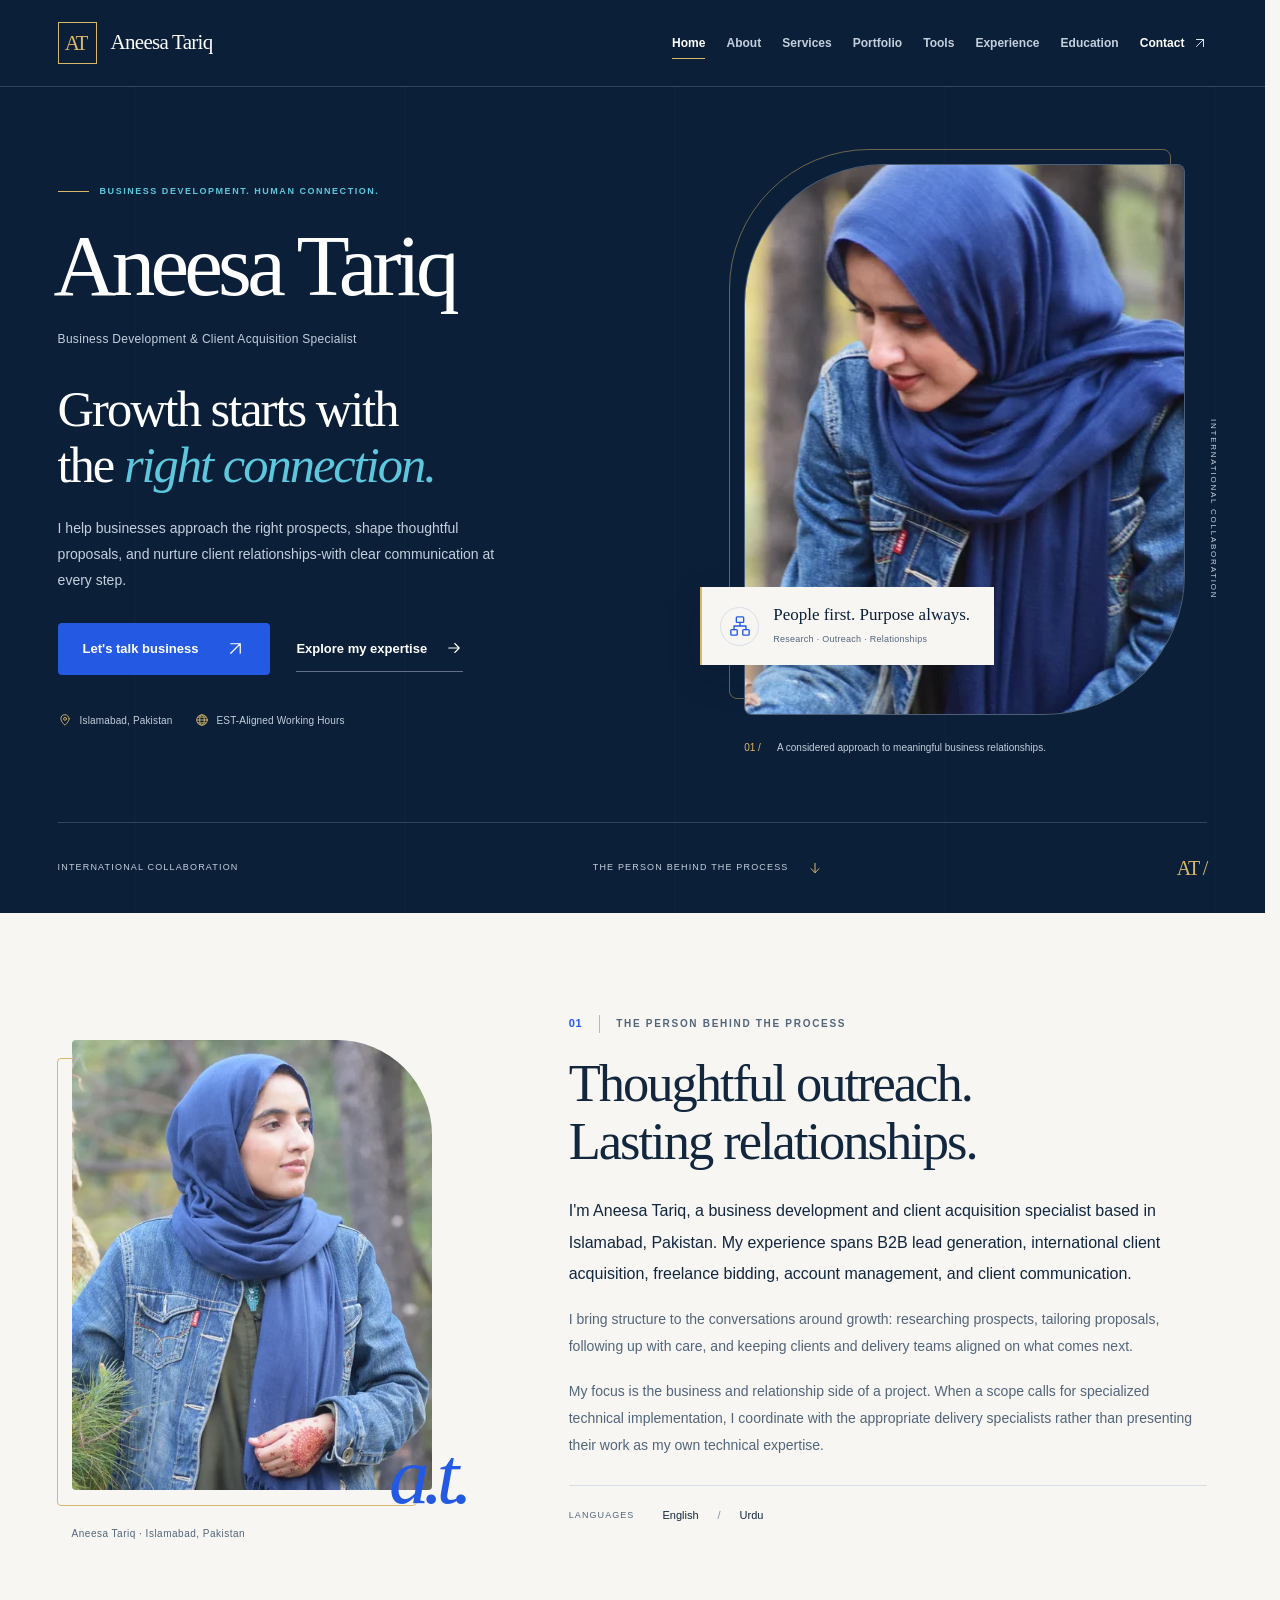
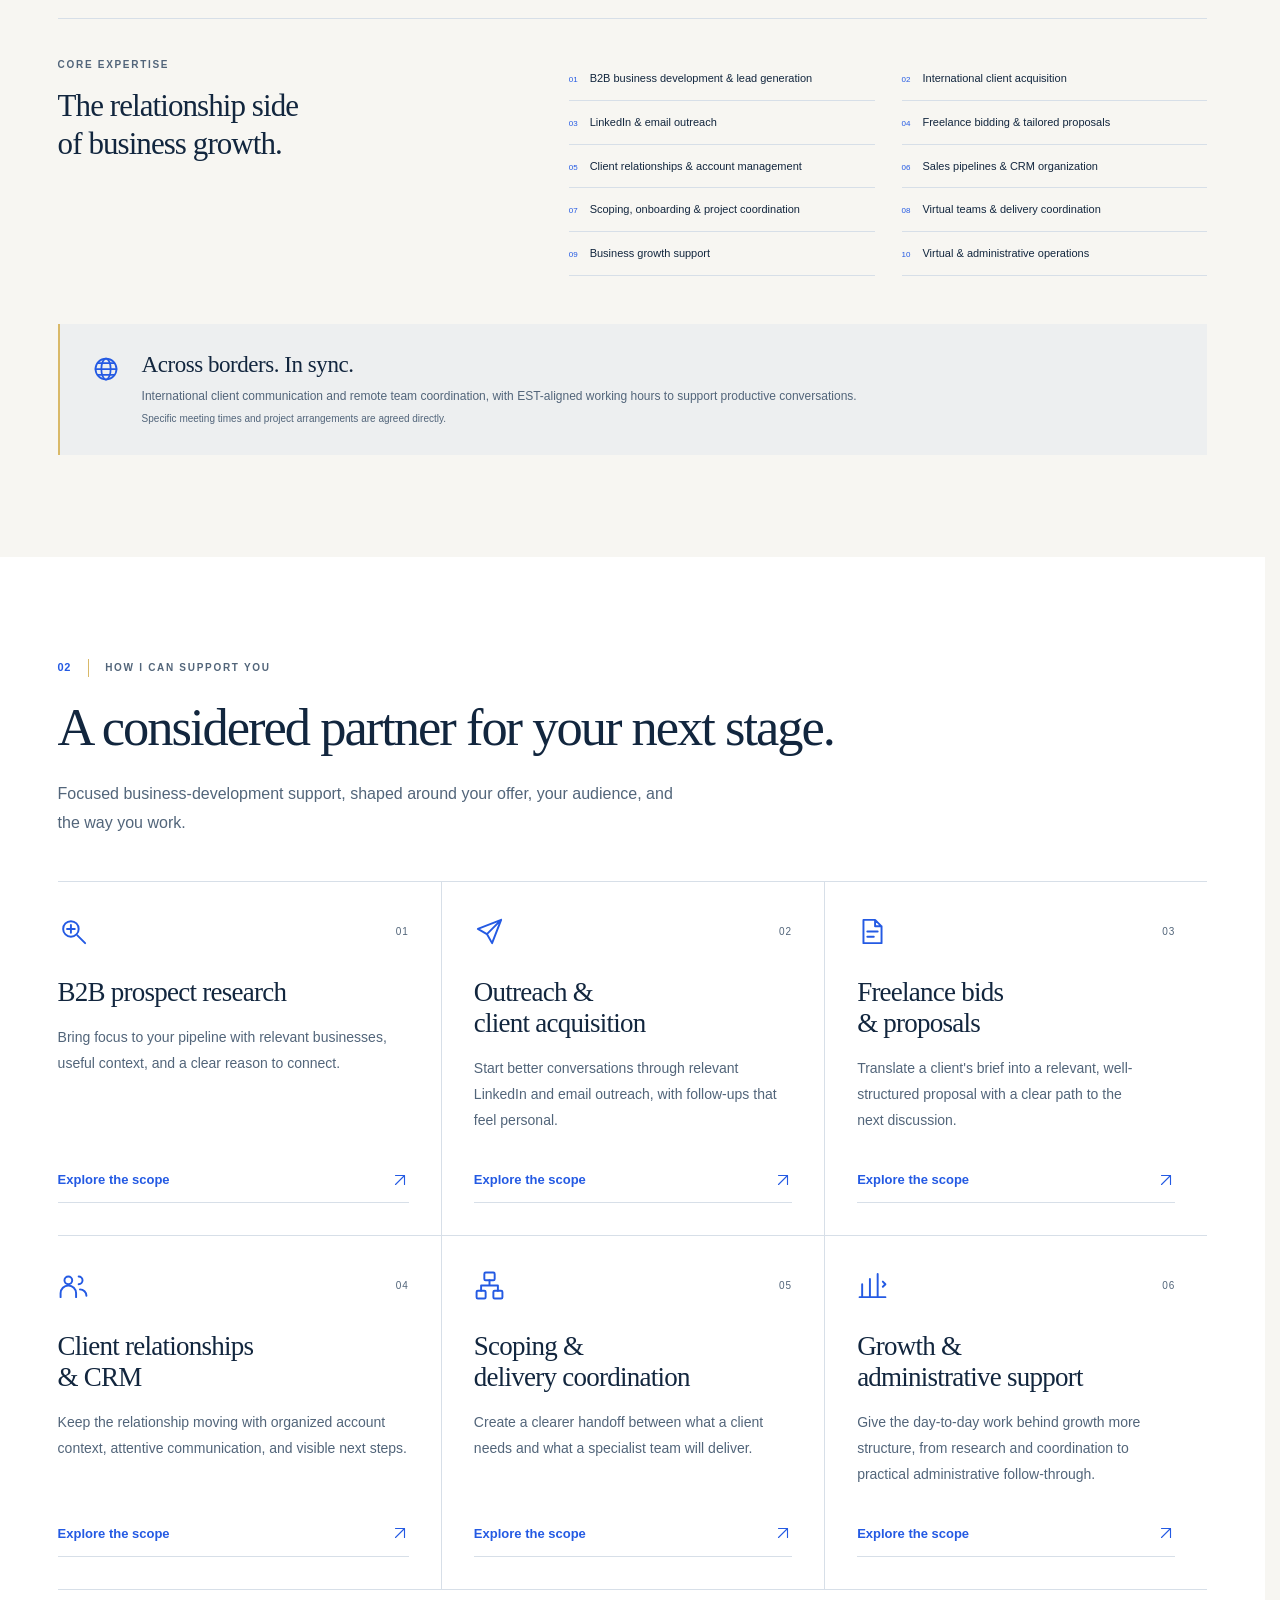
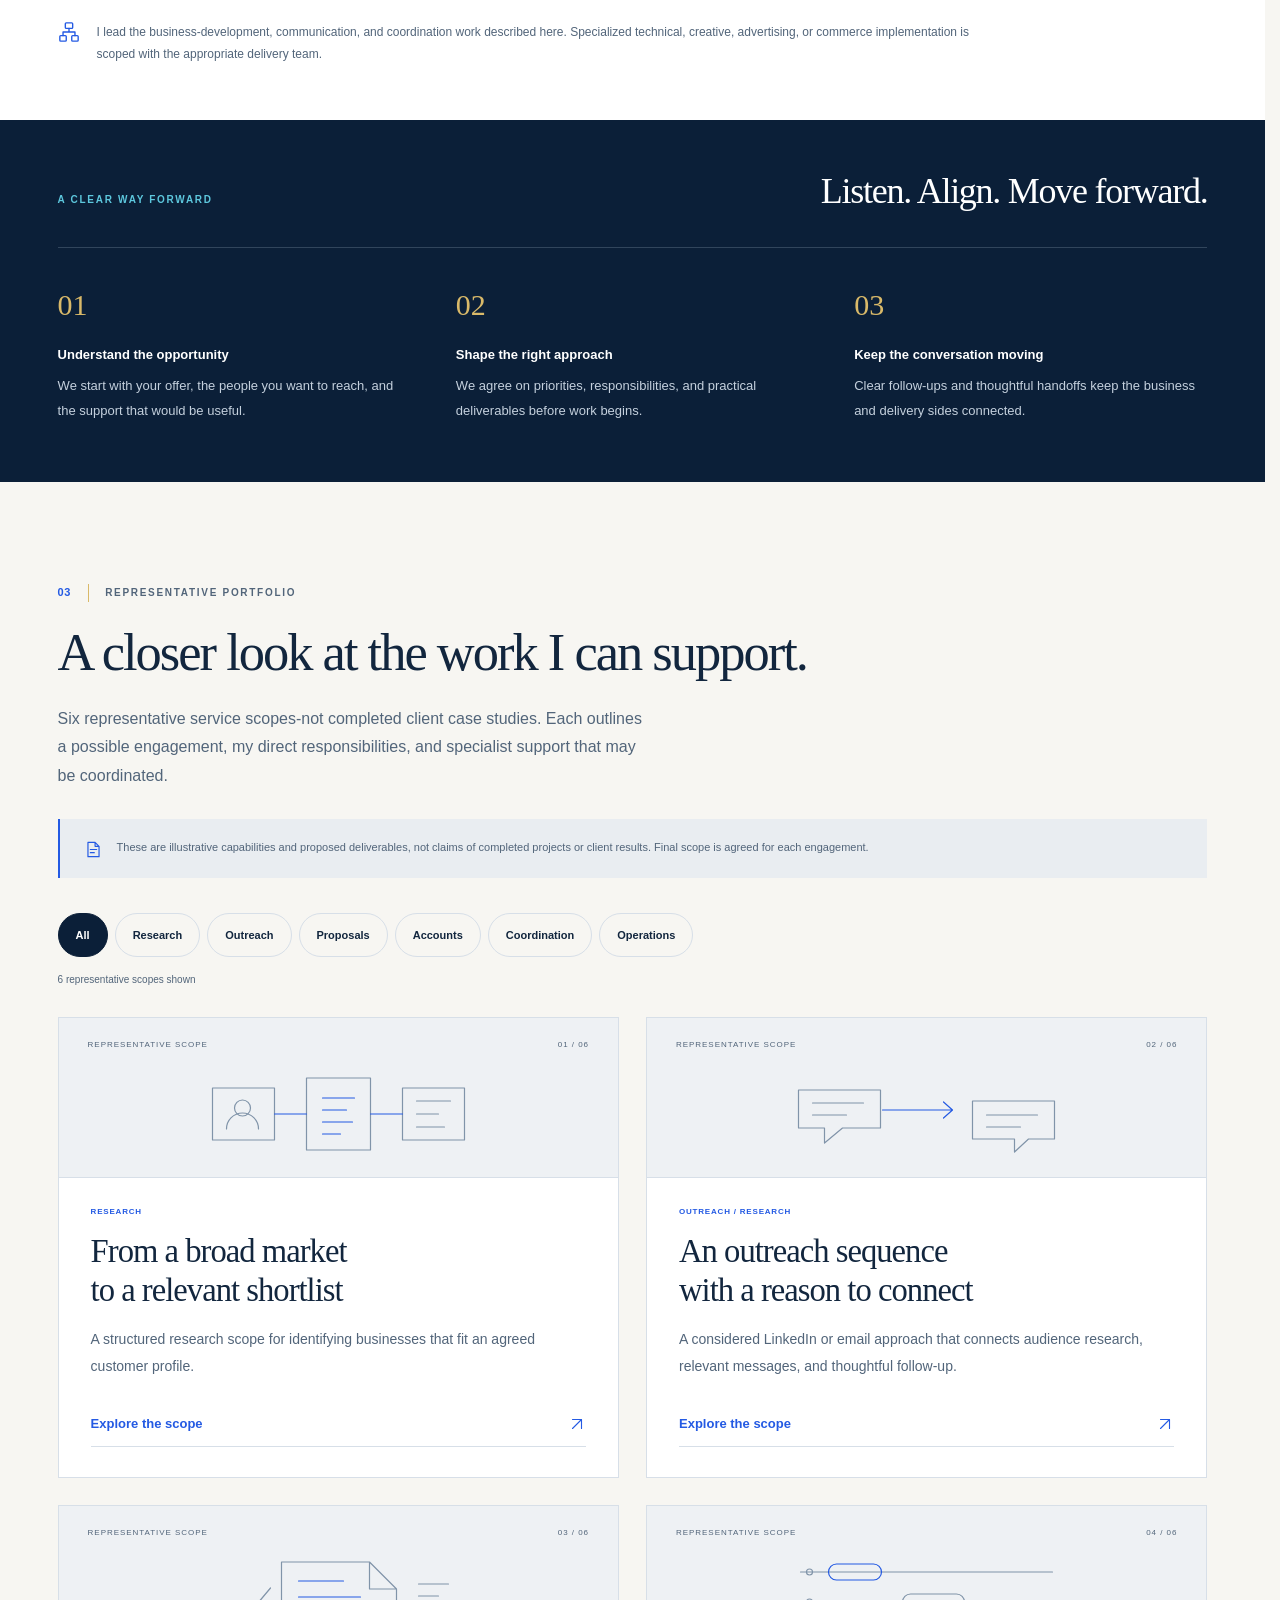
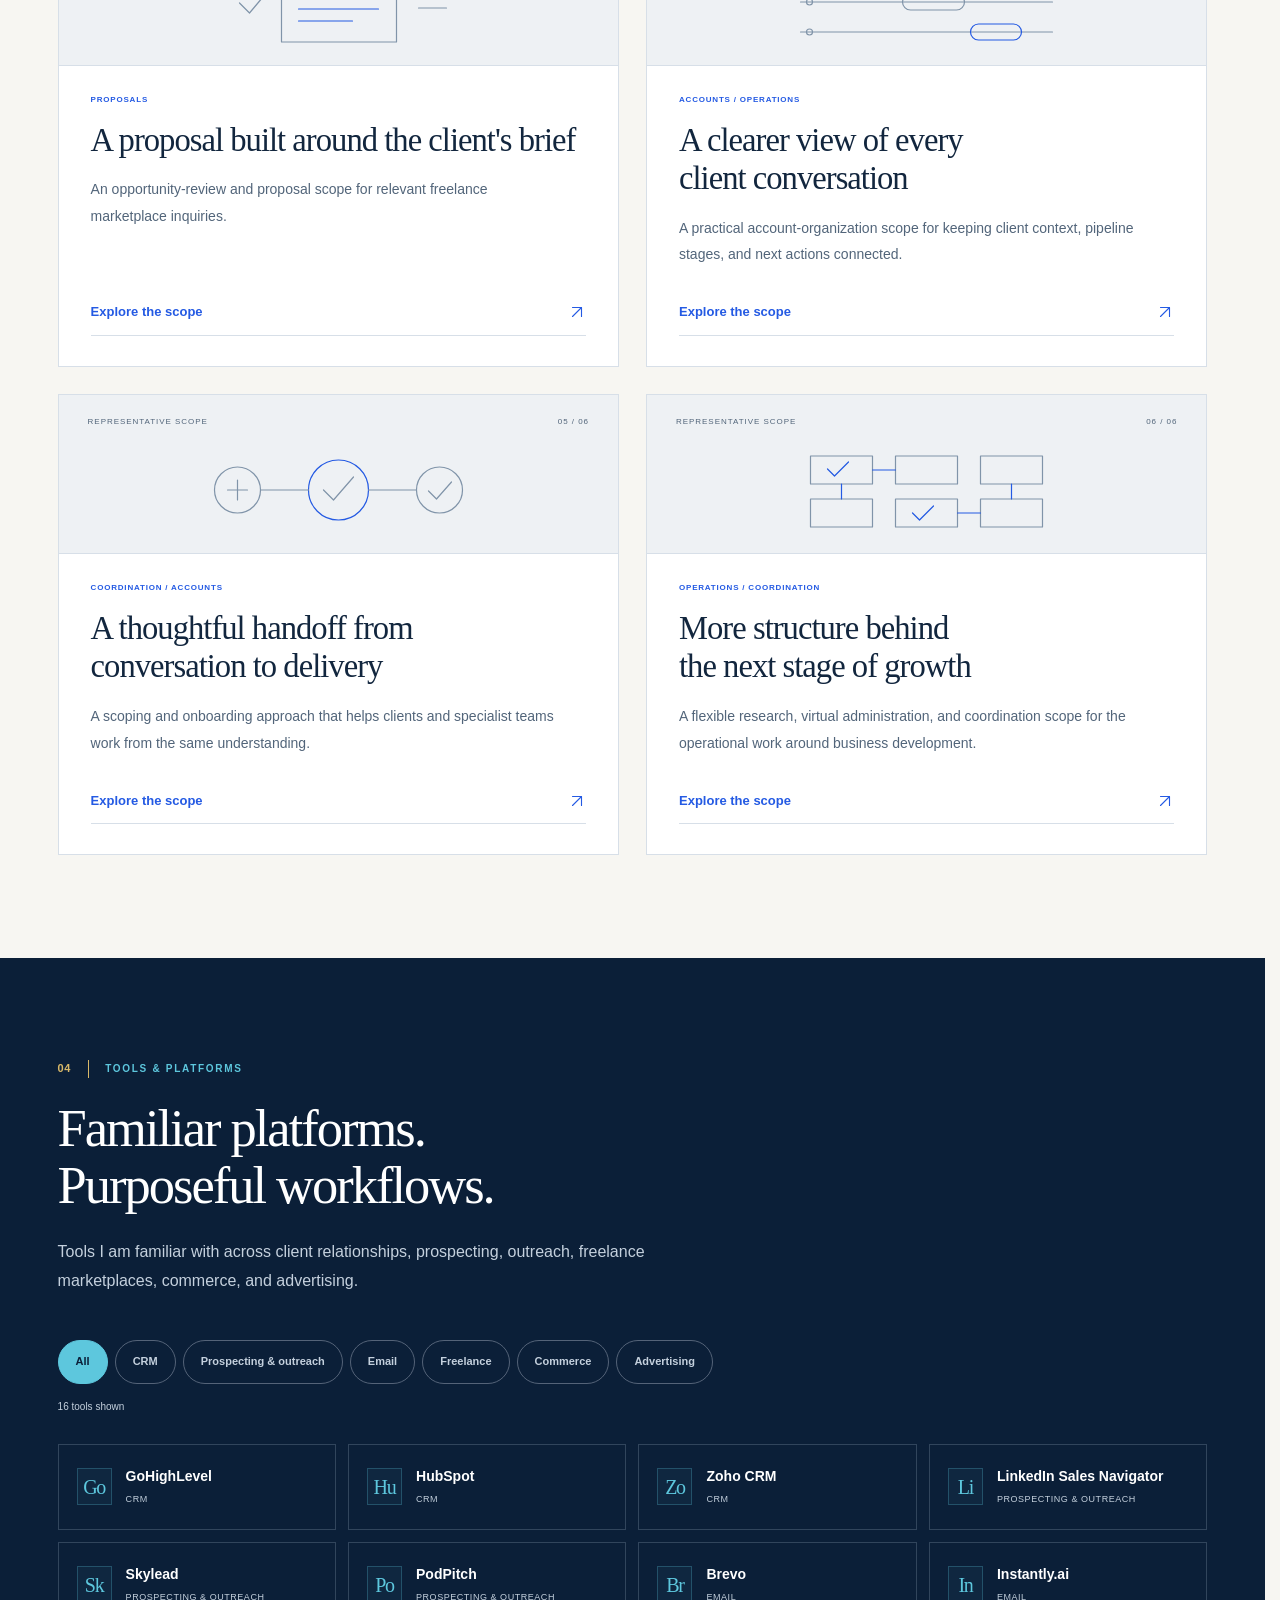
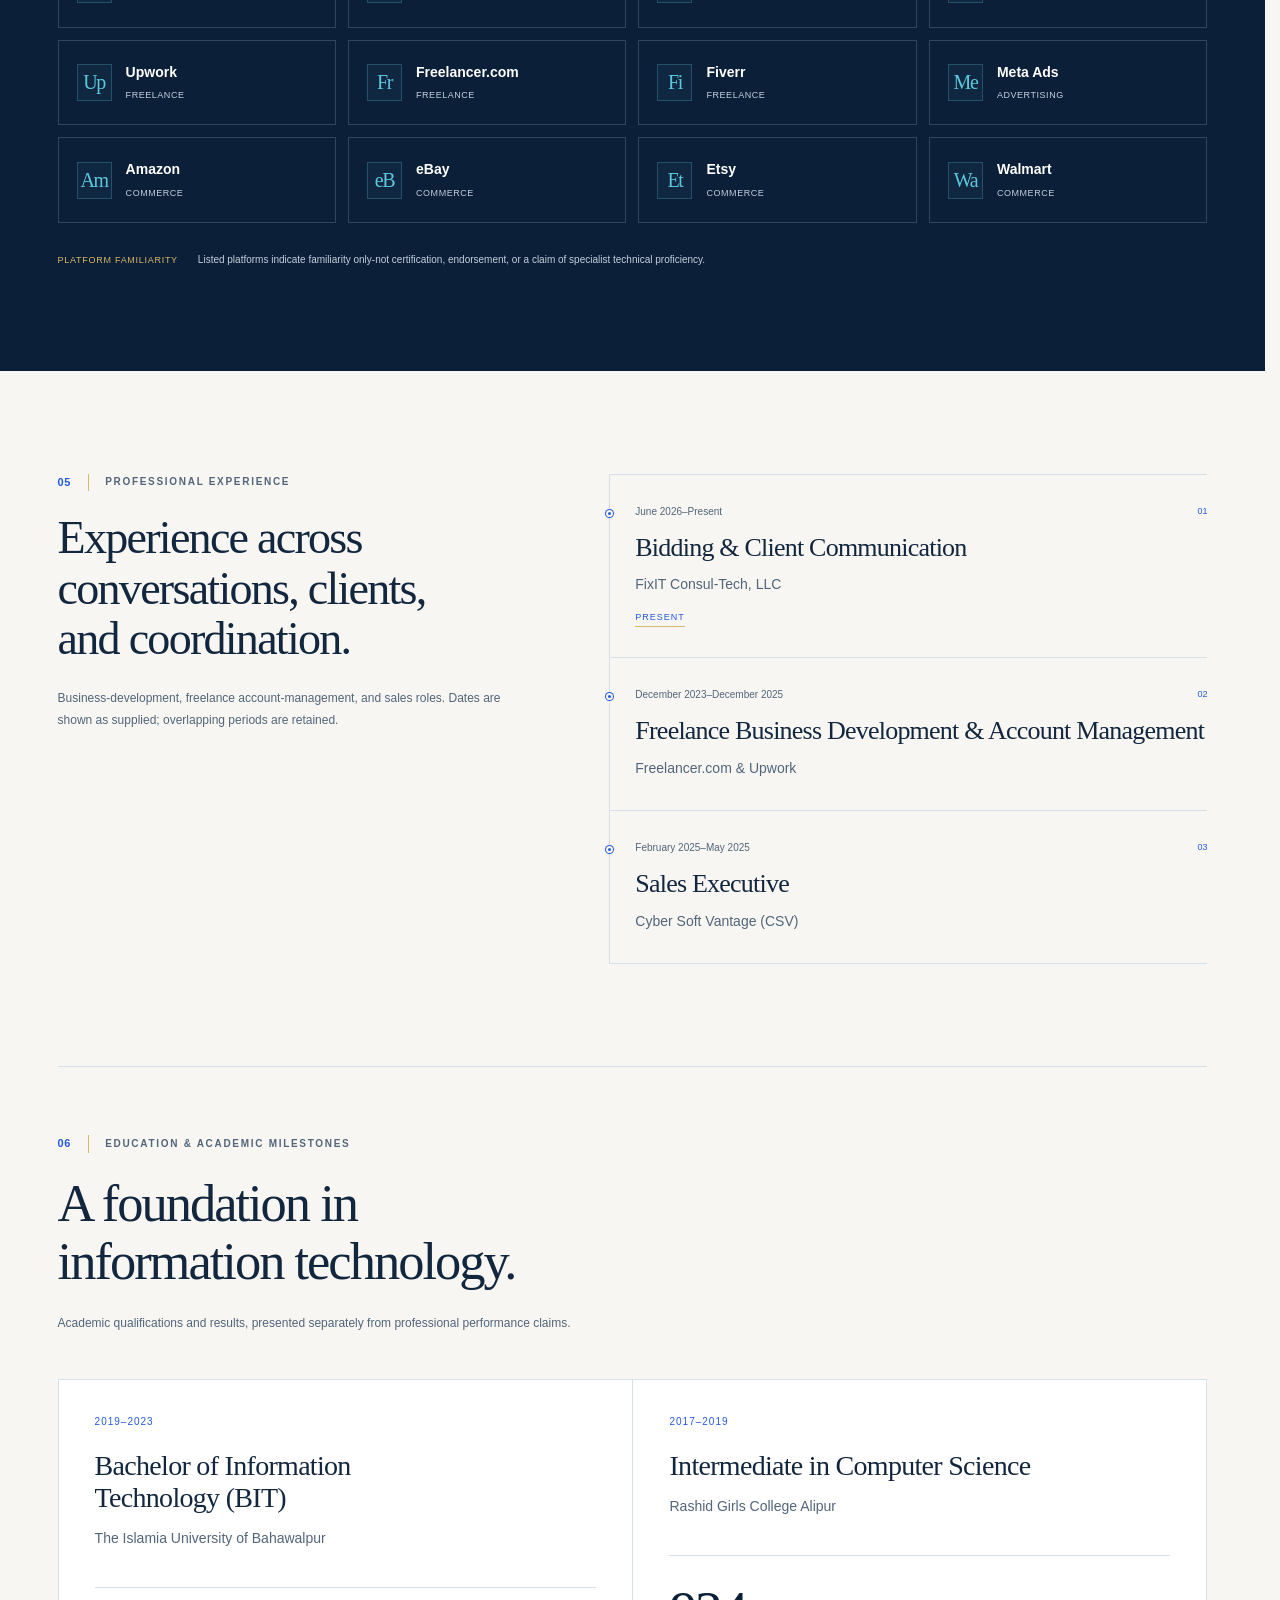
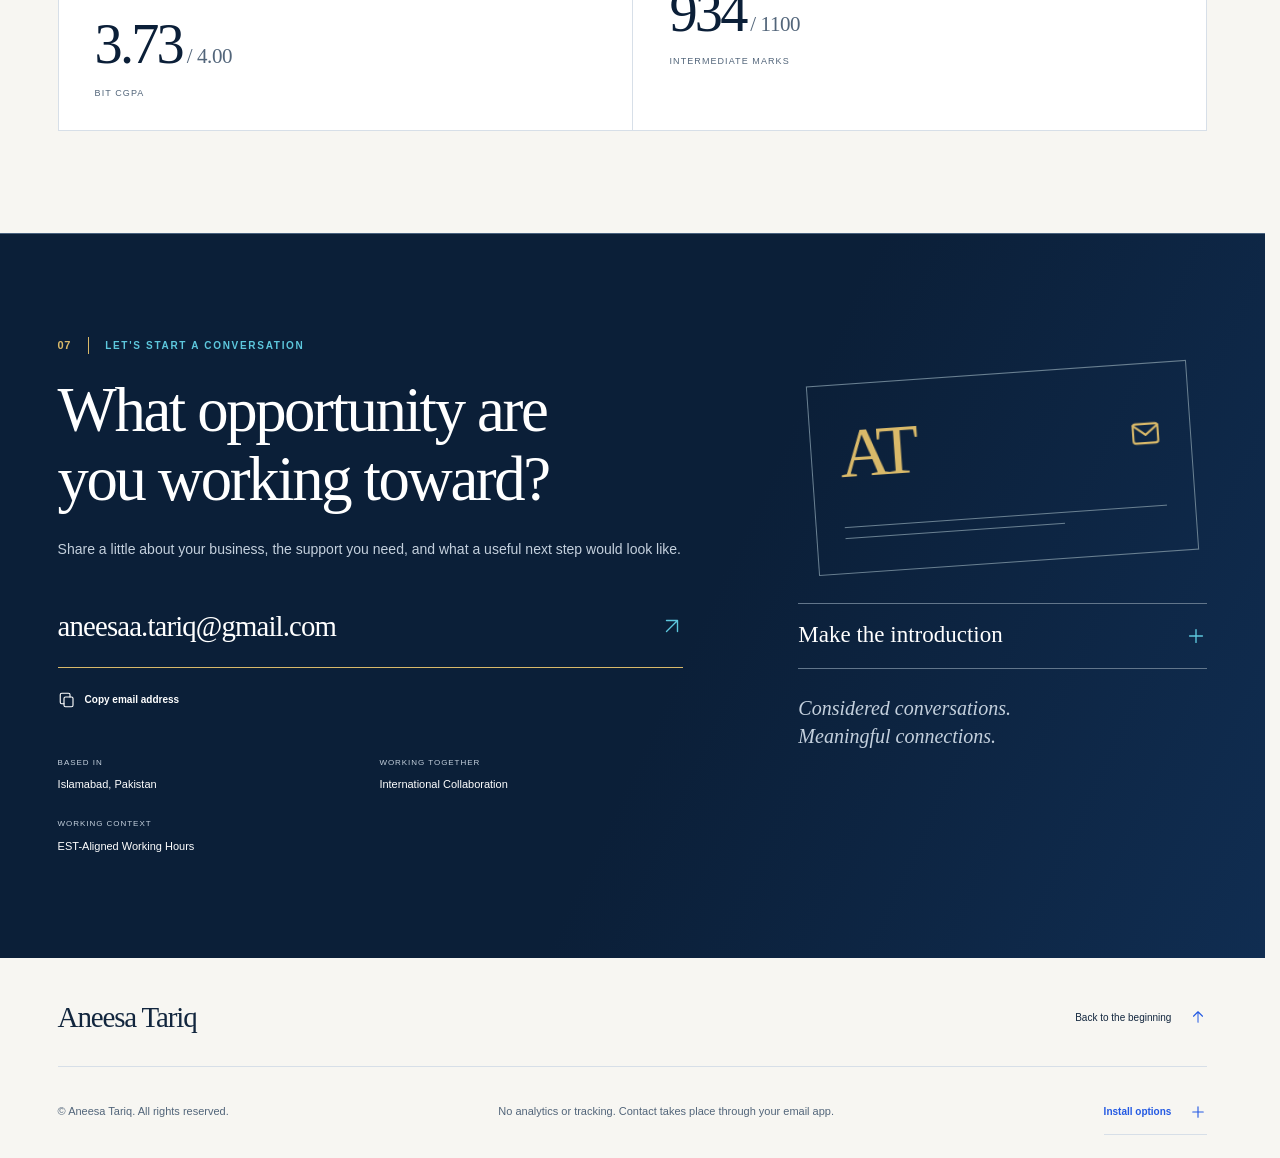
==== index.html @ 283d2191 "Initial commit" ====
<!doctype html>
<html lang="en">
    <head>
        <meta charset="utf-8" />
        <meta name="viewport" content="width=device-width, initial-scale=1" />
        <title>Aneesa Tariq | Business Development &amp; Client Acquisition Specialist</title>
        <meta name="description" content="Aneesa Tariq is a business development and client acquisition specialist in Islamabad, Pakistan, focused on B2B lead generation, tailored outreach, proposals, and client coordination." />
        <meta name="theme-color" content="#0B1F38" />
        <meta name="portfolio-release" content="1.0.0" />
        <meta name="portfolio-release-token" content="c2e0064419c510a33179a1463e6e7e910387ff51bf5ef754ffe822ea1f9138ef" />
        <meta name="color-scheme" content="light" />
        <link rel="canonical" href="https://aneesatariq.github.io/" />
        <meta property="og:type" content="website" />
        <meta property="og:site_name" content="Aneesa Tariq" />
        <meta property="og:title" content="Aneesa Tariq | Business Development &amp; Client Acquisition Specialist" />
        <meta property="og:description" content="Aneesa Tariq is a business development and client acquisition specialist in Islamabad, Pakistan, focused on B2B lead generation, tailored outreach, proposals, and client coordination." />
        <meta property="og:url" content="https://aneesatariq.github.io/" />
        <meta property="og:locale" content="en_US" />
        <meta property="og:image" content="https://aneesatariq.github.io/assets/image/covers/og-image.jpg" />
        <meta property="og:image:width" content="1200" />
        <meta property="og:image:height" content="630" />
        <meta property="og:image:type" content="image/jpeg" />
        <meta property="og:image:alt" content="Aneesa Tariq - Business Development &amp; Client Acquisition Specialist. International B2B Collaboration." />
        <meta name="twitter:card" content="summary_large_image" />
        <meta name="twitter:title" content="Aneesa Tariq | Business Development &amp; Client Acquisition Specialist" />
        <meta name="twitter:description" content="Aneesa Tariq is a business development and client acquisition specialist in Islamabad, Pakistan, focused on B2B lead generation, tailored outreach, proposals, and client coordination." />
        <meta name="twitter:image" content="https://aneesatariq.github.io/assets/image/covers/og-image.jpg" />
        <meta name="twitter:image:alt" content="Aneesa Tariq - Business Development &amp; Client Acquisition Specialist. International B2B Collaboration." />
        <link rel="icon" href="./assets/image/icons/favicon.svg" type="image/svg+xml" sizes="any" />
        <link rel="apple-touch-icon" href="./assets/image/icons/apple-touch-icon.png" sizes="180x180" />
        <link rel="manifest" href="./manifest.json" />
        <style id="site-design-tokens">
            :root {
                --navy: #0b1f38;
                --blue: #245ae3;
                --cyan: #5dc7dd;
                --white: #ffffff;
                --paper: #f7f6f2;
                --gold: #d9b969;
                --ink: #12263e;
                --muted: #52657a;
                --line: #d7dfe8;
                --font-display: Georgia, "Times New Roman", serif;
                --font-body: "Segoe UI", "Helvetica Neue", sans-serif;
            }
        </style>
        <link rel="stylesheet" href="./assets/css/site.css" />
        <script type="application/ld+json">
            {
                "@context": "https://schema.org",
                "@graph": [
                    {
                        "@type": "Person",
                        "@id": "https://aneesatariq.github.io/#person",
                        "name": "Aneesa Tariq",
                        "jobTitle": "Business Development \u0026 Client Acquisition Specialist",
                        "description": "Business development with a personal, considered approach: relevant prospects, tailored proposals, clear client communication, and thoughtful coordination from first conversation to delivery handoff.",
                        "url": "https://aneesatariq.github.io/",
                        "image": "https://aneesatariq.github.io/assets/image/covers/hero-800.jpg",
                        "email": "aneesaa.tariq@gmail.com",
                        "address": {
                            "@type": "PostalAddress",
                            "addressLocality": "Islamabad",
                            "addressCountry": "Pakistan"
                        },
                        "knowsLanguage": ["English", "Urdu"]
                    },
                    {
                        "@type": "WebSite",
                        "@id": "https://aneesatariq.github.io/#website",
                        "url": "https://aneesatariq.github.io/",
                        "name": "Aneesa Tariq",
                        "description": "Aneesa Tariq is a business development and client acquisition specialist in Islamabad, Pakistan, focused on B2B lead generation, tailored outreach, proposals, and client coordination.",
                        "inLanguage": "en",
                        "publisher": {
                            "@id": "https://aneesatariq.github.io/#person"
                        }
                    }
                ]
            }
        </script>
    </head>
    <body>
        <a class="skip-link" href="#main-content">Skip to main content</a>
        <header class="site-header" id="site-header">
            <div class="header-inner container">
                <a class="brand" href="#home" aria-label="AT Aneesa Tariq - Home">
                    <span class="brand-mark" aria-hidden="true">AT</span>
                    <span class="brand-name">Aneesa Tariq</span>
                </a>
                <button class="menu-toggle" type="button" aria-controls="primary-nav" aria-expanded="false" data-open-label="Open navigation" data-close-label="Close navigation" aria-label="Open navigation" hidden>
                    <span></span><span></span><span class="sr-only">Open navigation</span>
                </button>
                <nav class="primary-nav" id="primary-nav" aria-label="Main navigation">
                    <a href="#home" aria-current="location">Home</a><a href="#about">About</a>
                    <a href="#services">Services</a><a href="#portfolio">Portfolio</a><a href="#tools">Tools</a>
                    <a href="#experience">Experience</a><a href="#education">Education</a>
                    <a href="#contact">Contact<svg class="icon" viewBox="0 0 24 24" fill="none" stroke="currentColor" stroke-width="1.5" stroke-linecap="round" stroke-linejoin="round" aria-hidden="true" focusable="false">
                            <path d="M6 18 18 6M6 6h12v12" /></svg></a>
                </nav>
            </div>
        </header>
        <main id="main-content" tabindex="-1">
            <section class="hero dark-section" id="home" aria-labelledby="home-title" tabindex="-1">
                <div class="container hero-grid">
                    <div class="hero-copy">
                        <p class="eyebrow hero-eyebrow">
                            <span class="fine-line" aria-hidden="true"></span>Business development. Human connection.
                        </p>
                        <h1 id="home-title">Aneesa Tariq</h1>
                        <p class="hero-role">Business Development &amp; Client Acquisition Specialist</p>
                        <h2 class="hero-statement">Growth starts with the <em>right connection.</em></h2>
                        <p class="hero-description">
                            I help businesses approach the right prospects, shape thoughtful proposals, and nurture
                            client relationships-with clear communication at every step.
                        </p>
                        <div class="hero-actions">
                            <a class="button button-blue" href="#contact"
                                >Let&#39;s talk business<svg
                                    class="icon"
                                    viewBox="0 0 24 24"
                                    fill="none"
                                    stroke="currentColor"
                                    stroke-width="1.5"
                                    stroke-linecap="round"
                                    stroke-linejoin="round"
                                    aria-hidden="true"
                                    focusable="false"
                                >
                                    <path d="M6 18 18 6M6 6h12v12" /></svg></a
                            ><a class="text-action light-action" href="#services"
                                >Explore my expertise<svg
                                    class="icon"
                                    viewBox="0 0 24 24"
                                    fill="none"
                                    stroke="currentColor"
                                    stroke-width="1.5"
                                    stroke-linecap="round"
                                    stroke-linejoin="round"
                                    aria-hidden="true"
                                    focusable="false"
                                >
                                    <path d="M5 12h14M13 6l6 6-6 6" /></svg
                            ></a>
                        </div>
                        <div class="hero-context">
                            <span
                                ><svg
                                    class="icon"
                                    viewBox="0 0 24 24"
                                    fill="none"
                                    stroke="currentColor"
                                    stroke-width="1.5"
                                    stroke-linecap="round"
                                    stroke-linejoin="round"
                                    aria-hidden="true"
                                    focusable="false"
                                >
                                    <path d="M19 10c0 5-7 11-7 11S5 15 5 10a7 7 0 0 1 14 0Z" />
                                    <circle cx="12" cy="10" r="2.5" /></svg
                                >Islamabad, Pakistan</span
                            ><span
                                ><svg
                                    class="icon"
                                    viewBox="0 0 24 24"
                                    fill="none"
                                    stroke="currentColor"
                                    stroke-width="1.5"
                                    stroke-linecap="round"
                                    stroke-linejoin="round"
                                    aria-hidden="true"
                                    focusable="false"
                                >
                                    <circle cx="12" cy="12" r="9" />
                                    <ellipse cx="12" cy="12" rx="4" ry="9" />
                                    <path d="M3 12h18M5 7h14M5 17h14" /></svg
                                >EST-Aligned Working Hours</span
                            >
                        </div>
                    </div>
                    <figure class="hero-portrait">
                        <div class="portrait-frame">
                            <picture
                                ><source
                                    type="image/webp"
                                    srcset="
                                        ./assets/image/covers/hero-480.webp   480w,
                                        ./assets/image/covers/hero-800.webp   800w,
                                        ./assets/image/covers/hero-1200.webp 1200w
                                    "
                                    sizes="(min-width: 1280px) 460px, (min-width: 900px) 38vw, (min-width: 600px) 65vw, 88vw" />
                                <img
                                    src="./assets/image/covers/hero-800.jpg"
                                    srcset="
                                        ./assets/image/covers/hero-480.jpg   480w,
                                        ./assets/image/covers/hero-800.jpg   800w,
                                        ./assets/image/covers/hero-1200.jpg 1200w
                                    "
                                    sizes="(min-width: 1280px) 460px, (min-width: 900px) 38vw, (min-width: 600px) 65vw, 88vw"
                                    width="800"
                                    height="1000"
                                    alt="Aneesa Tariq in a blue headscarf and denim jacket, looking down outdoors."
                                    loading="eager"
                                    fetchpriority="high"
                                    decoding="async"
                                    style="object-position: 50% 50%"
                            /></picture>
                        </div>
                        <div class="portrait-tag">
                            <span class="tag-symbol" aria-hidden="true"
                                ><svg
                                    class="icon"
                                    viewBox="0 0 24 24"
                                    fill="none"
                                    stroke="currentColor"
                                    stroke-width="1.5"
                                    stroke-linecap="round"
                                    stroke-linejoin="round"
                                    aria-hidden="true"
                                    focusable="false"
                                >
                                    <rect x="8" y="2" width="8" height="6" rx="1" />
                                    <rect x="2" y="16" width="7" height="6" rx="1" />
                                    <rect x="15" y="16" width="7" height="6" rx="1" />
                                    <path d="M12 8v4M5.5 16v-4h13v4" /></svg
                            ></span>
                            <div>
                                <strong>People first. Purpose always.</strong
                                ><span>Research · Outreach · Relationships</span>
                            </div>
                        </div>
                        <figcaption>
                            <span aria-hidden="true">01 /</span>A considered approach to meaningful business
                            relationships.
                        </figcaption>
                        <span class="portrait-side-note" aria-hidden="true">International Collaboration</span>
                    </figure>
                </div>
                <div class="hero-bottom container">
                    <span>International Collaboration</span
                    ><a href="#about"
                        >The person behind the process<svg
                            class="icon"
                            viewBox="0 0 24 24"
                            fill="none"
                            stroke="currentColor"
                            stroke-width="1.5"
                            stroke-linecap="round"
                            stroke-linejoin="round"
                            aria-hidden="true"
                            focusable="false"
                        >
                            <path d="M5 12h14M13 6l6 6-6 6" /></svg></a
                    ><span class="hero-bottom-mark" aria-hidden="true">AT /</span>
                </div>
            </section>
            <section class="section about-section" id="about" aria-labelledby="about-title" tabindex="-1">
                <div class="container">
                    <div class="about-grid">
                        <figure class="about-portrait" data-reveal>
                            <div class="about-photo">
                                <picture
                                    ><source
                                        type="image/webp"
                                        srcset="
                                            ./assets/image/covers/about-480.webp   480w,
                                            ./assets/image/covers/about-800.webp   800w,
                                            ./assets/image/covers/about-1200.webp 1200w
                                        "
                                        sizes="(min-width: 1280px) 360px, (min-width: 900px) 31vw, (min-width: 600px) 55vw, 88vw" />
                                    <img
                                        src="./assets/image/covers/about-800.jpg"
                                        srcset="
                                            ./assets/image/covers/about-480.jpg   480w,
                                            ./assets/image/covers/about-800.jpg   800w,
                                            ./assets/image/covers/about-1200.jpg 1200w
                                        "
                                        sizes="(min-width: 1280px) 360px, (min-width: 900px) 31vw, (min-width: 600px) 55vw, 88vw"
                                        width="800"
                                        height="1000"
                                        alt="Aneesa Tariq outdoors in a blue headscarf, with her face and henna-decorated hand visible."
                                        loading="lazy"
                                        decoding="async"
                                        style="object-position: 50% 50%"
                                /></picture>
                            </div>
                            <figcaption>Aneesa Tariq · Islamabad, Pakistan</figcaption>
                            <span class="portrait-monogram" aria-hidden="true">a.t.</span>
                        </figure>
                        <div class="about-copy">
                            <div class="section-heading" data-reveal>
                                <p class="eyebrow">
                                    <span class="section-index" aria-hidden="true">01</span>The person behind the
                                    process
                                </p>
                                <h2 id="about-title">Thoughtful outreach. Lasting relationships.</h2>
                            </div>
                            <p>
                                I&#39;m Aneesa Tariq, a business development and client acquisition specialist based in
                                Islamabad, Pakistan. My experience spans B2B lead generation, international client
                                acquisition, freelance bidding, account management, and client communication.
                            </p>
                            <p>
                                I bring structure to the conversations around growth: researching prospects, tailoring
                                proposals, following up with care, and keeping clients and delivery teams aligned on
                                what comes next.
                            </p>
                            <p>
                                My focus is the business and relationship side of a project. When a scope calls for
                                specialized technical implementation, I coordinate with the appropriate delivery
                                specialists rather than presenting their work as my own technical expertise.
                            </p>
                            <div class="language-line">
                                <span>Languages</span>
                                <ul>
                                    <li>English</li>
                                    <li>Urdu</li>
                                </ul>
                            </div>
                        </div>
                    </div>
                    <div class="expertise-block" data-reveal>
                        <div>
                            <p class="eyebrow">Core expertise</p>
                            <h3>The relationship side of business growth.</h3>
                        </div>
                        <ul class="expertise-list">
                            <li><span aria-hidden="true">01</span>B2B business development &amp; lead generation</li>
                            <li><span aria-hidden="true">02</span>International client acquisition</li>
                            <li><span aria-hidden="true">03</span>LinkedIn &amp; email outreach</li>
                            <li><span aria-hidden="true">04</span>Freelance bidding &amp; tailored proposals</li>
                            <li><span aria-hidden="true">05</span>Client relationships &amp; account management</li>
                            <li><span aria-hidden="true">06</span>Sales pipelines &amp; CRM organization</li>
                            <li><span aria-hidden="true">07</span>Scoping, onboarding &amp; project coordination</li>
                            <li><span aria-hidden="true">08</span>Virtual teams &amp; delivery coordination</li>
                            <li><span aria-hidden="true">09</span>Business growth support</li>
                            <li><span aria-hidden="true">10</span>Virtual &amp; administrative operations</li>
                        </ul>
                    </div>
                    <aside class="collaboration-note">
                        <svg
                            class="icon"
                            viewBox="0 0 24 24"
                            fill="none"
                            stroke="currentColor"
                            stroke-width="1.5"
                            stroke-linecap="round"
                            stroke-linejoin="round"
                            aria-hidden="true"
                            focusable="false"
                        >
                            <circle cx="12" cy="12" r="9" />
                            <ellipse cx="12" cy="12" rx="4" ry="9" />
                            <path d="M3 12h18M5 7h14M5 17h14" />
                        </svg>
                        <div>
                            <h3>Across borders. In sync.</h3>
                            <p>
                                International client communication and remote team coordination, with EST-aligned
                                working hours to support productive conversations.
                            </p>
                            <p class="small-note">
                                Specific meeting times and project arrangements are agreed directly.
                            </p>
                        </div>
                    </aside>
                </div>
            </section>
            <section class="section services-section" id="services" aria-labelledby="services-title" tabindex="-1">
                <div class="container">
                    <div class="section-heading" data-reveal>
                        <p class="eyebrow">
                            <span class="section-index" aria-hidden="true">02</span>How I can support you
                        </p>
                        <h2 id="services-title">A considered partner for your next stage.</h2>
                        <p class="section-description">
                            Focused business-development support, shaped around your offer, your audience, and the way
                            you work.
                        </p>
                    </div>
                    <div class="services-grid">
                        <article class="service-card" data-reveal data-scope-card>
                            <div class="service-top">
                                <svg
                                    class="icon"
                                    viewBox="0 0 24 24"
                                    fill="none"
                                    stroke="currentColor"
                                    stroke-width="1.5"
                                    stroke-linecap="round"
                                    stroke-linejoin="round"
                                    aria-hidden="true"
                                    focusable="false"
                                >
                                    <circle cx="10" cy="10" r="6" />
                                    <path d="m15 15 6 6M7 10h6M10 7v6" /></svg
                                ><span aria-hidden="true">01</span>
                            </div>
                            <h3 data-scope-title>B2B prospect research</h3>
                            <p data-scope-description>
                                Bring focus to your pipeline with relevant businesses, useful context, and a clear
                                reason to connect.
                            </p>
                            <details class="scope-details" id="service-lead-generation-details" data-scope-details>
                                <summary aria-label="Explore the scope: B2B prospect research">
                                    Explore the scope<svg
                                        class="icon"
                                        viewBox="0 0 24 24"
                                        fill="none"
                                        stroke="currentColor"
                                        stroke-width="1.5"
                                        stroke-linecap="round"
                                        stroke-linejoin="round"
                                        aria-hidden="true"
                                        focusable="false"
                                    >
                                        <path d="M12 5v14M5 12h14" />
                                    </svg>
                                </summary>
                                <div class="scope-detail-content">
                                    <div class="detail-group">
                                        <h4>My direct responsibilities</h4>
                                        <ul>
                                            <li>Clarify the target customer and qualification criteria.</li>
                                            <li>
                                                Research prospective businesses and organize relevant contact context.
                                            </li>
                                            <li>Prepare an actionable prospect list for review.</li>
                                        </ul>
                                    </div>
                                    <div class="detail-group">
                                        <h4>Specialist support I can coordinate</h4>
                                        <ul>
                                            <li>
                                                Specialist data enrichment or technical research workflows, when
                                                required and agreed.
                                            </li>
                                        </ul>
                                    </div>
                                    <div class="detail-group">
                                        <h4>Proposed deliverables</h4>
                                        <ul>
                                            <li>Target-customer research brief</li>
                                            <li>Organized prospect shortlist</li>
                                            <li>Qualification notes and next-step recommendations</li>
                                        </ul>
                                    </div>
                                </div>
                            </details>
                            <button
                                type="button"
                                class="text-action"
                                data-open-scope="service-lead-generation-details"
                                aria-label="Explore the scope: B2B prospect research"
                                aria-haspopup="dialog"
                                hidden
                            >
                                Explore the scope<svg
                                    class="icon"
                                    viewBox="0 0 24 24"
                                    fill="none"
                                    stroke="currentColor"
                                    stroke-width="1.5"
                                    stroke-linecap="round"
                                    stroke-linejoin="round"
                                    aria-hidden="true"
                                    focusable="false"
                                >
                                    <path d="M6 18 18 6M6 6h12v12" />
                                </svg>
                            </button>
                        </article>
                        <article class="service-card" data-reveal data-scope-card>
                            <div class="service-top">
                                <svg
                                    class="icon"
                                    viewBox="0 0 24 24"
                                    fill="none"
                                    stroke="currentColor"
                                    stroke-width="1.5"
                                    stroke-linecap="round"
                                    stroke-linejoin="round"
                                    aria-hidden="true"
                                    focusable="false"
                                >
                                    <path d="m3 10 18-7-7 18-4-7-7-4Zm7 4L21 3" /></svg
                                ><span aria-hidden="true">02</span>
                            </div>
                            <h3 data-scope-title>Outreach &amp; client acquisition</h3>
                            <p data-scope-description>
                                Start better conversations through relevant LinkedIn and email outreach, with follow-ups
                                that feel personal.
                            </p>
                            <details class="scope-details" id="service-client-acquisition-details" data-scope-details>
                                <summary aria-label="Explore the scope: Outreach &amp; client acquisition">
                                    Explore the scope<svg
                                        class="icon"
                                        viewBox="0 0 24 24"
                                        fill="none"
                                        stroke="currentColor"
                                        stroke-width="1.5"
                                        stroke-linecap="round"
                                        stroke-linejoin="round"
                                        aria-hidden="true"
                                        focusable="false"
                                    >
                                        <path d="M12 5v14M5 12h14" />
                                    </svg>
                                </summary>
                                <div class="scope-detail-content">
                                    <div class="detail-group">
                                        <h4>My direct responsibilities</h4>
                                        <ul>
                                            <li>Shape outreach around the prospect&#39;s context and your offer.</li>
                                            <li>Prepare personalized messages and follow-up sequences.</li>
                                            <li>Track replies and coordinate the next conversation.</li>
                                        </ul>
                                    </div>
                                    <div class="detail-group">
                                        <h4>Specialist support I can coordinate</h4>
                                        <ul>
                                            <li>
                                                Email infrastructure, deliverability, or automation setup by the
                                                appropriate specialist.
                                            </li>
                                        </ul>
                                    </div>
                                    <div class="detail-group">
                                        <h4>Proposed deliverables</h4>
                                        <ul>
                                            <li>Outreach message framework</li>
                                            <li>Follow-up plan</li>
                                            <li>Response and conversation tracker</li>
                                        </ul>
                                    </div>
                                </div>
                            </details>
                            <button
                                type="button"
                                class="text-action"
                                data-open-scope="service-client-acquisition-details"
                                aria-label="Explore the scope: Outreach &amp; client acquisition"
                                aria-haspopup="dialog"
                                hidden
                            >
                                Explore the scope<svg
                                    class="icon"
                                    viewBox="0 0 24 24"
                                    fill="none"
                                    stroke="currentColor"
                                    stroke-width="1.5"
                                    stroke-linecap="round"
                                    stroke-linejoin="round"
                                    aria-hidden="true"
                                    focusable="false"
                                >
                                    <path d="M6 18 18 6M6 6h12v12" />
                                </svg>
                            </button>
                        </article>
                        <article class="service-card" data-reveal data-scope-card>
                            <div class="service-top">
                                <svg
                                    class="icon"
                                    viewBox="0 0 24 24"
                                    fill="none"
                                    stroke="currentColor"
                                    stroke-width="1.5"
                                    stroke-linecap="round"
                                    stroke-linejoin="round"
                                    aria-hidden="true"
                                    focusable="false"
                                >
                                    <path d="M14 3H5v18h14V8l-5-5Zm0 0v5h5M8 12h8M8 16h5" /></svg
                                ><span aria-hidden="true">03</span>
                            </div>
                            <h3 data-scope-title>Freelance bids &amp; proposals</h3>
                            <p data-scope-description>
                                Translate a client&#39;s brief into a relevant, well-structured proposal with a clear
                                path to the next discussion.
                            </p>
                            <details class="scope-details" id="service-bids-proposals-details" data-scope-details>
                                <summary aria-label="Explore the scope: Freelance bids &amp; proposals">
                                    Explore the scope<svg
                                        class="icon"
                                        viewBox="0 0 24 24"
                                        fill="none"
                                        stroke="currentColor"
                                        stroke-width="1.5"
                                        stroke-linecap="round"
                                        stroke-linejoin="round"
                                        aria-hidden="true"
                                        focusable="false"
                                    >
                                        <path d="M12 5v14M5 12h14" />
                                    </svg>
                                </summary>
                                <div class="scope-detail-content">
                                    <div class="detail-group">
                                        <h4>My direct responsibilities</h4>
                                        <ul>
                                            <li>Review opportunities for fit with the offered service.</li>
                                            <li>Tailor bids and proposals to the client&#39;s stated needs.</li>
                                            <li>Manage clarifications and follow-up communication.</li>
                                        </ul>
                                    </div>
                                    <div class="detail-group">
                                        <h4>Specialist support I can coordinate</h4>
                                        <ul>
                                            <li>
                                                Technical feasibility, delivery estimates, and specialist solution
                                                input.
                                            </li>
                                        </ul>
                                    </div>
                                    <div class="detail-group">
                                        <h4>Proposed deliverables</h4>
                                        <ul>
                                            <li>Opportunity-fit notes</li>
                                            <li>Tailored proposal draft</li>
                                            <li>Clarification questions and follow-up tracker</li>
                                        </ul>
                                    </div>
                                </div>
                            </details>
                            <button
                                type="button"
                                class="text-action"
                                data-open-scope="service-bids-proposals-details"
                                aria-label="Explore the scope: Freelance bids &amp; proposals"
                                aria-haspopup="dialog"
                                hidden
                            >
                                Explore the scope<svg
                                    class="icon"
                                    viewBox="0 0 24 24"
                                    fill="none"
                                    stroke="currentColor"
                                    stroke-width="1.5"
                                    stroke-linecap="round"
                                    stroke-linejoin="round"
                                    aria-hidden="true"
                                    focusable="false"
                                >
                                    <path d="M6 18 18 6M6 6h12v12" />
                                </svg>
                            </button>
                        </article>
                        <article class="service-card" data-reveal data-scope-card>
                            <div class="service-top">
                                <svg
                                    class="icon"
                                    viewBox="0 0 24 24"
                                    fill="none"
                                    stroke="currentColor"
                                    stroke-width="1.5"
                                    stroke-linecap="round"
                                    stroke-linejoin="round"
                                    aria-hidden="true"
                                    focusable="false"
                                >
                                    <circle cx="8" cy="8" r="3" />
                                    <path d="M2 21v-3a6 6 0 0 1 12 0v3M16 5a3 3 0 0 1 0 6M17 15a5 5 0 0 1 5 5" /></svg
                                ><span aria-hidden="true">04</span>
                            </div>
                            <h3 data-scope-title>Client relationships &amp; CRM</h3>
                            <p data-scope-description>
                                Keep the relationship moving with organized account context, attentive communication,
                                and visible next steps.
                            </p>
                            <details class="scope-details" id="service-account-management-details" data-scope-details>
                                <summary aria-label="Explore the scope: Client relationships &amp; CRM">
                                    Explore the scope<svg
                                        class="icon"
                                        viewBox="0 0 24 24"
                                        fill="none"
                                        stroke="currentColor"
                                        stroke-width="1.5"
                                        stroke-linecap="round"
                                        stroke-linejoin="round"
                                        aria-hidden="true"
                                        focusable="false"
                                    >
                                        <path d="M12 5v14M5 12h14" />
                                    </svg>
                                </summary>
                                <div class="scope-detail-content">
                                    <div class="detail-group">
                                        <h4>My direct responsibilities</h4>
                                        <ul>
                                            <li>Organize client records, pipeline stages, and follow-up tasks.</li>
                                            <li>Maintain clear account communication and meeting notes.</li>
                                            <li>Track open questions, commitments, and next actions.</li>
                                        </ul>
                                    </div>
                                    <div class="detail-group">
                                        <h4>Specialist support I can coordinate</h4>
                                        <ul>
                                            <li>
                                                Custom CRM integrations, advanced automation, or technical
                                                configuration.
                                            </li>
                                        </ul>
                                    </div>
                                    <div class="detail-group">
                                        <h4>Proposed deliverables</h4>
                                        <ul>
                                            <li>Account and pipeline structure</li>
                                            <li>Client communication log</li>
                                            <li>Follow-up and action tracker</li>
                                        </ul>
                                    </div>
                                </div>
                            </details>
                            <button
                                type="button"
                                class="text-action"
                                data-open-scope="service-account-management-details"
                                aria-label="Explore the scope: Client relationships &amp; CRM"
                                aria-haspopup="dialog"
                                hidden
                            >
                                Explore the scope<svg
                                    class="icon"
                                    viewBox="0 0 24 24"
                                    fill="none"
                                    stroke="currentColor"
                                    stroke-width="1.5"
                                    stroke-linecap="round"
                                    stroke-linejoin="round"
                                    aria-hidden="true"
                                    focusable="false"
                                >
                                    <path d="M6 18 18 6M6 6h12v12" />
                                </svg>
                            </button>
                        </article>
                        <article class="service-card" data-reveal data-scope-card>
                            <div class="service-top">
                                <svg
                                    class="icon"
                                    viewBox="0 0 24 24"
                                    fill="none"
                                    stroke="currentColor"
                                    stroke-width="1.5"
                                    stroke-linecap="round"
                                    stroke-linejoin="round"
                                    aria-hidden="true"
                                    focusable="false"
                                >
                                    <rect x="8" y="2" width="8" height="6" rx="1" />
                                    <rect x="2" y="16" width="7" height="6" rx="1" />
                                    <rect x="15" y="16" width="7" height="6" rx="1" />
                                    <path d="M12 8v4M5.5 16v-4h13v4" /></svg
                                ><span aria-hidden="true">05</span>
                            </div>
                            <h3 data-scope-title>Scoping &amp; delivery coordination</h3>
                            <p data-scope-description>
                                Create a clearer handoff between what a client needs and what a specialist team will
                                deliver.
                            </p>
                            <details class="scope-details" id="service-project-coordination-details" data-scope-details>
                                <summary aria-label="Explore the scope: Scoping &amp; delivery coordination">
                                    Explore the scope<svg
                                        class="icon"
                                        viewBox="0 0 24 24"
                                        fill="none"
                                        stroke="currentColor"
                                        stroke-width="1.5"
                                        stroke-linecap="round"
                                        stroke-linejoin="round"
                                        aria-hidden="true"
                                        focusable="false"
                                    >
                                        <path d="M12 5v14M5 12h14" />
                                    </svg>
                                </summary>
                                <div class="scope-detail-content">
                                    <div class="detail-group">
                                        <h4>My direct responsibilities</h4>
                                        <ul>
                                            <li>Capture requirements and clarify business priorities.</li>
                                            <li>Coordinate onboarding, responsibilities, and communication.</li>
                                            <li>Keep client questions and delivery-team updates connected.</li>
                                        </ul>
                                    </div>
                                    <div class="detail-group">
                                        <h4>Specialist support I can coordinate</h4>
                                        <ul>
                                            <li>
                                                Technical planning, design, development, and other specialist
                                                implementation within the agreed scope.
                                            </li>
                                        </ul>
                                    </div>
                                    <div class="detail-group">
                                        <h4>Proposed deliverables</h4>
                                        <ul>
                                            <li>Requirements and scope brief</li>
                                            <li>Onboarding checklist</li>
                                            <li>Team handoff and communication plan</li>
                                        </ul>
                                    </div>
                                </div>
                            </details>
                            <button
                                type="button"
                                class="text-action"
                                data-open-scope="service-project-coordination-details"
                                aria-label="Explore the scope: Scoping &amp; delivery coordination"
                                aria-haspopup="dialog"
                                hidden
                            >
                                Explore the scope<svg
                                    class="icon"
                                    viewBox="0 0 24 24"
                                    fill="none"
                                    stroke="currentColor"
                                    stroke-width="1.5"
                                    stroke-linecap="round"
                                    stroke-linejoin="round"
                                    aria-hidden="true"
                                    focusable="false"
                                >
                                    <path d="M6 18 18 6M6 6h12v12" />
                                </svg>
                            </button>
                        </article>
                        <article class="service-card" data-reveal data-scope-card>
                            <div class="service-top">
                                <svg
                                    class="icon"
                                    viewBox="0 0 24 24"
                                    fill="none"
                                    stroke="currentColor"
                                    stroke-width="1.5"
                                    stroke-linecap="round"
                                    stroke-linejoin="round"
                                    aria-hidden="true"
                                    focusable="false"
                                >
                                    <path d="M4 21V11M10 21V7M16 21V3M2 21h20M20 13l2-2-2-2" /></svg
                                ><span aria-hidden="true">06</span>
                            </div>
                            <h3 data-scope-title>Growth &amp; administrative support</h3>
                            <p data-scope-description>
                                Give the day-to-day work behind growth more structure, from research and coordination to
                                practical administrative follow-through.
                            </p>
                            <details class="scope-details" id="service-growth-operations-details" data-scope-details>
                                <summary aria-label="Explore the scope: Growth &amp; administrative support">
                                    Explore the scope<svg
                                        class="icon"
                                        viewBox="0 0 24 24"
                                        fill="none"
                                        stroke="currentColor"
                                        stroke-width="1.5"
                                        stroke-linecap="round"
                                        stroke-linejoin="round"
                                        aria-hidden="true"
                                        focusable="false"
                                    >
                                        <path d="M12 5v14M5 12h14" />
                                    </svg>
                                </summary>
                                <div class="scope-detail-content">
                                    <div class="detail-group">
                                        <h4>My direct responsibilities</h4>
                                        <ul>
                                            <li>Organize business research, operational tasks, and priorities.</li>
                                            <li>Support virtual administration and cross-team follow-ups.</li>
                                            <li>Coordinate growth-related requests and status updates.</li>
                                        </ul>
                                    </div>
                                    <div class="detail-group">
                                        <h4>Specialist support I can coordinate</h4>
                                        <ul>
                                            <li>
                                                Advertising execution, creative production, commerce implementation, and
                                                other specialist tasks as agreed.
                                            </li>
                                        </ul>
                                    </div>
                                    <div class="detail-group">
                                        <h4>Proposed deliverables</h4>
                                        <ul>
                                            <li>Research or operations brief</li>
                                            <li>Prioritized task tracker</li>
                                            <li>Coordination schedule and status summary</li>
                                        </ul>
                                    </div>
                                </div>
                            </details>
                            <button
                                type="button"
                                class="text-action"
                                data-open-scope="service-growth-operations-details"
                                aria-label="Explore the scope: Growth &amp; administrative support"
                                aria-haspopup="dialog"
                                hidden
                            >
                                Explore the scope<svg
                                    class="icon"
                                    viewBox="0 0 24 24"
                                    fill="none"
                                    stroke="currentColor"
                                    stroke-width="1.5"
                                    stroke-linecap="round"
                                    stroke-linejoin="round"
                                    aria-hidden="true"
                                    focusable="false"
                                >
                                    <path d="M6 18 18 6M6 6h12v12" />
                                </svg>
                            </button>
                        </article>
                    </div>
                    <p class="implementation-note">
                        <svg
                            class="icon"
                            viewBox="0 0 24 24"
                            fill="none"
                            stroke="currentColor"
                            stroke-width="1.5"
                            stroke-linecap="round"
                            stroke-linejoin="round"
                            aria-hidden="true"
                            focusable="false"
                        >
                            <rect x="8" y="2" width="8" height="6" rx="1" />
                            <rect x="2" y="16" width="7" height="6" rx="1" />
                            <rect x="15" y="16" width="7" height="6" rx="1" />
                            <path d="M12 8v4M5.5 16v-4h13v4" /></svg
                        ><span
                            >I lead the business-development, communication, and coordination work described here.
                            Specialized technical, creative, advertising, or commerce implementation is scoped with the
                            appropriate delivery team.</span
                        >
                    </p>
                </div>
                <div class="process-band dark-section">
                    <div class="container">
                        <div class="process-heading">
                            <p class="eyebrow">A clear way forward</p>
                            <h3>Listen. Align. Move forward.</h3>
                        </div>
                        <ol class="process-grid">
                            <li>
                                <span class="process-number" aria-hidden="true">01</span>
                                <h4>Understand the opportunity</h4>
                                <p>
                                    We start with your offer, the people you want to reach, and the support that would
                                    be useful.
                                </p>
                            </li>
                            <li>
                                <span class="process-number" aria-hidden="true">02</span>
                                <h4>Shape the right approach</h4>
                                <p>
                                    We agree on priorities, responsibilities, and practical deliverables before work
                                    begins.
                                </p>
                            </li>
                            <li>
                                <span class="process-number" aria-hidden="true">03</span>
                                <h4>Keep the conversation moving</h4>
                                <p>
                                    Clear follow-ups and thoughtful handoffs keep the business and delivery sides
                                    connected.
                                </p>
                            </li>
                        </ol>
                    </div>
                </div>
            </section>
            <section class="section portfolio-section" id="portfolio" aria-labelledby="portfolio-title" tabindex="-1">
                <div class="container">
                    <div class="section-heading" data-reveal>
                        <p class="eyebrow">
                            <span class="section-index" aria-hidden="true">03</span>Representative portfolio
                        </p>
                        <h2 id="portfolio-title">A closer look at the work I can support.</h2>
                        <p class="section-description">
                            Six representative service scopes-not completed client case studies. Each outlines a
                            possible engagement, my direct responsibilities, and specialist support that may be
                            coordinated.
                        </p>
                    </div>
                    <p class="scope-disclaimer">
                        <svg
                            class="icon"
                            viewBox="0 0 24 24"
                            fill="none"
                            stroke="currentColor"
                            stroke-width="1.5"
                            stroke-linecap="round"
                            stroke-linejoin="round"
                            aria-hidden="true"
                            focusable="false"
                        >
                            <path d="M14 3H5v18h14V8l-5-5Zm0 0v5h5M8 12h8M8 16h5" /></svg
                        ><span
                            >These are illustrative capabilities and proposed deliverables, not claims of completed
                            projects or client results. Final scope is agreed for each engagement.</span
                        >
                    </p>
                    <div data-filter-group="portfolio">
                        <div class="filter-bar" data-filter-controls="portfolio" hidden>
                            <div class="filter-options" role="group" aria-label="Filter representative scopes">
                                <button type="button" class="filter-button" data-filter="all" aria-pressed="true">
                                    All</button
                                ><button
                                    type="button"
                                    class="filter-button"
                                    data-filter="research"
                                    aria-pressed="false"
                                >
                                    Research</button
                                ><button
                                    type="button"
                                    class="filter-button"
                                    data-filter="outreach"
                                    aria-pressed="false"
                                >
                                    Outreach</button
                                ><button
                                    type="button"
                                    class="filter-button"
                                    data-filter="proposals"
                                    aria-pressed="false"
                                >
                                    Proposals</button
                                ><button
                                    type="button"
                                    class="filter-button"
                                    data-filter="accounts"
                                    aria-pressed="false"
                                >
                                    Accounts</button
                                ><button
                                    type="button"
                                    class="filter-button"
                                    data-filter="coordination"
                                    aria-pressed="false"
                                >
                                    Coordination</button
                                ><button
                                    type="button"
                                    class="filter-button"
                                    data-filter="operations"
                                    aria-pressed="false"
                                >
                                    Operations
                                </button>
                            </div>
                            <p
                                class="filter-count"
                                data-result-count
                                role="status"
                                aria-live="polite"
                                aria-atomic="true"
                                data-template="{count} {noun} shown"
                                data-noun="representative scopes"
                            >
                                6 representative scopes shown
                            </p>
                        </div>
                        <div class="portfolio-grid">
                            <article
                                class="portfolio-card"
                                id="scope-prospect-research"
                                data-filter-item
                                data-categories="research"
                                data-scope-card
                                data-kind="representative"
                                data-reveal
                            >
                                <div class="scope-visual">
                                    <div class="scope-kicker">
                                        <span>Representative scope</span><span aria-hidden="true">01 / 06</span>
                                    </div>
                                    <svg
                                        class="scope-diagram"
                                        viewBox="0 0 320 96"
                                        fill="none"
                                        stroke="currentColor"
                                        stroke-width="1.2"
                                        stroke-linecap="round"
                                        stroke-linejoin="round"
                                        aria-hidden="true"
                                        focusable="false"
                                    >
                                        <path d="M34 22h62v52H34zM224 22h62v52h-62zM128 12h64v72h-64z" />
                                        <path
                                            class="diagram-accent"
                                            d="m96 48 32 0m64 0h32M144 32h32M144 44h24M144 56h30M144 68h18"
                                        />
                                        <circle cx="64" cy="42" r="8" />
                                        <path d="M48 63a16 16 0 0 1 32 0M238 35h34M238 48h22M238 61h28" />
                                    </svg>
                                </div>
                                <div class="scope-copy">
                                    <p class="scope-category">Research</p>
                                    <h3 data-scope-title>From a broad market to a relevant shortlist</h3>
                                    <p data-scope-description>
                                        A structured research scope for identifying businesses that fit an agreed
                                        customer profile.
                                    </p>
                                    <details
                                        class="scope-details"
                                        id="portfolio-prospect-research-details"
                                        data-scope-details
                                    >
                                        <summary
                                            aria-label="Explore the scope: From a broad market to a relevant shortlist"
                                        >
                                            Explore the scope<svg
                                                class="icon"
                                                viewBox="0 0 24 24"
                                                fill="none"
                                                stroke="currentColor"
                                                stroke-width="1.5"
                                                stroke-linecap="round"
                                                stroke-linejoin="round"
                                                aria-hidden="true"
                                                focusable="false"
                                            >
                                                <path d="M12 5v14M5 12h14" />
                                            </svg>
                                        </summary>
                                        <div class="scope-detail-content">
                                            <div class="detail-group">
                                                <h4>My direct responsibilities</h4>
                                                <ul>
                                                    <li>Define prospect criteria with the business.</li>
                                                    <li>Research relevant organizations and contact context.</li>
                                                    <li>Document why each prospect may fit the offer.</li>
                                                </ul>
                                            </div>
                                            <div class="detail-group">
                                                <h4>Specialist support I can coordinate</h4>
                                                <ul>
                                                    <li>
                                                        Specialist enrichment or technical data work if the research
                                                        requires it.
                                                    </li>
                                                </ul>
                                            </div>
                                            <div class="detail-group">
                                                <h4>Proposed deliverables</h4>
                                                <ul>
                                                    <li>Ideal-customer research brief</li>
                                                    <li>Segmented prospect shortlist</li>
                                                    <li>Qualification notes and outreach priorities</li>
                                                </ul>
                                            </div>
                                        </div>
                                    </details>
                                    <button
                                        type="button"
                                        class="text-action"
                                        data-open-scope="portfolio-prospect-research-details"
                                        aria-label="Explore the scope: From a broad market to a relevant shortlist"
                                        aria-haspopup="dialog"
                                        hidden
                                    >
                                        Explore the scope<svg
                                            class="icon"
                                            viewBox="0 0 24 24"
                                            fill="none"
                                            stroke="currentColor"
                                            stroke-width="1.5"
                                            stroke-linecap="round"
                                            stroke-linejoin="round"
                                            aria-hidden="true"
                                            focusable="false"
                                        >
                                            <path d="M6 18 18 6M6 6h12v12" />
                                        </svg>
                                    </button>
                                </div>
                            </article>
                            <article
                                class="portfolio-card"
                                id="scope-outreach-follow-up"
                                data-filter-item
                                data-categories="outreach research"
                                data-scope-card
                                data-kind="representative"
                                data-reveal
                            >
                                <div class="scope-visual">
                                    <div class="scope-kicker">
                                        <span>Representative scope</span><span aria-hidden="true">02 / 06</span>
                                    </div>
                                    <svg
                                        class="scope-diagram"
                                        viewBox="0 0 320 96"
                                        fill="none"
                                        stroke="currentColor"
                                        stroke-width="1.2"
                                        stroke-linecap="round"
                                        stroke-linejoin="round"
                                        aria-hidden="true"
                                        focusable="false"
                                    >
                                        <path d="M32 24h82v38H76L58 77V62H32zM206 35h82v38h-26l-14 13V73h-42z" />
                                        <path class="diagram-accent" d="M116 44h70m-9-8 9 8-9 8" />
                                        <path d="M46 37h51M46 49h34M220 49h51M220 61h34" />
                                    </svg>
                                </div>
                                <div class="scope-copy">
                                    <p class="scope-category">Outreach / Research</p>
                                    <h3 data-scope-title>An outreach sequence with a reason to connect</h3>
                                    <p data-scope-description>
                                        A considered LinkedIn or email approach that connects audience research,
                                        relevant messages, and thoughtful follow-up.
                                    </p>
                                    <details
                                        class="scope-details"
                                        id="portfolio-outreach-follow-up-details"
                                        data-scope-details
                                    >
                                        <summary
                                            aria-label="Explore the scope: An outreach sequence with a reason to connect"
                                        >
                                            Explore the scope<svg
                                                class="icon"
                                                viewBox="0 0 24 24"
                                                fill="none"
                                                stroke="currentColor"
                                                stroke-width="1.5"
                                                stroke-linecap="round"
                                                stroke-linejoin="round"
                                                aria-hidden="true"
                                                focusable="false"
                                            >
                                                <path d="M12 5v14M5 12h14" />
                                            </svg>
                                        </summary>
                                        <div class="scope-detail-content">
                                            <div class="detail-group">
                                                <h4>My direct responsibilities</h4>
                                                <ul>
                                                    <li>Translate the offer into audience-specific messages.</li>
                                                    <li>Prepare initial outreach and follow-up drafts.</li>
                                                    <li>Organize reply handling and conversation handoffs.</li>
                                                </ul>
                                            </div>
                                            <div class="detail-group">
                                                <h4>Specialist support I can coordinate</h4>
                                                <ul>
                                                    <li>
                                                        Deliverability, sending infrastructure, or specialist automation
                                                        configuration.
                                                    </li>
                                                </ul>
                                            </div>
                                            <div class="detail-group">
                                                <h4>Proposed deliverables</h4>
                                                <ul>
                                                    <li>Audience and message brief</li>
                                                    <li>Personalized outreach sequence</li>
                                                    <li>Reply and follow-up tracker</li>
                                                </ul>
                                            </div>
                                        </div>
                                    </details>
                                    <button
                                        type="button"
                                        class="text-action"
                                        data-open-scope="portfolio-outreach-follow-up-details"
                                        aria-label="Explore the scope: An outreach sequence with a reason to connect"
                                        aria-haspopup="dialog"
                                        hidden
                                    >
                                        Explore the scope<svg
                                            class="icon"
                                            viewBox="0 0 24 24"
                                            fill="none"
                                            stroke="currentColor"
                                            stroke-width="1.5"
                                            stroke-linecap="round"
                                            stroke-linejoin="round"
                                            aria-hidden="true"
                                            focusable="false"
                                        >
                                            <path d="M6 18 18 6M6 6h12v12" />
                                        </svg>
                                    </button>
                                </div>
                            </article>
                            <article
                                class="portfolio-card"
                                id="scope-bids-and-proposals"
                                data-filter-item
                                data-categories="proposals"
                                data-scope-card
                                data-kind="representative"
                                data-reveal
                            >
                                <div class="scope-visual">
                                    <div class="scope-kicker">
                                        <span>Representative scope</span><span aria-hidden="true">03 / 06</span>
                                    </div>
                                    <svg
                                        class="scope-diagram"
                                        viewBox="0 0 320 96"
                                        fill="none"
                                        stroke="currentColor"
                                        stroke-width="1.2"
                                        stroke-linecap="round"
                                        stroke-linejoin="round"
                                        aria-hidden="true"
                                        focusable="false"
                                    >
                                        <path d="M103 8h88l27 27v53H103zM191 8v27h27" />
                                        <path class="diagram-accent" d="M120 27h45M120 43h62M120 55h80M120 67h54" />
                                        <path d="m61 49 10 10 21-25M240 30h30M240 42h20M240 54h28" />
                                    </svg>
                                </div>
                                <div class="scope-copy">
                                    <p class="scope-category">Proposals</p>
                                    <h3 data-scope-title>A proposal built around the client&#39;s brief</h3>
                                    <p data-scope-description>
                                        An opportunity-review and proposal scope for relevant freelance marketplace
                                        inquiries.
                                    </p>
                                    <details
                                        class="scope-details"
                                        id="portfolio-bids-and-proposals-details"
                                        data-scope-details
                                    >
                                        <summary
                                            aria-label="Explore the scope: A proposal built around the client&#39;s brief"
                                        >
                                            Explore the scope<svg
                                                class="icon"
                                                viewBox="0 0 24 24"
                                                fill="none"
                                                stroke="currentColor"
                                                stroke-width="1.5"
                                                stroke-linecap="round"
                                                stroke-linejoin="round"
                                                aria-hidden="true"
                                                focusable="false"
                                            >
                                                <path d="M12 5v14M5 12h14" />
                                            </svg>
                                        </summary>
                                        <div class="scope-detail-content">
                                            <div class="detail-group">
                                                <h4>My direct responsibilities</h4>
                                                <ul>
                                                    <li>Assess the stated brief and service fit.</li>
                                                    <li>Draft a tailored bid with a clear proposed next step.</li>
                                                    <li>Coordinate questions, revisions, and client follow-up.</li>
                                                </ul>
                                            </div>
                                            <div class="detail-group">
                                                <h4>Specialist support I can coordinate</h4>
                                                <ul>
                                                    <li>
                                                        Solution feasibility, specialist estimates, and implementation
                                                        detail supplied by the delivery team.
                                                    </li>
                                                </ul>
                                            </div>
                                            <div class="detail-group">
                                                <h4>Proposed deliverables</h4>
                                                <ul>
                                                    <li>Opportunity-fit assessment</li>
                                                    <li>Tailored proposal</li>
                                                    <li>Clarification and follow-up log</li>
                                                </ul>
                                            </div>
                                        </div>
                                    </details>
                                    <button
                                        type="button"
                                        class="text-action"
                                        data-open-scope="portfolio-bids-and-proposals-details"
                                        aria-label="Explore the scope: A proposal built around the client&#39;s brief"
                                        aria-haspopup="dialog"
                                        hidden
                                    >
                                        Explore the scope<svg
                                            class="icon"
                                            viewBox="0 0 24 24"
                                            fill="none"
                                            stroke="currentColor"
                                            stroke-width="1.5"
                                            stroke-linecap="round"
                                            stroke-linejoin="round"
                                            aria-hidden="true"
                                            focusable="false"
                                        >
                                            <path d="M6 18 18 6M6 6h12v12" />
                                        </svg>
                                    </button>
                                </div>
                            </article>
                            <article
                                class="portfolio-card"
                                id="scope-crm-and-accounts"
                                data-filter-item
                                data-categories="accounts operations"
                                data-scope-card
                                data-kind="representative"
                                data-reveal
                            >
                                <div class="scope-visual">
                                    <div class="scope-kicker">
                                        <span>Representative scope</span><span aria-hidden="true">04 / 06</span>
                                    </div>
                                    <svg
                                        class="scope-diagram"
                                        viewBox="0 0 320 96"
                                        fill="none"
                                        stroke="currentColor"
                                        stroke-width="1.2"
                                        stroke-linecap="round"
                                        stroke-linejoin="round"
                                        aria-hidden="true"
                                        focusable="false"
                                    >
                                        <path d="M34 18h252M34 48h252M34 78h252" />
                                        <rect class="diagram-accent" x="62" y="10" width="53" height="16" rx="8" />
                                        <rect x="136" y="40" width="62" height="16" rx="8" />
                                        <rect class="diagram-accent" x="204" y="70" width="51" height="16" rx="8" />
                                        <circle cx="43" cy="18" r="3" />
                                        <circle cx="43" cy="48" r="3" />
                                        <circle cx="43" cy="78" r="3" />
                                    </svg>
                                </div>
                                <div class="scope-copy">
                                    <p class="scope-category">Accounts / Operations</p>
                                    <h3 data-scope-title>A clearer view of every client conversation</h3>
                                    <p data-scope-description>
                                        A practical account-organization scope for keeping client context, pipeline
                                        stages, and next actions connected.
                                    </p>
                                    <details
                                        class="scope-details"
                                        id="portfolio-crm-and-accounts-details"
                                        data-scope-details
                                    >
                                        <summary
                                            aria-label="Explore the scope: A clearer view of every client conversation"
                                        >
                                            Explore the scope<svg
                                                class="icon"
                                                viewBox="0 0 24 24"
                                                fill="none"
                                                stroke="currentColor"
                                                stroke-width="1.5"
                                                stroke-linecap="round"
                                                stroke-linejoin="round"
                                                aria-hidden="true"
                                                focusable="false"
                                            >
                                                <path d="M12 5v14M5 12h14" />
                                            </svg>
                                        </summary>
                                        <div class="scope-detail-content">
                                            <div class="detail-group">
                                                <h4>My direct responsibilities</h4>
                                                <ul>
                                                    <li>
                                                        Review the information needed for day-to-day account handling.
                                                    </li>
                                                    <li>
                                                        Organize records, notes, pipeline stages, and follow-up tasks.
                                                    </li>
                                                    <li>Prepare a consistent client communication rhythm.</li>
                                                </ul>
                                            </div>
                                            <div class="detail-group">
                                                <h4>Specialist support I can coordinate</h4>
                                                <ul>
                                                    <li>
                                                        CRM integrations, migrations, or advanced automation that
                                                        require technical specialists.
                                                    </li>
                                                </ul>
                                            </div>
                                            <div class="detail-group">
                                                <h4>Proposed deliverables</h4>
                                                <ul>
                                                    <li>Account-record structure</li>
                                                    <li>Pipeline and follow-up tracker</li>
                                                    <li>Communication and handover notes</li>
                                                </ul>
                                            </div>
                                        </div>
                                    </details>
                                    <button
                                        type="button"
                                        class="text-action"
                                        data-open-scope="portfolio-crm-and-accounts-details"
                                        aria-label="Explore the scope: A clearer view of every client conversation"
                                        aria-haspopup="dialog"
                                        hidden
                                    >
                                        Explore the scope<svg
                                            class="icon"
                                            viewBox="0 0 24 24"
                                            fill="none"
                                            stroke="currentColor"
                                            stroke-width="1.5"
                                            stroke-linecap="round"
                                            stroke-linejoin="round"
                                            aria-hidden="true"
                                            focusable="false"
                                        >
                                            <path d="M6 18 18 6M6 6h12v12" />
                                        </svg>
                                    </button>
                                </div>
                            </article>
                            <article
                                class="portfolio-card"
                                id="scope-scoping-onboarding-coordination"
                                data-filter-item
                                data-categories="coordination accounts"
                                data-scope-card
                                data-kind="representative"
                                data-reveal
                            >
                                <div class="scope-visual">
                                    <div class="scope-kicker">
                                        <span>Representative scope</span><span aria-hidden="true">05 / 06</span>
                                    </div>
                                    <svg
                                        class="scope-diagram"
                                        viewBox="0 0 320 96"
                                        fill="none"
                                        stroke="currentColor"
                                        stroke-width="1.2"
                                        stroke-linecap="round"
                                        stroke-linejoin="round"
                                        aria-hidden="true"
                                        focusable="false"
                                    >
                                        <circle cx="59" cy="48" r="23" />
                                        <circle class="diagram-accent" cx="160" cy="48" r="30" />
                                        <circle cx="261" cy="48" r="23" />
                                        <path
                                            d="M82 48h48M190 48h48M49 48h20M59 38v20M250 49l8 8 15-17M145 48l10 10 20-23"
                                        />
                                    </svg>
                                </div>
                                <div class="scope-copy">
                                    <p class="scope-category">Coordination / Accounts</p>
                                    <h3 data-scope-title>A thoughtful handoff from conversation to delivery</h3>
                                    <p data-scope-description>
                                        A scoping and onboarding approach that helps clients and specialist teams work
                                        from the same understanding.
                                    </p>
                                    <details
                                        class="scope-details"
                                        id="portfolio-scoping-onboarding-coordination-details"
                                        data-scope-details
                                    >
                                        <summary
                                            aria-label="Explore the scope: A thoughtful handoff from conversation to delivery"
                                        >
                                            Explore the scope<svg
                                                class="icon"
                                                viewBox="0 0 24 24"
                                                fill="none"
                                                stroke="currentColor"
                                                stroke-width="1.5"
                                                stroke-linecap="round"
                                                stroke-linejoin="round"
                                                aria-hidden="true"
                                                focusable="false"
                                            >
                                                <path d="M12 5v14M5 12h14" />
                                            </svg>
                                        </summary>
                                        <div class="scope-detail-content">
                                            <div class="detail-group">
                                                <h4>My direct responsibilities</h4>
                                                <ul>
                                                    <li>Capture business requirements, questions, and priorities.</li>
                                                    <li>
                                                        Coordinate onboarding, ownership, and communication
                                                        expectations.
                                                    </li>
                                                    <li>Connect client feedback with delivery-team updates.</li>
                                                </ul>
                                            </div>
                                            <div class="detail-group">
                                                <h4>Specialist support I can coordinate</h4>
                                                <ul>
                                                    <li>
                                                        Specialist technical planning and implementation; the delivery
                                                        team owns its technical decisions and execution.
                                                    </li>
                                                </ul>
                                            </div>
                                            <div class="detail-group">
                                                <h4>Proposed deliverables</h4>
                                                <ul>
                                                    <li>Requirements and scope outline</li>
                                                    <li>Onboarding checklist</li>
                                                    <li>Responsibility map and update cadence</li>
                                                </ul>
                                            </div>
                                        </div>
                                    </details>
                                    <button
                                        type="button"
                                        class="text-action"
                                        data-open-scope="portfolio-scoping-onboarding-coordination-details"
                                        aria-label="Explore the scope: A thoughtful handoff from conversation to delivery"
                                        aria-haspopup="dialog"
                                        hidden
                                    >
                                        Explore the scope<svg
                                            class="icon"
                                            viewBox="0 0 24 24"
                                            fill="none"
                                            stroke="currentColor"
                                            stroke-width="1.5"
                                            stroke-linecap="round"
                                            stroke-linejoin="round"
                                            aria-hidden="true"
                                            focusable="false"
                                        >
                                            <path d="M6 18 18 6M6 6h12v12" />
                                        </svg>
                                    </button>
                                </div>
                            </article>
                            <article
                                class="portfolio-card"
                                id="scope-growth-and-administration"
                                data-filter-item
                                data-categories="operations coordination"
                                data-scope-card
                                data-kind="representative"
                                data-reveal
                            >
                                <div class="scope-visual">
                                    <div class="scope-kicker">
                                        <span>Representative scope</span><span aria-hidden="true">06 / 06</span>
                                    </div>
                                    <svg
                                        class="scope-diagram"
                                        viewBox="0 0 320 96"
                                        fill="none"
                                        stroke="currentColor"
                                        stroke-width="1.2"
                                        stroke-linecap="round"
                                        stroke-linejoin="round"
                                        aria-hidden="true"
                                        focusable="false"
                                    >
                                        <path
                                            d="M44 14h62v28H44zM129 14h62v28h-62zM214 14h62v28h-62zM44 57h62v28H44zM129 57h62v28h-62zM214 57h62v28h-62z"
                                        />
                                        <path
                                            class="diagram-accent"
                                            d="m61 27 7 7 14-14m64 51 7 7 14-14M106 28h23M191 71h23M75 42v15M245 42v15"
                                        />
                                    </svg>
                                </div>
                                <div class="scope-copy">
                                    <p class="scope-category">Operations / Coordination</p>
                                    <h3 data-scope-title>More structure behind the next stage of growth</h3>
                                    <p data-scope-description>
                                        A flexible research, virtual administration, and coordination scope for the
                                        operational work around business development.
                                    </p>
                                    <details
                                        class="scope-details"
                                        id="portfolio-growth-and-administration-details"
                                        data-scope-details
                                    >
                                        <summary
                                            aria-label="Explore the scope: More structure behind the next stage of growth"
                                        >
                                            Explore the scope<svg
                                                class="icon"
                                                viewBox="0 0 24 24"
                                                fill="none"
                                                stroke="currentColor"
                                                stroke-width="1.5"
                                                stroke-linecap="round"
                                                stroke-linejoin="round"
                                                aria-hidden="true"
                                                focusable="false"
                                            >
                                                <path d="M12 5v14M5 12h14" />
                                            </svg>
                                        </summary>
                                        <div class="scope-detail-content">
                                            <div class="detail-group">
                                                <h4>My direct responsibilities</h4>
                                                <ul>
                                                    <li>Clarify operational priorities and organize task ownership.</li>
                                                    <li>
                                                        Support research, administrative follow-through, and status
                                                        tracking.
                                                    </li>
                                                    <li>Coordinate requests across business and specialist teams.</li>
                                                </ul>
                                            </div>
                                            <div class="detail-group">
                                                <h4>Specialist support I can coordinate</h4>
                                                <ul>
                                                    <li>
                                                        Creative, advertising, commerce, or technical implementation by
                                                        the relevant specialists.
                                                    </li>
                                                </ul>
                                            </div>
                                            <div class="detail-group">
                                                <h4>Proposed deliverables</h4>
                                                <ul>
                                                    <li>Research and priority brief</li>
                                                    <li>Operational task tracker</li>
                                                    <li>Coordination plan and status summary</li>
                                                </ul>
                                            </div>
                                        </div>
                                    </details>
                                    <button
                                        type="button"
                                        class="text-action"
                                        data-open-scope="portfolio-growth-and-administration-details"
                                        aria-label="Explore the scope: More structure behind the next stage of growth"
                                        aria-haspopup="dialog"
                                        hidden
                                    >
                                        Explore the scope<svg
                                            class="icon"
                                            viewBox="0 0 24 24"
                                            fill="none"
                                            stroke="currentColor"
                                            stroke-width="1.5"
                                            stroke-linecap="round"
                                            stroke-linejoin="round"
                                            aria-hidden="true"
                                            focusable="false"
                                        >
                                            <path d="M6 18 18 6M6 6h12v12" />
                                        </svg>
                                    </button>
                                </div>
                            </article>
                        </div>
                        <p class="empty-state" data-filter-empty hidden>
                            Nothing in this category yet. Choose another filter to explore.
                        </p>
                    </div>
                </div>
            </section>
            <section class="section tools-section dark-section" id="tools" aria-labelledby="tools-title" tabindex="-1">
                <div class="container">
                    <div class="section-heading" data-reveal>
                        <p class="eyebrow">
                            <span class="section-index" aria-hidden="true">04</span>Tools &amp; platforms
                        </p>
                        <h2 id="tools-title">Familiar platforms. Purposeful workflows.</h2>
                        <p class="section-description">
                            Tools I am familiar with across client relationships, prospecting, outreach, freelance
                            marketplaces, commerce, and advertising.
                        </p>
                    </div>
                    <div data-filter-group="tools">
                        <div class="filter-bar" data-filter-controls="tools" hidden>
                            <div class="filter-options" role="group" aria-label="Filter tools by category">
                                <button type="button" class="filter-button" data-filter="all" aria-pressed="true">
                                    All</button
                                ><button type="button" class="filter-button" data-filter="crm" aria-pressed="false">
                                    CRM</button
                                ><button
                                    type="button"
                                    class="filter-button"
                                    data-filter="prospecting-outreach"
                                    aria-pressed="false"
                                >
                                    Prospecting &amp; outreach</button
                                ><button type="button" class="filter-button" data-filter="email" aria-pressed="false">
                                    Email</button
                                ><button
                                    type="button"
                                    class="filter-button"
                                    data-filter="freelance"
                                    aria-pressed="false"
                                >
                                    Freelance</button
                                ><button
                                    type="button"
                                    class="filter-button"
                                    data-filter="commerce"
                                    aria-pressed="false"
                                >
                                    Commerce</button
                                ><button
                                    type="button"
                                    class="filter-button"
                                    data-filter="advertising"
                                    aria-pressed="false"
                                >
                                    Advertising
                                </button>
                            </div>
                            <p
                                class="filter-count"
                                data-result-count
                                role="status"
                                aria-live="polite"
                                aria-atomic="true"
                                data-template="{count} {noun} shown"
                                data-noun="tools"
                            >
                                16 tools shown
                            </p>
                        </div>
                        <ul class="tools-grid">
                            <li class="tool-item" data-filter-item data-categories="crm">
                                <span class="tool-monogram" aria-hidden="true">Go</span>
                                <div>
                                    <h3>GoHighLevel</h3>
                                    <p>CRM</p>
                                </div>
                            </li>
                            <li class="tool-item" data-filter-item data-categories="crm">
                                <span class="tool-monogram" aria-hidden="true">Hu</span>
                                <div>
                                    <h3>HubSpot</h3>
                                    <p>CRM</p>
                                </div>
                            </li>
                            <li class="tool-item" data-filter-item data-categories="crm">
                                <span class="tool-monogram" aria-hidden="true">Zo</span>
                                <div>
                                    <h3>Zoho CRM</h3>
                                    <p>CRM</p>
                                </div>
                            </li>
                            <li class="tool-item" data-filter-item data-categories="prospecting-outreach">
                                <span class="tool-monogram" aria-hidden="true">Li</span>
                                <div>
                                    <h3>LinkedIn Sales Navigator</h3>
                                    <p>Prospecting &amp; outreach</p>
                                </div>
                            </li>
                            <li class="tool-item" data-filter-item data-categories="prospecting-outreach">
                                <span class="tool-monogram" aria-hidden="true">Sk</span>
                                <div>
                                    <h3>Skylead</h3>
                                    <p>Prospecting &amp; outreach</p>
                                </div>
                            </li>
                            <li class="tool-item" data-filter-item data-categories="prospecting-outreach">
                                <span class="tool-monogram" aria-hidden="true">Po</span>
                                <div>
                                    <h3>PodPitch</h3>
                                    <p>Prospecting &amp; outreach</p>
                                </div>
                            </li>
                            <li class="tool-item" data-filter-item data-categories="email">
                                <span class="tool-monogram" aria-hidden="true">Br</span>
                                <div>
                                    <h3>Brevo</h3>
                                    <p>Email</p>
                                </div>
                            </li>
                            <li class="tool-item" data-filter-item data-categories="email">
                                <span class="tool-monogram" aria-hidden="true">In</span>
                                <div>
                                    <h3>Instantly.ai</h3>
                                    <p>Email</p>
                                </div>
                            </li>
                            <li class="tool-item" data-filter-item data-categories="freelance">
                                <span class="tool-monogram" aria-hidden="true">Up</span>
                                <div>
                                    <h3>Upwork</h3>
                                    <p>Freelance</p>
                                </div>
                            </li>
                            <li class="tool-item" data-filter-item data-categories="freelance">
                                <span class="tool-monogram" aria-hidden="true">Fr</span>
                                <div>
                                    <h3>Freelancer.com</h3>
                                    <p>Freelance</p>
                                </div>
                            </li>
                            <li class="tool-item" data-filter-item data-categories="freelance">
                                <span class="tool-monogram" aria-hidden="true">Fi</span>
                                <div>
                                    <h3>Fiverr</h3>
                                    <p>Freelance</p>
                                </div>
                            </li>
                            <li class="tool-item" data-filter-item data-categories="advertising">
                                <span class="tool-monogram" aria-hidden="true">Me</span>
                                <div>
                                    <h3>Meta Ads</h3>
                                    <p>Advertising</p>
                                </div>
                            </li>
                            <li class="tool-item" data-filter-item data-categories="commerce">
                                <span class="tool-monogram" aria-hidden="true">Am</span>
                                <div>
                                    <h3>Amazon</h3>
                                    <p>Commerce</p>
                                </div>
                            </li>
                            <li class="tool-item" data-filter-item data-categories="commerce">
                                <span class="tool-monogram" aria-hidden="true">eB</span>
                                <div>
                                    <h3>eBay</h3>
                                    <p>Commerce</p>
                                </div>
                            </li>
                            <li class="tool-item" data-filter-item data-categories="commerce">
                                <span class="tool-monogram" aria-hidden="true">Et</span>
                                <div>
                                    <h3>Etsy</h3>
                                    <p>Commerce</p>
                                </div>
                            </li>
                            <li class="tool-item" data-filter-item data-categories="commerce">
                                <span class="tool-monogram" aria-hidden="true">Wa</span>
                                <div>
                                    <h3>Walmart</h3>
                                    <p>Commerce</p>
                                </div>
                            </li>
                        </ul>
                        <p class="empty-state" data-filter-empty hidden>
                            Nothing in this category yet. Choose another filter to explore.
                        </p>
                    </div>
                    <p class="tools-disclaimer">
                        <span>Platform familiarity</span>Listed platforms indicate familiarity only-not certification,
                        endorsement, or a claim of specialist technical proficiency.
                    </p>
                </div>
            </section>
            <section
                class="section experience-section"
                id="experience"
                aria-labelledby="experience-title"
                tabindex="-1"
            >
                <div class="container experience-grid">
                    <div class="section-heading" data-reveal>
                        <p class="eyebrow">
                            <span class="section-index" aria-hidden="true">05</span>Professional experience
                        </p>
                        <h2 id="experience-title">Experience across conversations, clients, and coordination.</h2>
                        <p class="section-description">
                            Business-development, freelance account-management, and sales roles. Dates are shown as
                            supplied; overlapping periods are retained.
                        </p>
                    </div>
                    <ol class="timeline">
                        <li data-reveal>
                            <div class="timeline-date">
                                <time datetime="2026-06">June 2026–Present</time
                                ><span class="timeline-number" aria-hidden="true">01</span>
                            </div>
                            <div class="timeline-content">
                                <h3>Bidding &amp; Client Communication</h3>
                                <p>FixIT Consul-Tech, LLC</p>
                                <span class="current-role">Present</span>
                            </div>
                        </li>
                        <li data-reveal>
                            <div class="timeline-date">
                                <time datetime="2023-12">December 2023–December 2025</time
                                ><span class="timeline-number" aria-hidden="true">02</span>
                            </div>
                            <div class="timeline-content">
                                <h3>Freelance Business Development &amp; Account Management</h3>
                                <p>Freelancer.com &amp; Upwork</p>
                            </div>
                        </li>
                        <li data-reveal>
                            <div class="timeline-date">
                                <time datetime="2025-02">February 2025–May 2025</time
                                ><span class="timeline-number" aria-hidden="true">03</span>
                            </div>
                            <div class="timeline-content">
                                <h3>Sales Executive</h3>
                                <p>Cyber Soft Vantage (CSV)</p>
                            </div>
                        </li>
                    </ol>
                </div>
            </section>
            <section class="section education-section" id="education" aria-labelledby="education-title" tabindex="-1">
                <div class="container">
                    <div class="section-heading" data-reveal>
                        <p class="eyebrow">
                            <span class="section-index" aria-hidden="true">06</span>Education &amp; academic milestones
                        </p>
                        <h2 id="education-title">A foundation in information technology.</h2>
                        <p class="section-description">
                            Academic qualifications and results, presented separately from professional performance
                            claims.
                        </p>
                    </div>
                    <div class="education-grid">
                        <article class="education-card" data-reveal>
                            <p class="education-date">2019–2023</p>
                            <h3>Bachelor of Information Technology (BIT)</h3>
                            <p class="institution">The Islamia University of Bahawalpur</p>
                            <div class="academic-score">
                                <span class="sr-only">3.73 / 4.00 - BIT CGPA</span
                                ><span class="score-value" aria-hidden="true"
                                    ><span data-counter="3.73" data-decimals="2">3.73</span
                                    ><span class="score-maximum"> / 4.00</span></span
                                ><span class="score-label" aria-hidden="true">BIT CGPA</span>
                            </div>
                        </article>
                        <article class="education-card" data-reveal>
                            <p class="education-date">2017–2019</p>
                            <h3>Intermediate in Computer Science</h3>
                            <p class="institution">Rashid Girls College Alipur</p>
                            <div class="academic-score">
                                <span class="sr-only">934 / 1100 - Intermediate marks</span
                                ><span class="score-value" aria-hidden="true"
                                    ><span data-counter="934" data-decimals="0">934</span
                                    ><span class="score-maximum"> / 1100</span></span
                                ><span class="score-label" aria-hidden="true">Intermediate marks</span>
                            </div>
                        </article>
                    </div>
                </div>
            </section>
            <section
                class="section contact-section dark-section"
                id="contact"
                aria-labelledby="contact-title"
                tabindex="-1"
            >
                <div class="container">
                    <div class="contact-grid">
                        <div class="contact-copy">
                            <div class="section-heading" data-reveal>
                                <p class="eyebrow">
                                    <span class="section-index" aria-hidden="true">07</span>Let&#39;s start a
                                    conversation
                                </p>
                                <h2 id="contact-title">What opportunity are you working toward?</h2>
                                <p class="section-description">
                                    Share a little about your business, the support you need, and what a useful next
                                    step would look like.
                                </p>
                            </div>
                            <a
                                class="contact-email"
                                href="mailto:aneesaa.tariq@gmail.com"
                                aria-label="Email Aneesa: aneesaa.tariq@gmail.com"
                                ><span data-email-address>aneesaa.tariq@gmail.com</span
                                ><svg
                                    class="icon"
                                    viewBox="0 0 24 24"
                                    fill="none"
                                    stroke="currentColor"
                                    stroke-width="1.5"
                                    stroke-linecap="round"
                                    stroke-linejoin="round"
                                    aria-hidden="true"
                                    focusable="false"
                                >
                                    <path d="M6 18 18 6M6 6h12v12" /></svg></a
                            ><button type="button" class="text-action copy-email light-action" data-copy-email hidden>
                                <svg
                                    class="icon"
                                    viewBox="0 0 24 24"
                                    fill="none"
                                    stroke="currentColor"
                                    stroke-width="1.5"
                                    stroke-linecap="round"
                                    stroke-linejoin="round"
                                    aria-hidden="true"
                                    focusable="false"
                                >
                                    <rect x="8" y="8" width="12" height="13" rx="2" />
                                    <path d="M16 8V5a2 2 0 0 0-2-2H5a2 2 0 0 0-2 2v10a2 2 0 0 0 2 2h3" /></svg
                                >Copy email address
                            </button>
                            <div class="email-fallback" data-email-fallback hidden>
                                <label for="copyable-email"
                                    >Copy isn&#39;t available here. Select and copy the email address below.</label
                                ><input
                                    id="copyable-email"
                                    type="text"
                                    value="aneesaa.tariq@gmail.com"
                                    readonly
                                    autocomplete="off"
                                />
                            </div>
                            <dl class="contact-context">
                                <div>
                                    <dt>Based in</dt>
                                    <dd>Islamabad, Pakistan</dd>
                                </div>
                                <div>
                                    <dt>Working together</dt>
                                    <dd>International Collaboration</dd>
                                </div>
                                <div>
                                    <dt>Working context</dt>
                                    <dd>EST-Aligned Working Hours</dd>
                                </div>
                            </dl>
                        </div>
                        <div class="contact-side">
                            <div class="contact-letter" aria-hidden="true">
                                <span>AT</span
                                ><svg
                                    class="icon"
                                    viewBox="0 0 24 24"
                                    fill="none"
                                    stroke="currentColor"
                                    stroke-width="1.5"
                                    stroke-linecap="round"
                                    stroke-linejoin="round"
                                    aria-hidden="true"
                                    focusable="false"
                                >
                                    <rect x="3" y="5" width="18" height="14" rx="2" />
                                    <path d="m3 6 9 7 9-7" /></svg
                                ><span class="letter-rule"></span>
                            </div>
                            <details class="composer-disclosure" data-composer-disclosure hidden>
                                <summary>
                                    Make the introduction<svg
                                        class="icon"
                                        viewBox="0 0 24 24"
                                        fill="none"
                                        stroke="currentColor"
                                        stroke-width="1.5"
                                        stroke-linecap="round"
                                        stroke-linejoin="round"
                                        aria-hidden="true"
                                        focusable="false"
                                    >
                                        <path d="M12 5v14M5 12h14" />
                                    </svg>
                                </summary>
                                <div class="composer-content">
                                    <p>Draft a subject and message, then continue in your email app.</p>
                                    <form id="contact-composer" novalidate>
                                        <div class="field">
                                            <label for="email-subject">Subject</label
                                            ><input
                                                id="email-subject"
                                                name="subject"
                                                type="text"
                                                placeholder="Business development support for…"
                                                maxlength="160"
                                                required
                                                aria-describedby="subject-error"
                                            />
                                            <p id="subject-error" class="field-error" hidden></p>
                                        </div>
                                        <div class="field">
                                            <label for="email-message">Your message</label
                                            ><textarea
                                                id="email-message"
                                                name="message"
                                                rows="4"
                                                placeholder="Tell me about your business and the support you&#39;re looking for."
                                                maxlength="2000"
                                                required
                                                aria-describedby="message-error"
                                            ></textarea>
                                            <p id="message-error" class="field-error" hidden></p>
                                        </div>
                                        <button type="submit" class="button button-blue">
                                            Open email app<svg
                                                class="icon"
                                                viewBox="0 0 24 24"
                                                fill="none"
                                                stroke="currentColor"
                                                stroke-width="1.5"
                                                stroke-linecap="round"
                                                stroke-linejoin="round"
                                                aria-hidden="true"
                                                focusable="false"
                                            >
                                                <path d="M6 18 18 6M6 6h12v12" />
                                            </svg>
                                        </button>
                                        <p class="composer-privacy">
                                            This form opens your email app. Nothing is sent or stored by this website.
                                        </p>
                                        <p
                                            class="composer-status"
                                            id="composer-status"
                                            role="status"
                                            aria-live="polite"
                                        ></p>
                                    </form>
                                </div>
                            </details>
                            <p class="contact-signature">Considered conversations. Meaningful connections.</p>
                        </div>
                    </div>
                </div>
            </section>
        </main>
        <footer class="site-footer">
            <div class="container footer-top">
                <a class="footer-name" href="#home">Aneesa Tariq</a
                ><a class="back-top" href="#home" data-back-top
                    >Back to the beginning<svg
                        class="icon"
                        viewBox="0 0 24 24"
                        fill="none"
                        stroke="currentColor"
                        stroke-width="1.5"
                        stroke-linecap="round"
                        stroke-linejoin="round"
                        aria-hidden="true"
                        focusable="false"
                    >
                        <path d="M5 12h14M13 6l6 6-6 6" /></svg
                ></a>
            </div>
            <div class="container footer-bottom">
                <p>© Aneesa Tariq. All rights reserved.</p>
                <p>No analytics or tracking. Contact takes place through your email app.</p>
                <button type="button" class="text-action" data-pwa-install hidden>
                    Keep this portfolio handy<svg
                        class="icon"
                        viewBox="0 0 24 24"
                        fill="none"
                        stroke="currentColor"
                        stroke-width="1.5"
                        stroke-linecap="round"
                        stroke-linejoin="round"
                        aria-hidden="true"
                        focusable="false"
                    >
                        <path d="M12 5v14M5 12h14" />
                    </svg>
                </button>
            </div>
        </footer>
        <dialog
            class="site-dialog"
            id="scope-dialog"
            aria-labelledby="dialog-title"
            aria-describedby="dialog-description"
        >
            <div class="dialog-top">
                <p class="eyebrow" id="dialog-eyebrow"></p>
                <button type="button" class="icon-button" data-dialog-close aria-label="Close details">
                    <svg
                        class="icon"
                        viewBox="0 0 24 24"
                        fill="none"
                        stroke="currentColor"
                        stroke-width="1.5"
                        stroke-linecap="round"
                        stroke-linejoin="round"
                        aria-hidden="true"
                        focusable="false"
                    >
                        <path d="m6 6 12 12M6 18 18 6" />
                    </svg>
                </button>
            </div>
            <h2 id="dialog-title" tabindex="-1"></h2>
            <p id="dialog-description"></p>
            <div id="dialog-content"></div>
        </dialog>
        <div class="notice-stack" id="notice-stack">
            <aside class="notice welcome-notice" id="welcome-panel" aria-labelledby="welcome-title" hidden>
                <button
                    type="button"
                    class="notice-close icon-button"
                    data-dismiss-welcome
                    aria-label="Dismiss welcome"
                >
                    <svg
                        class="icon"
                        viewBox="0 0 24 24"
                        fill="none"
                        stroke="currentColor"
                        stroke-width="1.5"
                        stroke-linecap="round"
                        stroke-linejoin="round"
                        aria-hidden="true"
                        focusable="false"
                    >
                        <path d="m6 6 12 12M6 18 18 6" />
                    </svg>
                </button>
                <p class="eyebrow">Aneesa Tariq</p>
                <h2 id="welcome-title">A thoughtful introduction.</h2>
                <p>
                    Explore my approach to business development, client relationships, and coordinated delivery. When
                    something resonates, let&#39;s talk.
                </p>
                <a class="text-action" data-welcome-action href="#services"
                    >Explore my expertise<svg
                        class="icon"
                        viewBox="0 0 24 24"
                        fill="none"
                        stroke="currentColor"
                        stroke-width="1.5"
                        stroke-linecap="round"
                        stroke-linejoin="round"
                        aria-hidden="true"
                        focusable="false"
                    >
                        <path d="M5 12h14M13 6l6 6-6 6" /></svg
                ></a>
            </aside>
            <aside class="notice pwa-notice" id="pwa-banner" aria-labelledby="pwa-banner-title" hidden>
                <h2 id="pwa-banner-title"></h2>
                <p id="pwa-banner-description"></p>
                <div class="notice-actions">
                    <button type="button" class="button button-blue" data-banner-action></button
                    ><button type="button" class="text-action" data-banner-dismiss></button>
                </div>
            </aside>
        </div>
        <p class="sr-only" id="site-announcer" role="status" aria-live="polite" aria-atomic="true"></p>
        <script type="module" src="./assets/js/app.js"></script>
    </body>
</html>
---- assets/css/site.css ----
:root {
    --header-height: 86px;
    --page-width: 1240px;
    --gutter: clamp(20px, 4.5vw, 72px);
    --section-space: clamp(76px, 8vw, 128px);
    --ease: cubic-bezier(0.2, 0.7, 0.2, 1);
    --dark-copy: #c4d0dd;
    --dark-line: #31455c;
}
*,
*::before,
*::after {
    box-sizing: border-box;
}
html {
    scrollbar-gutter: stable;
    -webkit-text-size-adjust: 100%;
}
body {
    margin: 0;
    color: var(--ink);
    background: var(--paper);
    font-family: var(--font-body);
    font-size: 16px;
    line-height: 1.7;
}
[hidden] {
    display: none !important;
}
h1,
h2,
h3,
h4,
p,
figure {
    margin: 0;
}
h1,
h2,
h3,
h4 {
    line-height: 1.15;
    font-weight: 400;
    text-wrap: balance;
}
h1,
h2,
h3 {
    font-family: var(--font-display);
}
p {
    text-wrap: pretty;
}
a {
    color: inherit;
    text-decoration-thickness: 1px;
    text-underline-offset: 5px;
}
button,
input,
textarea {
    font: inherit;
}
button,
a,
summary {
    -webkit-tap-highlight-color: transparent;
}
button {
    color: inherit;
    cursor: pointer;
}
button {
    border: 0;
}
button:disabled {
    cursor: wait;
    opacity: 0.65;
}
a,
button,
summary {
    touch-action: manipulation;
}
button,
a,
input,
textarea,
summary,
[tabindex] {
    scroll-margin-top: calc(var(--header-height) + 24px);
}
:focus-visible {
    outline: 3px solid var(--blue);
    outline-offset: 5px;
}
.dark-section :focus-visible,
.site-header :focus-visible {
    outline-color: var(--cyan);
}
section[tabindex="-1"]:focus,
main[tabindex="-1"]:focus {
    outline: none;
}
::selection {
    color: var(--navy);
    background: var(--cyan);
}
img,
svg {
    display: block;
    max-width: 100%;
}
img {
    height: auto;
}
ul,
ol {
    margin: 0;
    padding: 0;
}
section {
    scroll-margin-top: calc(var(--header-height) + 22px);
}
.container {
    width: min(var(--page-width), calc(100% - var(--gutter) * 2));
    margin-inline: auto;
}
.section {
    padding-block: var(--section-space);
}
.sr-only {
    position: absolute !important;
    width: 1px;
    height: 1px;
    padding: 0;
    margin: -1px;
    overflow: hidden;
    clip-path: inset(50%);
    white-space: nowrap;
    border: 0;
}
.icon {
    width: 22px;
    height: 22px;
    flex: 0 0 auto;
}
.skip-link {
    position: fixed;
    top: 12px;
    left: 20px;
    z-index: 100;
    padding: 12px 22px;
    transform: translateY(-160%);
    background: var(--white);
    color: var(--navy);
}
.skip-link:focus {
    transform: none;
}
.eyebrow {
    display: flex;
    align-items: center;
    gap: 16px;
    font-size: 10px;
    font-weight: 650;
    letter-spacing: 0.17em;
    line-height: 1.6;
    text-transform: uppercase;
    color: var(--muted);
}
.section-index {
    font-size: 11px;
    color: var(--blue);
    font-variant-numeric: tabular-nums;
    letter-spacing: 0.06em;
    padding-right: 17px;
    border-right: 1px solid var(--gold);
}
.section-heading {
    max-width: 780px;
    margin-bottom: 44px;
}
.section-heading .eyebrow {
    margin-bottom: 22px;
}
.section-heading h2 {
    font-size: clamp(35px, 4.1vw, 58px);
    letter-spacing: -0.038em;
    line-height: 1.1;
}
.section-description {
    max-width: 640px;
    margin-top: 23px;
    color: var(--muted);
    font-size: 16px;
    line-height: 1.8;
}
.dark-section {
    color: var(--white);
    background: var(--navy);
}
.dark-section .eyebrow {
    color: var(--cyan);
}
.dark-section .section-index {
    color: var(--gold);
}
.dark-section .section-description {
    color: var(--dark-copy);
}
.button {
    display: inline-flex;
    align-items: center;
    justify-content: center;
    gap: 28px;
    min-height: 52px;
    padding: 13px 24px;
    border: 1px solid transparent;
    border-radius: 4px;
    font-size: 13px;
    font-weight: 600;
    text-decoration: none;
    line-height: 1.5;
    transition:
        background 0.2s,
        transform 0.2s var(--ease),
        box-shadow 0.2s;
}
.button-blue {
    color: var(--white);
    background: var(--blue);
}
.button-blue:hover {
    background: #174acb;
    transform: translateY(-2px);
    box-shadow: 0 8px 24px #00122620;
}
.button .icon {
    width: 19px;
    height: 19px;
}
.text-action {
    display: inline-flex;
    align-items: center;
    justify-content: space-between;
    gap: 18px;
    min-height: 46px;
    padding: 7px 0;
    color: var(--blue);
    background: none;
    font-size: 13px;
    font-weight: 650;
    line-height: 1.5;
    text-decoration: none;
    border-bottom: 1px solid var(--line);
    transition:
        color 0.2s,
        border-color 0.2s;
}
.text-action .icon {
    width: 18px;
    height: 18px;
    transition: transform 0.2s var(--ease);
}
.text-action:hover {
    color: var(--navy);
    border-color: var(--blue);
}
.text-action:hover .icon {
    transform: translate(2px, -2px);
}
.light-action {
    color: var(--white);
    border-color: #627187;
}
.light-action:hover {
    color: var(--cyan);
    border-color: var(--cyan);
}
.icon-button {
    display: inline-grid;
    place-items: center;
    width: 46px;
    height: 46px;
    background: transparent;
    border: 1px solid var(--line);
    border-radius: 50%;
    transition: background 0.2s;
}
.icon-button:hover {
    background: var(--paper);
}

/* A quiet masthead, not a second hero. */
.site-header {
    position: sticky;
    top: 0;
    z-index: 30;
    color: var(--white);
    background: var(--navy);
    border-bottom: 1px solid var(--dark-line);
}
.header-inner {
    min-height: 86px;
    display: flex;
    align-items: center;
    justify-content: space-between;
    gap: 32px;
}
.brand {
    display: inline-flex;
    align-items: center;
    gap: 14px;
    text-decoration: none;
    flex-shrink: 0;
    min-height: 48px;
}
.brand-mark {
    width: 39px;
    height: 42px;
    display: grid;
    place-items: center;
    border: 1px solid var(--gold);
    font-family: var(--font-display);
    font-size: 21px;
    line-height: 1;
    letter-spacing: -0.09em;
    padding-right: 3px;
    color: var(--gold);
}
.brand-name {
    font-family: var(--font-display);
    font-size: 21px;
    letter-spacing: -0.035em;
}
.primary-nav {
    display: flex;
    align-items: center;
    gap: clamp(15px, 1.65vw, 27px);
}
.primary-nav a {
    display: inline-flex;
    align-items: center;
    min-height: 46px;
    color: var(--dark-copy);
    font-size: 12px;
    font-weight: 550;
    text-decoration: none;
    position: relative;
    white-space: nowrap;
}
.primary-nav a::after {
    content: "";
    position: absolute;
    left: 0;
    right: 0;
    bottom: 7px;
    height: 1px;
    background: var(--gold);
    transform: scaleX(0);
    transform-origin: left;
    transition: transform 0.2s;
}
.primary-nav a:hover,
.primary-nav a[aria-current] {
    color: var(--white);
}
.primary-nav a[aria-current]::after,
.primary-nav a:hover::after {
    transform: scaleX(1);
}
.primary-nav a:last-child {
    gap: 9px;
    color: var(--white);
}
.primary-nav .icon {
    width: 14px;
    height: 14px;
}
.menu-toggle {
    width: 46px;
    height: 46px;
    background: transparent;
    position: relative;
    padding: 10px;
    border: 1px solid var(--dark-line);
    border-radius: 3px;
}
.menu-toggle > span:not(.sr-only) {
    display: block;
    width: 23px;
    height: 1px;
    margin-block: 7px;
    background: var(--white);
    transition: transform 0.2s;
}
.menu-toggle[aria-expanded="true"] > span:first-child {
    transform: translateY(4px) rotate(45deg);
}
.menu-toggle[aria-expanded="true"] > span:nth-child(2) {
    transform: translateY(-4px) rotate(-45deg);
}

/* Portrait-led opening: geometric rules, restrained gold, natural photography. */
.hero {
    position: relative;
    isolation: isolate;
    overflow: clip;
}
.hero::before {
    content: "";
    position: absolute;
    inset: 0;
    z-index: -1;
    pointer-events: none;
    background-image: linear-gradient(90deg, transparent calc(50% - 1px), #ffffff04 50%, transparent calc(50% + 1px));
    background-size: 270px 100%;
}
.hero-grid {
    display: grid;
    grid-template-columns: 1.16fr 0.9fr;
    gap: clamp(48px, 7vw, 100px);
    align-items: center;
    padding-block: 70px 66px;
}
.hero-copy {
    min-width: 0;
}
.hero-eyebrow {
    margin-bottom: 22px;
    font-size: 9px;
    gap: 11px;
}
.fine-line {
    width: 31px;
    height: 1px;
    background: var(--gold);
    flex-shrink: 0;
}
.hero h1 {
    font-size: clamp(64px, 6.8vw, 98px);
    line-height: 1.06;
    letter-spacing: -0.055em;
    margin-left: -4px;
    white-space: nowrap;
}
.hero-role {
    margin-top: 16px;
    font-size: 12px;
    line-height: 1.7;
    color: var(--dark-copy);
    max-width: 360px;
    letter-spacing: 0.025em;
}
.hero-statement {
    font-size: clamp(39px, 3.95vw, 57px);
    line-height: 1.1;
    letter-spacing: -0.04em;
    margin-block: 33px 23px;
    max-width: 550px;
}
.hero-statement em {
    color: var(--cyan);
    font-weight: 400;
}
.hero-description {
    color: var(--dark-copy);
    max-width: 465px;
    font-size: 14px;
    line-height: 1.85;
}
.hero-actions {
    display: flex;
    align-items: center;
    flex-wrap: wrap;
    gap: 16px 26px;
    margin-top: 29px;
}
.hero-context {
    display: flex;
    flex-wrap: wrap;
    gap: 9px 22px;
    margin-top: 37px;
    color: var(--dark-copy);
    font-size: 10px;
    letter-spacing: 0.015em;
}
.hero-context > span {
    display: flex;
    align-items: center;
    gap: 8px;
}
.hero-context .icon {
    width: 14px;
    height: 14px;
    color: var(--gold);
}
.hero-portrait {
    position: relative;
    min-width: 0;
    margin: 7px 22px 0 0;
}
.portrait-frame {
    position: relative;
}
.portrait-frame::before {
    content: "";
    position: absolute;
    inset: -15px 14px 16px -15px;
    border: 1px solid #d9b96978;
    border-radius: 140px 8px 140px 8px;
    pointer-events: none;
}
.portrait-frame picture {
    position: relative;
    display: block;
    overflow: hidden;
    border-radius: 140px 8px 140px 8px;
    border: 1px solid #bdc8d533;
    background: var(--dark-line);
}
.portrait-frame img {
    width: 100%;
    height: auto;
    aspect-ratio: 4 / 5;
    object-fit: cover;
}
.portrait-tag {
    display: flex;
    align-items: center;
    gap: 14px;
    position: absolute;
    left: -44px;
    bottom: 91px;
    padding: 18px 24px 18px 18px;
    background: var(--paper);
    color: var(--navy);
    box-shadow: 0 12px 36px #06142724;
    border-left: 2px solid var(--gold);
    max-width: calc(100% + 28px);
}
.tag-symbol {
    width: 39px;
    height: 39px;
    display: grid;
    place-items: center;
    border: 1px solid var(--line);
    border-radius: 50%;
    color: var(--blue);
    flex-shrink: 0;
}
.portrait-tag strong {
    display: block;
    font-family: var(--font-display);
    font-size: 17px;
    font-weight: 400;
    line-height: 1.2;
}
.portrait-tag div > span {
    display: block;
    margin-top: 6px;
    font-size: 9px;
    letter-spacing: 0.03em;
    color: var(--muted);
}
.hero-portrait figcaption {
    display: flex;
    gap: 16px;
    margin-top: 24px;
    color: var(--dark-copy);
    font-size: 10px;
    line-height: 1.7;
    max-width: 330px;
}
.hero-portrait figcaption > span {
    color: var(--gold);
    white-space: nowrap;
}
.portrait-side-note {
    position: absolute;
    top: 43%;
    right: -35px;
    writing-mode: vertical-rl;
    text-transform: uppercase;
    font-size: 8px;
    letter-spacing: 0.22em;
    color: var(--dark-copy);
}
.hero-bottom {
    border-top: 1px solid var(--dark-line);
    padding-block: 23px;
    display: flex;
    align-items: center;
    justify-content: space-between;
    gap: 22px;
    font-size: 9px;
    letter-spacing: 0.13em;
    text-transform: uppercase;
    color: var(--dark-copy);
}
.hero-bottom > a {
    display: flex;
    align-items: center;
    gap: 18px;
    min-height: 44px;
    text-decoration: none;
}
.hero-bottom > a .icon {
    width: 16px;
    height: 16px;
    transform: rotate(90deg);
    color: var(--gold);
}
.hero-bottom-mark {
    color: var(--gold);
    font-family: var(--font-display);
    font-size: 20px;
    letter-spacing: -0.05em;
}

/* Profile and expertise form a single editorial spread. */
.about-grid {
    display: grid;
    grid-template-columns: 0.8fr 1.25fr;
    gap: clamp(50px, 8vw, 120px);
    align-items: start;
}
.about-portrait {
    position: relative;
    max-width: 360px;
    margin: 25px 0 0 14px;
}
.about-photo {
    position: relative;
}
.about-photo::before {
    content: "";
    position: absolute;
    inset: 18px 15px -16px -15px;
    border: 1px solid var(--gold);
    border-radius: 4px 95px 4px 4px;
}
.about-photo picture {
    display: block;
    position: relative;
    overflow: hidden;
    border-radius: 4px 95px 4px 4px;
}
.about-photo img {
    width: 100%;
    aspect-ratio: 4 / 5;
    object-fit: cover;
}
.about-portrait figcaption {
    font-size: 10px;
    color: var(--muted);
    margin-top: 35px;
    letter-spacing: 0.05em;
}
.portrait-monogram {
    position: absolute;
    bottom: 25px;
    right: -35px;
    font-family: var(--font-display);
    font-style: italic;
    color: var(--blue);
    font-size: 81px;
    line-height: 1;
    letter-spacing: -0.08em;
}
.about-copy .section-heading {
    margin-bottom: 25px;
}
.about-copy > p {
    margin-top: 17px;
    color: var(--muted);
    font-size: 14px;
    line-height: 1.95;
}
.about-copy > p:first-of-type {
    color: var(--ink);
    font-size: 16px;
}
.language-line {
    display: flex;
    flex-wrap: wrap;
    align-items: center;
    gap: 10px 28px;
    border-top: 1px solid var(--line);
    margin-top: 26px;
    padding-top: 20px;
    font-size: 11px;
}
.language-line > span {
    text-transform: uppercase;
    letter-spacing: 0.12em;
    color: var(--muted);
    font-size: 9px;
}
.language-line ul {
    list-style: none;
    display: flex;
    flex-wrap: wrap;
    gap: 19px;
}
.language-line li + li::before {
    content: "/";
    margin-right: 19px;
    color: #8090a0;
}
.expertise-block {
    display: grid;
    grid-template-columns: 0.8fr 1.25fr;
    gap: clamp(50px, 8vw, 120px);
    margin-top: 76px;
    padding-top: 38px;
    border-top: 1px solid var(--line);
}
.expertise-block h3 {
    font-size: 31px;
    line-height: 1.2;
    letter-spacing: -0.03em;
    margin-top: 14px;
    max-width: 280px;
}
.expertise-list {
    list-style: none;
    display: grid;
    grid-template-columns: 1fr 1fr;
    column-gap: 27px;
}
.expertise-list li {
    display: flex;
    gap: 12px;
    align-items: baseline;
    padding-block: 12px;
    border-bottom: 1px solid var(--line);
    font-size: 11px;
    line-height: 1.7;
}
.expertise-list li > span {
    color: var(--blue);
    font-size: 8px;
    font-variant-numeric: tabular-nums;
}
.collaboration-note {
    display: flex;
    align-items: flex-start;
    gap: 22px;
    margin-top: 48px;
    padding: 28px 32px;
    border-left: 2px solid var(--gold);
    background: #edeff0;
}
.collaboration-note > .icon {
    color: var(--blue);
    width: 28px;
    height: 28px;
    margin-top: 3px;
}
.collaboration-note h3 {
    font-size: 23px;
    letter-spacing: -0.02em;
}
.collaboration-note p {
    font-size: 12px;
    color: var(--muted);
    margin-top: 8px;
}
.collaboration-note p.small-note {
    font-size: 10px;
    margin-top: 3px;
}

/* An open grid of services, with a clear handoff into the working process. */
.services-section {
    background: var(--white);
    padding-bottom: 0;
}
.services-grid {
    display: grid;
    grid-template-columns: repeat(3, minmax(0, 1fr));
    border-top: 1px solid var(--line);
}
.service-card {
    padding: 34px 32px 32px 0;
    border-bottom: 1px solid var(--line);
    display: flex;
    align-items: flex-start;
    flex-direction: column;
    min-width: 0;
}
.service-card:not(:nth-child(3n + 1)) {
    border-left: 1px solid var(--line);
    padding-left: 32px;
}
.service-top {
    display: flex;
    align-items: center;
    justify-content: space-between;
    width: 100%;
    margin-bottom: 30px;
}
.service-top > .icon {
    color: var(--blue);
    width: 31px;
    height: 31px;
    transition: transform 0.25s var(--ease);
}
.service-top > span {
    font-size: 10px;
    color: var(--muted);
    letter-spacing: 0.1em;
}
.service-card:hover .service-top > .icon {
    transform: translateY(-4px);
}
.service-card h3 {
    font-size: 27px;
    letter-spacing: -0.028em;
    max-width: 270px;
}
.service-card > p {
    font-size: 14px;
    line-height: 1.85;
    color: var(--muted);
    margin: 17px 0 23px;
}
.service-card > .text-action {
    margin-top: auto;
    width: 100%;
}
.scope-details {
    width: 100%;
    margin-top: auto;
}
.scope-details > summary {
    display: flex;
    justify-content: space-between;
    gap: 16px;
    align-items: center;
    min-height: 46px;
    font-size: 12px;
    font-weight: 600;
    color: var(--blue);
    cursor: pointer;
    list-style: none;
    border-bottom: 1px solid var(--line);
}
.scope-details > summary::-webkit-details-marker {
    display: none;
}
.scope-details[open] > summary .icon {
    transform: rotate(45deg);
}
.scope-detail-content {
    padding-block: 15px 0;
}
.detail-group {
    margin-top: 23px;
}
.detail-group h4 {
    color: var(--ink);
    font-family: var(--font-body);
    font-size: 12px;
    line-height: 1.6;
    font-weight: 650;
    margin-bottom: 12px;
}
.detail-group ul {
    padding-left: 19px;
    color: var(--muted);
    font-size: 14px;
    line-height: 1.9;
}
.detail-group li + li {
    margin-top: 6px;
}
.detail-group li::marker {
    color: var(--blue);
}
.implementation-note {
    display: flex;
    gap: 17px;
    align-items: flex-start;
    max-width: 915px;
    padding-block: 31px 55px;
    color: var(--muted);
    font-size: 12px;
    line-height: 1.85;
}
.implementation-note .icon {
    color: var(--blue);
}
.process-band {
    padding-block: 51px 58px;
}
.process-heading {
    display: flex;
    align-items: baseline;
    gap: 35px;
    justify-content: space-between;
    padding-bottom: 34px;
    border-bottom: 1px solid var(--dark-line);
}
.process-heading h3 {
    font-size: 36px;
    letter-spacing: -0.035em;
}
.process-grid {
    list-style: none;
    display: grid;
    grid-template-columns: repeat(3, minmax(0, 1fr));
    gap: 45px;
    padding-top: 31px;
}
.process-number {
    display: block;
    color: var(--gold);
    font-family: var(--font-display);
    font-size: 30px;
    margin-bottom: 15px;
}
.process-grid h4 {
    font-size: 13px;
    line-height: 1.6;
    font-weight: 600;
}
.process-grid p {
    font-size: 13px;
    line-height: 1.9;
    color: var(--dark-copy);
    margin-top: 9px;
}

/* Representative scopes are explicitly not client case studies. */
.portfolio-section .section-heading {
    max-width: 800px;
    margin-bottom: 28px;
}
.scope-disclaimer {
    display: flex;
    gap: 14px;
    align-items: flex-start;
    padding: 19px 24px;
    background: #e9edf1;
    border-left: 2px solid var(--blue);
    font-size: 11px;
    color: var(--muted);
    margin-bottom: 35px;
}
.scope-disclaimer .icon {
    color: var(--blue);
    width: 19px;
    height: 19px;
    margin-top: 2px;
}
.filter-bar {
    display: flex;
    flex-direction: column;
    gap: 14px;
    margin-block: 29px;
}
.filter-options {
    display: flex;
    flex-wrap: wrap;
    gap: 7px;
}
.filter-button {
    min-height: 44px;
    padding: 9px 17px;
    font-size: 11px;
    font-weight: 550;
    background: transparent;
    border: 1px solid var(--line);
    border-radius: 24px;
    line-height: 1.5;
    transition:
        color 0.2s,
        background 0.2s,
        border-color 0.2s;
}
.filter-button:hover {
    border-color: var(--navy);
}
.filter-button[aria-pressed="true"] {
    background: var(--navy);
    color: var(--white);
    border-color: var(--navy);
}
.filter-count {
    font-size: 10px;
    color: var(--muted);
}
.portfolio-grid {
    display: grid;
    grid-template-columns: repeat(2, minmax(0, 1fr));
    gap: 27px;
}
.portfolio-card {
    min-width: 0;
    background: var(--white);
    border: 1px solid var(--line);
    transition:
        border-color 0.25s,
        box-shadow 0.25s;
    display: flex;
    flex-direction: column;
}
.portfolio-card:hover {
    border-color: #8399b2;
    box-shadow: 0 8px 24px #0b1f3809;
}
.scope-visual {
    padding: 20px 29px 10px;
    background: #eef1f4;
    border-bottom: 1px solid var(--line);
    overflow: hidden;
}
.scope-kicker {
    display: flex;
    justify-content: space-between;
    gap: 20px;
    font-size: 8px;
    letter-spacing: 0.12em;
    text-transform: uppercase;
    color: var(--muted);
}
.scope-kicker > span:last-child {
    white-space: nowrap;
}
.scope-diagram {
    color: #8094a9;
    width: 100%;
    max-width: 345px;
    height: 96px;
    margin: 14px auto 5px;
}
.diagram-accent {
    color: var(--blue);
    stroke: currentColor;
}
.scope-copy {
    padding: 27px 32px 30px;
    flex: 1;
    display: flex;
    align-items: flex-start;
    flex-direction: column;
}
.scope-category {
    color: var(--blue);
    text-transform: uppercase;
    letter-spacing: 0.1em;
    font-size: 8px;
    margin-bottom: 14px;
    font-weight: 650;
}
.scope-copy h3 {
    font-size: clamp(26px, 2.55vw, 34px);
    line-height: 1.18;
    letter-spacing: -0.03em;
}
.scope-copy > p[data-scope-description] {
    font-size: 14px;
    color: var(--muted);
    line-height: 1.9;
    margin: 17px 0 22px;
}
.scope-copy > .text-action {
    width: 100%;
    margin-top: auto;
}
.empty-state {
    padding: 38px 25px;
    border: 1px dashed var(--line);
    font-size: 14px;
    text-align: center;
}

/* Typographic platform badges: familiarity, never implied endorsements. */
.tools-section .section-heading {
    max-width: 750px;
}
.tools-section .filter-button {
    color: var(--dark-copy);
    border-color: #546378;
}
.tools-section .filter-button:hover {
    border-color: var(--cyan);
    color: var(--white);
}
.tools-section .filter-button[aria-pressed="true"] {
    color: var(--navy);
    background: var(--cyan);
    border-color: var(--cyan);
}
.tools-section .filter-count {
    color: var(--dark-copy);
}
.tools-grid {
    list-style: none;
    display: grid;
    grid-template-columns: repeat(4, minmax(0, 1fr));
    gap: 12px;
}
.tool-item {
    display: flex;
    align-items: center;
    gap: 14px;
    padding: 22px 18px;
    min-width: 0;
    border: 1px solid var(--dark-line);
    transition:
        border-color 0.2s,
        background 0.2s;
}
.tool-item:hover {
    border-color: #607990;
    background: #ffffff04;
}
.tool-monogram {
    display: grid;
    place-items: center;
    flex: 0 0 35px;
    height: 37px;
    border: 1px solid #5dc7dd42;
    background: #5dc7dd0b;
    color: var(--cyan);
    font-family: var(--font-display);
    font-size: 20px;
    letter-spacing: -0.065em;
}
.tool-item h3 {
    font-family: var(--font-body);
    font-size: 14px;
    line-height: 1.4;
    font-weight: 600;
    text-wrap: initial;
    overflow-wrap: anywhere;
}
.tool-item p {
    font-size: 9px;
    line-height: 1.6;
    color: var(--dark-copy);
    margin-top: 6px;
    text-transform: uppercase;
    letter-spacing: 0.06em;
}
.tools-disclaimer {
    margin-top: 28px;
    display: flex;
    gap: 20px;
    align-items: baseline;
    font-size: 10px;
    color: var(--dark-copy);
}
.tools-disclaimer > span {
    color: var(--gold);
    flex-shrink: 0;
    font-size: 9px;
    text-transform: uppercase;
    letter-spacing: 0.08em;
}

/* Dates, not fabricated results, anchor the professional narrative. */
.experience-grid {
    display: grid;
    grid-template-columns: 0.85fr 1.1fr;
    gap: clamp(50px, 7vw, 100px);
}
.experience-section .section-heading {
    margin-bottom: 0;
}
.experience-section .section-heading h2 {
    font-size: clamp(36px, 3.6vw, 49px);
}
.experience-section .section-description {
    font-size: 12px;
}
.timeline {
    list-style: none;
    border-top: 1px solid var(--line);
}
.timeline > li {
    padding: 29px 0 29px 25px;
    position: relative;
    border-bottom: 1px solid var(--line);
    border-left: 1px solid var(--line);
}
.timeline > li::before {
    content: "";
    width: 7px;
    height: 7px;
    background: var(--blue);
    border: 2px solid var(--paper);
    box-shadow: 0 0 0 1px var(--blue);
    position: absolute;
    left: -4px;
    top: 35px;
    border-radius: 50%;
}
.timeline-date {
    display: flex;
    justify-content: space-between;
    gap: 18px;
    color: var(--muted);
    font-size: 10px;
    margin-bottom: 13px;
    line-height: 1.6;
}
.timeline-number {
    color: var(--blue);
    font-size: 9px;
}
.timeline-content h3 {
    font-size: 26px;
    letter-spacing: -0.03em;
}
.timeline-content > p {
    color: var(--muted);
    font-size: 14px;
    margin-top: 11px;
}
.current-role {
    display: inline-block;
    color: var(--blue);
    font-size: 9px;
    text-transform: uppercase;
    letter-spacing: 0.11em;
    margin-top: 13px;
    border-bottom: 1px solid var(--gold);
}
.education-section {
    padding-top: 0;
}
.education-section > .container {
    padding-top: 68px;
    border-top: 1px solid var(--line);
}
.education-section .section-heading {
    max-width: 715px;
}
.education-section .section-description {
    font-size: 12px;
}
.education-grid {
    display: grid;
    grid-template-columns: repeat(2, minmax(0, 1fr));
    gap: 0;
    border: 1px solid var(--line);
    background: var(--white);
}
.education-card {
    padding: 33px 36px 29px;
}
.education-card + .education-card {
    border-left: 1px solid var(--line);
}
.education-date {
    color: var(--blue);
    font-size: 10px;
    letter-spacing: 0.1em;
    margin-bottom: 20px;
}
.education-card h3 {
    font-size: 28px;
    letter-spacing: -0.025em;
    max-width: 380px;
}
.institution {
    color: var(--muted);
    font-size: 14px;
    margin-top: 13px;
}
.academic-score {
    margin-top: 36px;
    padding-top: 24px;
    border-top: 1px solid var(--line);
}
.score-value {
    display: block;
    color: var(--navy);
    font-family: var(--font-display);
    font-size: clamp(43px, 4.4vw, 61px);
    letter-spacing: -0.05em;
    line-height: 1.15;
    font-variant-numeric: tabular-nums;
}
.score-maximum {
    font-size: 21px;
    color: var(--muted);
    letter-spacing: -0.02em;
}
.score-label {
    display: block;
    color: var(--muted);
    font-size: 9px;
    letter-spacing: 0.12em;
    text-transform: uppercase;
    margin-top: 9px;
}

/* Contact stays personal. The optional composer is a small fold, not a dashboard. */
.contact-section {
    position: relative;
    border-top: 1px solid #48617d;
    background-image: linear-gradient(115deg, var(--navy) 55%, #102d51);
}
.contact-grid {
    display: grid;
    grid-template-columns: 1.3fr 0.85fr;
    gap: clamp(60px, 9vw, 125px);
    align-items: start;
}
.contact-section .section-heading {
    margin-bottom: 30px;
}
.contact-section .section-heading h2 {
    font-size: clamp(43px, 4.9vw, 69px);
}
.contact-section .section-description {
    font-size: 14px;
}
.contact-email {
    display: flex;
    gap: 14px;
    align-items: center;
    justify-content: space-between;
    padding-block: 13px 21px;
    border-bottom: 1px solid var(--gold);
    font-family: var(--font-display);
    font-size: clamp(20px, 2.25vw, 31px);
    letter-spacing: -0.03em;
    text-decoration: none;
    line-height: 1.4;
}
.contact-email > span {
    overflow-wrap: anywhere;
    min-width: 0;
}
.contact-email .icon {
    color: var(--cyan);
}
.contact-email:hover {
    color: var(--cyan);
}
.copy-email {
    font-size: 10px;
    justify-content: flex-start;
    gap: 9px;
    border: 0;
    margin-top: 9px;
}
.contact-context {
    margin: 33px 0 0;
    display: grid;
    grid-template-columns: repeat(2, minmax(0, 1fr));
    gap: 23px 18px;
}
.contact-context dt {
    color: var(--dark-copy);
    text-transform: uppercase;
    letter-spacing: 0.12em;
    font-size: 8px;
    margin-bottom: 6px;
}
.contact-context dd {
    margin: 0;
    color: var(--white);
    font-size: 11px;
}
.contact-side {
    padding-top: 27px;
    min-width: 0;
}
.contact-letter {
    display: flex;
    flex-wrap: wrap;
    justify-content: space-between;
    align-items: center;
    min-height: 190px;
    border: 1px solid #698091;
    padding: 28px;
    transform: rotate(-4deg);
    margin: 9px 14px 40px;
    color: var(--gold);
}
.contact-letter > span:first-child {
    font-family: var(--font-display);
    font-size: 70px;
    letter-spacing: -0.085em;
    line-height: 1;
}
.contact-letter .icon {
    width: 33px;
    height: 33px;
}
.letter-rule {
    width: 100%;
    border-top: 1px solid #698091;
    margin-top: 25px;
    position: relative;
}
.letter-rule::after {
    content: "";
    display: block;
    width: 68%;
    height: 1px;
    background: #698091;
    margin-top: 10px;
}
.contact-signature {
    margin-top: 25px;
    font-family: var(--font-display);
    font-style: italic;
    color: var(--dark-copy);
    font-size: 20px;
    max-width: 270px;
    line-height: 1.4;
}
.composer-disclosure {
    border-top: 1px solid #62768b;
    border-bottom: 1px solid #62768b;
}
.composer-disclosure > summary {
    display: flex;
    align-items: center;
    justify-content: space-between;
    gap: 15px;
    list-style: none;
    cursor: pointer;
    min-height: 64px;
    font-family: var(--font-display);
    font-size: 23px;
    line-height: 1.25;
}
.composer-disclosure > summary::-webkit-details-marker {
    display: none;
}
.composer-disclosure > summary .icon {
    color: var(--cyan);
}
.composer-disclosure[open] > summary .icon {
    transform: rotate(45deg);
}
.composer-content {
    padding-block: 0 24px;
}
.composer-content > p {
    font-size: 12px;
    color: var(--dark-copy);
    margin-bottom: 20px;
}
.field {
    margin-bottom: 19px;
}
.field label,
.email-fallback label {
    display: block;
    font-size: 11px;
    margin-bottom: 8px;
}
.field input,
.field textarea,
.email-fallback input {
    width: 100%;
    min-width: 0;
    border: 1px solid #78889d;
    border-radius: 2px;
    color: var(--white);
    background: #ffffff05;
    padding: 12px;
    font-size: 14px;
    line-height: 1.6;
}
.field textarea {
    resize: vertical;
    min-height: 130px;
    max-height: 500px;
}
.field input::placeholder,
.field textarea::placeholder {
    color: #b3c1d0;
    opacity: 1;
    font-size: 12px;
}
.field [aria-invalid="true"] {
    border-color: #ffb8ab;
}
.field-error {
    color: #ffd0c7;
    margin-top: 8px;
    font-size: 12px;
}
.composer-privacy {
    color: var(--dark-copy);
    font-size: 10px;
    margin-top: 17px;
}
.composer-status:not(:empty) {
    color: var(--cyan);
    font-size: 12px;
    margin-top: 15px;
}
.email-fallback {
    margin-top: 14px;
}
.email-fallback input {
    font-size: 14px;
}

.site-footer {
    background: var(--paper);
    padding-block: 35px 23px;
}
.footer-top,
.footer-bottom {
    display: flex;
    align-items: center;
    justify-content: space-between;
    gap: 18px;
}
.footer-top {
    padding-bottom: 24px;
    border-bottom: 1px solid var(--line);
}
.footer-name {
    font-family: var(--font-display);
    font-size: 29px;
    letter-spacing: -0.04em;
    text-decoration: none;
}
.back-top {
    display: flex;
    align-items: center;
    gap: 18px;
    font-size: 10px;
    min-height: 44px;
    text-decoration: none;
}
.back-top .icon {
    transform: rotate(-90deg);
    color: var(--blue);
    width: 18px;
    height: 18px;
}
.footer-bottom {
    align-items: baseline;
    padding-top: 22px;
    color: var(--muted);
    font-size: 11px;
    line-height: 1.8;
    flex-wrap: wrap;
}
.footer-bottom .text-action {
    font-size: 10px;
}

/* A single dialog and one shared notification slot prevent competing overlays. */
.site-dialog {
    border: 1px solid var(--line);
    background: var(--paper);
    color: var(--ink);
    border-radius: 6px;
    padding: clamp(24px, 4vw, 48px);
    width: min(660px, calc(100% - 32px));
    max-height: calc(100dvh - 48px);
    overscroll-behavior: contain;
    box-shadow: 0 30px 90px #06142750;
}
.site-dialog:not([open]) {
    display: none;
}
.site-dialog::backdrop {
    background: #07182dd9;
    backdrop-filter: blur(4px);
}
.dialog-top {
    display: flex;
    align-items: center;
    justify-content: space-between;
    gap: 24px;
    margin-bottom: 21px;
}
.dialog-top .icon-button {
    flex-shrink: 0;
}
.site-dialog h2 {
    font-size: clamp(29px, 3vw, 39px);
    letter-spacing: -0.04em;
}
#dialog-description {
    color: var(--muted);
    font-size: 13px;
    line-height: 1.85;
    margin-top: 18px;
}
.site-dialog .detail-group {
    padding-top: 22px;
    border-top: 1px solid var(--line);
}
.site-dialog .detail-group h4 {
    font-size: 13px;
}
.site-dialog .detail-group ul {
    font-size: 13px;
}
body.dialog-open {
    overflow: hidden;
}
.notice-stack {
    position: fixed;
    right: max(24px, env(safe-area-inset-right));
    bottom: max(24px, env(safe-area-inset-bottom));
    z-index: 40;
    width: min(360px, calc(100% - 40px));
    pointer-events: none;
}
.notice {
    pointer-events: auto;
    background: var(--paper);
    color: var(--ink);
    padding: 25px;
    border: 1px solid var(--line);
    border-top: 2px solid var(--gold);
    border-radius: 4px;
    box-shadow: 0 15px 45px #07182d33;
}
.notice .eyebrow {
    font-size: 8px;
    margin-bottom: 12px;
}
.notice h2 {
    font-size: 25px;
    letter-spacing: -0.03em;
    padding-right: 30px;
}
.notice > p:not(.eyebrow) {
    color: var(--muted);
    font-size: 11px;
    line-height: 1.8;
    margin-top: 12px;
}
.notice .text-action {
    font-size: 11px;
}
.notice-close {
    position: absolute;
    top: 10px;
    right: 10px;
    width: 44px;
    height: 44px;
    border: 0;
}
.notice-close .icon {
    width: 18px;
    height: 18px;
}
.notice-actions {
    display: flex;
    flex-wrap: wrap;
    align-items: center;
    gap: 17px;
    margin-top: 20px;
}
.notice-actions .button {
    padding: 11px 17px;
    min-height: 44px;
    font-size: 11px;
}
.notice-actions .text-action {
    border-bottom: 0;
}

/* Motion never controls visibility: a failed observer leaves all content readable. */
@media (prefers-reduced-motion: no-preference) {
    html {
        scroll-behavior: smooth;
    }
    .hero-copy {
        animation: entrance 700ms var(--ease) both;
    }
    .hero-portrait {
        animation: entrance 850ms 100ms var(--ease) both;
    }
    .is-revealed {
        animation: entrance 600ms var(--ease) both;
    }
    @keyframes entrance {
        from {
            opacity: 0.55;
            transform: translateY(15px);
        }
        to {
            opacity: 1;
            transform: none;
        }
    }
}
@media (prefers-reduced-motion: reduce) {
    *,
    *::before,
    *::after {
        scroll-behavior: auto !important;
        animation: none !important;
        transition: none !important;
    }
}

@media (min-width: 1440px) {
    .hero-grid {
        padding-block: 82px 78px;
    }
    .hero-statement {
        max-width: 510px;
    }
}
@media (max-width: 1100px) {
    .brand-name {
        display: none;
    }
    .header-inner {
        gap: 22px;
    }
    .hero-grid {
        gap: 45px;
    }
    .hero h1 {
        font-size: 7vw;
    }
    .hero-statement {
        font-size: 4.3vw;
    }
    .hero-portrait {
        margin-right: 18px;
    }
    .portrait-tag {
        left: -23px;
        padding: 14px;
        gap: 10px;
    }
    .portrait-tag strong {
        font-size: 15px;
    }
    .portrait-tag div > span {
        font-size: 8px;
    }
    .hero-actions {
        gap: 15px;
    }
    .hero-actions .button {
        padding-inline: 18px;
        gap: 16px;
    }
    .tools-grid {
        grid-template-columns: repeat(3, minmax(0, 1fr));
    }
    .tool-item {
        padding: 20px 15px;
    }
    .contact-grid {
        gap: 65px;
    }
}
@media (max-width: 899px) {
    :root {
        --header-height: 74px;
    }
    .header-inner {
        min-height: 74px;
        flex-wrap: wrap;
        padding-block: 12px;
        gap: 12px;
    }
    .brand-name {
        display: block;
    }
    .primary-nav {
        width: 100%;
        display: grid;
        grid-template-columns: repeat(4, 1fr);
        gap: 2px 16px;
        padding-bottom: 6px;
    }
    .primary-nav a {
        justify-content: center;
    }
    .site-header:not([data-nav-ready]) {
        position: relative;
    }
    .site-header[data-nav-ready] .header-inner {
        flex-wrap: nowrap;
    }
    .site-header[data-nav-ready] .primary-nav {
        position: absolute;
        top: 100%;
        left: 0;
        padding: 18px var(--gutter) 25px;
        background: var(--navy);
        border-bottom: 1px solid var(--dark-line);
        box-shadow: 0 15px 25px #07182d20;
        max-height: calc(100dvh - var(--header-height));
        overflow-y: auto;
    }
    .site-header[data-nav-ready] .primary-nav a {
        justify-content: flex-start;
        font-size: 13px;
    }
    .hero-grid {
        grid-template-columns: 1fr;
        gap: 57px;
        padding-top: 56px;
        padding-bottom: 44px;
    }
    .hero-copy {
        max-width: 600px;
    }
    .hero h1 {
        font-size: clamp(63px, 11vw, 94px);
    }
    .hero-statement {
        font-size: clamp(42px, 7vw, 61px);
        max-width: 550px;
    }
    .hero-description {
        font-size: 15px;
        max-width: 490px;
    }
    .hero-portrait {
        width: min(65vw, 460px);
        margin: 10px auto 0;
    }
    .hero-bottom {
        font-size: 8px;
    }
    .hero-bottom-mark {
        display: none;
    }
    .about-grid {
        grid-template-columns: 0.8fr 1.1fr;
        gap: 42px;
    }
    .about-portrait {
        margin-left: 8px;
        margin-top: 8px;
    }
    .about-copy .section-heading h2 {
        font-size: 35px;
    }
    .about-copy > p {
        font-size: 12px;
    }
    .about-copy > p:first-of-type {
        font-size: 14px;
    }
    .portrait-monogram {
        font-size: 66px;
        right: -22px;
    }
    .expertise-block {
        grid-template-columns: 1fr;
        gap: 26px;
    }
    .expertise-block h3 {
        max-width: 470px;
    }
    .expertise-list {
        column-gap: 40px;
    }
    .expertise-list li {
        font-size: 12px;
    }
    .services-grid {
        grid-template-columns: repeat(2, minmax(0, 1fr));
    }
    .service-card:not(:nth-child(3n + 1)) {
        border-left: 0;
        padding-left: 0;
    }
    .service-card {
        padding-right: 26px;
    }
    .service-card:nth-child(2n) {
        border-left: 1px solid var(--line);
        padding-left: 26px;
        padding-right: 0;
    }
    .process-grid {
        gap: 25px;
    }
    .process-heading h3 {
        font-size: 31px;
    }
    .scope-copy {
        padding: 24px;
    }
    .scope-visual {
        padding-inline: 23px;
    }
    .tools-grid {
        grid-template-columns: repeat(2, minmax(0, 1fr));
    }
    .experience-grid {
        grid-template-columns: 1fr;
        gap: 39px;
    }
    .experience-section .section-heading {
        max-width: 660px;
    }
    .timeline > li {
        padding-left: 30px;
    }
    .education-card {
        padding: 28px;
    }
    .education-card h3 {
        font-size: 26px;
    }
    .contact-grid {
        grid-template-columns: 1.15fr 0.85fr;
        gap: 40px;
    }
    .contact-section .section-heading h2 {
        font-size: 43px;
    }
    .contact-letter {
        padding: 20px;
        min-height: 155px;
        margin-inline: 8px;
    }
    .contact-letter > span:first-child {
        font-size: 56px;
    }
    .contact-email {
        font-size: 22px;
    }
    .contact-context {
        grid-template-columns: 1fr;
        gap: 17px;
    }
    .welcome-notice {
        display: none !important;
    }
}
@media (max-width: 599px) {
    :root {
        --gutter: 23px;
        --section-space: 73px;
    }
    .header-inner {
        min-height: 72px;
    }
    .brand-name {
        font-size: 20px;
    }
    .brand-mark {
        width: 33px;
        height: 36px;
        font-size: 18px;
    }
    .primary-nav {
        column-gap: 8px;
    }
    .primary-nav a {
        font-size: 10px;
    }
    .site-header[data-nav-ready] .primary-nav {
        grid-template-columns: repeat(2, 1fr);
    }
    .hero-grid {
        padding-top: 46px;
        gap: 49px;
    }
    .hero-eyebrow {
        font-size: 7px;
        gap: 9px;
        letter-spacing: 0.12em;
        margin-bottom: 20px;
    }
    .fine-line {
        width: 19px;
    }
    .hero h1 {
        font-size: clamp(51px, 12.3vw, 73px);
        margin-left: -2px;
    }
    .hero-role {
        font-size: 11px;
        max-width: 285px;
        margin-top: 14px;
    }
    .hero-statement {
        font-size: clamp(37px, 9vw, 51px);
        margin-top: 28px;
        margin-bottom: 20px;
    }
    .hero-description {
        font-size: 13px;
        line-height: 1.9;
    }
    .hero-actions {
        align-items: flex-start;
        gap: 12px 19px;
    }
    .hero-actions .button {
        font-size: 12px;
    }
    .hero-actions .text-action {
        font-size: 11px;
    }
    .hero-context {
        margin-top: 26px;
        gap: 10px 15px;
        font-size: 9px;
    }
    .hero-portrait {
        width: calc(100% - 27px);
        max-width: 380px;
        margin-left: 12px;
        margin-right: 15px;
    }
    .portrait-frame picture,
    .portrait-frame::before {
        border-radius: 100px 5px 100px 5px;
    }
    .portrait-frame::before {
        inset: -12px 12px 14px -12px;
    }
    .portrait-tag {
        left: -12px;
        bottom: 78px;
        max-width: calc(100% + 8px);
        padding: 14px 16px;
    }
    .portrait-tag strong {
        font-size: 15px;
    }
    .portrait-tag div > span {
        font-size: 8px;
    }
    .tag-symbol {
        width: 32px;
        height: 32px;
    }
    .tag-symbol .icon {
        width: 19px;
        height: 19px;
    }
    .portrait-side-note {
        right: -24px;
        font-size: 7px;
        letter-spacing: 0.17em;
    }
    .hero-portrait figcaption {
        font-size: 9px;
        gap: 13px;
        margin-top: 21px;
    }
    .hero-bottom {
        padding-block: 14px;
        gap: 13px;
        align-items: center;
    }
    .hero-bottom > span {
        font-size: 7px;
        max-width: 110px;
    }
    .hero-bottom > a {
        font-size: 7px;
        letter-spacing: 0.07em;
        gap: 10px;
        max-width: 190px;
    }
    .section-heading {
        margin-bottom: 32px;
    }
    .section-heading .eyebrow {
        margin-bottom: 18px;
    }
    .eyebrow {
        font-size: 8px;
        letter-spacing: 0.13em;
        gap: 12px;
    }
    .section-index {
        font-size: 10px;
        padding-right: 12px;
    }
    .section-heading h2 {
        font-size: clamp(34px, 8.5vw, 44px);
    }
    .section-description {
        font-size: 13px;
        margin-top: 20px;
    }
    .about-grid {
        grid-template-columns: 1fr;
        gap: 37px;
    }
    .about-portrait {
        width: 80%;
        max-width: 290px;
        margin-left: 12px;
    }
    .about-portrait figcaption {
        font-size: 8px;
    }
    .portrait-monogram {
        font-size: 73px;
        right: -29px;
        bottom: 22px;
    }
    .about-copy .section-heading h2 {
        font-size: 37px;
    }
    .about-copy > p {
        font-size: 13px;
    }
    .about-copy > p:first-of-type {
        font-size: 15px;
    }
    .language-line {
        font-size: 10px;
        gap: 15px;
    }
    .language-line ul {
        gap: 12px;
    }
    .language-line li + li::before {
        margin-right: 12px;
    }
    .expertise-block {
        margin-top: 47px;
        padding-top: 28px;
    }
    .expertise-block h3 {
        font-size: 29px;
    }
    .expertise-list {
        grid-template-columns: 1fr;
    }
    .expertise-list li {
        font-size: 12px;
        padding-block: 12px;
    }
    .collaboration-note {
        padding: 22px 19px;
        margin-top: 34px;
        gap: 15px;
    }
    .collaboration-note > .icon {
        width: 23px;
        height: 23px;
    }
    .collaboration-note h3 {
        font-size: 23px;
    }
    .collaboration-note p {
        font-size: 11px;
    }
    .services-grid {
        grid-template-columns: 1fr;
    }
    .service-card,
    .service-card:nth-child(2n),
    .service-card:not(:nth-child(3n + 1)) {
        border-left: 0;
        padding: 27px 0;
    }
    .service-top {
        margin-bottom: 21px;
    }
    .service-top .icon {
        width: 28px;
        height: 28px;
    }
    .service-card h3 {
        font-size: 28px;
        max-width: 100%;
    }
    .service-card > p {
        font-size: 14px;
        margin-block: 14px 18px;
    }
    .service-card > .text-action {
        width: auto;
        min-width: 170px;
    }
    .implementation-note {
        padding-block: 25px 37px;
        font-size: 10px;
        gap: 14px;
    }
    .process-band {
        padding-block: 38px;
    }
    .process-heading {
        flex-direction: column;
        gap: 16px;
        padding-bottom: 27px;
    }
    .process-heading h3 {
        font-size: 32px;
    }
    .process-grid {
        grid-template-columns: 1fr;
        padding-top: 27px;
        gap: 26px;
    }
    .process-grid li {
        position: relative;
        padding-left: 47px;
    }
    .process-number {
        position: absolute;
        left: 0;
        top: -3px;
        font-size: 25px;
    }
    .process-grid h4 {
        font-size: 13px;
    }
    .process-grid p {
        font-size: 13px;
    }
    .scope-disclaimer {
        padding: 17px;
        font-size: 10px;
        gap: 12px;
    }
    .filter-options {
        gap: 6px;
    }
    .filter-button {
        padding: 9px 13px;
        font-size: 10px;
        min-height: 44px;
    }
    .filter-bar {
        margin-block: 24px;
        gap: 13px;
    }
    .portfolio-grid {
        grid-template-columns: 1fr;
        gap: 22px;
    }
    .scope-copy h3 {
        font-size: 29px;
    }
    .scope-copy > p[data-scope-description] {
        font-size: 14px;
    }
    .scope-copy {
        padding: 25px;
    }
    .scope-visual {
        padding: 18px 23px 8px;
    }
    .scope-kicker {
        font-size: 7px;
    }
    .tools-grid {
        gap: 9px;
    }
    .tool-item {
        padding: 17px 12px;
        display: block;
    }
    .tool-monogram {
        width: 33px;
        height: 33px;
        margin-bottom: 13px;
        font-size: 18px;
    }
    .tool-item h3 {
        font-size: 12px;
    }
    .tool-item p {
        font-size: 8px;
        margin-top: 8px;
    }
    .tools-disclaimer {
        display: block;
        font-size: 9px;
        line-height: 1.9;
    }
    .tools-disclaimer > span {
        display: block;
        margin-bottom: 8px;
    }
    .experience-section .section-heading h2 {
        font-size: 36px;
    }
    .timeline-content h3 {
        font-size: 26px;
    }
    .timeline-date {
        font-size: 9px;
    }
    .timeline-content > p {
        font-size: 13px;
    }
    .education-section > .container {
        padding-top: 47px;
    }
    .education-grid {
        grid-template-columns: 1fr;
    }
    .education-card {
        padding: 28px 25px;
    }
    .education-card + .education-card {
        border-left: 0;
        border-top: 1px solid var(--line);
    }
    .education-card h3 {
        font-size: 28px;
    }
    .score-value {
        font-size: 54px;
    }
    .score-maximum {
        font-size: 22px;
    }
    .contact-grid {
        grid-template-columns: 1fr;
        gap: 31px;
    }
    .contact-section .section-heading h2 {
        font-size: clamp(39px, 10vw, 54px);
    }
    .contact-section .section-description {
        font-size: 13px;
    }
    .contact-email {
        font-size: clamp(19px, 5.8vw, 29px);
        gap: 9px;
        padding-bottom: 16px;
    }
    .contact-email .icon {
        width: 18px;
        height: 18px;
    }
    .contact-context {
        grid-template-columns: repeat(2, minmax(0, 1fr));
        gap: 22px 15px;
        margin-top: 25px;
    }
    .contact-context dd {
        font-size: 10px;
    }
    .contact-side {
        padding-top: 10px;
    }
    .contact-letter {
        display: none;
    }
    .contact-signature {
        font-size: 23px;
        margin-top: 30px;
    }
    .field input,
    .field textarea {
        font-size: 16px;
    }
    .site-footer {
        padding-top: 28px;
    }
    .footer-name {
        font-size: 23px;
    }
    .footer-top {
        gap: 12px;
    }
    .back-top {
        font-size: 8px;
        gap: 8px;
    }
    .footer-bottom {
        display: block;
        font-size: 8px;
    }
    .footer-bottom p + p {
        margin-top: 8px;
    }
    .site-dialog {
        width: calc(100% - 24px);
        padding: 24px;
        max-height: calc(100dvh - 24px);
    }
    .site-dialog .detail-group h4,
    .site-dialog .detail-group ul {
        font-size: 13px;
    }
    .notice-stack {
        right: 16px;
        bottom: max(16px, env(safe-area-inset-bottom));
        width: calc(100% - 32px);
    }
    .notice {
        padding: 22px;
    }
}
@media (max-width: 359px) {
    :root {
        --gutter: 19px;
    }
    .hero-actions {
        gap: 10px;
    }
    .hero-actions .button {
        padding-inline: 15px;
        font-size: 11px;
    }
    .hero h1 {
        font-size: 12.1vw;
    }
    .hero-statement {
        font-size: 36px;
    }
    .hero-context {
        display: grid;
    }
    .hero-eyebrow {
        letter-spacing: 0.075em;
    }
    .portrait-tag {
        padding-inline: 10px;
        gap: 9px;
    }
    .portrait-tag strong {
        font-size: 13px;
    }
    .portrait-tag div > span {
        font-size: 7px;
    }
    .scope-copy,
    .education-card {
        padding: 22px;
    }
    .scope-copy h3 {
        font-size: 27px;
    }
    .contact-context {
        grid-template-columns: 1fr;
    }
}
@media (forced-colors: active) {
    .button,
    .tool-monogram,
    .brand-mark,
    .notice,
    .filter-button {
        border: 1px solid ButtonText;
    }
    .primary-nav a[aria-current] {
        text-decoration: underline;
    }
    .filter-button[aria-pressed="true"] {
        outline: 2px solid Highlight;
    }
}
@media print {
    .site-header,
    .hero-actions,
    .filter-bar,
    .notice-stack,
    .site-dialog,
    [data-open-scope],
    .copy-email,
    .composer-disclosure,
    .back-top,
    [data-pwa-install] {
        display: none !important;
    }
    .dark-section {
        color: #000;
        background: #fff;
    }
    .dark-section p,
    .dark-section .eyebrow,
    .hero-role,
    .hero-context,
    .tool-item p {
        color: #333;
    }
    .section {
        padding-block: 30px;
    }
    .scope-details[hidden],
    [data-filter-item][hidden] {
        display: block !important;
    }
    details > summary {
        display: none;
    }
    details::details-content {
        content-visibility: visible;
    }
    .scope-details > .scope-detail-content {
        display: block !important;
    }
    .hero-grid,
    .about-grid,
    .experience-grid,
    .contact-grid {
        grid-template-columns: 1fr;
    }
    .hero-portrait,
    .about-portrait,
    .contact-letter {
        display: none;
    }
    .container {
        width: 100%;
    }
    .hero h1 {
        font-size: 60px;
        white-space: normal;
    }
    .service-card,
    .education-card,
    .timeline li {
        break-inside: avoid;
    }
}
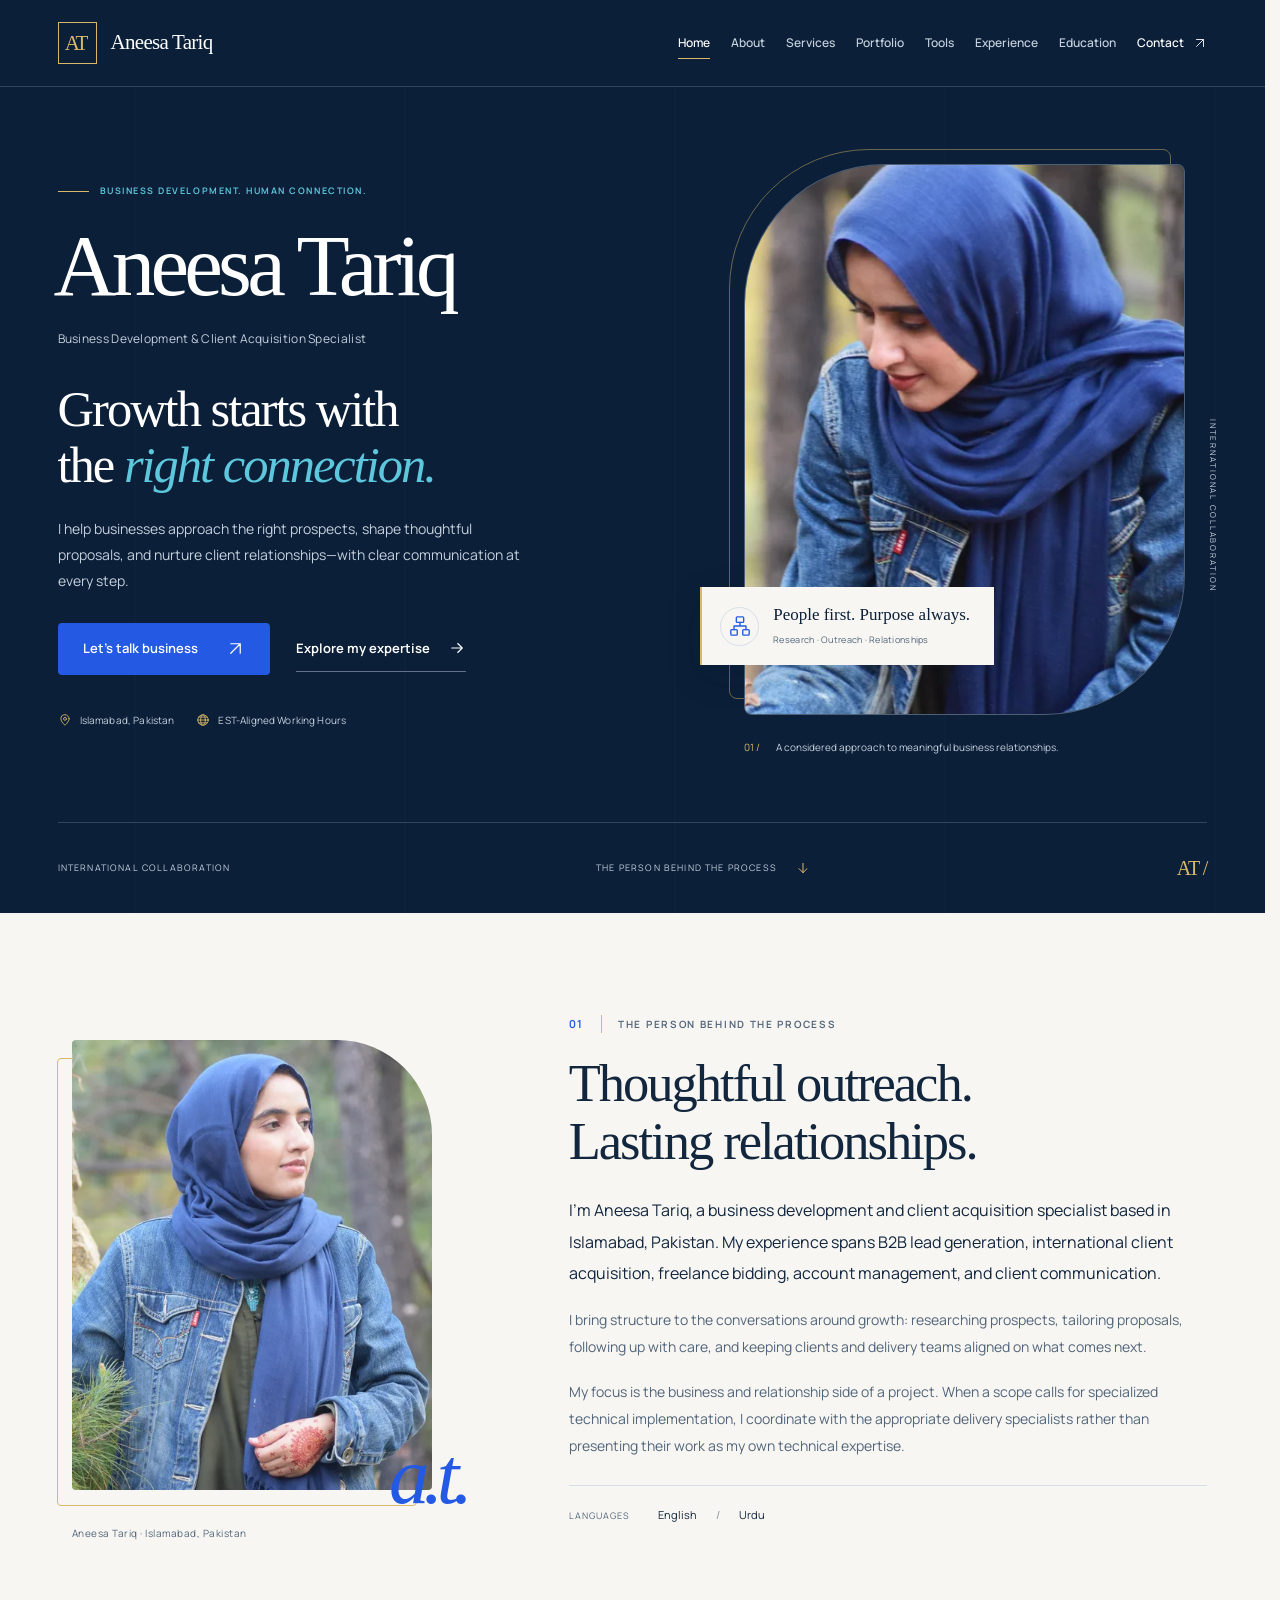
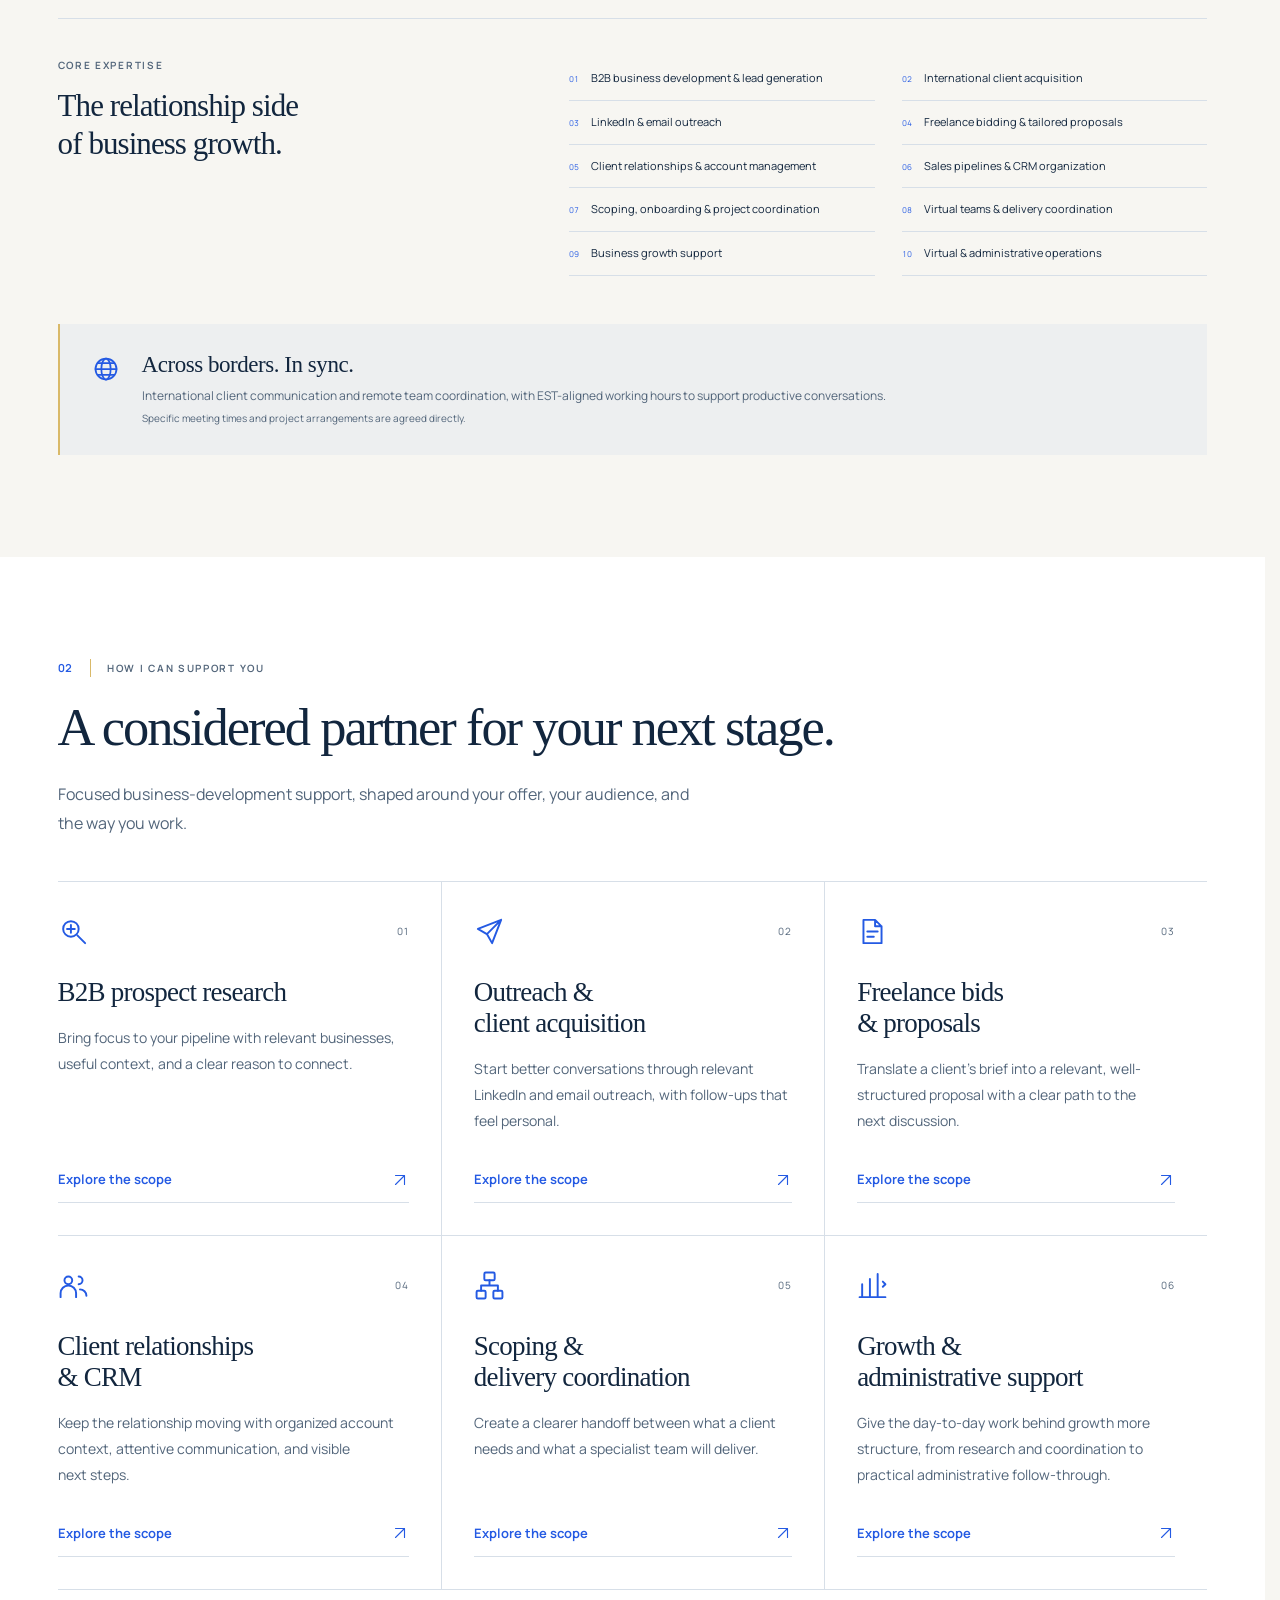
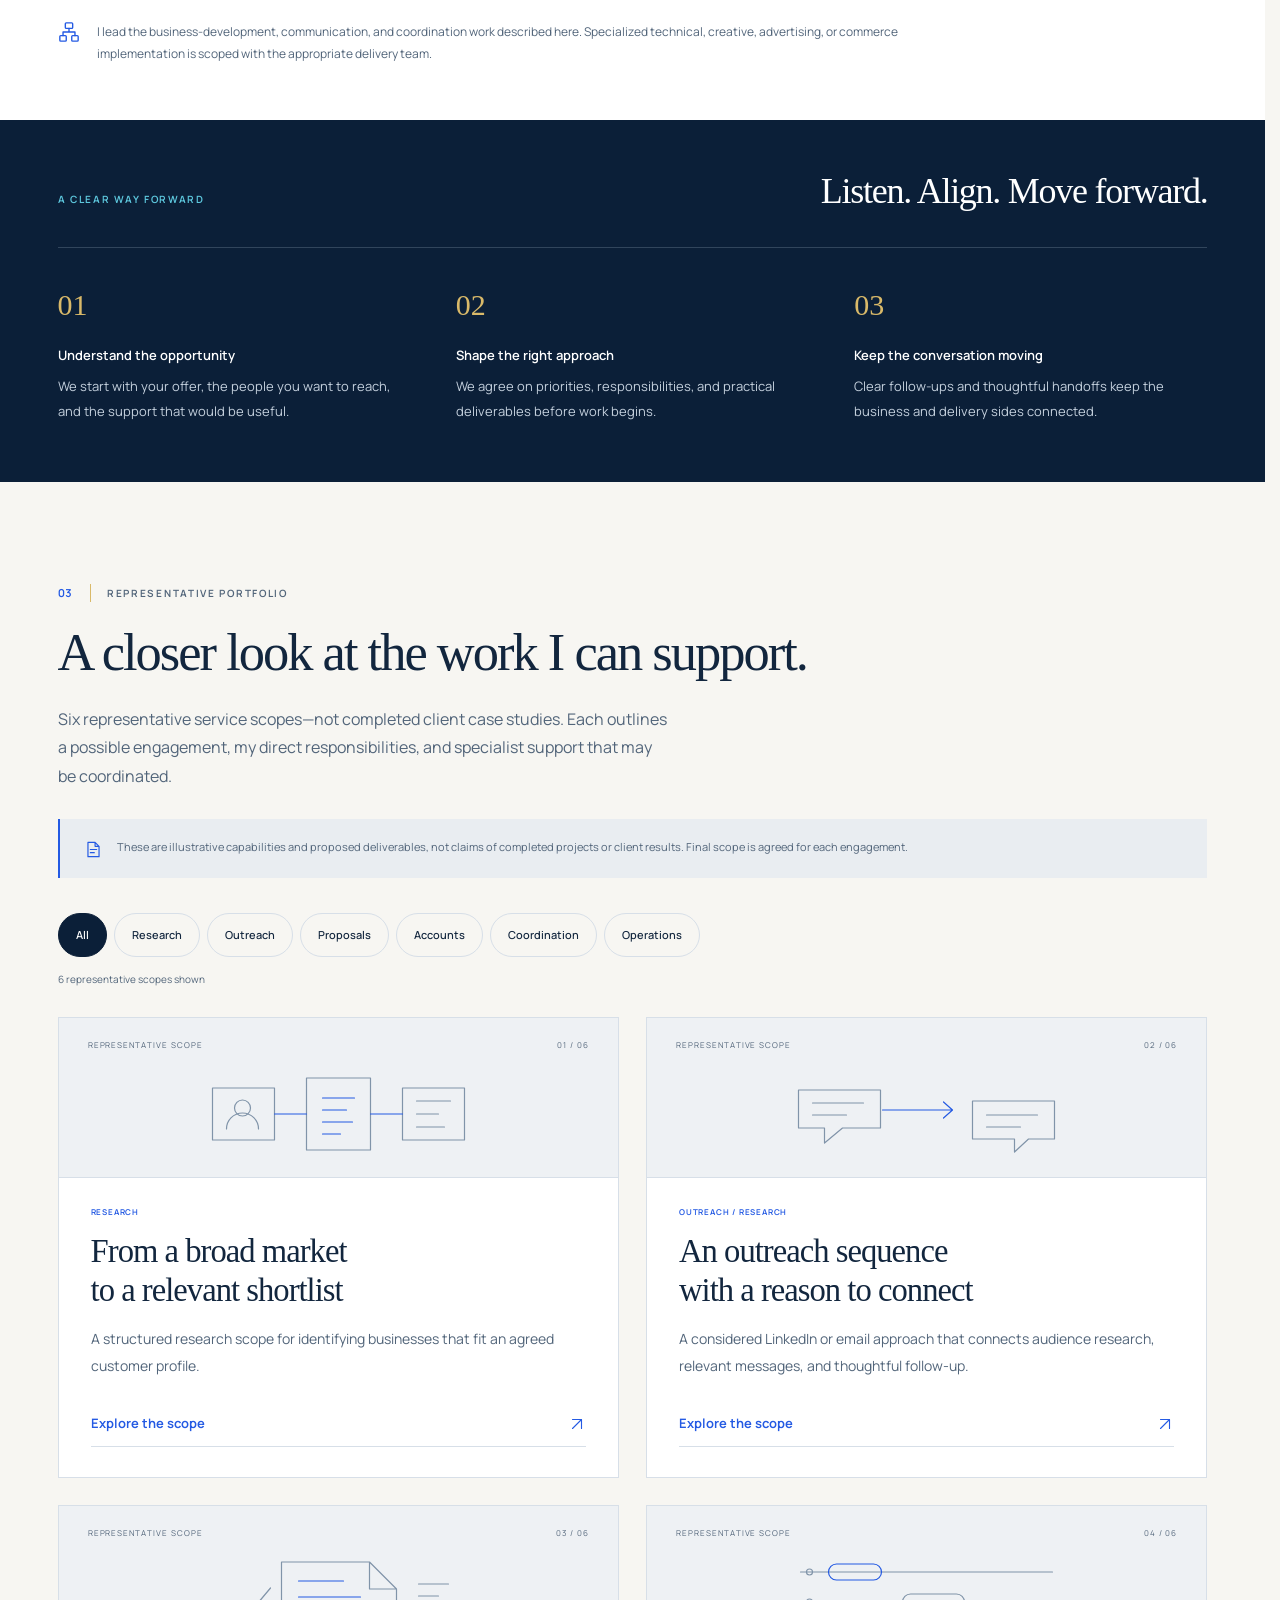
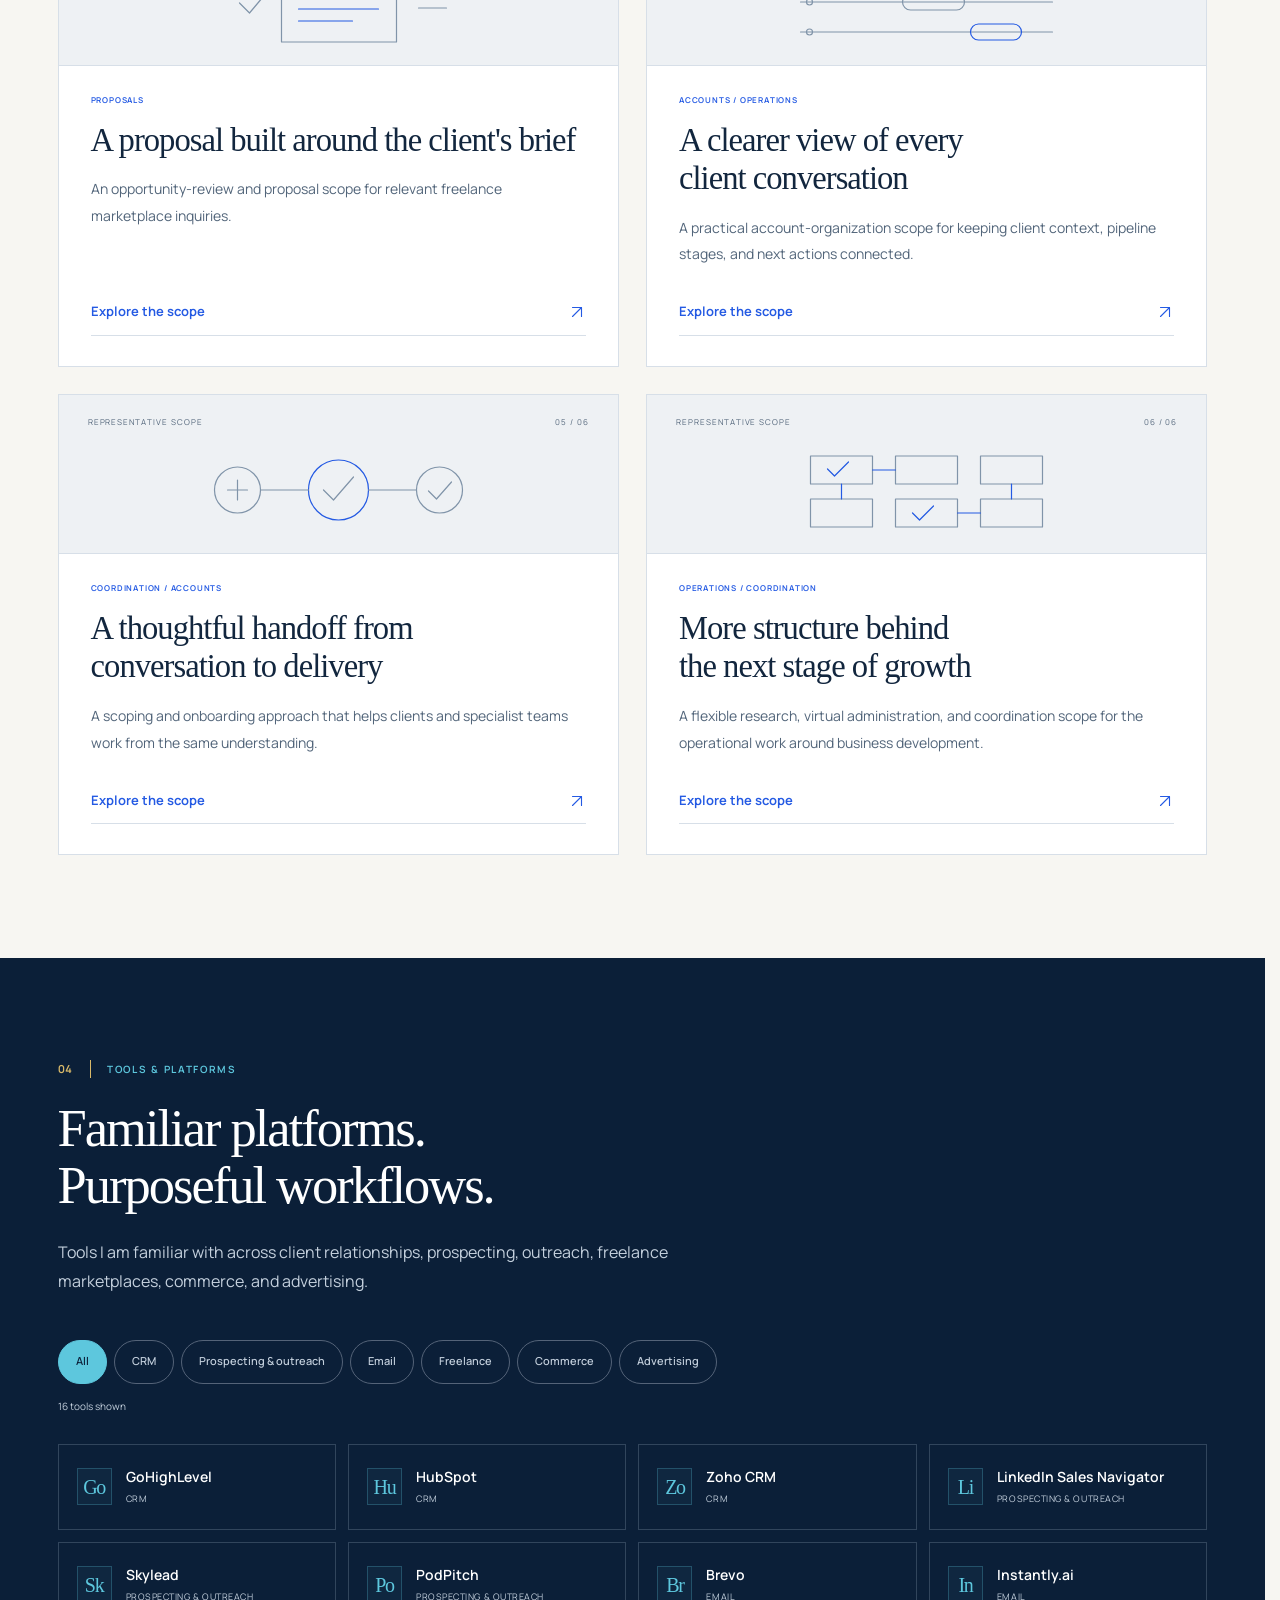
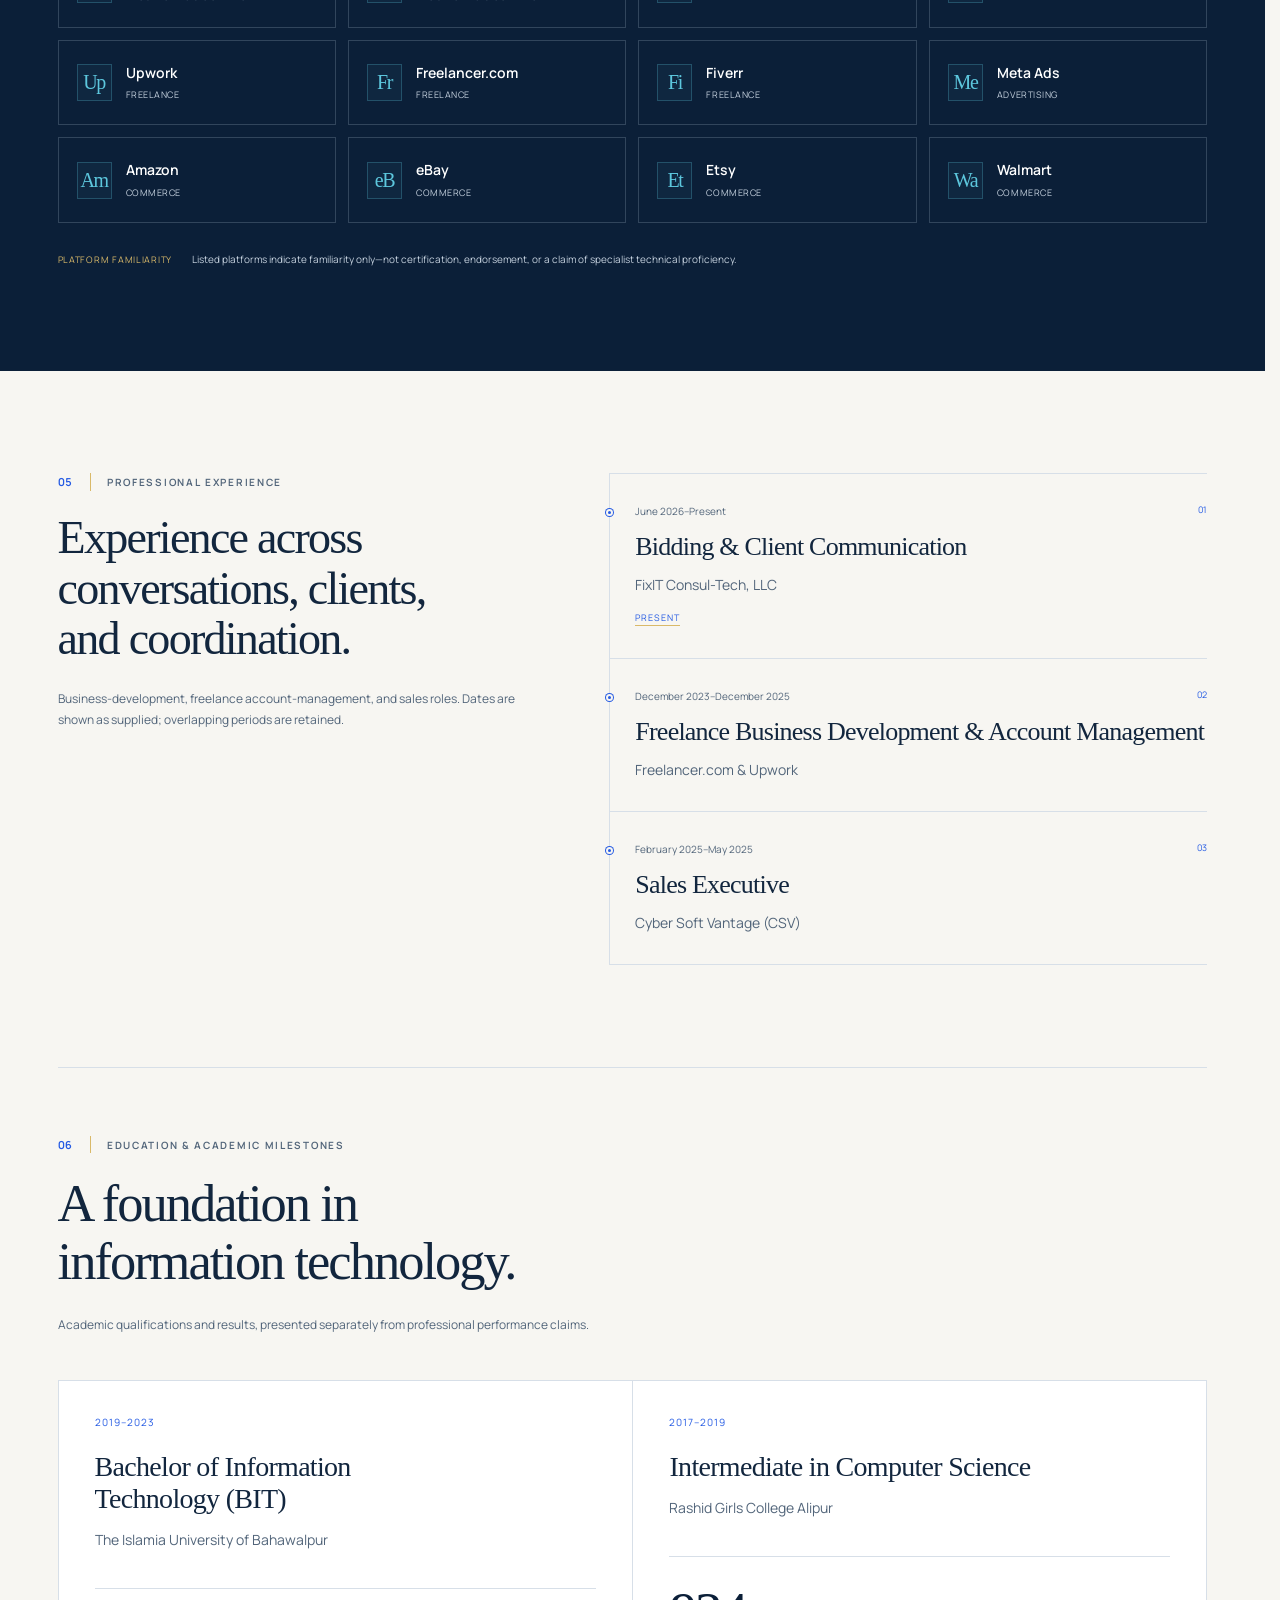
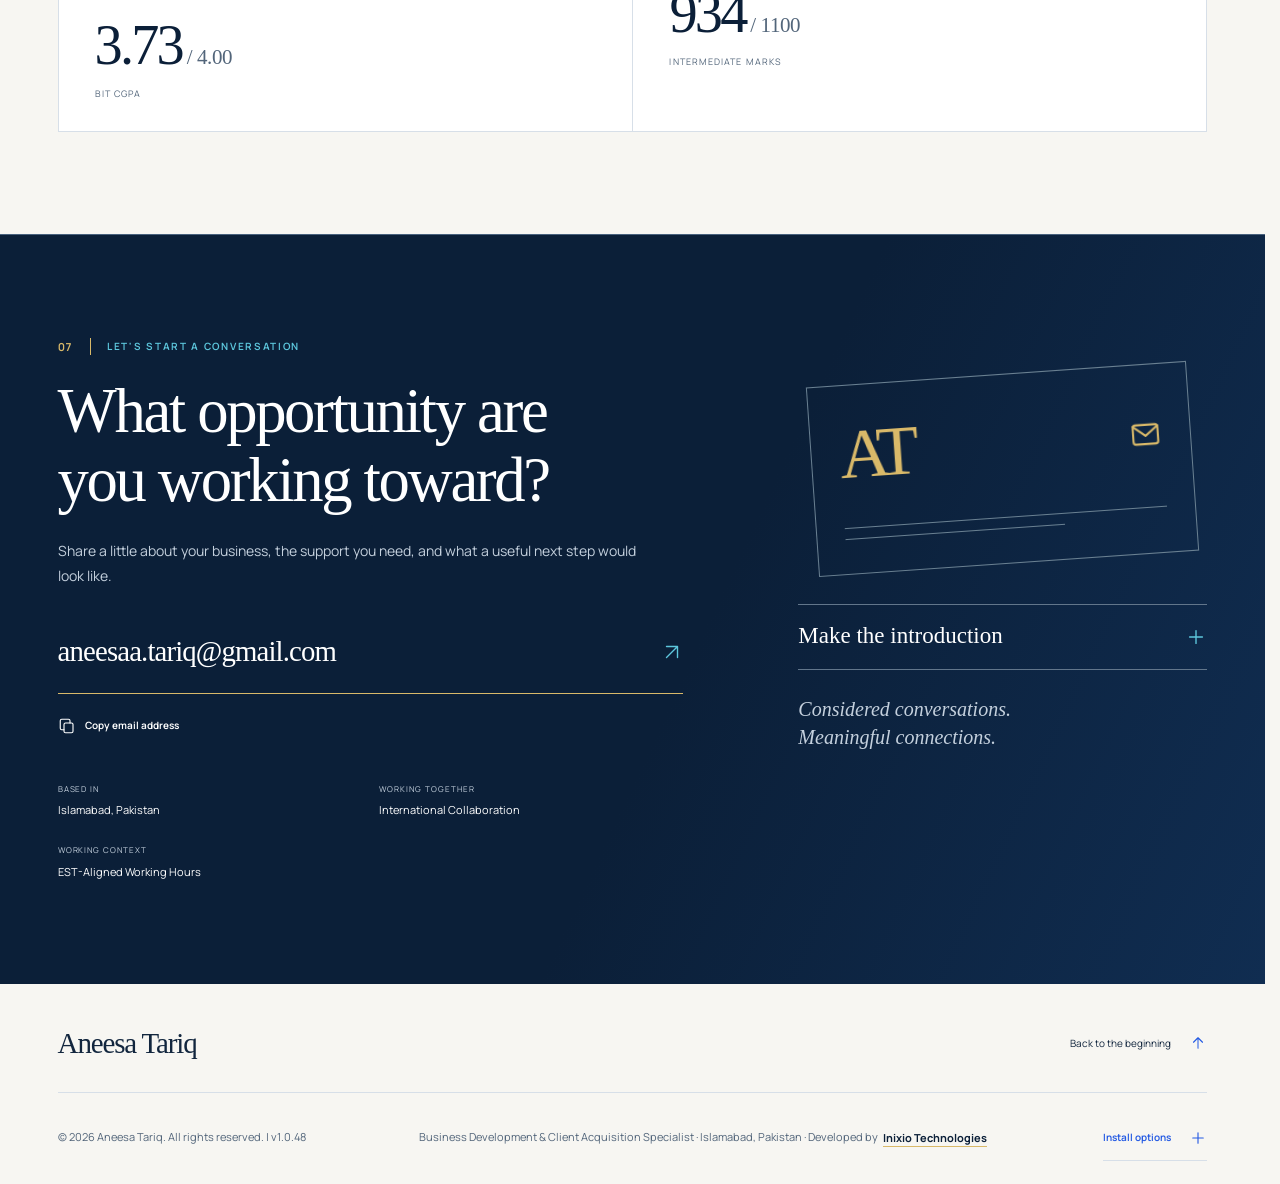
==== commit d66ec065: "Initial commit" ====
--- a/index.html
+++ b/index.html
@@ -6,8 +6,8 @@
         <title>Aneesa Tariq | Business Development &amp; Client Acquisition Specialist</title>
         <meta name="description" content="Aneesa Tariq is a business development and client acquisition specialist in Islamabad, Pakistan, focused on B2B lead generation, tailored outreach, proposals, and client coordination." />
         <meta name="theme-color" content="#0B1F38" />
-        <meta name="portfolio-release" content="1.0.0" />
-        <meta name="portfolio-release-token" content="c2e0064419c510a33179a1463e6e7e910387ff51bf5ef754ffe822ea1f9138ef" />
+        <meta name="portfolio-release" content="1.0.48" />
+        <meta name="portfolio-release-token" content="ec7515e6c002bc92981341d20053e17b77f24774f099fb4b05e7a9b16582b226" />
         <meta name="color-scheme" content="light" />
         <link rel="canonical" href="https://aneesatariq.github.io/" />
         <meta property="og:type" content="website" />
@@ -20,14 +20,15 @@
         <meta property="og:image:width" content="1200" />
         <meta property="og:image:height" content="630" />
         <meta property="og:image:type" content="image/jpeg" />
-        <meta property="og:image:alt" content="Aneesa Tariq - Business Development &amp; Client Acquisition Specialist. International B2B Collaboration." />
+        <meta property="og:image:alt" content="Aneesa Tariq — Business Development &amp; Client Acquisition Specialist. International B2B Collaboration." />
         <meta name="twitter:card" content="summary_large_image" />
         <meta name="twitter:title" content="Aneesa Tariq | Business Development &amp; Client Acquisition Specialist" />
         <meta name="twitter:description" content="Aneesa Tariq is a business development and client acquisition specialist in Islamabad, Pakistan, focused on B2B lead generation, tailored outreach, proposals, and client coordination." />
         <meta name="twitter:image" content="https://aneesatariq.github.io/assets/image/covers/og-image.jpg" />
-        <meta name="twitter:image:alt" content="Aneesa Tariq - Business Development &amp; Client Acquisition Specialist. International B2B Collaboration." />
+        <meta name="twitter:image:alt" content="Aneesa Tariq — Business Development &amp; Client Acquisition Specialist. International B2B Collaboration." />
         <link rel="icon" href="./assets/image/icons/favicon.svg" type="image/svg+xml" sizes="any" />
         <link rel="apple-touch-icon" href="./assets/image/icons/apple-touch-icon.png" sizes="180x180" />
+        <link rel="preload" href="./assets/fonts/manrope-latin-variable.woff2?v=1.0.48" as="font" type="font/woff2" crossorigin />
         <link rel="manifest" href="./manifest.json" />
         <style id="site-design-tokens">
             :root {
@@ -41,10 +42,19 @@
                 --muted: #52657a;
                 --line: #d7dfe8;
                 --font-display: Georgia, "Times New Roman", serif;
-                --font-body: "Segoe UI", "Helvetica Neue", sans-serif;
+                --font-body: Manrope, "Segoe UI", "Helvetica Neue", sans-serif;
             }
         </style>
-        <link rel="stylesheet" href="./assets/css/site.css" />
+        <style id="site-font-face">
+            @font-face {
+                font-family: Manrope;
+                font-style: normal;
+                font-weight: 400 800;
+                font-display: swap;
+                src: url("./assets/fonts/manrope-latin-variable.woff2?v=1.0.48") format("woff2");
+            }
+        </style>
+        <link rel="stylesheet" href="./assets/css/site.css?v=1.0.48" />
         <script type="application/ld+json">
             {
                 "@context": "https://schema.org",
@@ -84,19 +94,22 @@
         <a class="skip-link" href="#main-content">Skip to main content</a>
         <header class="site-header" id="site-header">
             <div class="header-inner container">
-                <a class="brand" href="#home" aria-label="AT Aneesa Tariq - Home">
+                <a class="brand" href="#home" aria-label="AT Aneesa Tariq — Home">
                     <span class="brand-mark" aria-hidden="true">AT</span>
                     <span class="brand-name">Aneesa Tariq</span>
                 </a>
                 <button class="menu-toggle" type="button" aria-controls="primary-nav" aria-expanded="false" data-open-label="Open navigation" data-close-label="Close navigation" aria-label="Open navigation" hidden>
-                    <span></span><span></span><span class="sr-only">Open navigation</span>
+                    <span></span><span></span>
+                    <span class="sr-only">Open navigation</span>
                 </button>
                 <nav class="primary-nav" id="primary-nav" aria-label="Main navigation">
                     <a href="#home" aria-current="location">Home</a><a href="#about">About</a>
                     <a href="#services">Services</a><a href="#portfolio">Portfolio</a><a href="#tools">Tools</a>
                     <a href="#experience">Experience</a><a href="#education">Education</a>
-                    <a href="#contact">Contact<svg class="icon" viewBox="0 0 24 24" fill="none" stroke="currentColor" stroke-width="1.5" stroke-linecap="round" stroke-linejoin="round" aria-hidden="true" focusable="false">
-                            <path d="M6 18 18 6M6 6h12v12" /></svg></a>
+                    <a href="#contact">
+                        Contact<svg class="icon" viewBox="0 0 24 24" fill="none" stroke="currentColor" stroke-width="1.5" stroke-linecap="round" stroke-linejoin="round" aria-hidden="true" focusable="false">
+                            <path d="M6 18 18 6M6 6h12v12" /></svg>
+                    </a>
                 </nav>
             </div>
         </header>
@@ -105,14 +118,15 @@
                 <div class="container hero-grid">
                     <div class="hero-copy">
                         <p class="eyebrow hero-eyebrow">
-                            <span class="fine-line" aria-hidden="true"></span>Business development. Human connection.
+                            <span class="fine-line" aria-hidden="true"></span>
+                            Business development. Human connection.
                         </p>
                         <h1 id="home-title">Aneesa Tariq</h1>
                         <p class="hero-role">Business Development &amp; Client Acquisition Specialist</p>
                         <h2 class="hero-statement">Growth starts with the <em>right connection.</em></h2>
                         <p class="hero-description">
                             I help businesses approach the right prospects, shape thoughtful proposals, and nurture
-                            client relationships-with clear communication at every step.
+                            client relationships—with clear communication at every step.
                         </p>
                         <div class="hero-actions">
                             <a class="button button-blue" href="#contact"
@@ -981,7 +995,7 @@
                         </p>
                         <h2 id="portfolio-title">A closer look at the work I can support.</h2>
                         <p class="section-description">
-                            Six representative service scopes-not completed client case studies. Each outlines a
+                            Six representative service scopes—not completed client case studies. Each outlines a
                             possible engagement, my direct responsibilities, and specialist support that may be
                             coordinated.
                         </p>
@@ -1940,7 +1954,7 @@
                         </p>
                     </div>
                     <p class="tools-disclaimer">
-                        <span>Platform familiarity</span>Listed platforms indicate familiarity only-not certification,
+                        <span>Platform familiarity</span>Listed platforms indicate familiarity only—not certification,
                         endorsement, or a claim of specialist technical proficiency.
                     </p>
                 </div>
@@ -2015,7 +2029,7 @@
                             <h3>Bachelor of Information Technology (BIT)</h3>
                             <p class="institution">The Islamia University of Bahawalpur</p>
                             <div class="academic-score">
-                                <span class="sr-only">3.73 / 4.00 - BIT CGPA</span
+                                <span class="sr-only">3.73 / 4.00 — BIT CGPA</span
                                 ><span class="score-value" aria-hidden="true"
                                     ><span data-counter="3.73" data-decimals="2">3.73</span
                                     ><span class="score-maximum"> / 4.00</span></span
@@ -2027,7 +2041,7 @@
                             <h3>Intermediate in Computer Science</h3>
                             <p class="institution">Rashid Girls College Alipur</p>
                             <div class="academic-score">
-                                <span class="sr-only">934 / 1100 - Intermediate marks</span
+                                <span class="sr-only">934 / 1100 — Intermediate marks</span
                                 ><span class="score-value" aria-hidden="true"
                                     ><span data-counter="934" data-decimals="0">934</span
                                     ><span class="score-maximum"> / 1100</span></span
@@ -2231,8 +2245,21 @@
                 ></a>
             </div>
             <div class="container footer-bottom">
-                <p>© Aneesa Tariq. All rights reserved.</p>
-                <p>No analytics or tracking. Contact takes place through your email app.</p>
+                <p class="footer-copyright">
+                    © 2026 Aneesa Tariq. All rights reserved. <span aria-hidden="true">|</span> <span>v1.0.48</span>
+                </p>
+                <p class="footer-disclaimer">
+                    Business Development &amp; Client Acquisition Specialist · Islamabad, Pakistan · Developed by
+                    <button
+                        type="button"
+                        class="footer-credit-link"
+                        data-open-inixio
+                        aria-haspopup="dialog"
+                        aria-controls="inixio-modal"
+                    >
+                        Inixio Technologies
+                    </button>
+                </p>
                 <button type="button" class="text-action" data-pwa-install hidden>
                     Keep this portfolio handy<svg
                         class="icon"
@@ -2277,6 +2304,149 @@
             <h2 id="dialog-title" tabindex="-1"></h2>
             <p id="dialog-description"></p>
             <div id="dialog-content"></div>
+        </dialog>
+        <dialog
+            class="site-dialog inixio-modal"
+            id="inixio-modal"
+            role="dialog"
+            aria-labelledby="inixio-title"
+            aria-describedby="inixio-description"
+            aria-modal="true"
+        >
+            <div class="dialog-top">
+                <p class="eyebrow"><span class="section-index" aria-hidden="true">IT</span>Company profile</p>
+                <button
+                    type="button"
+                    class="icon-button"
+                    data-close-inixio
+                    aria-label="Close Inixio Technologies profile"
+                >
+                    <svg
+                        class="icon"
+                        viewBox="0 0 24 24"
+                        fill="none"
+                        stroke="currentColor"
+                        stroke-width="1.5"
+                        stroke-linecap="round"
+                        stroke-linejoin="round"
+                        aria-hidden="true"
+                        focusable="false"
+                    >
+                        <path d="m6 6 12 12M6 18 18 6" />
+                    </svg>
+                </button>
+            </div>
+            <div class="inixio-profile">
+                <header class="inixio-heading">
+                    <img
+                        class="inixio-logo"
+                        src="./assets/image/inixio/logo.png"
+                        width="2168"
+                        height="700"
+                        alt="Inixio Technologies logo"
+                        decoding="async"
+                    />
+                    <div>
+                        <h2 id="inixio-title" tabindex="-1">Inixio Technologies</h2>
+                        <p id="inixio-description">
+                            Inixio Technologies is a software development company specializing in web and mobile
+                            applications, DevOps solutions, AI-driven systems, and automation technologies.
+                        </p>
+                    </div>
+                </header>
+                <section class="inixio-founder" aria-labelledby="inixio-founder-title">
+                    <img
+                        src="./assets/image/inixio/ceo.png"
+                        width="808"
+                        height="810"
+                        alt="Atta Ullah Tariq, CEO and Founder of Inixio Technologies"
+                        loading="lazy"
+                        decoding="async"
+                    />
+                    <div>
+                        <p class="eyebrow" id="inixio-founder-title">Founder &amp; CEO</p>
+                        <h3>Atta Ullah Tariq</h3>
+                        <p class="founder-role">CEO &amp; Founder</p>
+                        <p class="founder-designation">Full-Stack Developer &amp; DevOps Engineer</p>
+                    </div>
+                </section>
+                <section class="inixio-contact" aria-labelledby="inixio-contact-title">
+                    <h3 id="inixio-contact-title">Contact Information</h3>
+                    <ul>
+                        <li>
+                            <svg
+                                class="icon"
+                                viewBox="0 0 24 24"
+                                fill="none"
+                                stroke="currentColor"
+                                stroke-width="1.5"
+                                stroke-linecap="round"
+                                stroke-linejoin="round"
+                                aria-hidden="true"
+                                focusable="false"
+                            >
+                                <circle cx="12" cy="12" r="9" />
+                                <ellipse cx="12" cy="12" rx="4" ry="9" />
+                                <path d="M3 12h18M5 7h14M5 17h14" /></svg
+                            ><span>Website</span
+                            ><a href="https://inixiotechnologies.com" target="_blank" rel="noopener noreferrer"
+                                >inixiotechnologies.com<svg
+                                    class="icon"
+                                    viewBox="0 0 24 24"
+                                    fill="none"
+                                    stroke="currentColor"
+                                    stroke-width="1.5"
+                                    stroke-linecap="round"
+                                    stroke-linejoin="round"
+                                    aria-hidden="true"
+                                    focusable="false"
+                                >
+                                    <path d="M6 18 18 6M6 6h12v12" /></svg
+                            ></a>
+                        </li>
+                        <li>
+                            <svg
+                                class="icon"
+                                viewBox="0 0 24 24"
+                                fill="none"
+                                stroke="currentColor"
+                                stroke-width="1.5"
+                                stroke-linecap="round"
+                                stroke-linejoin="round"
+                                aria-hidden="true"
+                                focusable="false"
+                            >
+                                <rect x="3" y="5" width="18" height="14" rx="2" />
+                                <path d="m3 6 9 7 9-7" /></svg
+                            ><span>Email</span
+                            ><a href="mailto:info@inixiotechnologies.com">info@inixiotechnologies.com</a>
+                        </li>
+                        <li>
+                            <svg
+                                class="icon"
+                                viewBox="0 0 24 24"
+                                fill="none"
+                                stroke="currentColor"
+                                stroke-width="1.5"
+                                stroke-linecap="round"
+                                stroke-linejoin="round"
+                                aria-hidden="true"
+                                focusable="false"
+                            >
+                                <path
+                                    d="M22 16.9v3a2 2 0 0 1-2.2 2 19.8 19.8 0 0 1-8.6-3.1 19.4 19.4 0 0 1-6-6A19.8 19.8 0 0 1 2.1 4.2 2 2 0 0 1 4.1 2h3a2 2 0 0 1 2 1.7c.1 1 .4 2 .7 2.9a2 2 0 0 1-.5 2.1L8 9.9a16 16 0 0 0 6 6l1.2-1.3a2 2 0 0 1 2.1-.5c.9.3 1.9.6 2.9.7a2 2 0 0 1 1.8 2.1Z"
+                                /></svg
+                            ><span>Phone</span><a href="tel:+923336658622">+92 (333) 665 8622</a>
+                        </li>
+                    </ul>
+                </section>
+                <footer class="inixio-modal-footer">
+                    <p>
+                        Portfolio Version <span>v1.0.48</span> <span aria-hidden="true">|</span> © 2026 Inixio
+                        Technologies. All rights reserved.
+                    </p>
+                </footer>
+            </div>
         </dialog>
         <div class="notice-stack" id="notice-stack">
             <aside class="notice welcome-notice" id="welcome-panel" aria-labelledby="welcome-title" hidden>
@@ -2331,6 +2501,6 @@
             </aside>
         </div>
         <p class="sr-only" id="site-announcer" role="status" aria-live="polite" aria-atomic="true"></p>
-        <script type="module" src="./assets/js/app.js"></script>
+        <script type="module" src="./assets/js/app.js?v=1.0.48"></script>
     </body>
-</html>+</html>
--- a/assets/css/site.css
+++ b/assets/css/site.css
@@ -1556,8 +1556,37 @@
 .footer-bottom .text-action {
     font-size: 10px;
 }
+.footer-disclaimer {
+    max-width: 760px;
+    text-align: right;
+}
+.footer-credit-link {
+    display: inline-flex;
+    min-height: 44px;
+    align-items: center;
+    vertical-align: middle;
+    padding: 0 3px;
+    color: var(--navy);
+    background: transparent;
+    font: inherit;
+    font-weight: 700;
+    text-decoration: underline;
+    text-decoration-color: var(--gold);
+    text-decoration-thickness: 1px;
+    text-underline-offset: 4px;
+    transition: color 160ms ease, text-decoration-color 160ms ease;
+}
+.footer-credit-link:hover,
+.footer-credit-link:active {
+    color: var(--blue);
+    text-decoration-color: currentColor;
+}
+.footer-credit-link:focus-visible {
+    outline-color: var(--blue);
+    outline-offset: 2px;
+}
 
-/* A single dialog and one shared notification slot prevent competing overlays. */
+/* Native dialogs share one notification slot and never open together. */
 .site-dialog {
     border: 1px solid var(--line);
     background: var(--paper);
@@ -1609,6 +1638,187 @@
 body.dialog-open {
     overflow: hidden;
 }
+.inixio-modal {
+    width: min(760px, calc(100% - 32px));
+    max-height: min(900px, calc(100dvh - 48px));
+    padding: clamp(23px, 4vw, 42px);
+    border-color: #d7dfeb;
+    border-radius: 12px;
+    background:
+        radial-gradient(ellipse at 95% 4%, #e8f3f8 0, transparent 34%),
+        var(--paper);
+}
+.inixio-modal .dialog-top {
+    margin-bottom: 24px;
+}
+.inixio-modal .dialog-top .eyebrow {
+    margin: 0;
+}
+.inixio-modal .section-index {
+    border-color: var(--gold);
+    color: #92782e;
+}
+.inixio-profile {
+    display: grid;
+    gap: 26px;
+}
+.inixio-heading {
+    display: grid;
+    grid-template-columns: minmax(108px, 164px) 1fr;
+    align-items: center;
+    gap: clamp(20px, 4vw, 36px);
+    padding: 0 0 25px;
+    border-bottom: 1px solid var(--line);
+}
+.inixio-logo {
+    width: 100%;
+    height: auto;
+    padding: 9px;
+    border: 1px solid #e2e8ef;
+    border-radius: 9px;
+    background: #fff;
+}
+.inixio-heading h2 {
+    font-size: clamp(27px, 4vw, 38px);
+    font-weight: 600;
+    letter-spacing: -0.045em;
+}
+.inixio-heading > div > p {
+    margin-top: 11px;
+    color: var(--muted);
+    font-size: 13px;
+    line-height: 1.75;
+}
+.inixio-founder {
+    display: grid;
+    grid-template-columns: 148px minmax(0, 1fr);
+    align-items: center;
+    gap: 24px;
+    padding: 20px;
+    border: 1px solid #e5e9ef;
+    border-radius: 10px;
+    background: linear-gradient(120deg, #fff, #f6f8fa);
+}
+.inixio-founder > img {
+    width: 148px;
+    aspect-ratio: 1;
+    object-fit: cover;
+    border: 1px solid #d7dfeb;
+    border-radius: 8px;
+    background: #eef1f4;
+}
+.inixio-founder .eyebrow {
+    margin-bottom: 11px;
+    font-size: 10px;
+}
+.inixio-founder h3 {
+    font-size: clamp(22px, 3vw, 29px);
+    font-weight: 600;
+    letter-spacing: -0.035em;
+}
+.founder-role {
+    margin-top: 7px;
+    color: var(--blue);
+    font-size: 13px;
+    font-weight: 700;
+}
+.founder-designation {
+    margin-top: 5px;
+    color: var(--muted);
+    font-size: 12px;
+}
+.inixio-contact h3 {
+    margin-bottom: 12px;
+    font-family: var(--font-body);
+    font-size: 13px;
+    font-weight: 700;
+    letter-spacing: .01em;
+}
+.inixio-contact ul {
+    display: grid;
+    gap: 1px;
+    list-style: none;
+    border: 1px solid var(--line);
+    border-radius: 9px;
+    overflow: hidden;
+    background: var(--line);
+}
+.inixio-contact li {
+    display: grid;
+    grid-template-columns: 22px 86px minmax(0, 1fr);
+    align-items: center;
+    gap: 11px;
+    min-height: 51px;
+    padding: 9px 14px;
+    background: #fff;
+    font-size: 12px;
+}
+.inixio-contact li > .icon {
+    width: 17px;
+    height: 17px;
+    color: var(--blue);
+}
+.inixio-contact li > span {
+    color: var(--muted);
+}
+.inixio-contact li > a {
+    display: inline-flex;
+    align-items: center;
+    justify-self: start;
+    gap: 6px;
+    min-width: 0;
+    color: var(--navy);
+    font-weight: 650;
+    overflow-wrap: anywhere;
+}
+.inixio-contact li > a:hover {
+    color: var(--blue);
+}
+.inixio-contact li > a .icon {
+    width: 13px;
+    height: 13px;
+    flex: 0 0 auto;
+}
+.inixio-modal-footer {
+    padding-top: 15px;
+    border-top: 1px solid var(--line);
+    color: var(--muted);
+    font-size: 10px;
+    line-height: 1.7;
+    text-align: center;
+}
+.inixio-modal-footer p > span:first-child {
+    color: var(--navy);
+    font-weight: 700;
+}
+.inixio-modal[data-closing="true"] {
+    animation: inixio-exit 180ms ease-in both;
+}
+.inixio-modal[data-closing="true"]::backdrop {
+    animation: inixio-backdrop-exit 180ms ease-in both;
+}
+@media (prefers-reduced-motion: no-preference) {
+    .inixio-modal[open]:not([data-closing]) {
+        animation: inixio-enter 220ms var(--ease) both;
+    }
+    .inixio-modal[open]::backdrop {
+        animation: inixio-backdrop 220ms ease-out both;
+    }
+}
+@keyframes inixio-enter {
+    from { opacity: 0; transform: translateY(12px) scale(.99); }
+    to { opacity: 1; transform: none; }
+}
+@keyframes inixio-backdrop {
+    from { background: #07182d00; backdrop-filter: blur(0); }
+    to { background: #07182dd9; backdrop-filter: blur(4px); }
+}
+@keyframes inixio-backdrop-exit {
+    to { background: #07182d00; backdrop-filter: blur(0); }
+}
+@keyframes inixio-exit {
+    to { opacity: 0; transform: translateY(8px) scale(.99); }
+}
 .notice-stack {
     position: fixed;
     right: max(24px, env(safe-area-inset-right));
@@ -2444,6 +2654,66 @@
     }
     .contact-context {
         grid-template-columns: 1fr;
+    }
+}
+@media (max-width: 599px) {
+    .inixio-modal {
+        max-height: calc(100dvh - 20px);
+        padding: 20px;
+        border-radius: 10px;
+    }
+    .inixio-modal .dialog-top {
+        margin-bottom: 18px;
+    }
+    .inixio-profile {
+        gap: 20px;
+    }
+    .inixio-heading {
+        grid-template-columns: 84px minmax(0, 1fr);
+        gap: 16px;
+        padding-bottom: 20px;
+    }
+    .inixio-logo {
+        padding: 6px;
+    }
+    .inixio-heading h2 {
+        font-size: clamp(22px, 6vw, 30px);
+    }
+    .inixio-heading > div > p {
+        font-size: 12px;
+        line-height: 1.6;
+    }
+    .inixio-founder {
+        grid-template-columns: 88px minmax(0, 1fr);
+        gap: 15px;
+        padding: 13px;
+    }
+    .inixio-founder > img {
+        width: 88px;
+        border-radius: 7px;
+    }
+    .inixio-founder .eyebrow {
+        font-size: 8px;
+        letter-spacing: .12em;
+    }
+    .inixio-founder h3 {
+        font-size: 21px;
+    }
+    .founder-role,
+    .founder-designation {
+        font-size: 11px;
+    }
+    .inixio-contact li {
+        grid-template-columns: 19px 62px minmax(0, 1fr);
+        gap: 8px;
+        padding-inline: 9px;
+        font-size: 10px;
+    }
+    .inixio-modal-footer {
+        font-size: 9px;
+    }
+    .footer-disclaimer {
+        text-align: left;
     }
 }
 @media (forced-colors: active) {
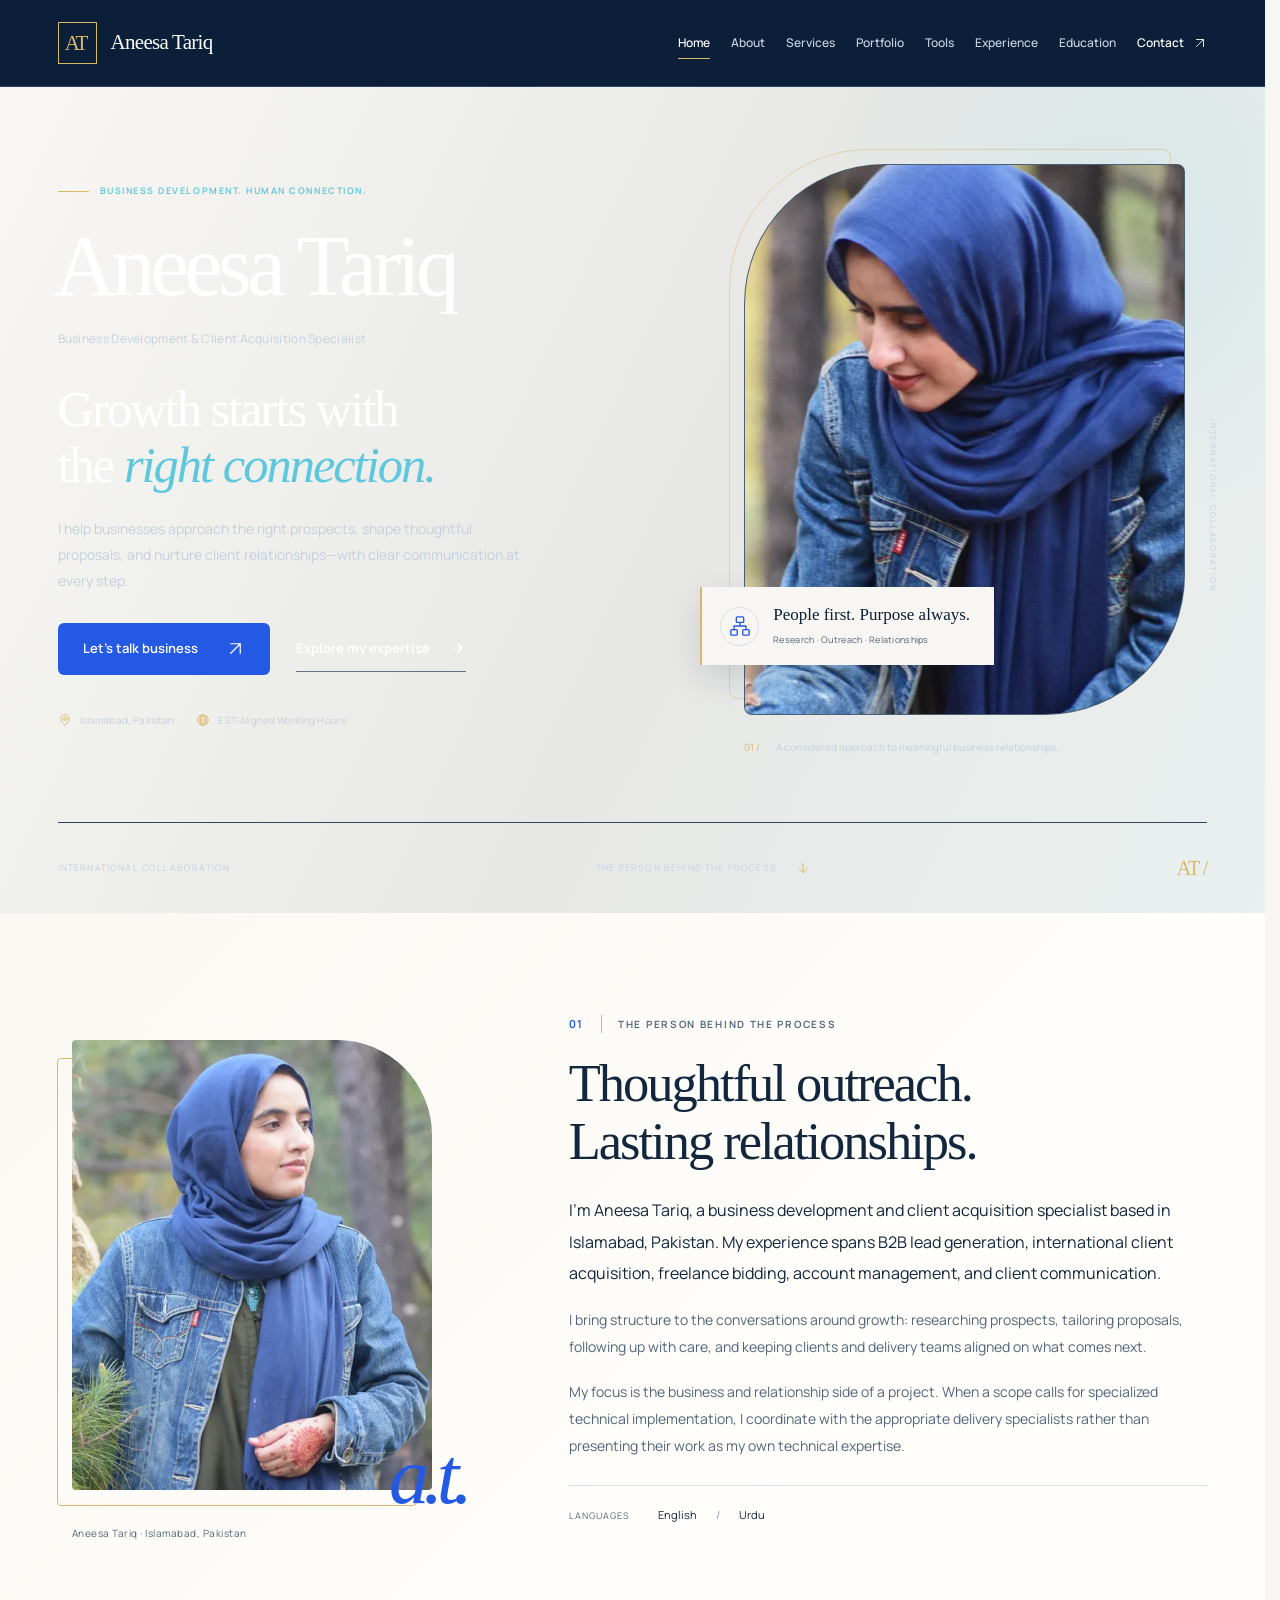
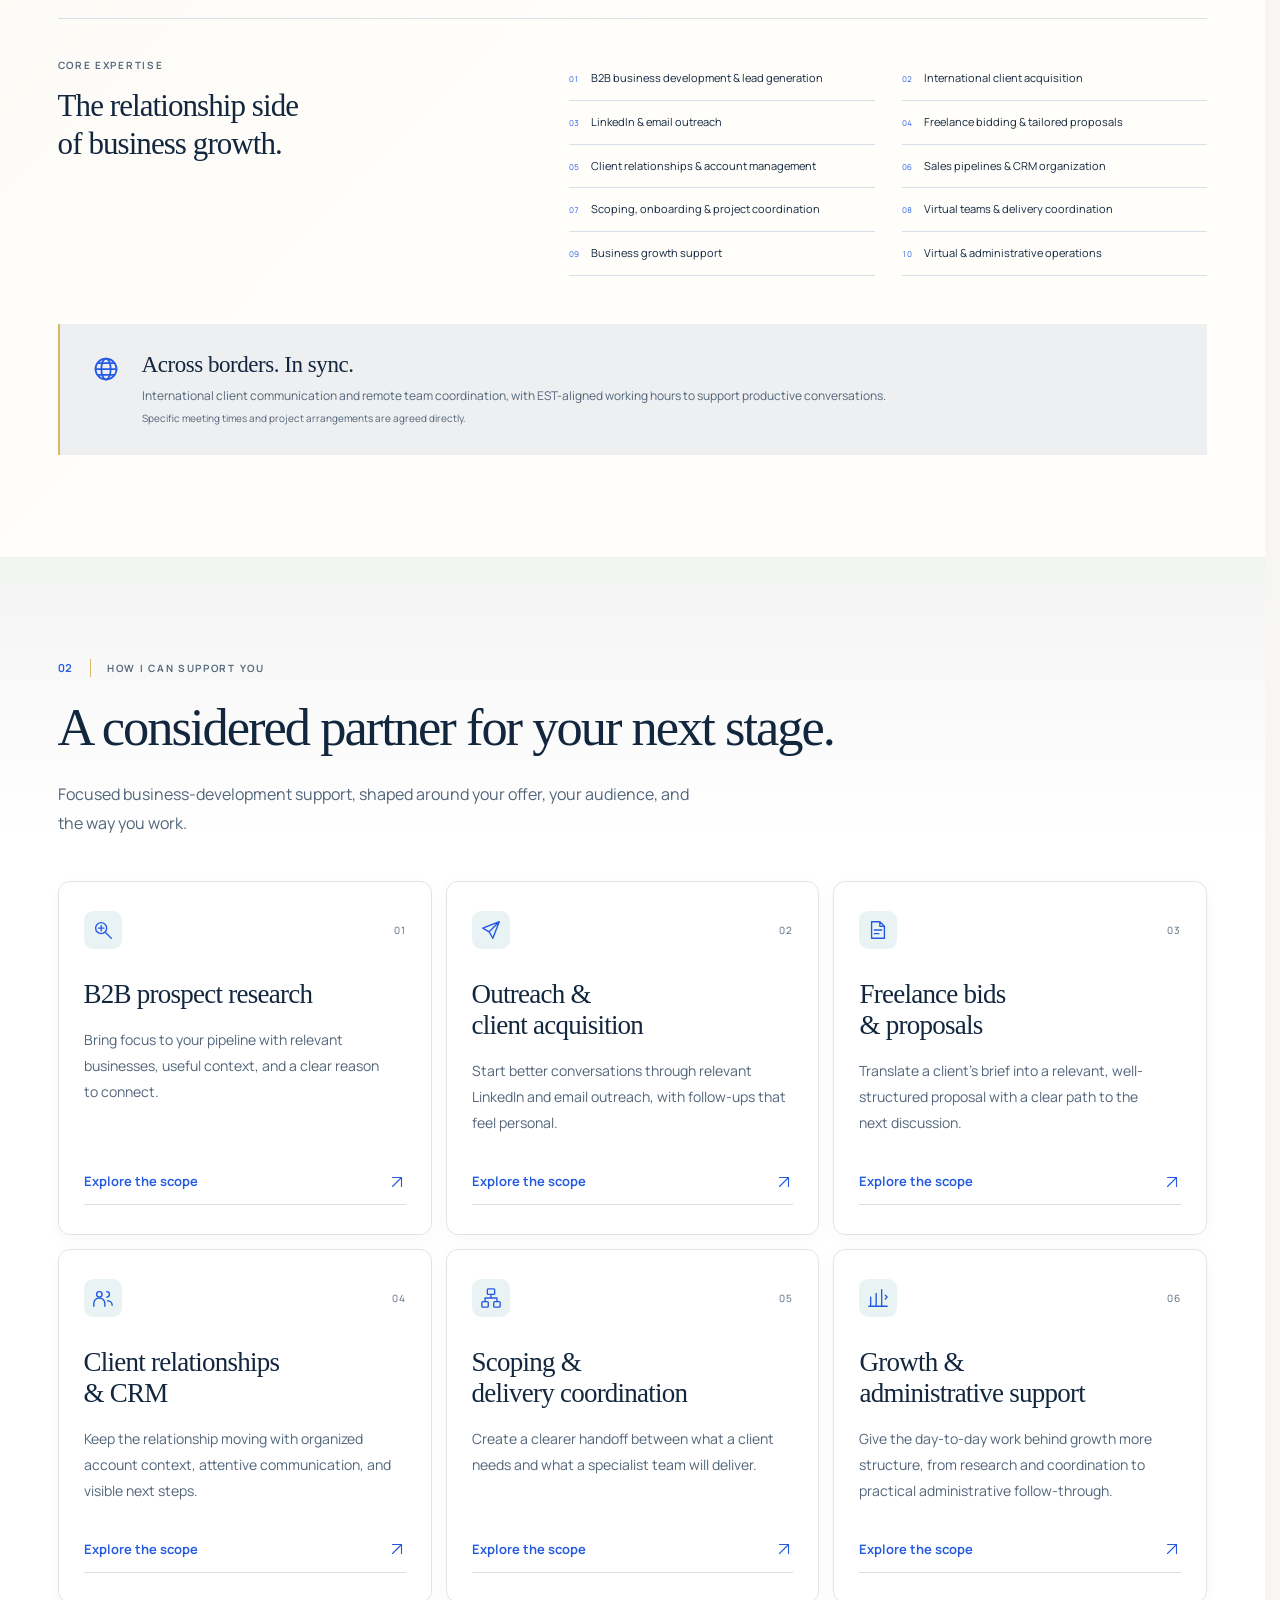
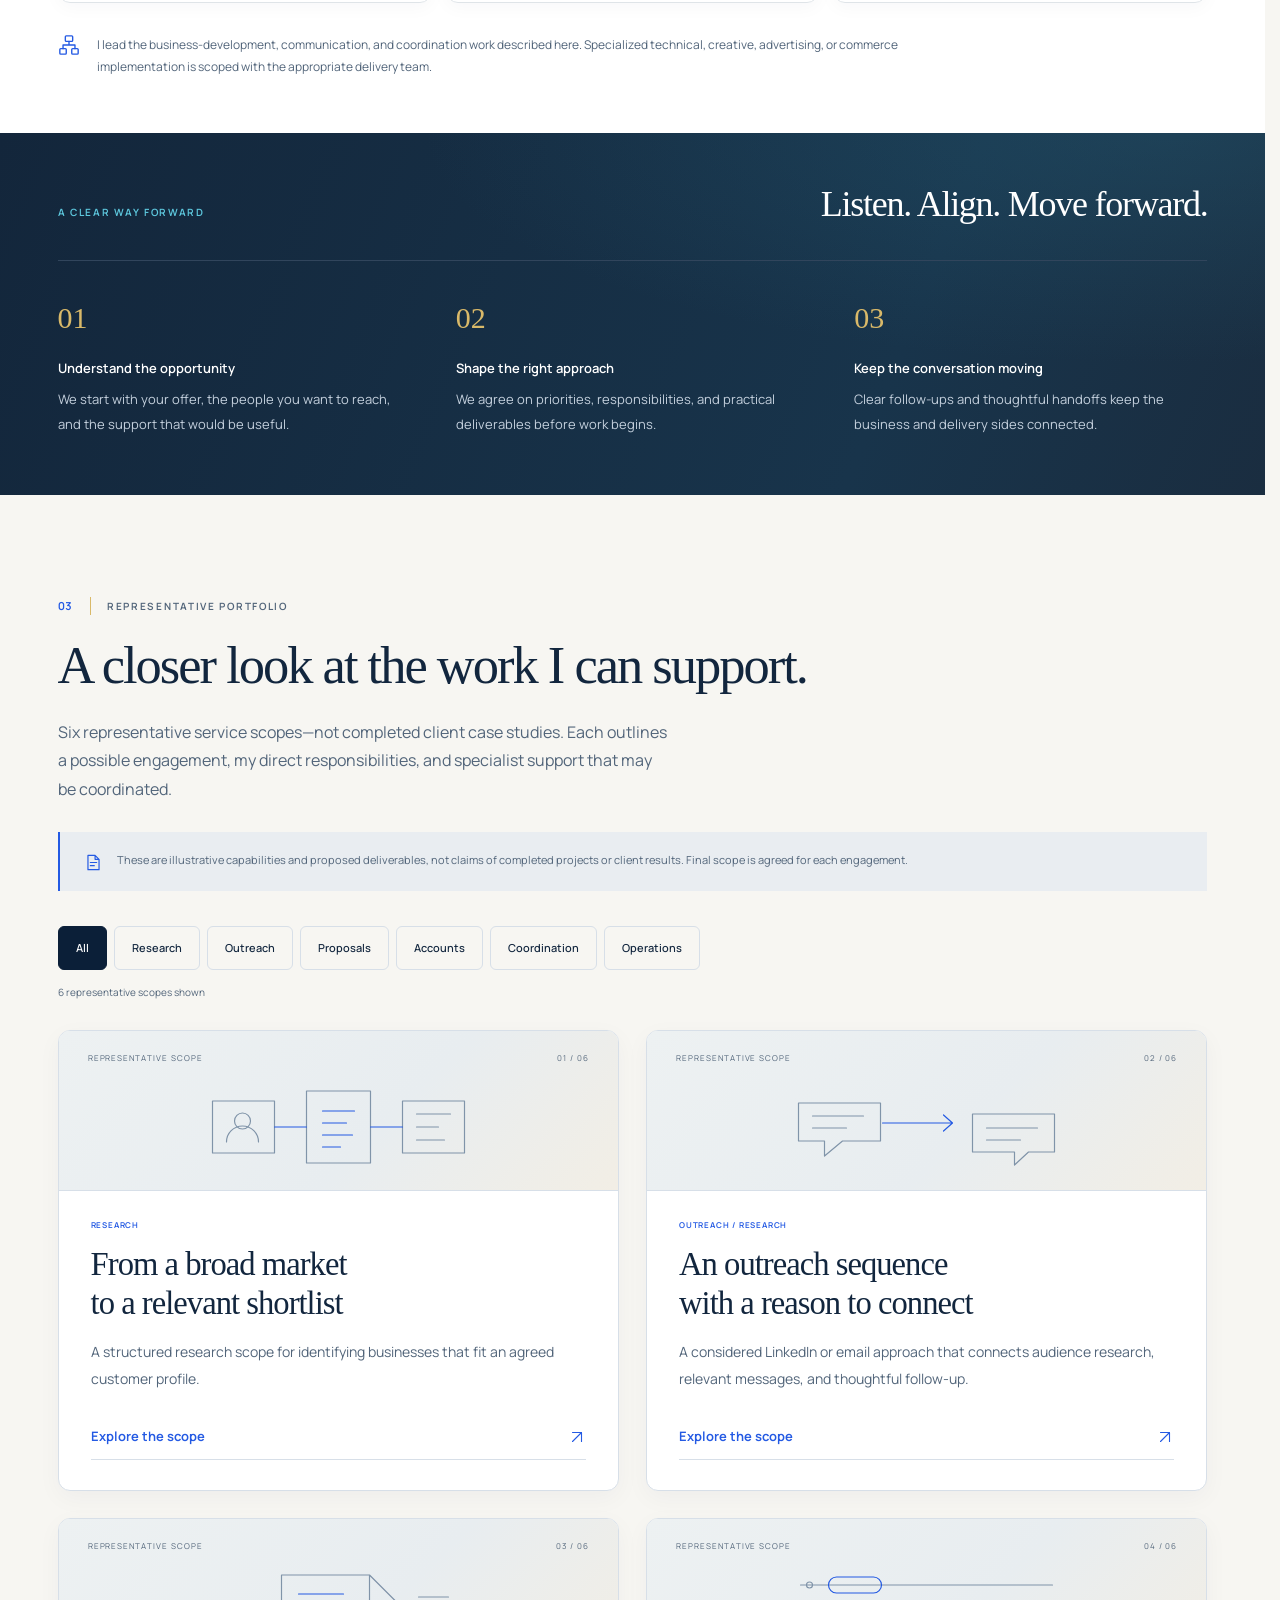
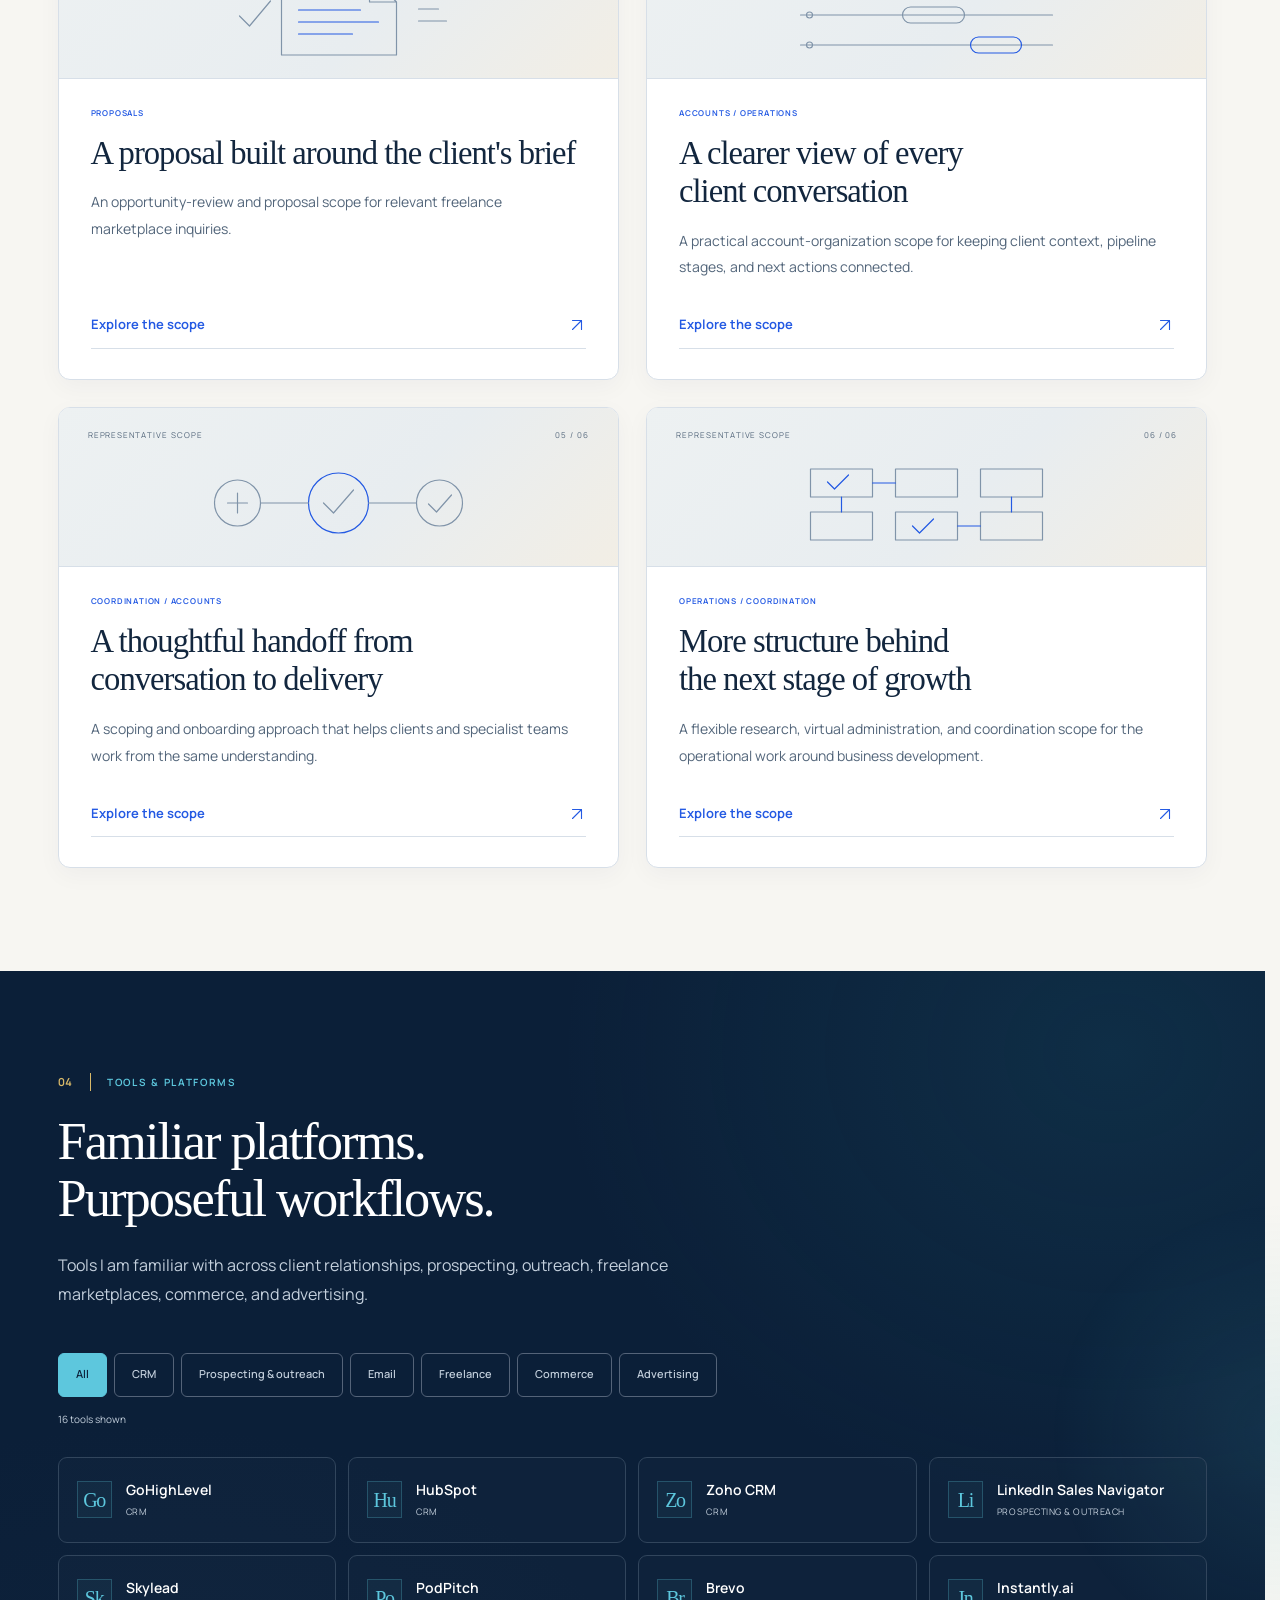
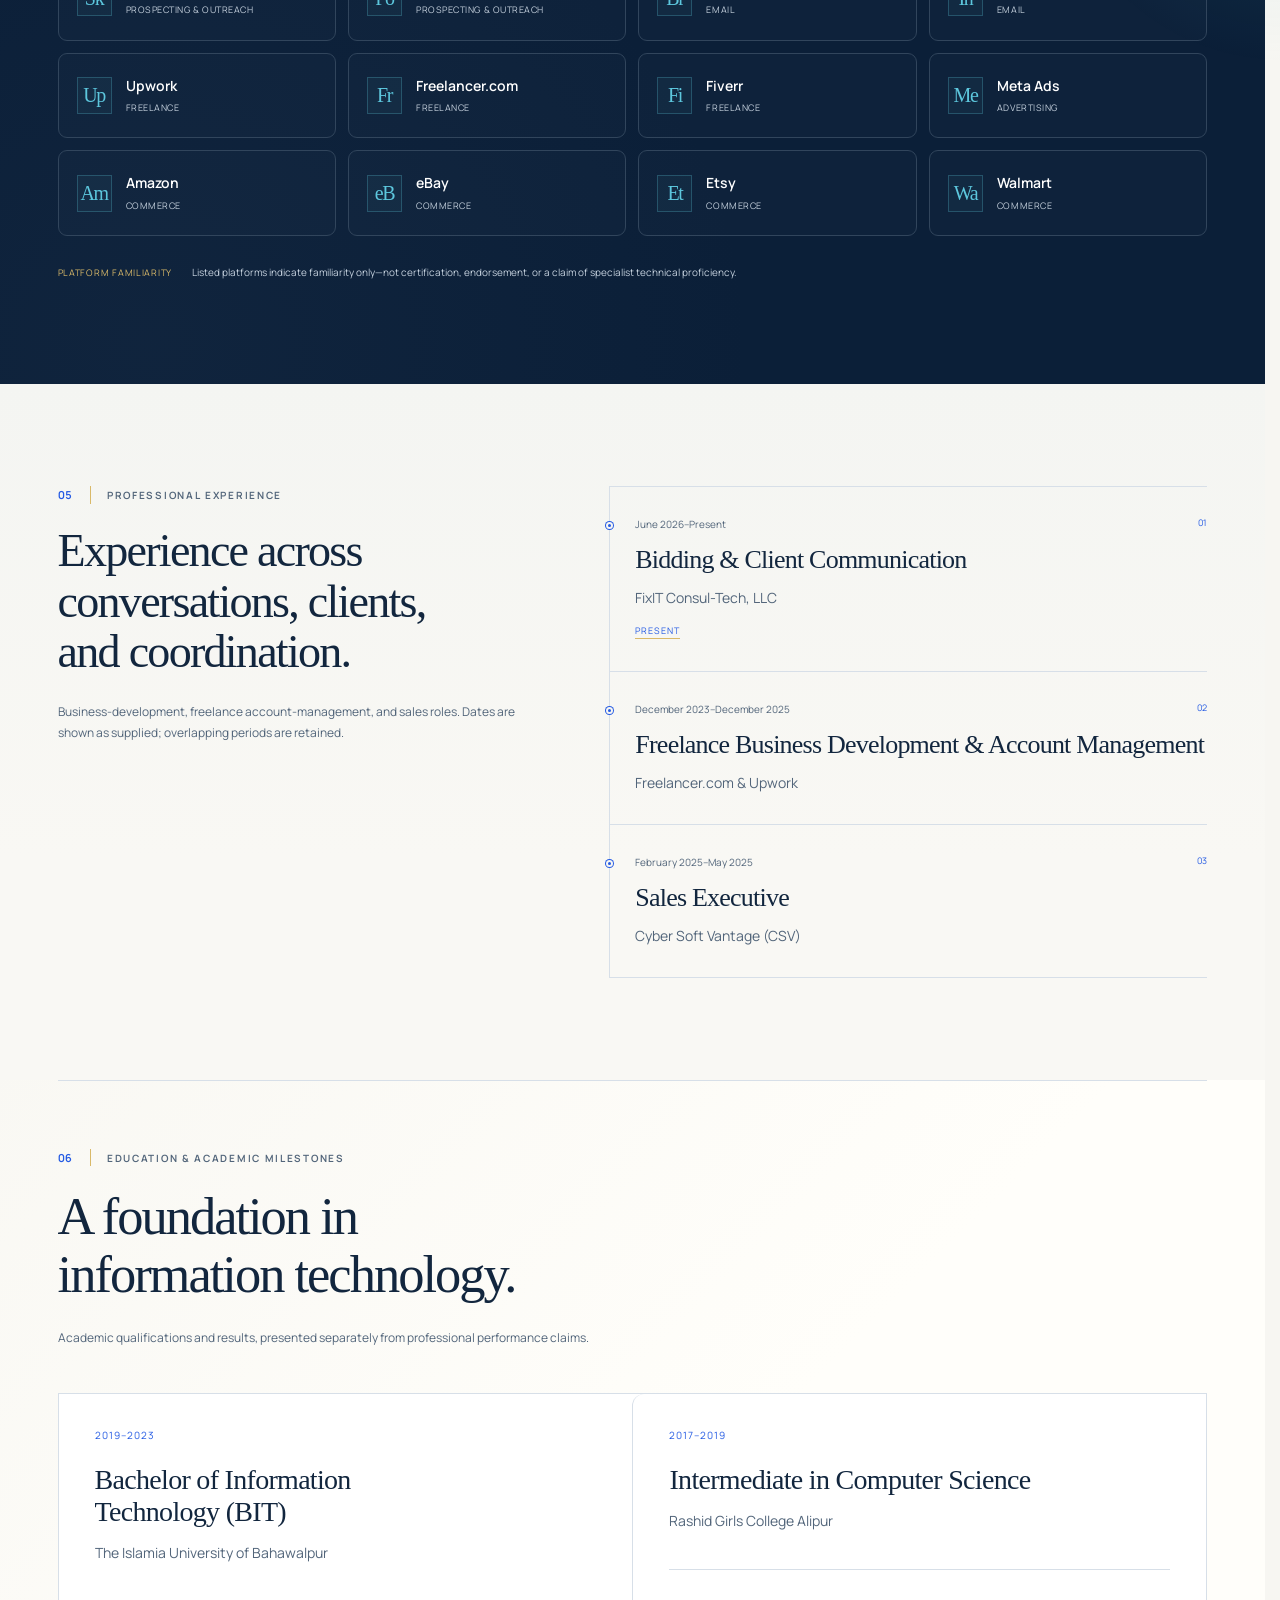
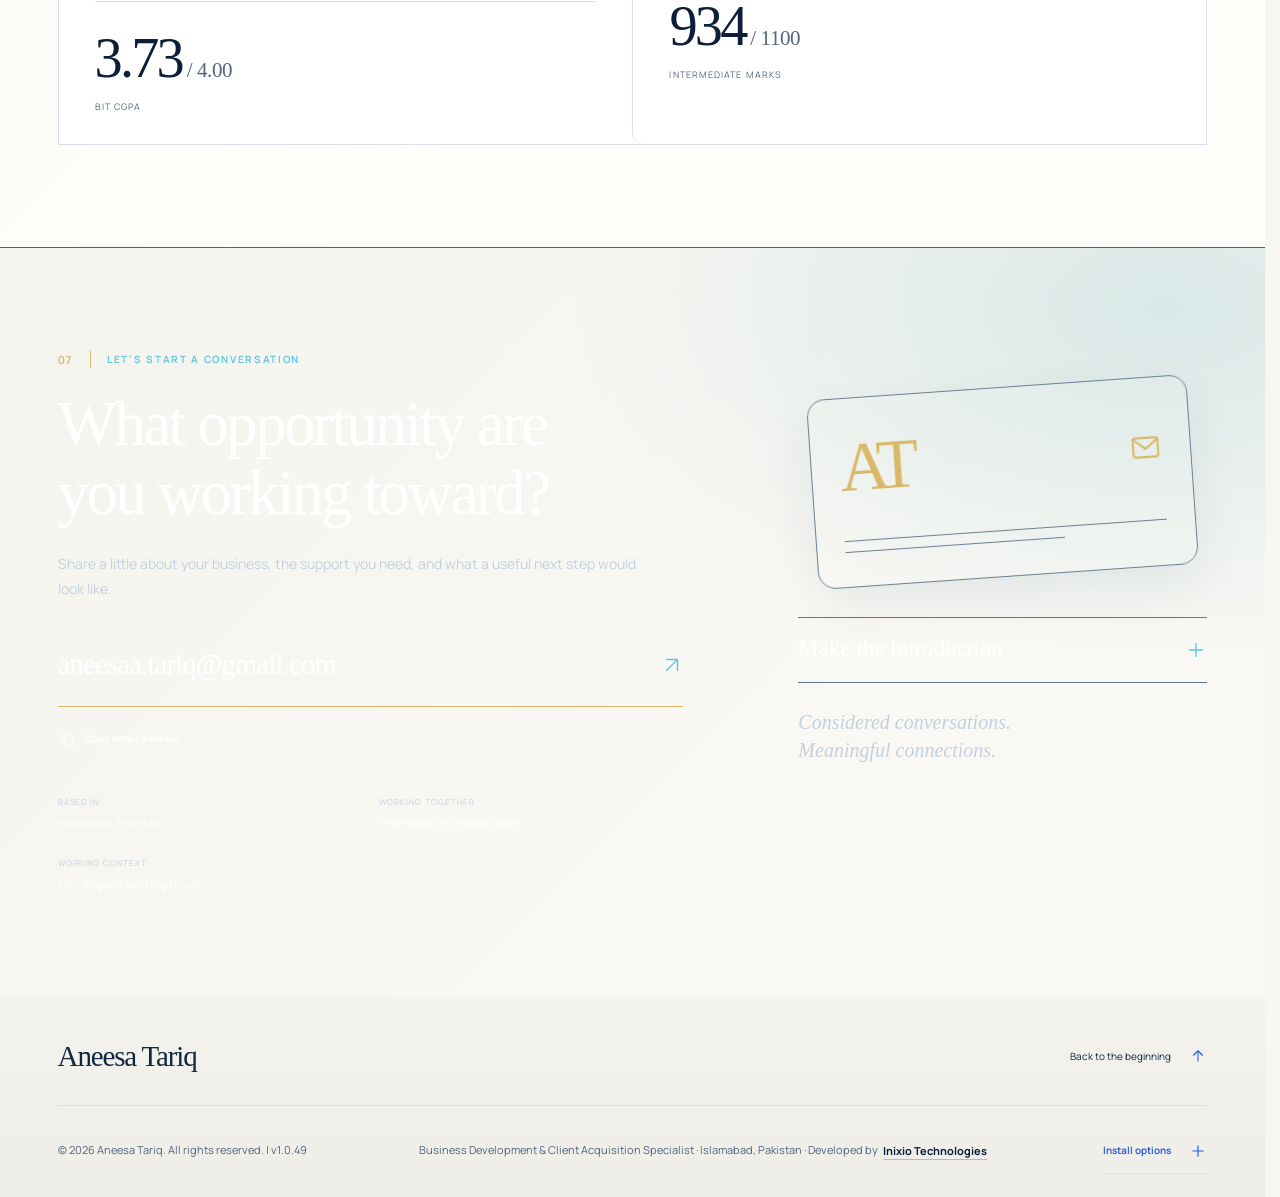
==== commit 542e2e49: "Initial commit" ====
--- a/index.html
+++ b/index.html
@@ -6,8 +6,8 @@
         <title>Aneesa Tariq | Business Development &amp; Client Acquisition Specialist</title>
         <meta name="description" content="Aneesa Tariq is a business development and client acquisition specialist in Islamabad, Pakistan, focused on B2B lead generation, tailored outreach, proposals, and client coordination." />
         <meta name="theme-color" content="#0B1F38" />
-        <meta name="portfolio-release" content="1.0.48" />
-        <meta name="portfolio-release-token" content="ec7515e6c002bc92981341d20053e17b77f24774f099fb4b05e7a9b16582b226" />
+        <meta name="portfolio-release" content="1.0.49" />
+        <meta name="portfolio-release-token" content="23c786c8b9f1a06d0dd78d992b93bbea60354eea25b8fb307d9c6d72f14f9157" />
         <meta name="color-scheme" content="light" />
         <link rel="canonical" href="https://aneesatariq.github.io/" />
         <meta property="og:type" content="website" />
@@ -28,7 +28,7 @@
         <meta name="twitter:image:alt" content="Aneesa Tariq — Business Development &amp; Client Acquisition Specialist. International B2B Collaboration." />
         <link rel="icon" href="./assets/image/icons/favicon.svg" type="image/svg+xml" sizes="any" />
         <link rel="apple-touch-icon" href="./assets/image/icons/apple-touch-icon.png" sizes="180x180" />
-        <link rel="preload" href="./assets/fonts/manrope-latin-variable.woff2?v=1.0.48" as="font" type="font/woff2" crossorigin />
+        <link rel="preload" href="./assets/fonts/manrope-latin-variable.woff2?v=1.0.49" as="font" type="font/woff2" crossorigin />
         <link rel="manifest" href="./manifest.json" />
         <style id="site-design-tokens">
             :root {
@@ -51,10 +51,10 @@
                 font-style: normal;
                 font-weight: 400 800;
                 font-display: swap;
-                src: url("./assets/fonts/manrope-latin-variable.woff2?v=1.0.48") format("woff2");
+                src: url("./assets/fonts/manrope-latin-variable.woff2?v=1.0.49") format("woff2");
             }
         </style>
-        <link rel="stylesheet" href="./assets/css/site.css?v=1.0.48" />
+        <link rel="stylesheet" href="./assets/css/site.css?v=1.0.49" />
         <script type="application/ld+json">
             {
                 "@context": "https://schema.org",
@@ -2246,7 +2246,7 @@
             </div>
             <div class="container footer-bottom">
                 <p class="footer-copyright">
-                    © 2026 Aneesa Tariq. All rights reserved. <span aria-hidden="true">|</span> <span>v1.0.48</span>
+                    © 2026 Aneesa Tariq. All rights reserved. <span aria-hidden="true">|</span> <span>v1.0.49</span>
                 </p>
                 <p class="footer-disclaimer">
                     Business Development &amp; Client Acquisition Specialist · Islamabad, Pakistan · Developed by
@@ -2442,7 +2442,7 @@
                 </section>
                 <footer class="inixio-modal-footer">
                     <p>
-                        Portfolio Version <span>v1.0.48</span> <span aria-hidden="true">|</span> © 2026 Inixio
+                        Portfolio Version <span>v1.0.49</span> <span aria-hidden="true">|</span> © 2026 Inixio
                         Technologies. All rights reserved.
                     </p>
                 </footer>
@@ -2501,6 +2501,6 @@
             </aside>
         </div>
         <p class="sr-only" id="site-announcer" role="status" aria-live="polite" aria-atomic="true"></p>
-        <script type="module" src="./assets/js/app.js?v=1.0.48"></script>
+        <script type="module" src="./assets/js/app.js?v=1.0.49"></script>
     </body>
 </html>
--- a/assets/css/site.css
+++ b/assets/css/site.css
@@ -2795,3 +2795,257 @@
         break-inside: avoid;
     }
 }
+
+@media screen {
+    :root {
+        --surface-radius: 12px;
+        --control-radius: 6px;
+        --surface-shadow: 0 16px 42px #10254112;
+        --surface-shadow-hover: 0 24px 56px #10254120;
+    }
+    body {
+        background-image: radial-gradient(ellipse at 4% 7%, #d7e8ed45, transparent 33%),
+            radial-gradient(ellipse at 98% 42%, #e8e1d345, transparent 28%);
+        background-attachment: fixed;
+    }
+    .site-header {
+        backdrop-filter: blur(18px) saturate(135%);
+        -webkit-backdrop-filter: blur(18px) saturate(135%);
+    }
+    .hero {
+        isolation: isolate;
+        background-image: linear-gradient(115deg, #f8f7f3 0%, #f8f7f3ed 53%, #e9f0ef 100%);
+    }
+    .hero::after {
+        content: "";
+        position: absolute;
+        z-index: -1;
+        width: min(48vw, 660px);
+        aspect-ratio: 1;
+        right: -13%;
+        top: -20%;
+        border-radius: 50%;
+        background: radial-gradient(circle, #5dc7dd20 0%, #5dc7dd0a 44%, transparent 70%);
+        pointer-events: none;
+    }
+    .section-heading {
+        position: relative;
+    }
+    .about-section,
+    .education-section {
+        background-color: #fffefa;
+        background-image: linear-gradient(135deg, #f6f5f0a8, transparent 55%);
+    }
+    .services-section {
+        background-image: linear-gradient(180deg, #f2f4f2 0%, #fff 280px);
+    }
+    .services-grid {
+        gap: 14px;
+        border-top: 0;
+    }
+    .service-card {
+        position: relative;
+        padding: 29px 25px;
+        border: 1px solid #dfe4e8;
+        border-radius: var(--surface-radius);
+        background: #ffffffd9;
+        box-shadow: 0 5px 18px #10254108;
+        transition: transform .28s var(--ease), border-color .28s, box-shadow .28s;
+    }
+    .service-card:not(:nth-child(3n + 1)) {
+        border-left: 1px solid #dfe4e8;
+        padding-left: 25px;
+    }
+    .service-card:nth-child(2n) {
+        border-left: 1px solid #dfe4e8;
+        padding-left: 25px;
+        padding-right: 25px;
+    }
+    .service-card:hover {
+        transform: translateY(-5px);
+        border-color: #9db3c0;
+        box-shadow: var(--surface-shadow);
+    }
+    .service-top > .icon {
+        width: 38px;
+        height: 38px;
+        padding: 8px;
+        border-radius: 9px;
+        background: #eaf3f4;
+    }
+    .process-band {
+        background-image: radial-gradient(ellipse at 92% 0%, #28627a55, transparent 45%),
+            linear-gradient(112deg, #13263b, #18344b 70%, #1a2d40);
+    }
+    .portfolio-card {
+        overflow: hidden;
+        border-radius: var(--surface-radius);
+        box-shadow: 0 7px 25px #1025410a;
+        transition: transform .3s var(--ease), border-color .3s, box-shadow .3s;
+    }
+    .portfolio-card:hover {
+        transform: translateY(-5px);
+        border-color: #91a6b9;
+        box-shadow: var(--surface-shadow-hover);
+    }
+    .scope-visual {
+        background-image: linear-gradient(135deg, #edf1f2, #e8edf0 58%, #f2eee5);
+    }
+    .tools-section {
+        position: relative;
+        isolation: isolate;
+        background-image: radial-gradient(ellipse at 88% 8%, #22768a2b, transparent 35%),
+            radial-gradient(ellipse at 12% 96%, #283d572b, transparent 38%);
+    }
+    .tool-item {
+        border-radius: 9px;
+        background: #ffffff04;
+        transition: transform .24s var(--ease), border-color .24s, background .24s;
+    }
+    .tool-item:hover {
+        transform: translateY(-3px);
+        border-color: #7d9aab;
+        background: #ffffff0b;
+    }
+    .experience-section {
+        background-image: linear-gradient(180deg, #f4f5f2, #f9f8f4 68%);
+    }
+    .timeline li {
+        transition: transform .25s var(--ease);
+    }
+    .timeline li:hover {
+        transform: translateX(4px);
+    }
+    .education-card {
+        border-radius: var(--surface-radius);
+        background: #ffffffc7;
+        transition: transform .28s var(--ease), box-shadow .28s;
+    }
+    .education-card:hover {
+        transform: translateY(-4px);
+        box-shadow: var(--surface-shadow);
+    }
+    .contact-section {
+        background-image: radial-gradient(ellipse at 92% 8%, #d9e8e7 0, transparent 36%),
+            linear-gradient(135deg, #f4f3ee, #f9f8f4 65%);
+    }
+    .contact-letter {
+        border-radius: 18px;
+        box-shadow: 0 18px 50px #10254112;
+        transition: transform .4s var(--ease), box-shadow .4s;
+    }
+    .contact-side:hover .contact-letter {
+        transform: rotate(-4deg) scale(1.025);
+        box-shadow: 0 24px 58px #10254120;
+    }
+    .contact-email {
+        transition: color .2s, gap .25s var(--ease);
+    }
+    .contact-email:hover {
+        gap: 14px;
+    }
+    .site-footer {
+        background-image: linear-gradient(180deg, #f3f2ed, #eeede8);
+    }
+    .button,
+    .filter-button,
+    .icon-button,
+    .site-header .primary-nav a {
+        border-radius: var(--control-radius);
+        transition: color .2s, background-color .2s, border-color .2s, transform .2s var(--ease), box-shadow .2s;
+    }
+    .button:hover,
+    .filter-button:hover,
+    .icon-button:hover {
+        transform: translateY(-2px);
+    }
+    .button:active,
+    .filter-button:active,
+    .icon-button:active {
+        transform: translateY(0) scale(.98);
+    }
+    .site-dialog {
+        border-radius: 16px;
+        box-shadow: 0 32px 90px #06152938;
+    }
+    .notice {
+        border-radius: 10px;
+        box-shadow: var(--surface-shadow);
+    }
+}
+
+@media screen and (prefers-reduced-motion: no-preference) {
+    .hero::after {
+        animation: ambient-drift 18s ease-in-out infinite alternate;
+    }
+    .tools-section::after {
+        content: "";
+        position: absolute;
+        z-index: -1;
+        width: 30rem;
+        aspect-ratio: 1;
+        right: -16rem;
+        top: 22%;
+        border-radius: 50%;
+        background: radial-gradient(circle, #58c5d91c, transparent 68%);
+        animation: ambient-drift 22s ease-in-out infinite alternate-reverse;
+        pointer-events: none;
+    }
+    @keyframes ambient-drift {
+        from { transform: translate3d(0, -8px, 0) scale(.96); }
+        to { transform: translate3d(-18px, 15px, 0) scale(1.04); }
+    }
+}
+
+@media screen and (max-width: 899px) {
+    .service-card,
+    .service-card:not(:nth-child(3n + 1)),
+    .service-card:nth-child(2n) {
+        padding: 24px 21px;
+    }
+}
+
+@media screen and (max-width: 599px) {
+    .service-card,
+    .service-card,
+    .service-card:not(:nth-child(3n + 1)),
+    .service-card:nth-child(2n) {
+        border-left: 1px solid #dfe4e8;
+        border-radius: 10px;
+    }
+    .portfolio-grid {
+        gap: 18px;
+    }
+    .tool-item {
+        padding: 17px 14px;
+    }
+}
+
+@media screen and (prefers-reduced-motion: reduce) {
+    .service-card,
+    .portfolio-card,
+    .tool-item,
+    .education-card,
+    .contact-letter,
+    .timeline li,
+    .button,
+    .filter-button,
+    .icon-button {
+        transition-duration: .01ms !important;
+    }
+    .service-card:hover,
+    .portfolio-card:hover,
+    .tool-item:hover,
+    .education-card:hover,
+    .timeline li:hover,
+    .button:hover,
+    .filter-button:hover,
+    .icon-button:hover,
+    .contact-side:hover .contact-letter {
+        transform: none;
+    }
+    .hero::after,
+    .tools-section::after {
+        animation: none !important;
+    }
+}
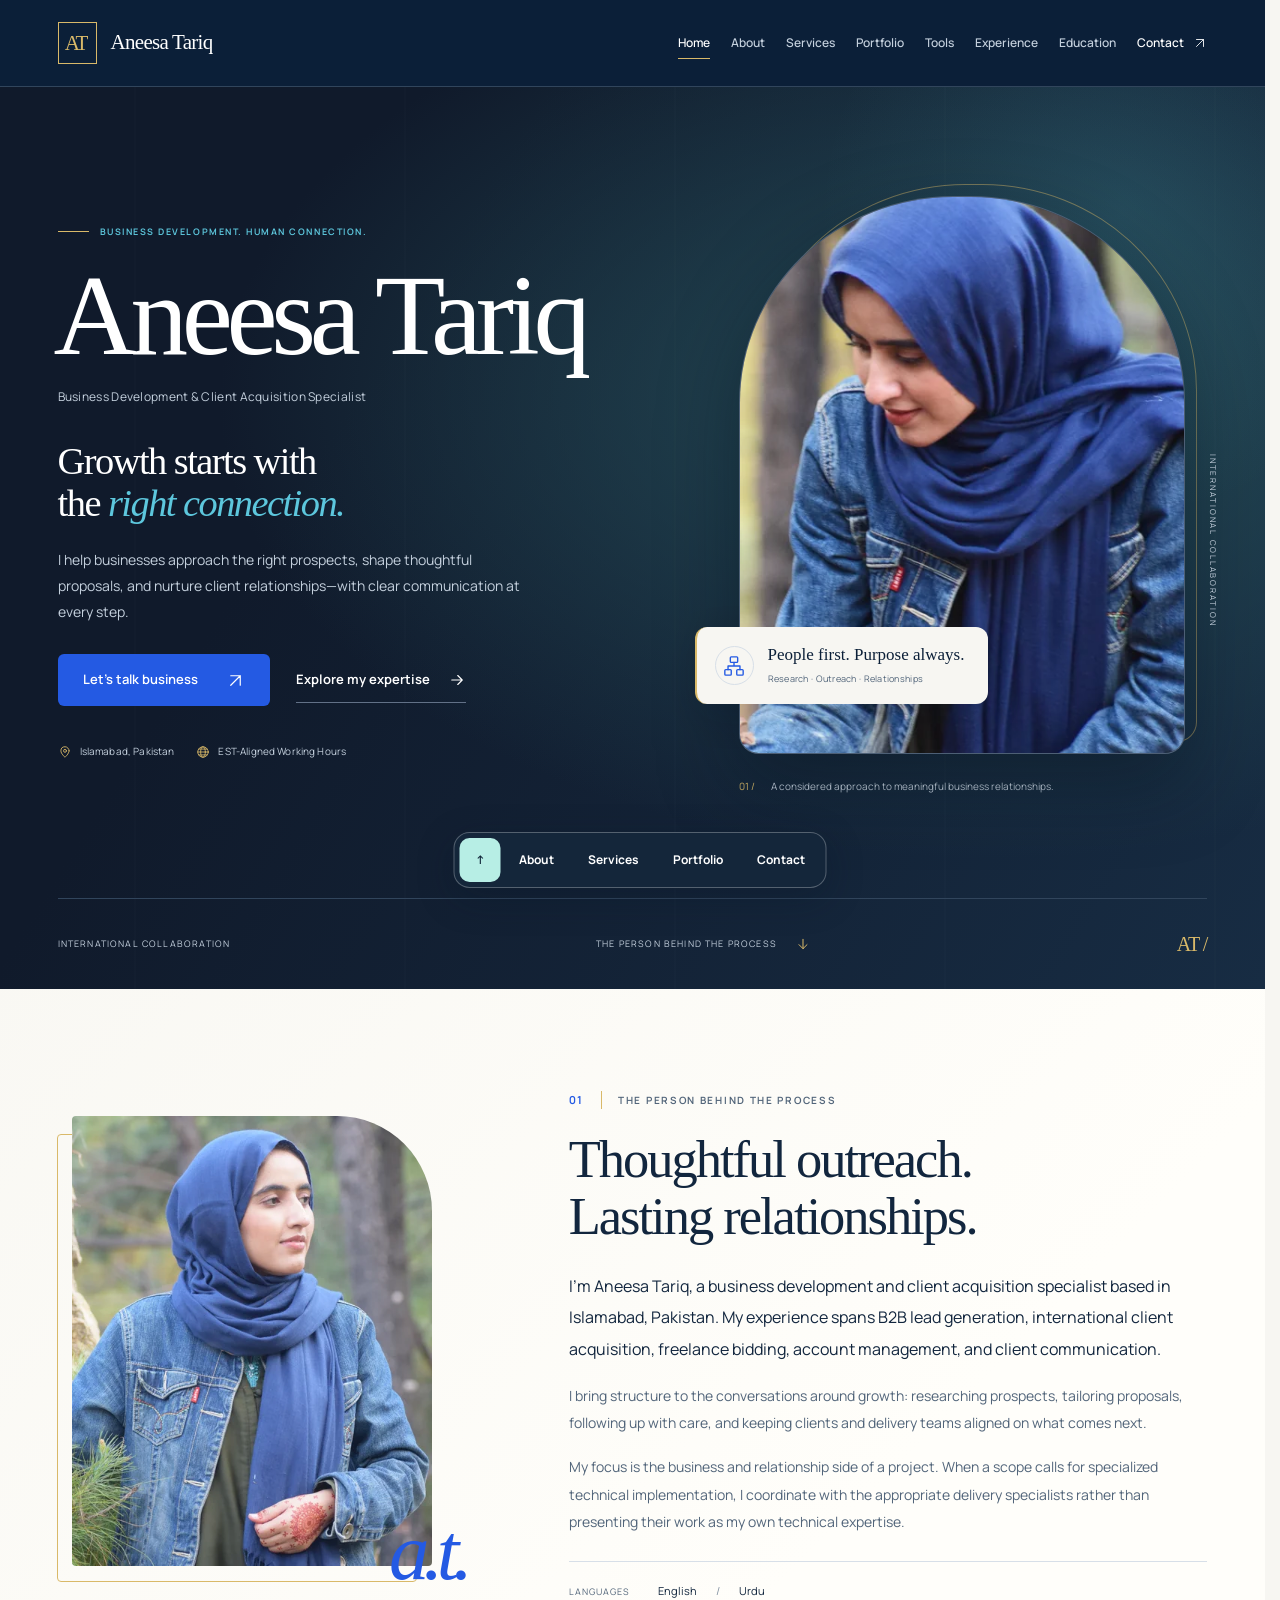
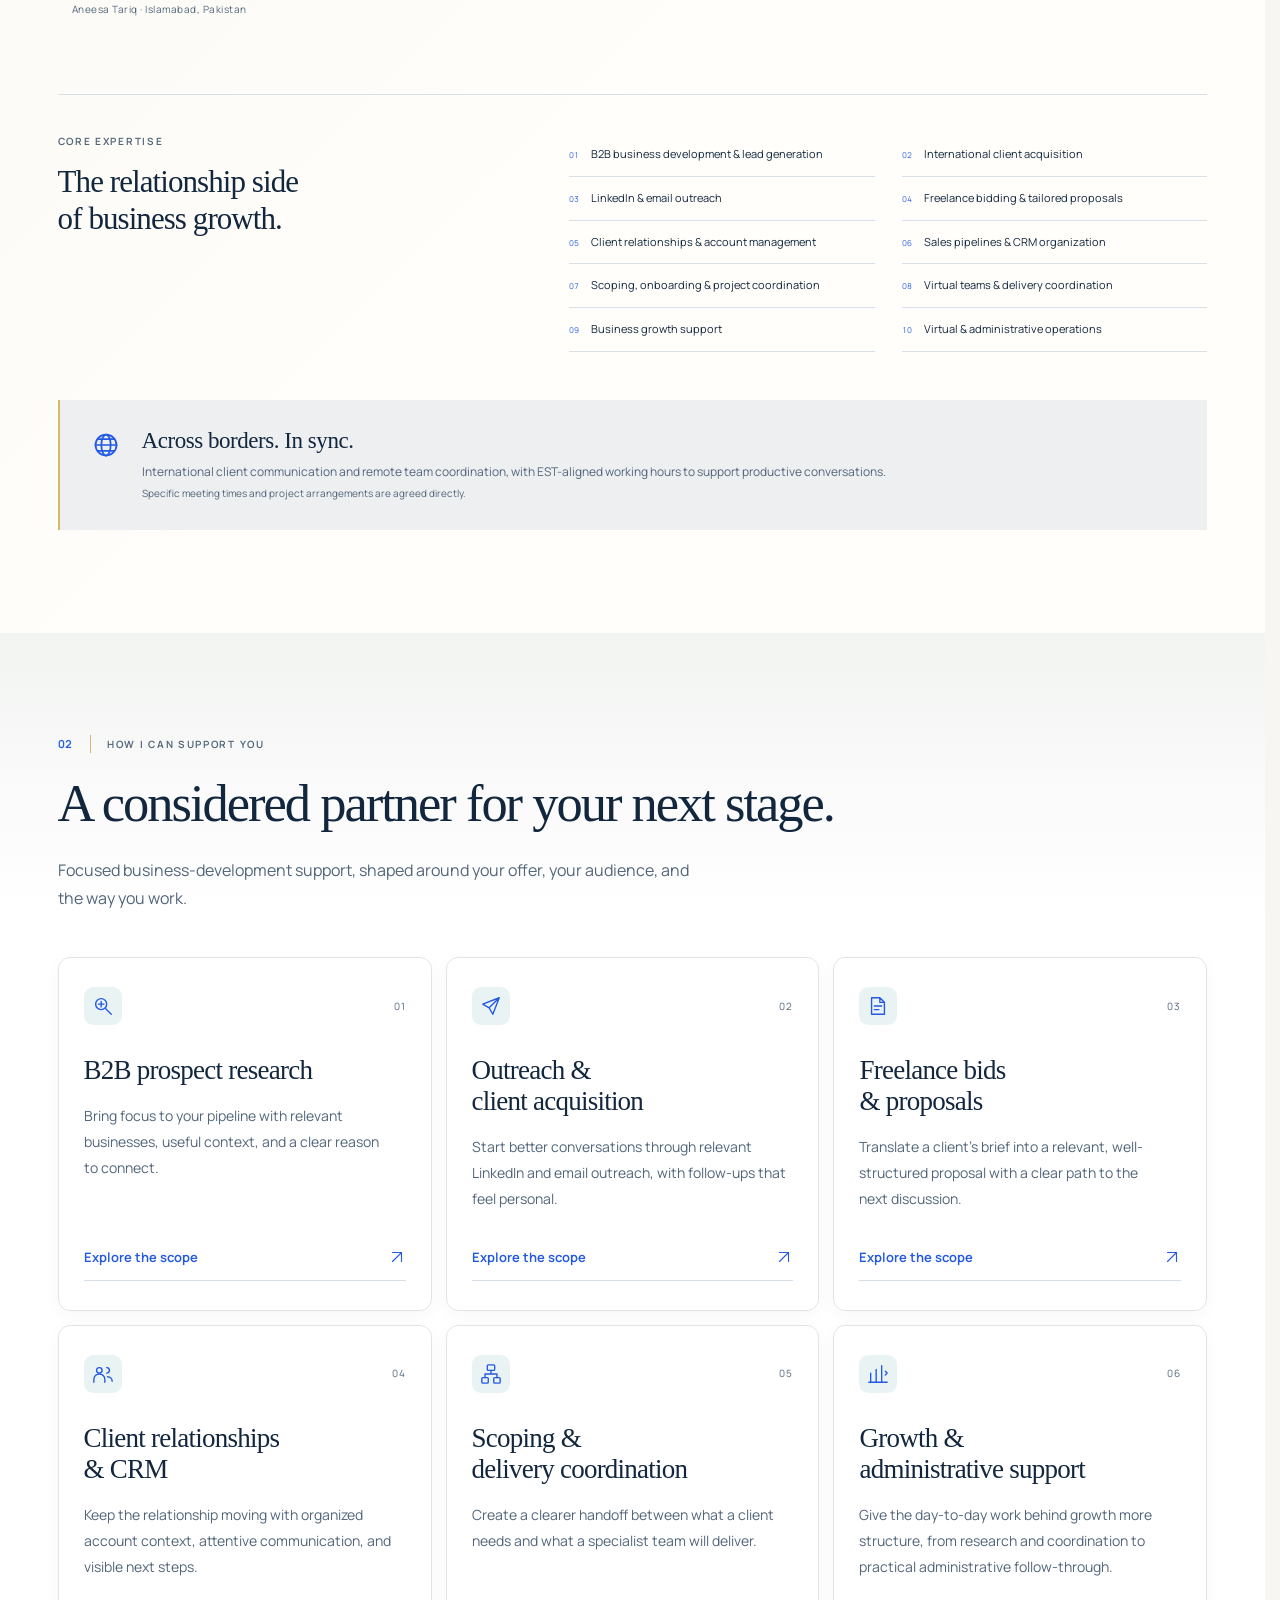
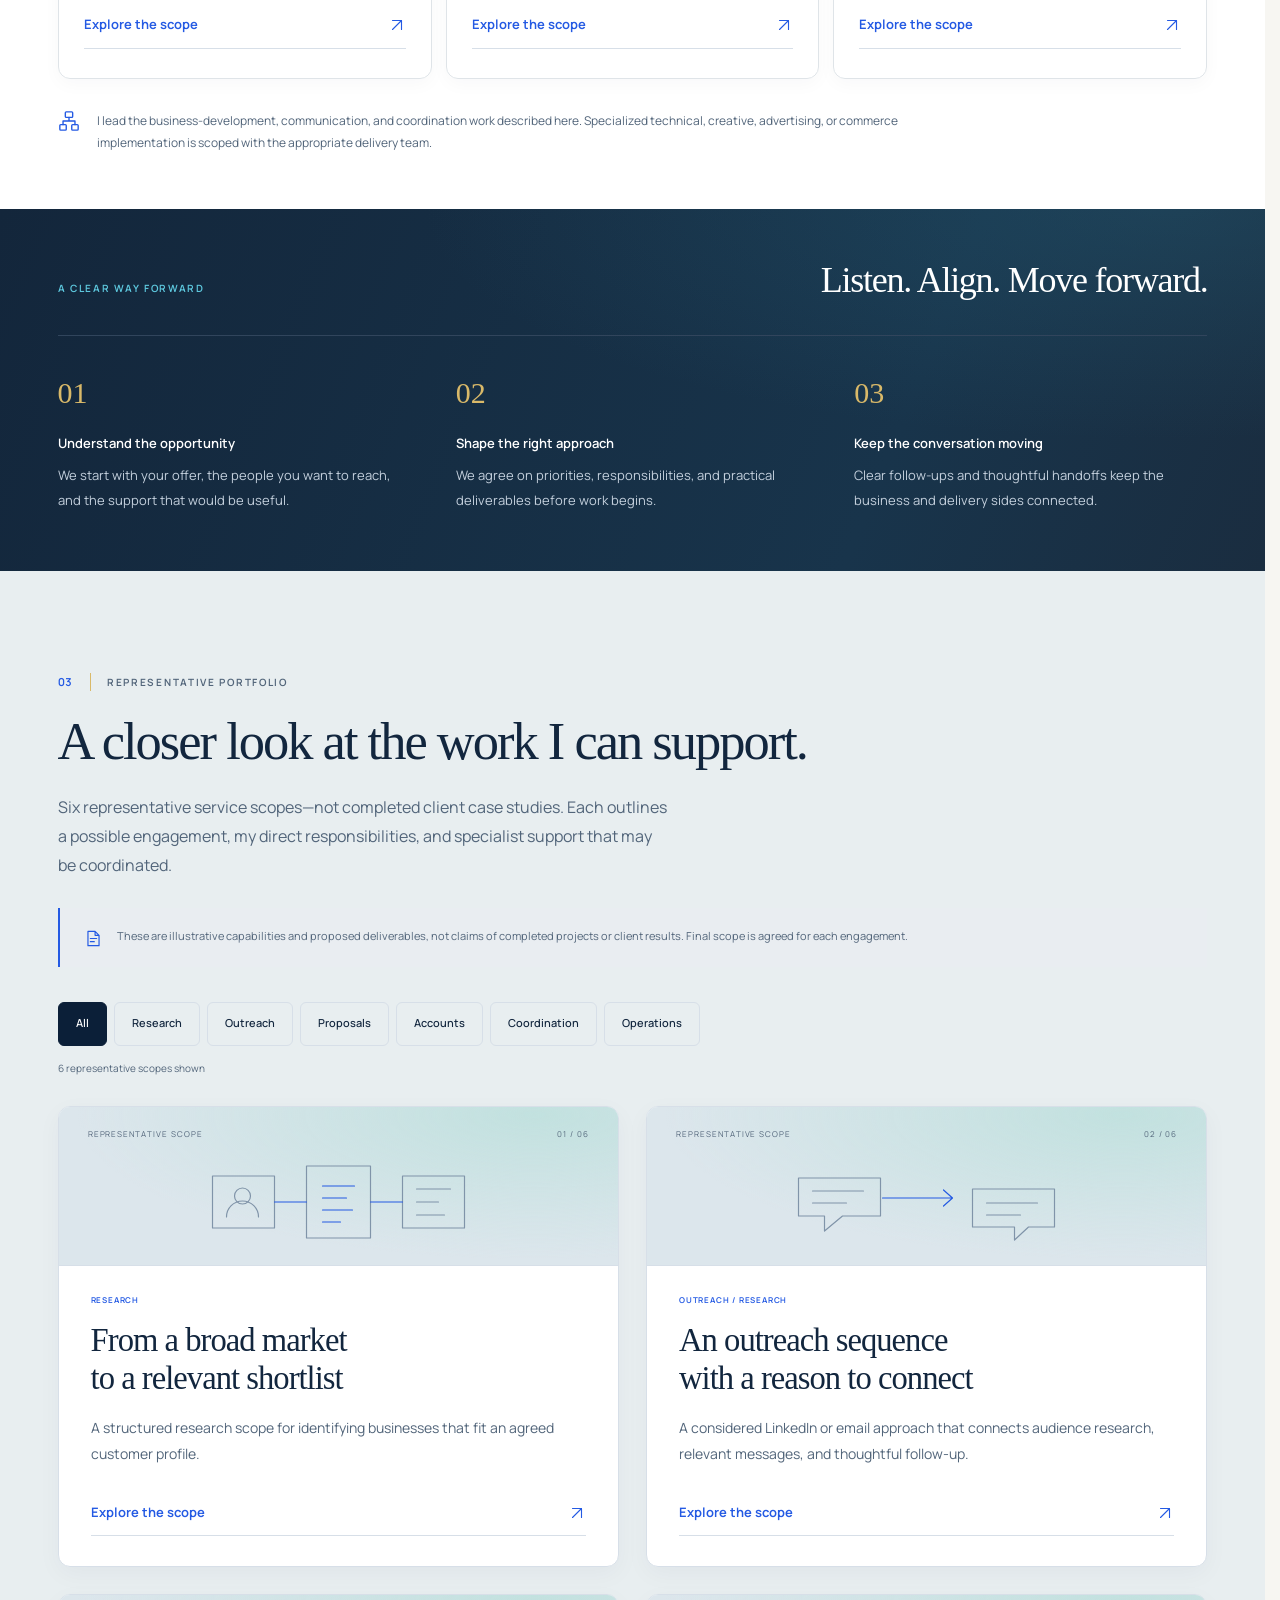
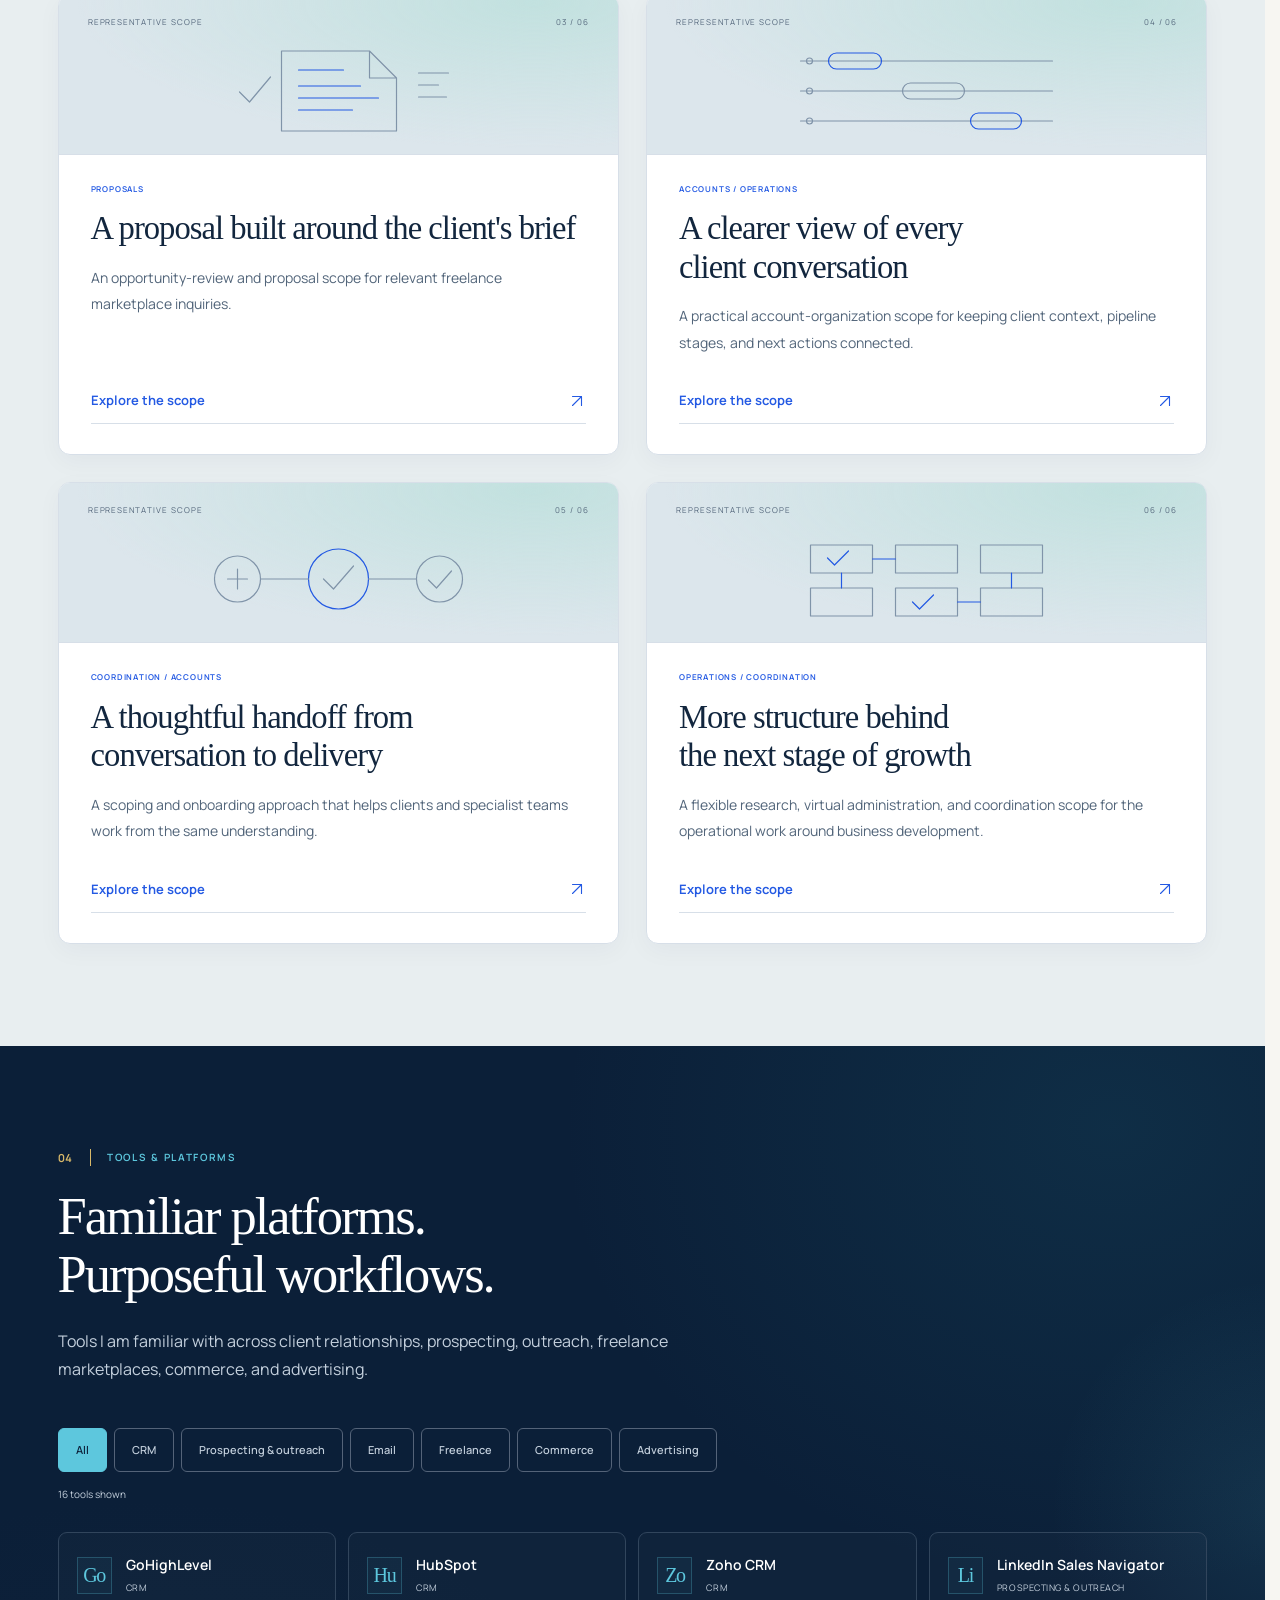
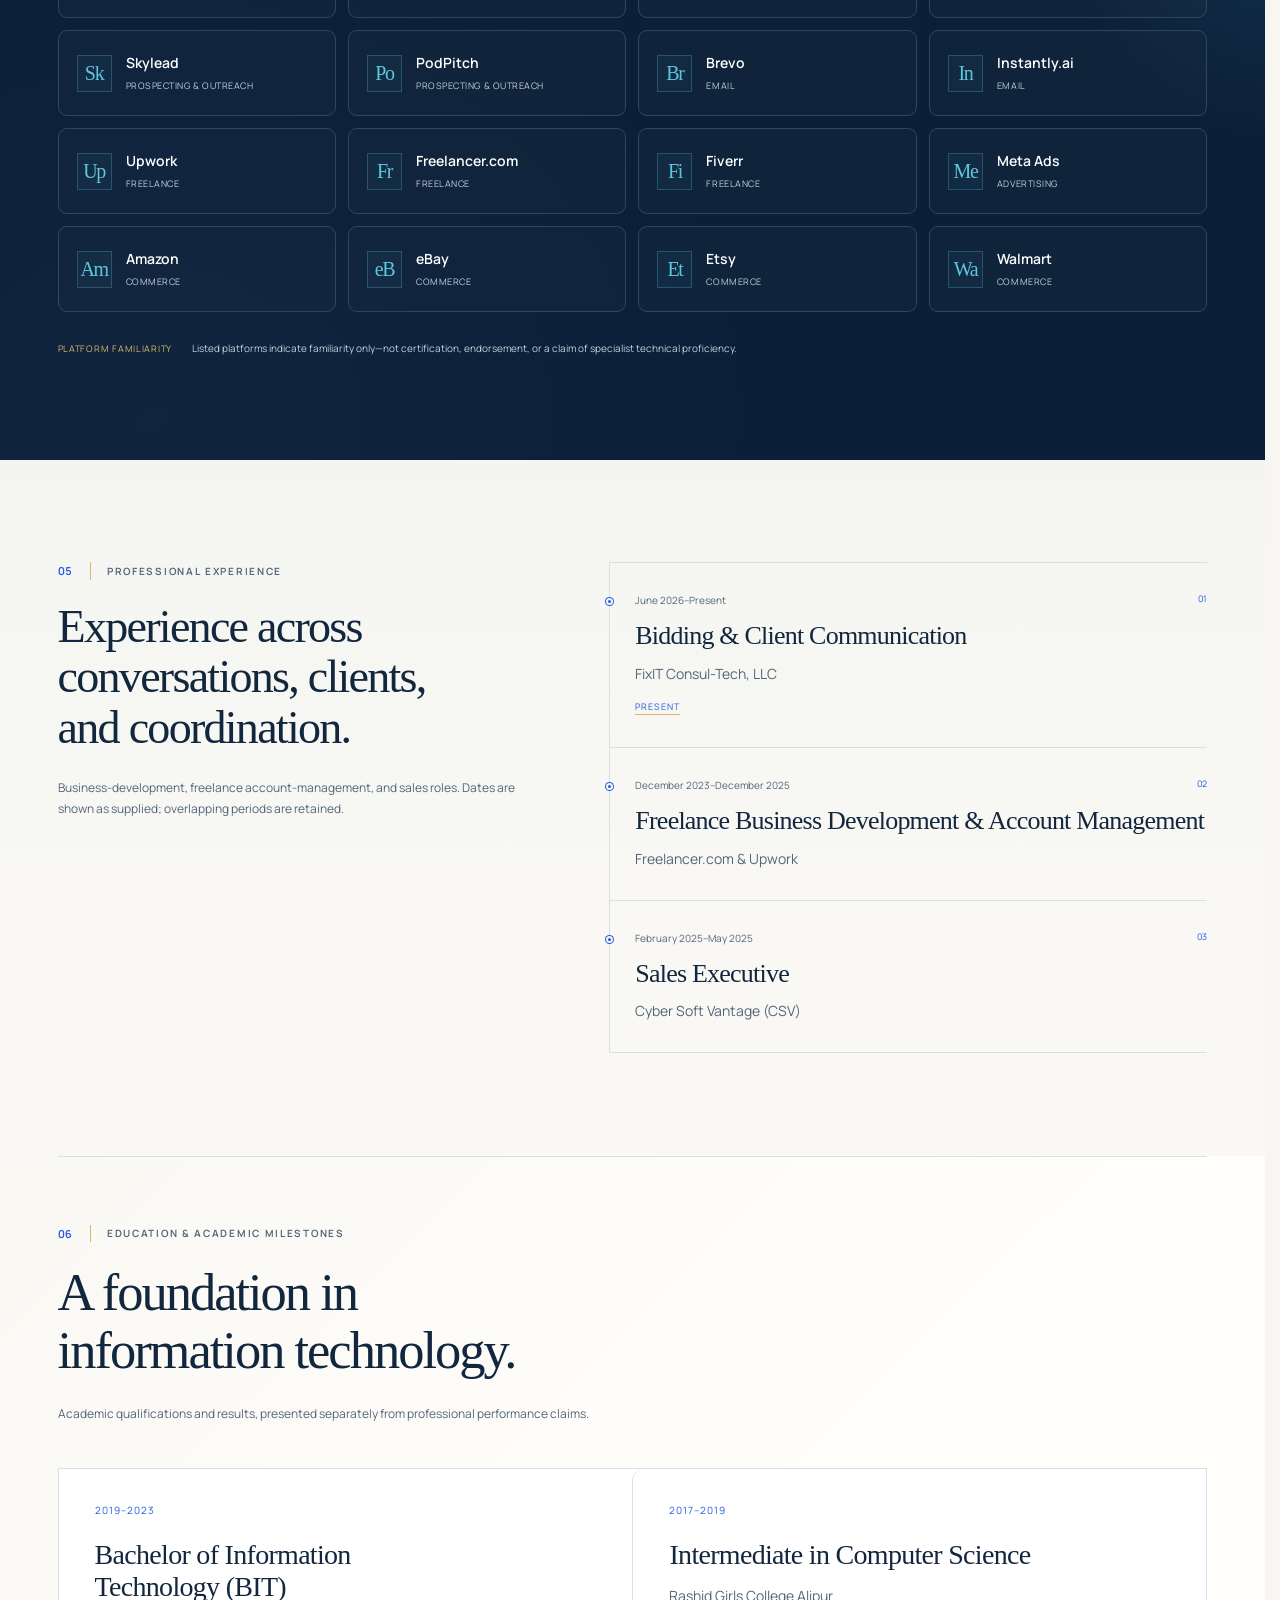
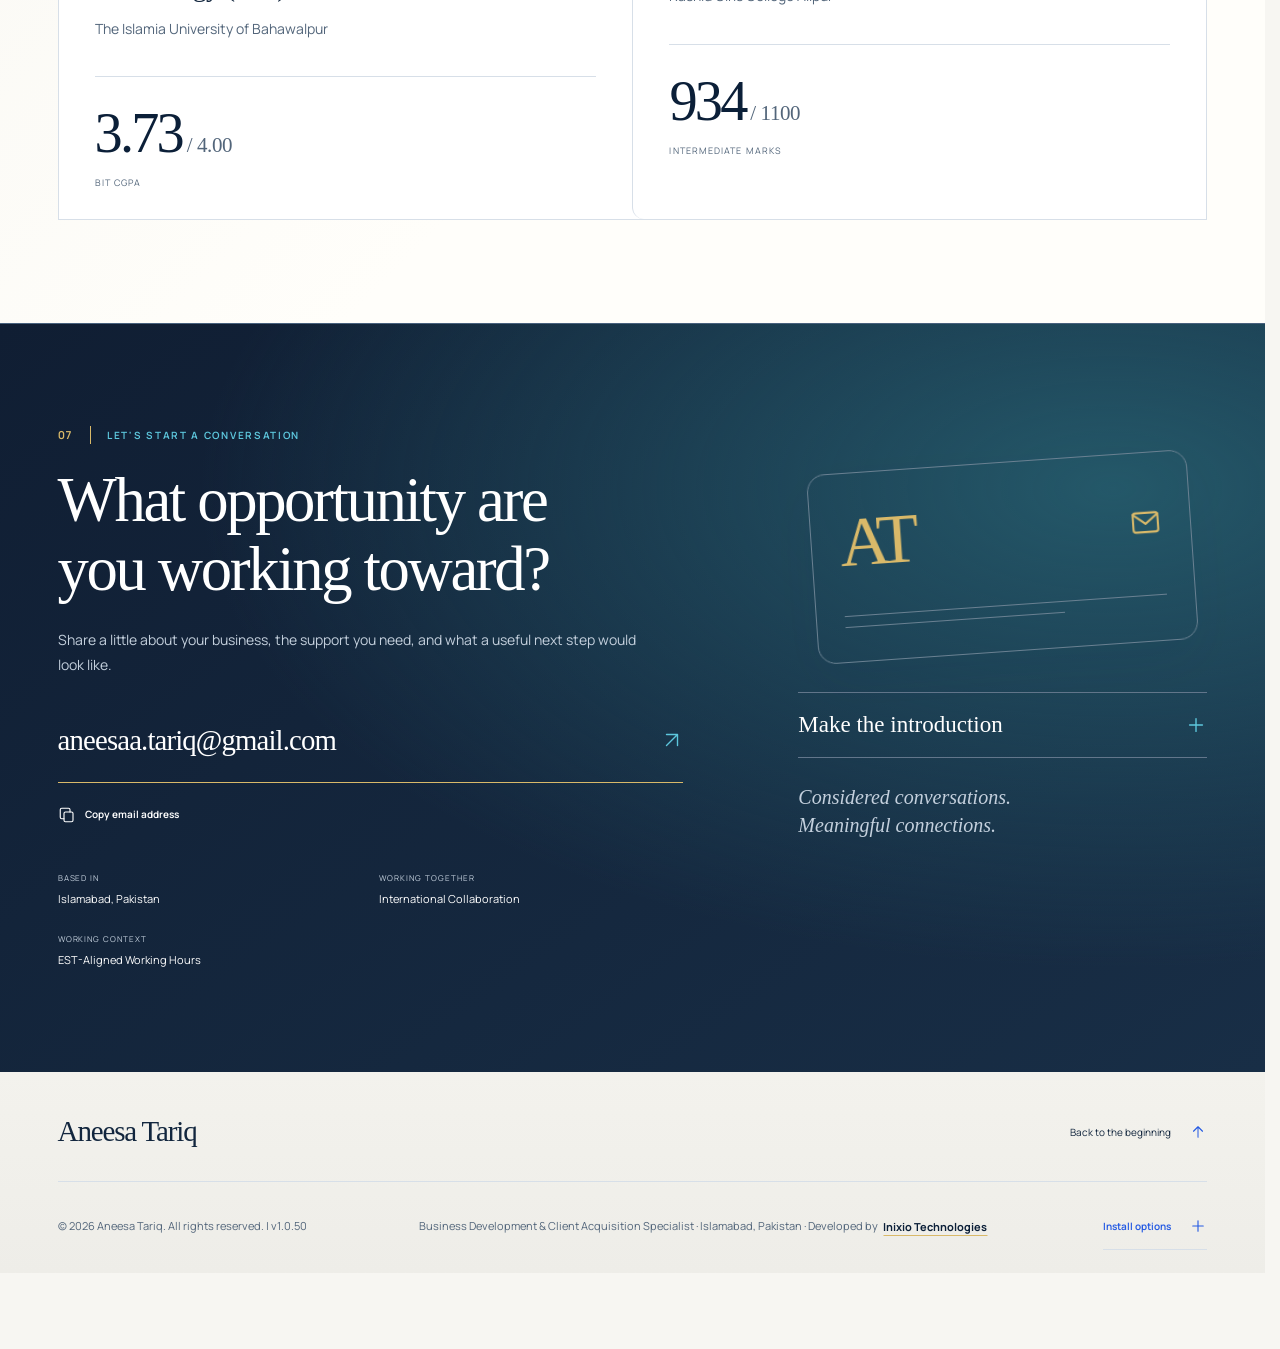
==== commit e4439c6f: "Initial commit" ====
--- a/index.html
+++ b/index.html
@@ -6,8 +6,8 @@
         <title>Aneesa Tariq | Business Development &amp; Client Acquisition Specialist</title>
         <meta name="description" content="Aneesa Tariq is a business development and client acquisition specialist in Islamabad, Pakistan, focused on B2B lead generation, tailored outreach, proposals, and client coordination." />
         <meta name="theme-color" content="#0B1F38" />
-        <meta name="portfolio-release" content="1.0.49" />
-        <meta name="portfolio-release-token" content="23c786c8b9f1a06d0dd78d992b93bbea60354eea25b8fb307d9c6d72f14f9157" />
+        <meta name="portfolio-release" content="1.0.50" />
+        <meta name="portfolio-release-token" content="3ff9bca3420a3277544a4ae7c5cc8cafb094309282b9282737a7d67dac5ba0c7" />
         <meta name="color-scheme" content="light" />
         <link rel="canonical" href="https://aneesatariq.github.io/" />
         <meta property="og:type" content="website" />
@@ -28,7 +28,7 @@
         <meta name="twitter:image:alt" content="Aneesa Tariq — Business Development &amp; Client Acquisition Specialist. International B2B Collaboration." />
         <link rel="icon" href="./assets/image/icons/favicon.svg" type="image/svg+xml" sizes="any" />
         <link rel="apple-touch-icon" href="./assets/image/icons/apple-touch-icon.png" sizes="180x180" />
-        <link rel="preload" href="./assets/fonts/manrope-latin-variable.woff2?v=1.0.49" as="font" type="font/woff2" crossorigin />
+        <link rel="preload" href="./assets/fonts/manrope-latin-variable.woff2?v=1.0.50" as="font" type="font/woff2" crossorigin />
         <link rel="manifest" href="./manifest.json" />
         <style id="site-design-tokens">
             :root {
@@ -51,10 +51,10 @@
                 font-style: normal;
                 font-weight: 400 800;
                 font-display: swap;
-                src: url("./assets/fonts/manrope-latin-variable.woff2?v=1.0.49") format("woff2");
+                src: url("./assets/fonts/manrope-latin-variable.woff2?v=1.0.50") format("woff2");
             }
         </style>
-        <link rel="stylesheet" href="./assets/css/site.css?v=1.0.49" />
+        <link rel="stylesheet" href="./assets/css/site.css?v=1.0.50" />
         <script type="application/ld+json">
             {
                 "@context": "https://schema.org",
@@ -2225,6 +2225,14 @@
                     </div>
                 </div>
             </section>
+            <nav class="section-dock" aria-label="Jump to a section" hidden>
+                <span class="section-dock-progress" aria-hidden="true"></span>
+                <a href="#home" aria-label="Back to top">↑</a>
+                <a href="#about">About</a>
+                <a href="#services">Services</a>
+                <a href="#portfolio">Portfolio</a>
+                <a href="#contact">Contact</a>
+            </nav>
         </main>
         <footer class="site-footer">
             <div class="container footer-top">
@@ -2246,7 +2254,7 @@
             </div>
             <div class="container footer-bottom">
                 <p class="footer-copyright">
-                    © 2026 Aneesa Tariq. All rights reserved. <span aria-hidden="true">|</span> <span>v1.0.49</span>
+                    © 2026 Aneesa Tariq. All rights reserved. <span aria-hidden="true">|</span> <span>v1.0.50</span>
                 </p>
                 <p class="footer-disclaimer">
                     Business Development &amp; Client Acquisition Specialist · Islamabad, Pakistan · Developed by
@@ -2442,7 +2450,7 @@
                 </section>
                 <footer class="inixio-modal-footer">
                     <p>
-                        Portfolio Version <span>v1.0.49</span> <span aria-hidden="true">|</span> © 2026 Inixio
+                        Portfolio Version <span>v1.0.50</span> <span aria-hidden="true">|</span> © 2026 Inixio
                         Technologies. All rights reserved.
                     </p>
                 </footer>
@@ -2501,6 +2509,6 @@
             </aside>
         </div>
         <p class="sr-only" id="site-announcer" role="status" aria-live="polite" aria-atomic="true"></p>
-        <script type="module" src="./assets/js/app.js?v=1.0.49"></script>
+        <script type="module" src="./assets/js/app.js?v=1.0.50"></script>
     </body>
 </html>
--- a/assets/css/site.css
+++ b/assets/css/site.css
@@ -3049,3 +3049,105 @@
         animation: none !important;
     }
 }
+
+/* Portfolio layout and section navigation */
+@media screen {
+    .hero.dark-section {
+        background-color: #101e33;
+        background-image: radial-gradient(ellipse at 78% 35%, #254c57, transparent 55%),
+            linear-gradient(122deg, #101a2b 30%, #172c43);
+    }
+    .hero-grid {
+        gap: clamp(32px, 6vw, 92px);
+        padding-block: clamp(56px, 8vw, 118px);
+    }
+    .hero h1 {
+        white-space: normal;
+        font-size: clamp(56px, 9vw, 135px);
+        line-height: .95;
+    }
+    .hero-statement {
+        font-size: clamp(30px, 3vw, 46px);
+    }
+    .hero .portrait-frame picture {
+        border-radius: 48% 48% 20px 20px / 37% 37% 20px 20px;
+        box-shadow: 0 28px 80px #040c1a66;
+    }
+    .hero .portrait-frame::before {
+        inset: -12px -12px 12px 12px;
+        border-radius: 48% 48% 20px 20px / 37% 37% 20px 20px;
+    }
+    .hero .portrait-tag {
+        border-radius: 12px;
+    }
+    .portfolio-section {
+        background: #e8eef0;
+    }
+    .portfolio-section .scope-visual {
+        background: radial-gradient(ellipse at 85% 5%, #c2e1df, transparent 68%), #dce6ec;
+    }
+    .contact-section.dark-section {
+        background-image: radial-gradient(ellipse at 88% 22%, #245869, transparent 58%),
+            linear-gradient(145deg, #101e33, #182e46);
+    }
+    .tools-section {
+        overflow: clip;
+    }
+    body:has(.section-dock:not([hidden])) {
+        padding-bottom: calc(76px + env(safe-area-inset-bottom));
+    }
+    .section-dock {
+        position: fixed;
+        z-index: 12;
+        inset: auto auto max(12px, env(safe-area-inset-bottom)) 50%;
+        transform: translateX(-50%);
+        display: flex;
+        align-items: center;
+        gap: 2px;
+        padding: 5px;
+        border: 1px solid #ffffff45;
+        border-radius: 16px;
+        background: #14263a;
+        color: #fff;
+        box-shadow: 0 10px 36px #07152648;
+    }
+    .section-dock-progress {
+        position: absolute;
+        inset: auto 12px 2px;
+        height: 2px;
+        background: #78dacd;
+        transform: scaleX(var(--read-progress, 0));
+        transform-origin: left;
+        pointer-events: none;
+    }
+    .section-dock a {
+        display: grid;
+        place-items: center;
+        min-height: 44px;
+        padding-inline: clamp(7px, 2vw, 16px);
+        border-radius: 10px;
+        text-decoration: none;
+        font-size: .75rem;
+        font-weight: 700;
+    }
+    .section-dock a:is(:hover, :focus-visible) {
+        background: #314b60;
+        outline-color: #78dacd;
+        outline-offset: -3px;
+    }
+    .section-dock a[aria-current] {
+        background: #b7eee5;
+        color: #102438;
+    }
+}
+@media screen and (max-width: 599px) {
+    .hero-grid {
+        padding-block: 44px;
+    }
+    .hero h1 {
+        font-size: clamp(48px, 12vw, 72px);
+    }
+    .hero-portrait {
+        margin-inline: 12px;
+    }
+}
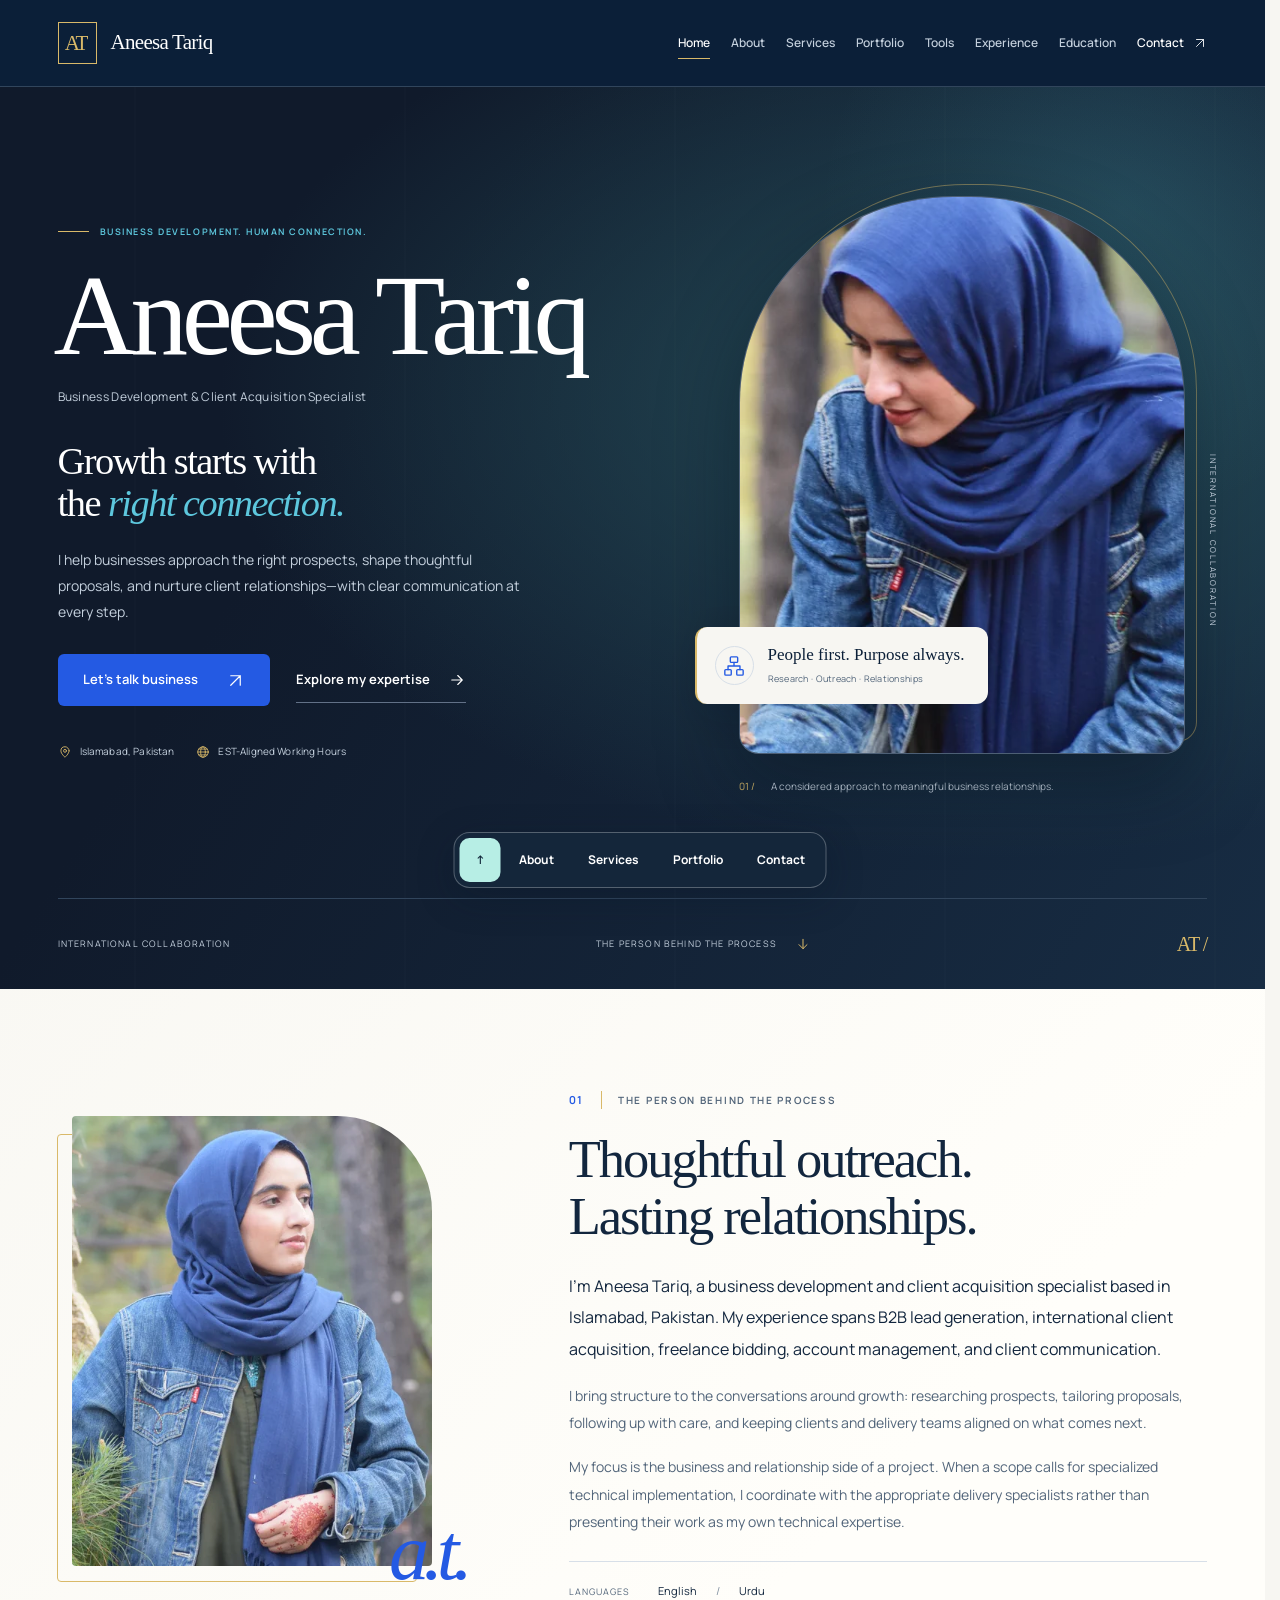
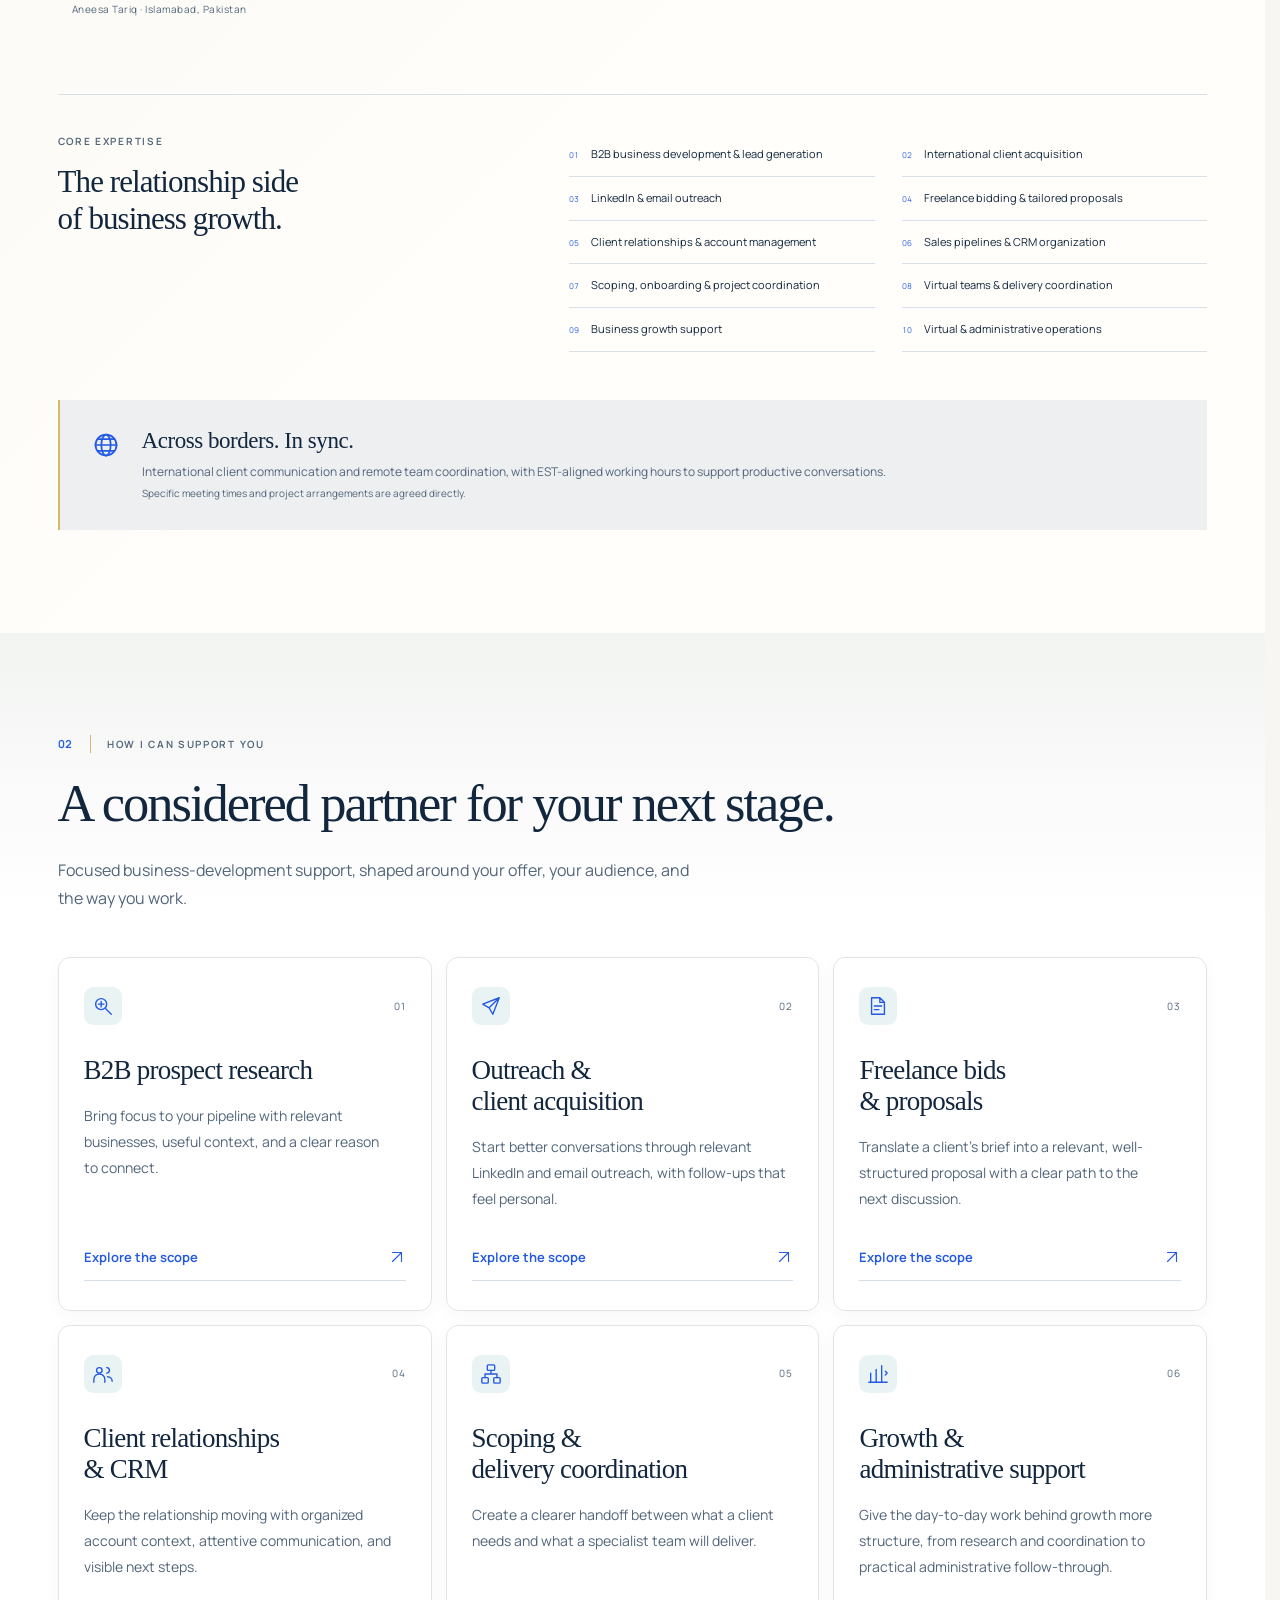
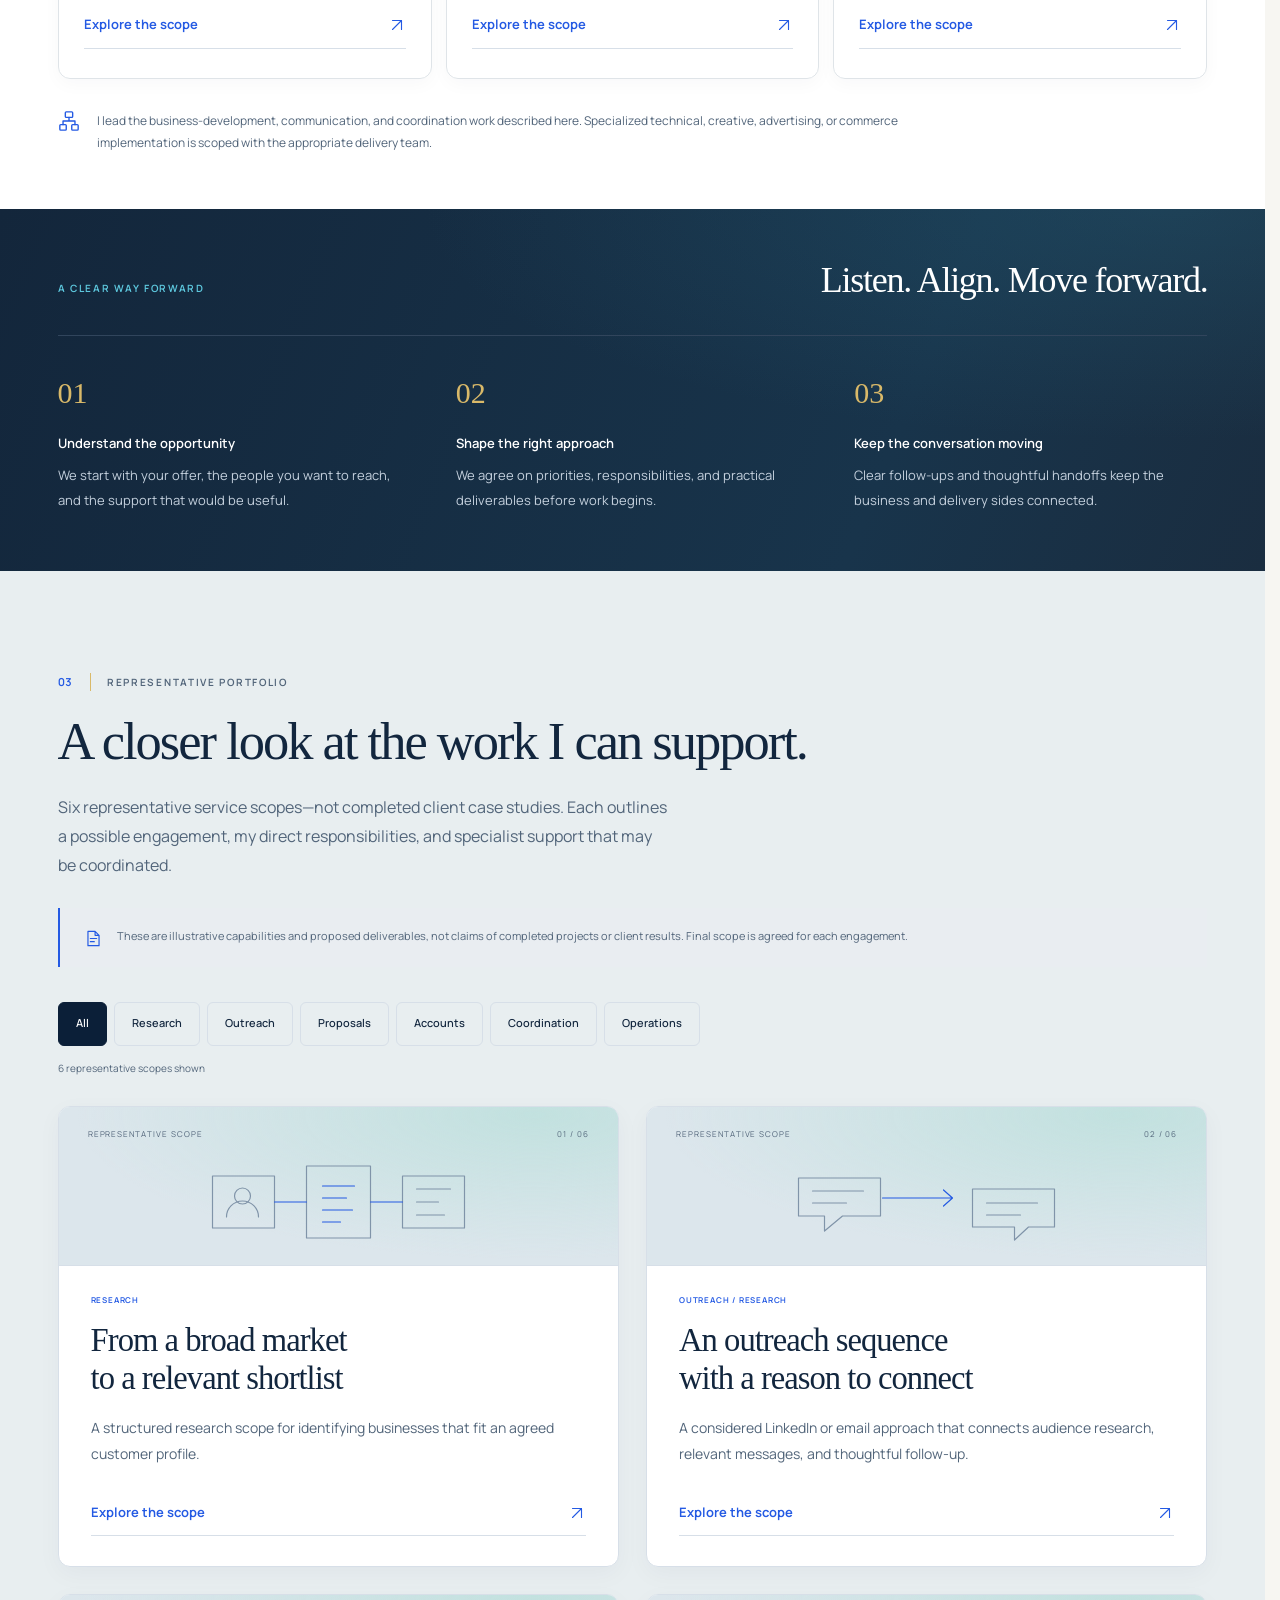
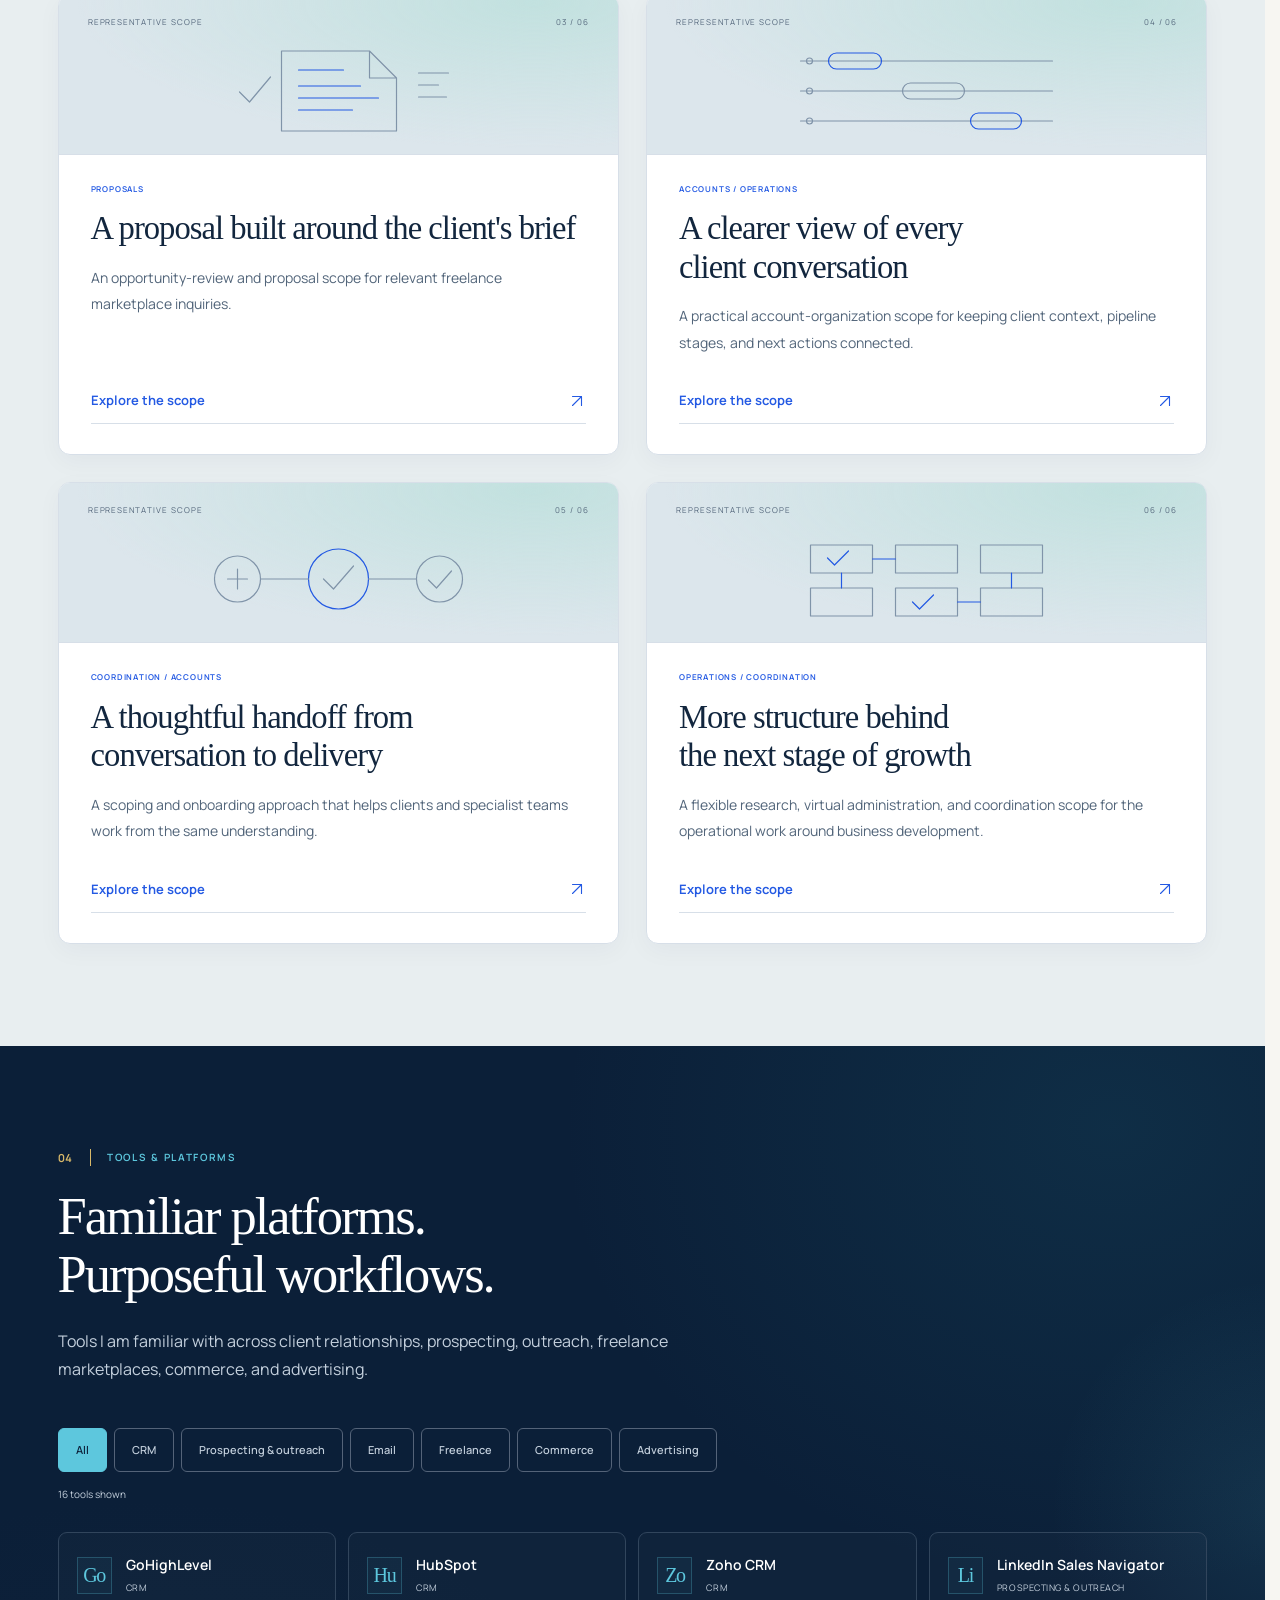
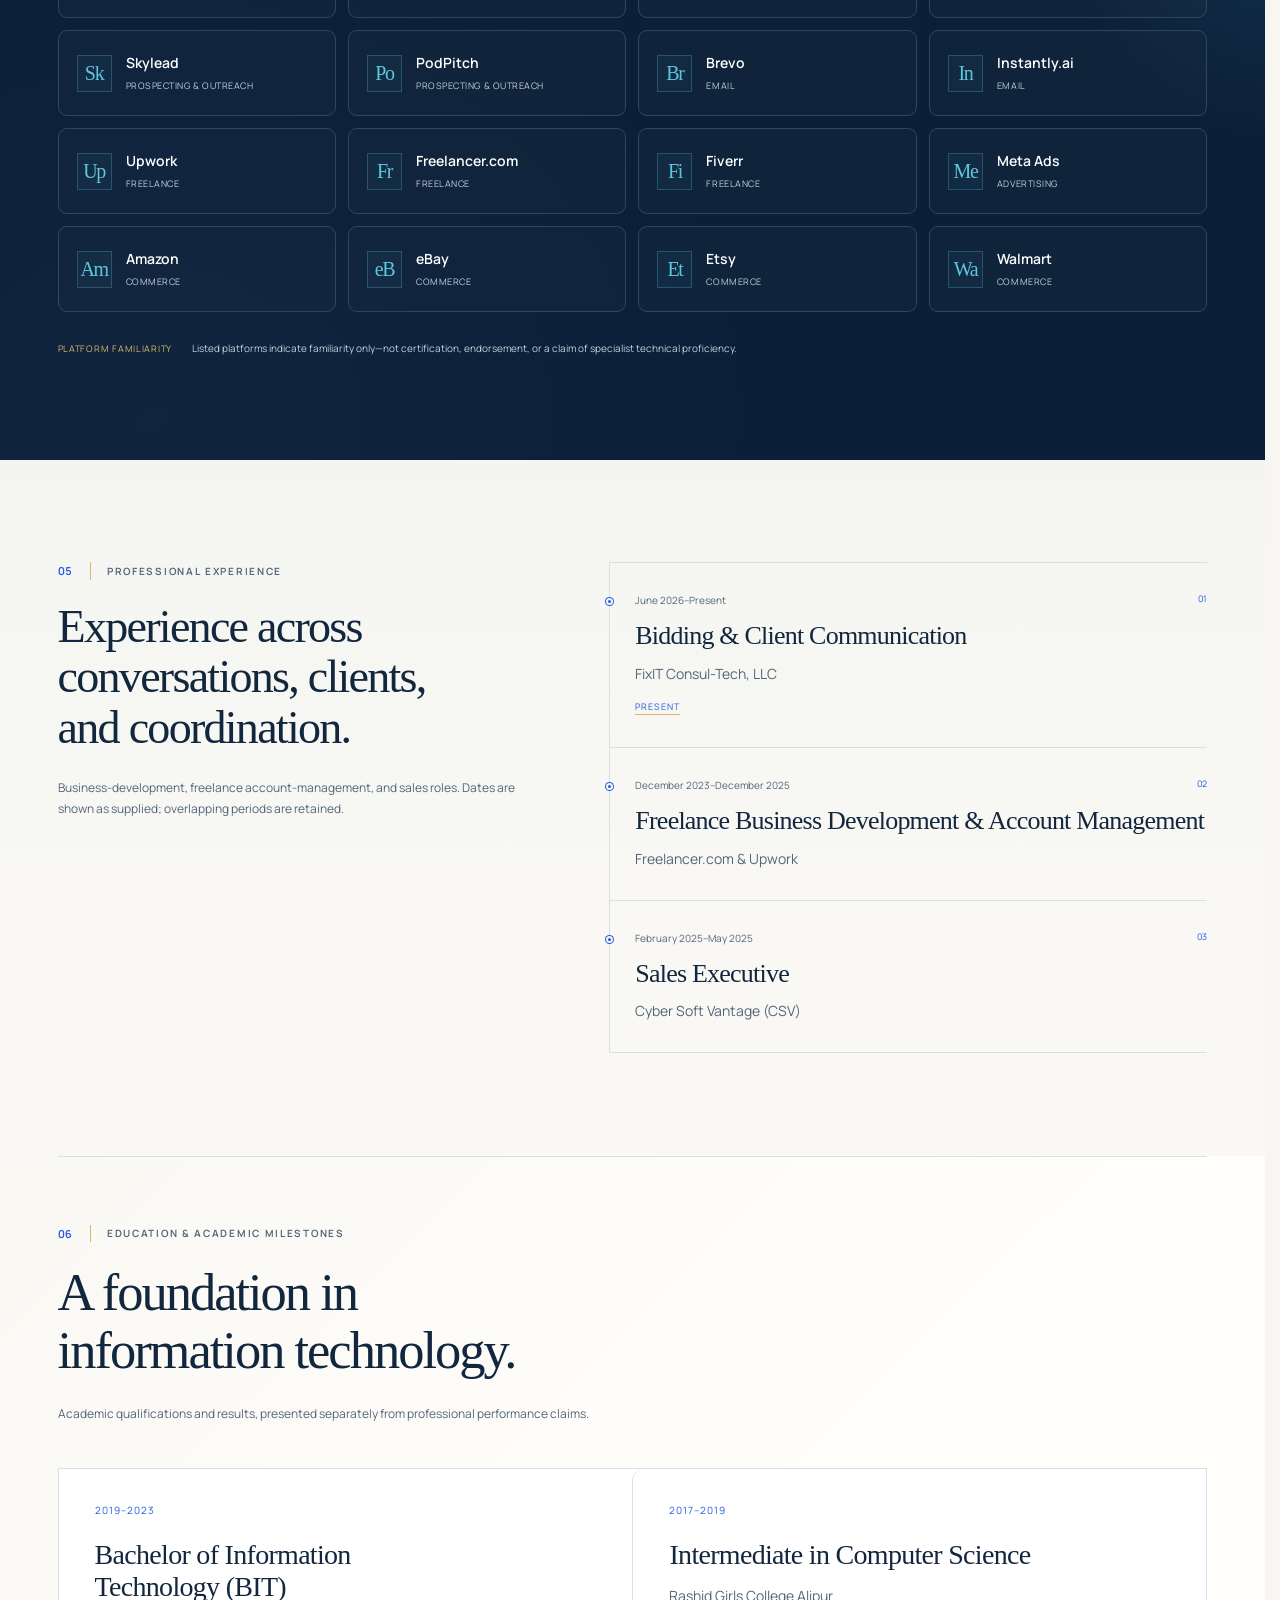
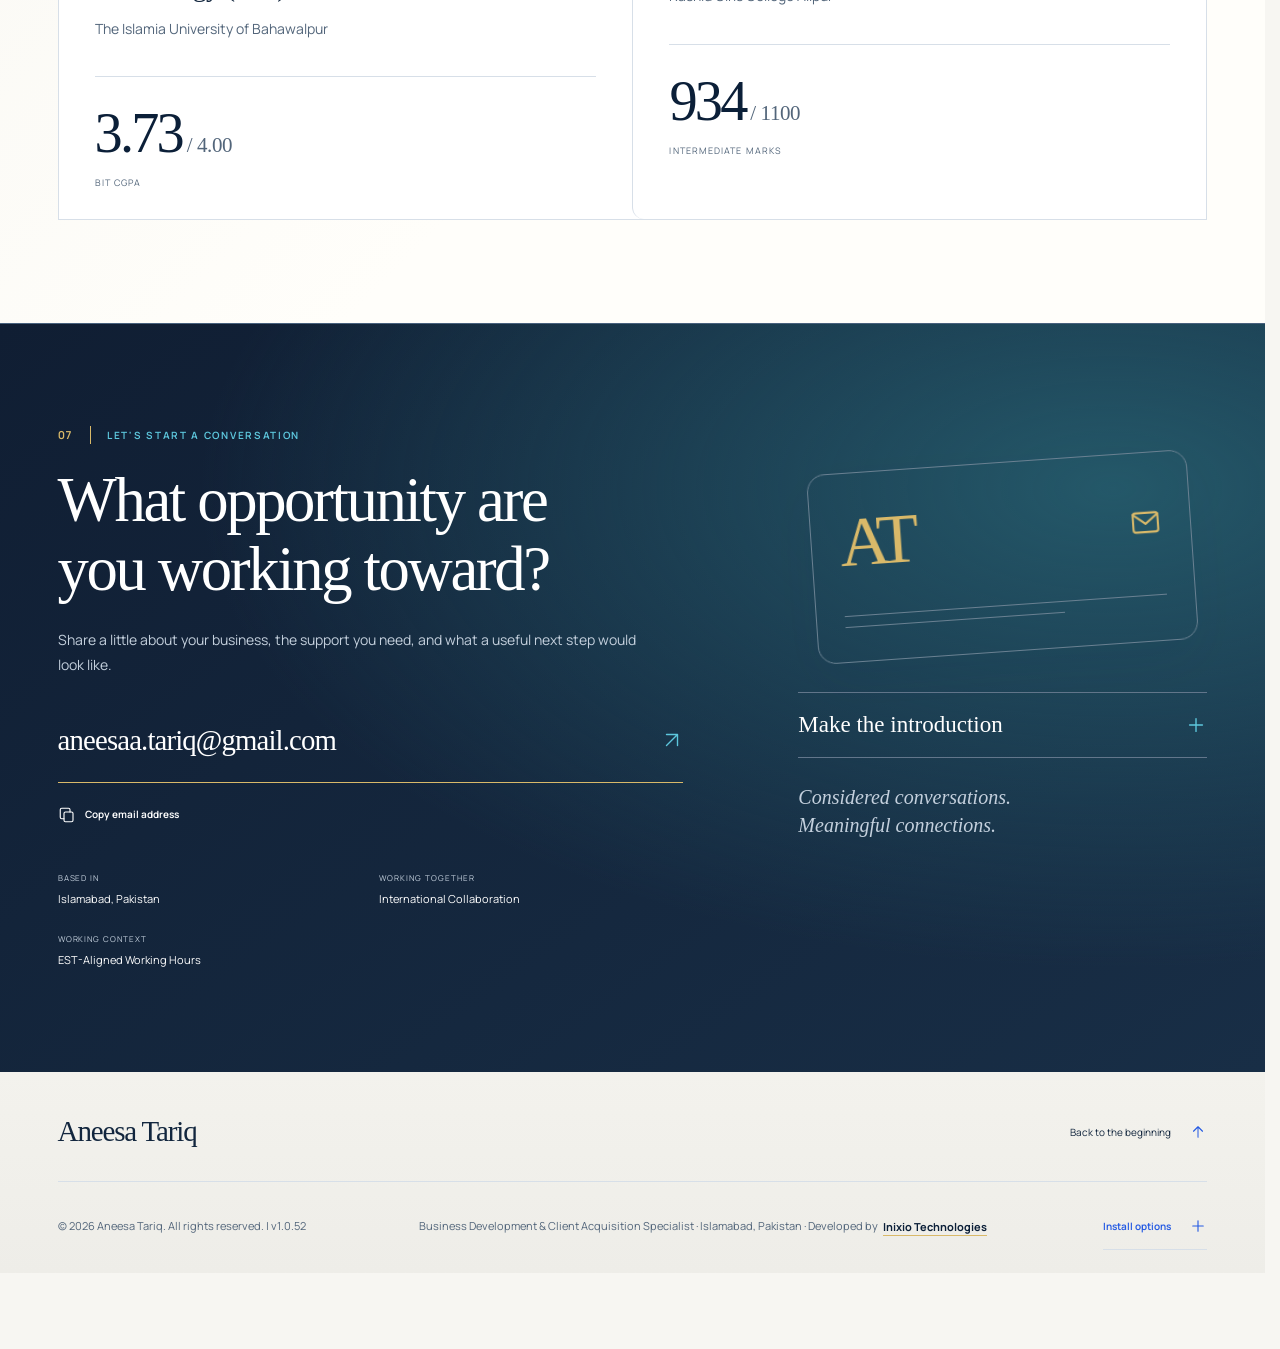
==== commit 5599922c: "Initial commit" ====
--- a/index.html
+++ b/index.html
@@ -6,8 +6,8 @@
         <title>Aneesa Tariq | Business Development &amp; Client Acquisition Specialist</title>
         <meta name="description" content="Aneesa Tariq is a business development and client acquisition specialist in Islamabad, Pakistan, focused on B2B lead generation, tailored outreach, proposals, and client coordination." />
         <meta name="theme-color" content="#0B1F38" />
-        <meta name="portfolio-release" content="1.0.50" />
-        <meta name="portfolio-release-token" content="3ff9bca3420a3277544a4ae7c5cc8cafb094309282b9282737a7d67dac5ba0c7" />
+        <meta name="portfolio-release" content="1.0.52" />
+        <meta name="portfolio-release-token" content="f9dafb4f4b93935fd9b4793c8410038fa12db54809e7b5212a1580f03868dbea" />
         <meta name="color-scheme" content="light" />
         <link rel="canonical" href="https://aneesatariq.github.io/" />
         <meta property="og:type" content="website" />
@@ -26,9 +26,10 @@
         <meta name="twitter:description" content="Aneesa Tariq is a business development and client acquisition specialist in Islamabad, Pakistan, focused on B2B lead generation, tailored outreach, proposals, and client coordination." />
         <meta name="twitter:image" content="https://aneesatariq.github.io/assets/image/covers/og-image.jpg" />
         <meta name="twitter:image:alt" content="Aneesa Tariq — Business Development &amp; Client Acquisition Specialist. International B2B Collaboration." />
+        <link rel="icon" href="./assets/image/icons/favicon.ico" sizes="48x48" />
         <link rel="icon" href="./assets/image/icons/favicon.svg" type="image/svg+xml" sizes="any" />
-        <link rel="apple-touch-icon" href="./assets/image/icons/apple-touch-icon.png" sizes="180x180" />
-        <link rel="preload" href="./assets/fonts/manrope-latin-variable.woff2?v=1.0.50" as="font" type="font/woff2" crossorigin />
+        <link rel="apple-touch-icon" href="./assets/image/icons/favicon.png" sizes="180x180" />
+        <link rel="preload" href="./assets/fonts/manrope-latin-variable.woff2?v=1.0.52" as="font" type="font/woff2" crossorigin />
         <link rel="manifest" href="./manifest.json" />
         <style id="site-design-tokens">
             :root {
@@ -51,10 +52,10 @@
                 font-style: normal;
                 font-weight: 400 800;
                 font-display: swap;
-                src: url("./assets/fonts/manrope-latin-variable.woff2?v=1.0.50") format("woff2");
+                src: url("./assets/fonts/manrope-latin-variable.woff2?v=1.0.52") format("woff2");
             }
         </style>
-        <link rel="stylesheet" href="./assets/css/site.css?v=1.0.50" />
+        <link rel="stylesheet" href="./assets/css/site.css?v=1.0.52" />
         <script type="application/ld+json">
             {
                 "@context": "https://schema.org",
@@ -2254,7 +2255,7 @@
             </div>
             <div class="container footer-bottom">
                 <p class="footer-copyright">
-                    © 2026 Aneesa Tariq. All rights reserved. <span aria-hidden="true">|</span> <span>v1.0.50</span>
+                    © 2026 Aneesa Tariq. All rights reserved. <span aria-hidden="true">|</span> <span>v1.0.52</span>
                 </p>
                 <p class="footer-disclaimer">
                     Business Development &amp; Client Acquisition Specialist · Islamabad, Pakistan · Developed by
@@ -2450,7 +2451,7 @@
                 </section>
                 <footer class="inixio-modal-footer">
                     <p>
-                        Portfolio Version <span>v1.0.50</span> <span aria-hidden="true">|</span> © 2026 Inixio
+                        Portfolio Version <span>v1.0.52</span> <span aria-hidden="true">|</span> © 2026 Inixio
                         Technologies. All rights reserved.
                     </p>
                 </footer>
@@ -2509,6 +2510,6 @@
             </aside>
         </div>
         <p class="sr-only" id="site-announcer" role="status" aria-live="polite" aria-atomic="true"></p>
-        <script type="module" src="./assets/js/app.js?v=1.0.50"></script>
+        <script type="module" src="./assets/js/app.js?v=1.0.52"></script>
     </body>
 </html>
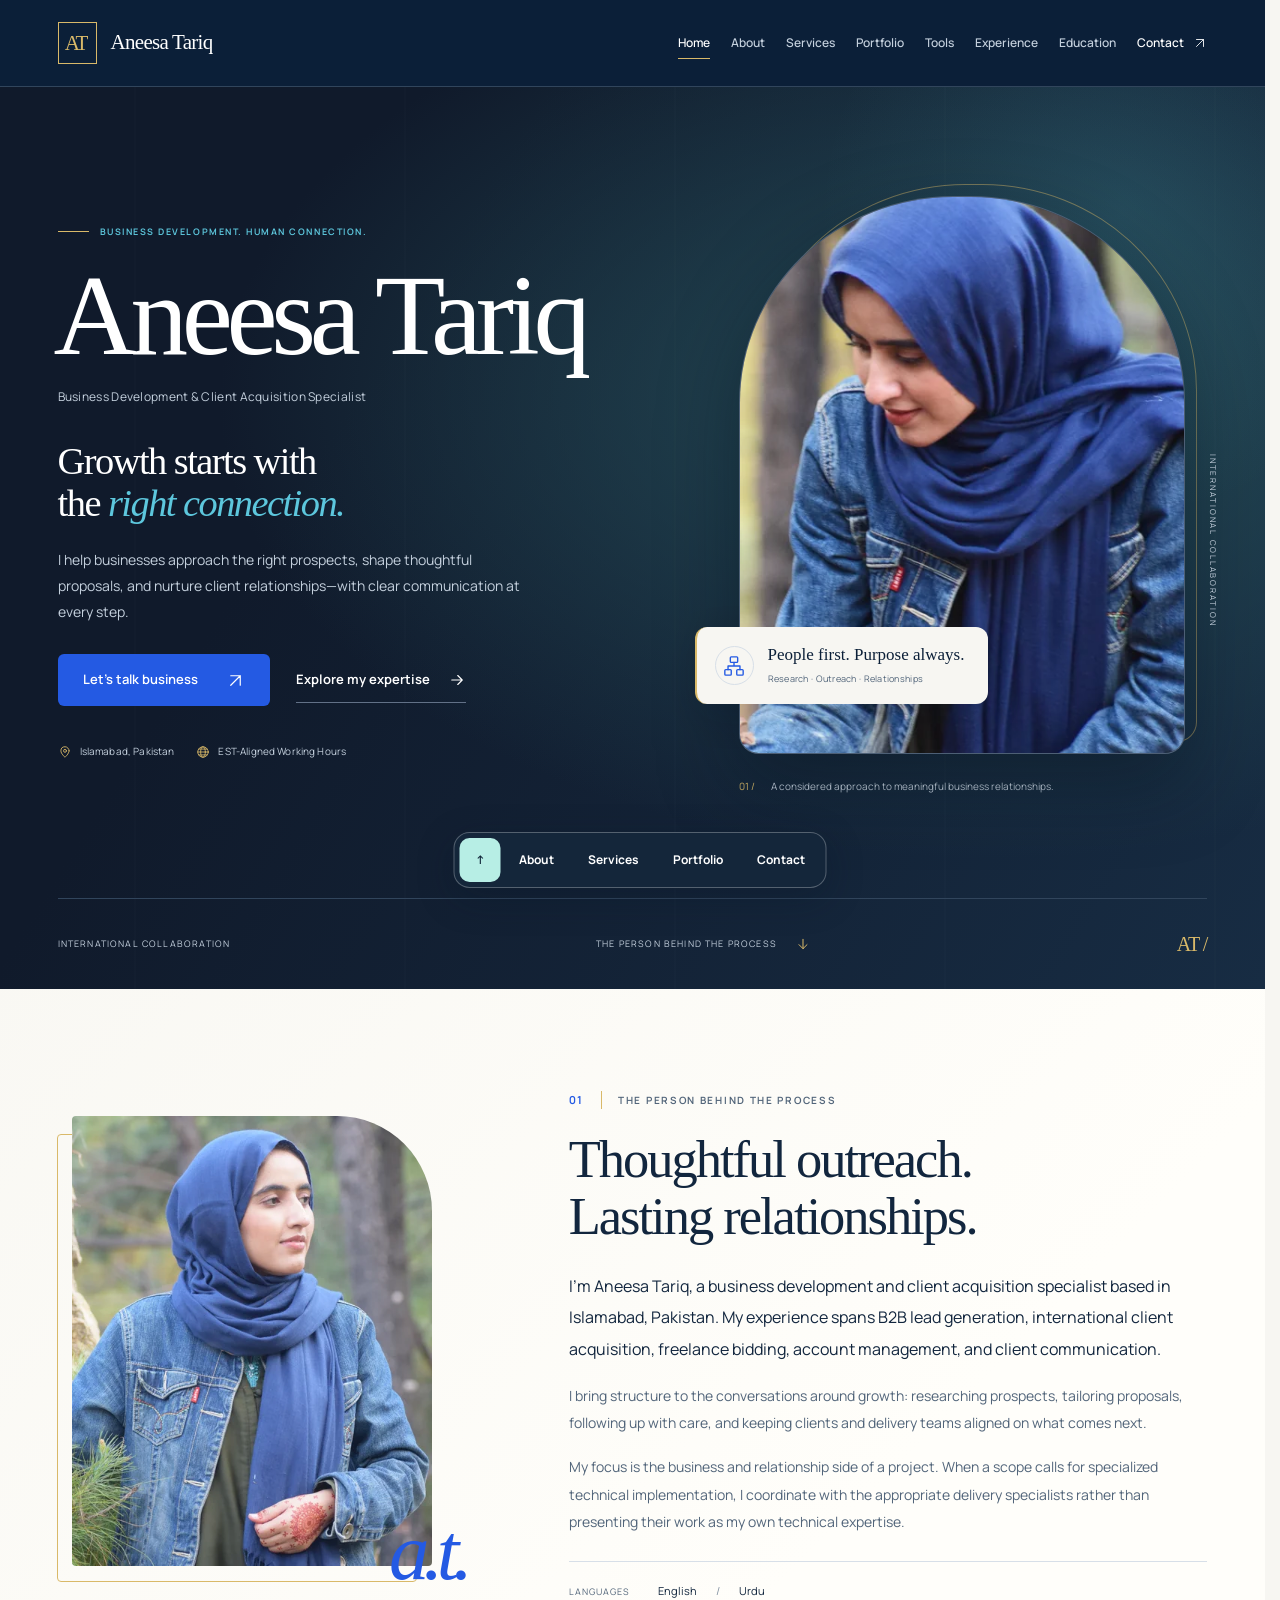
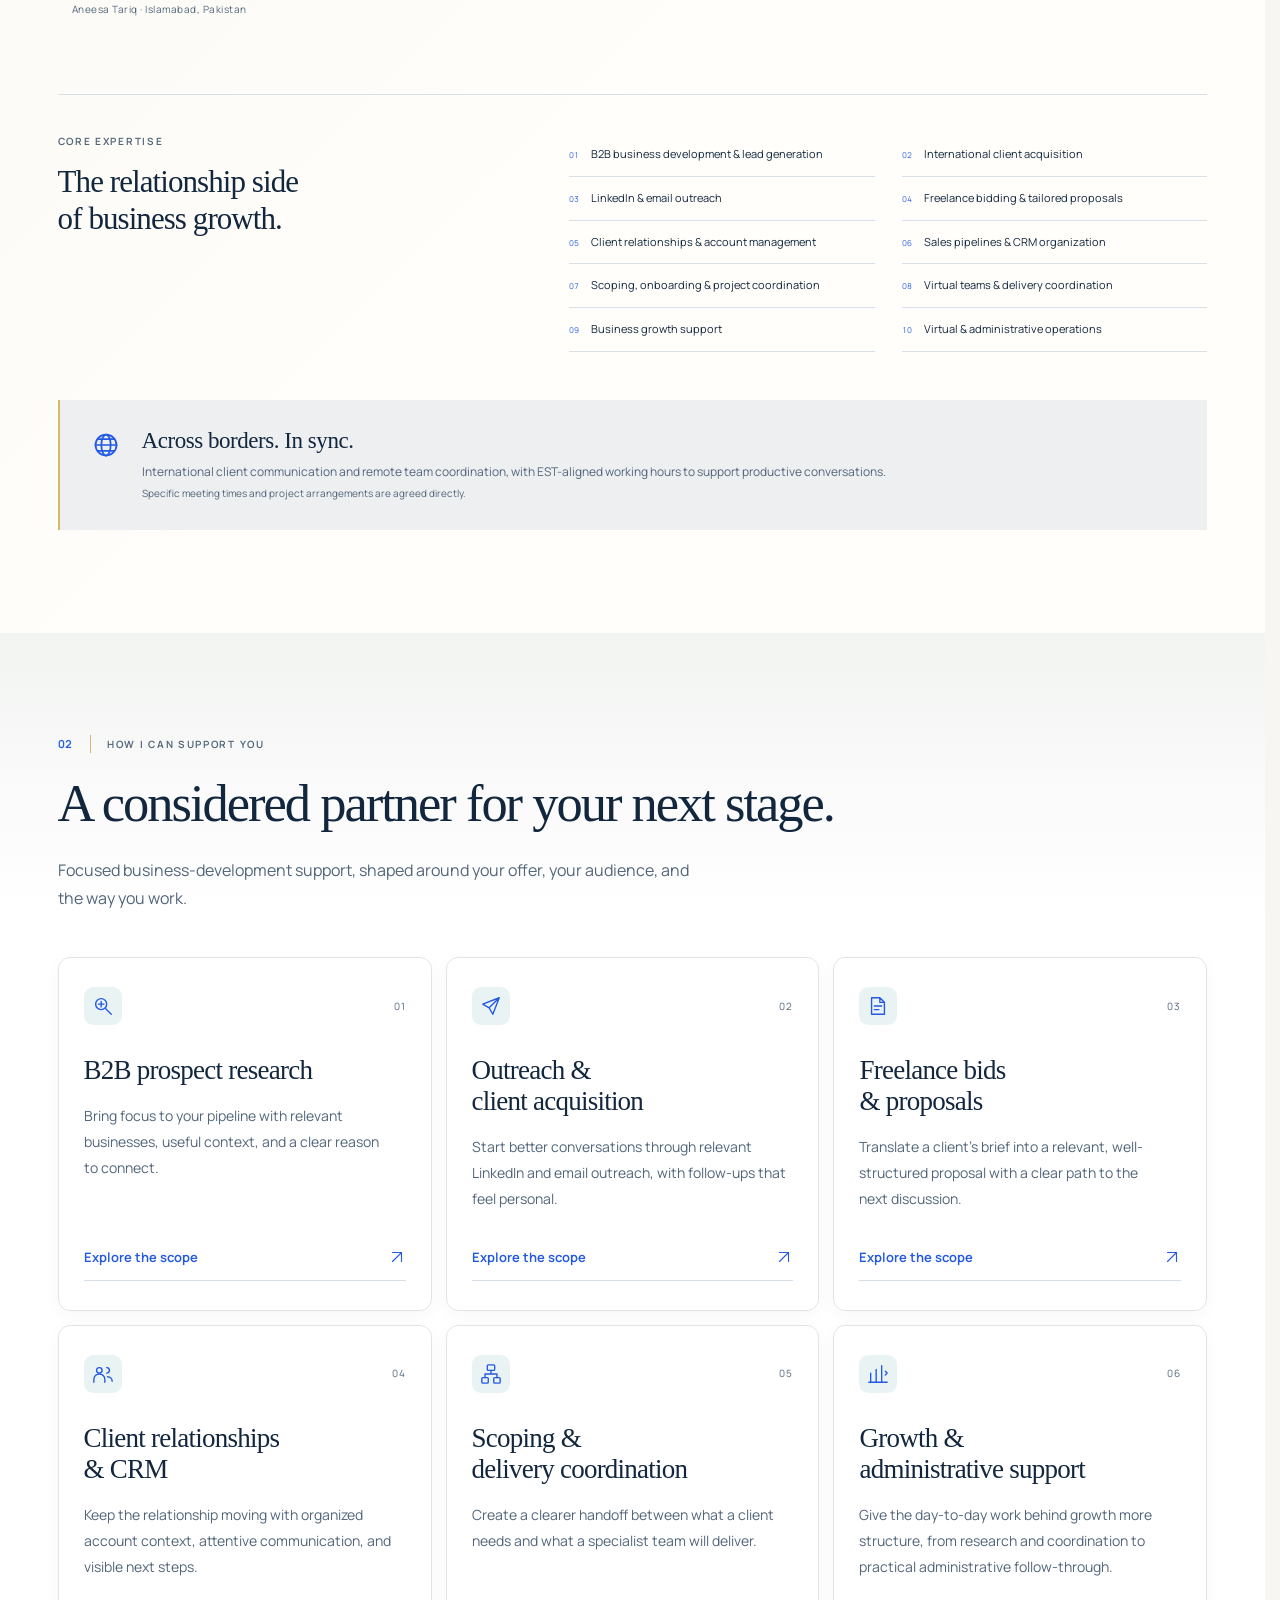
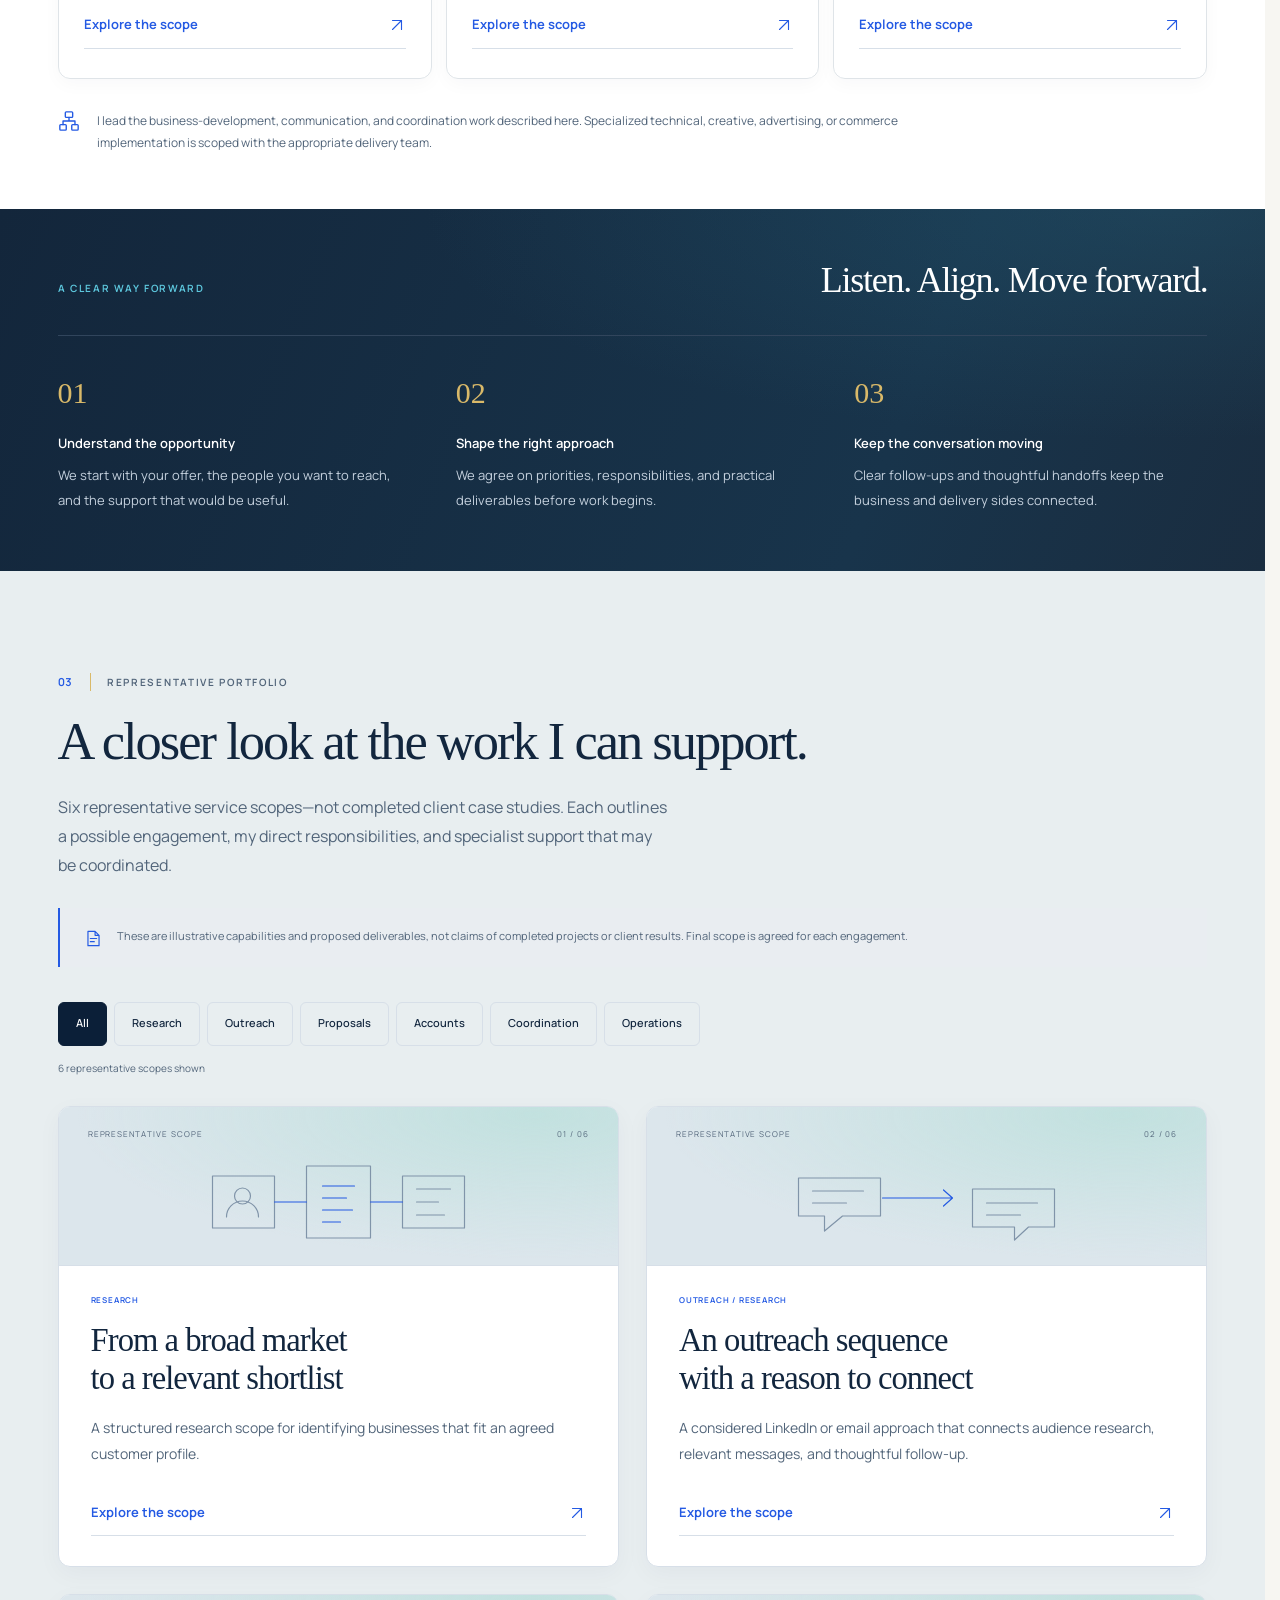
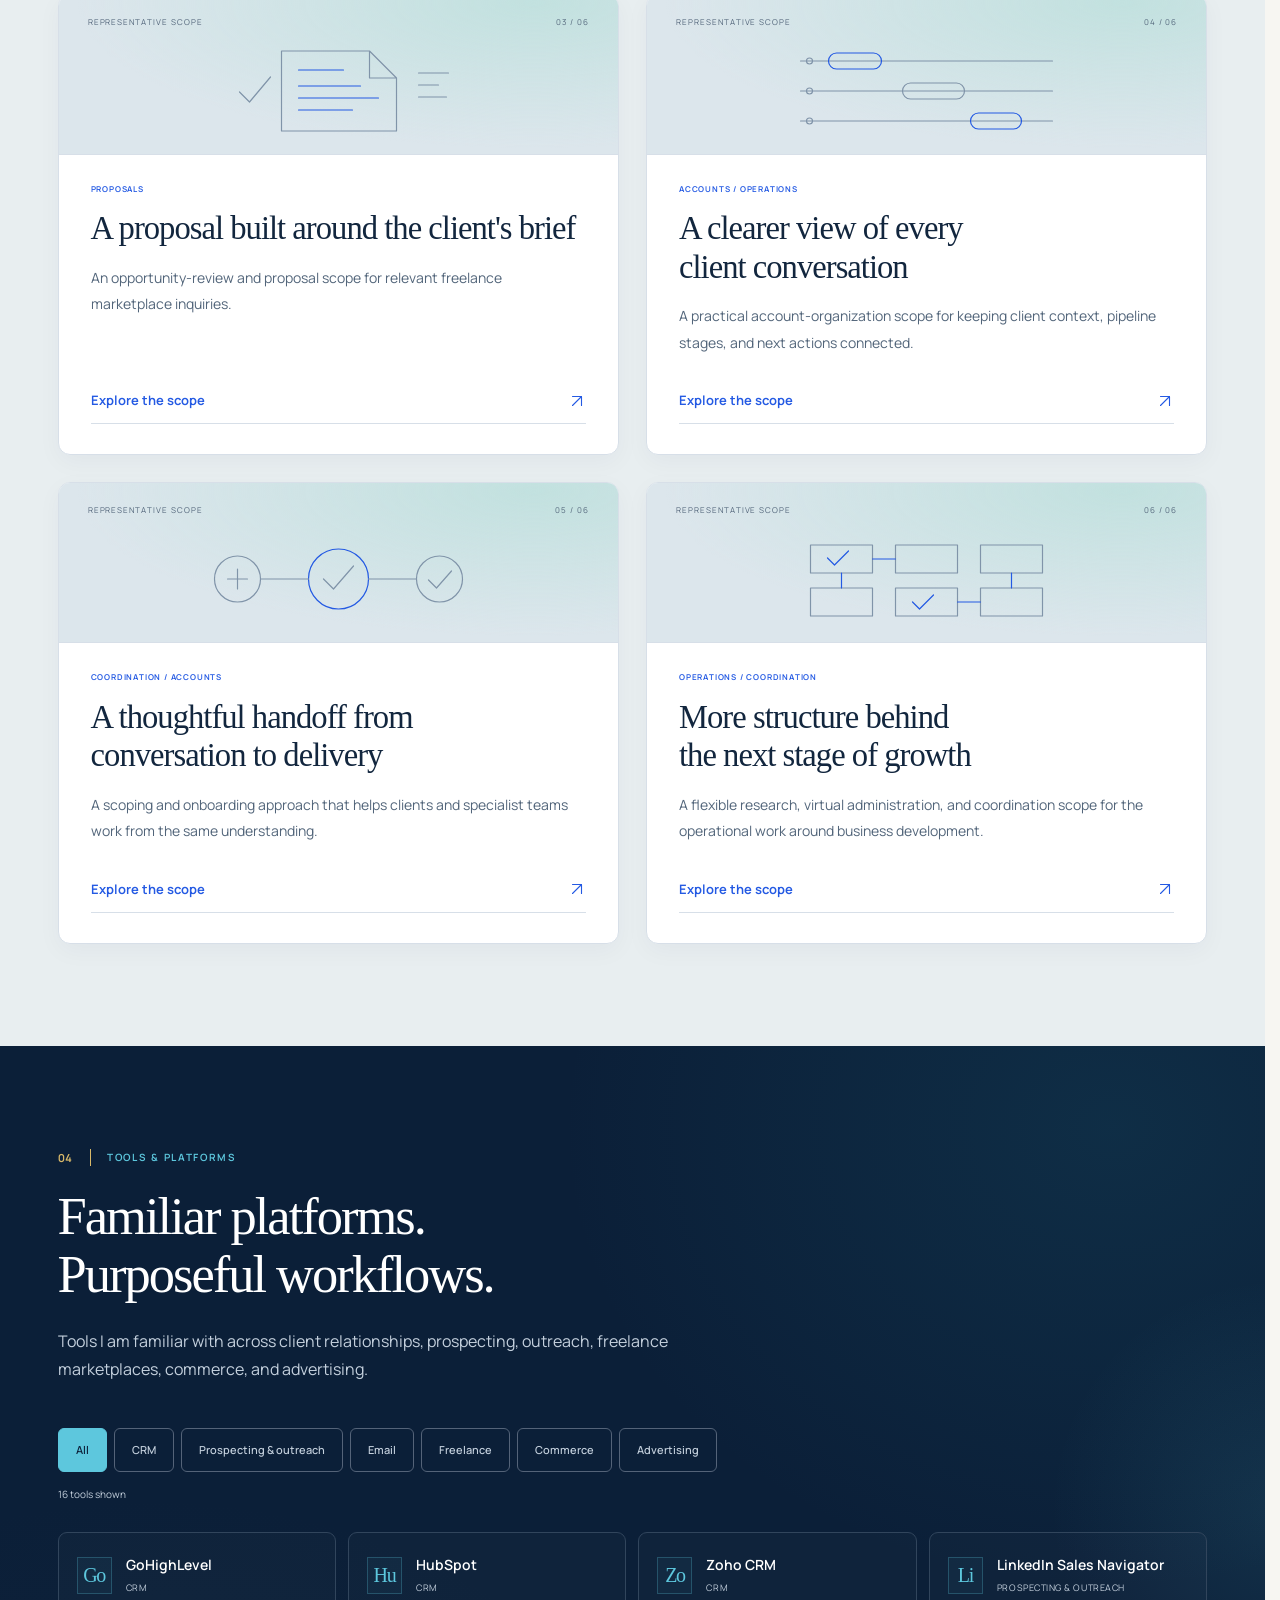
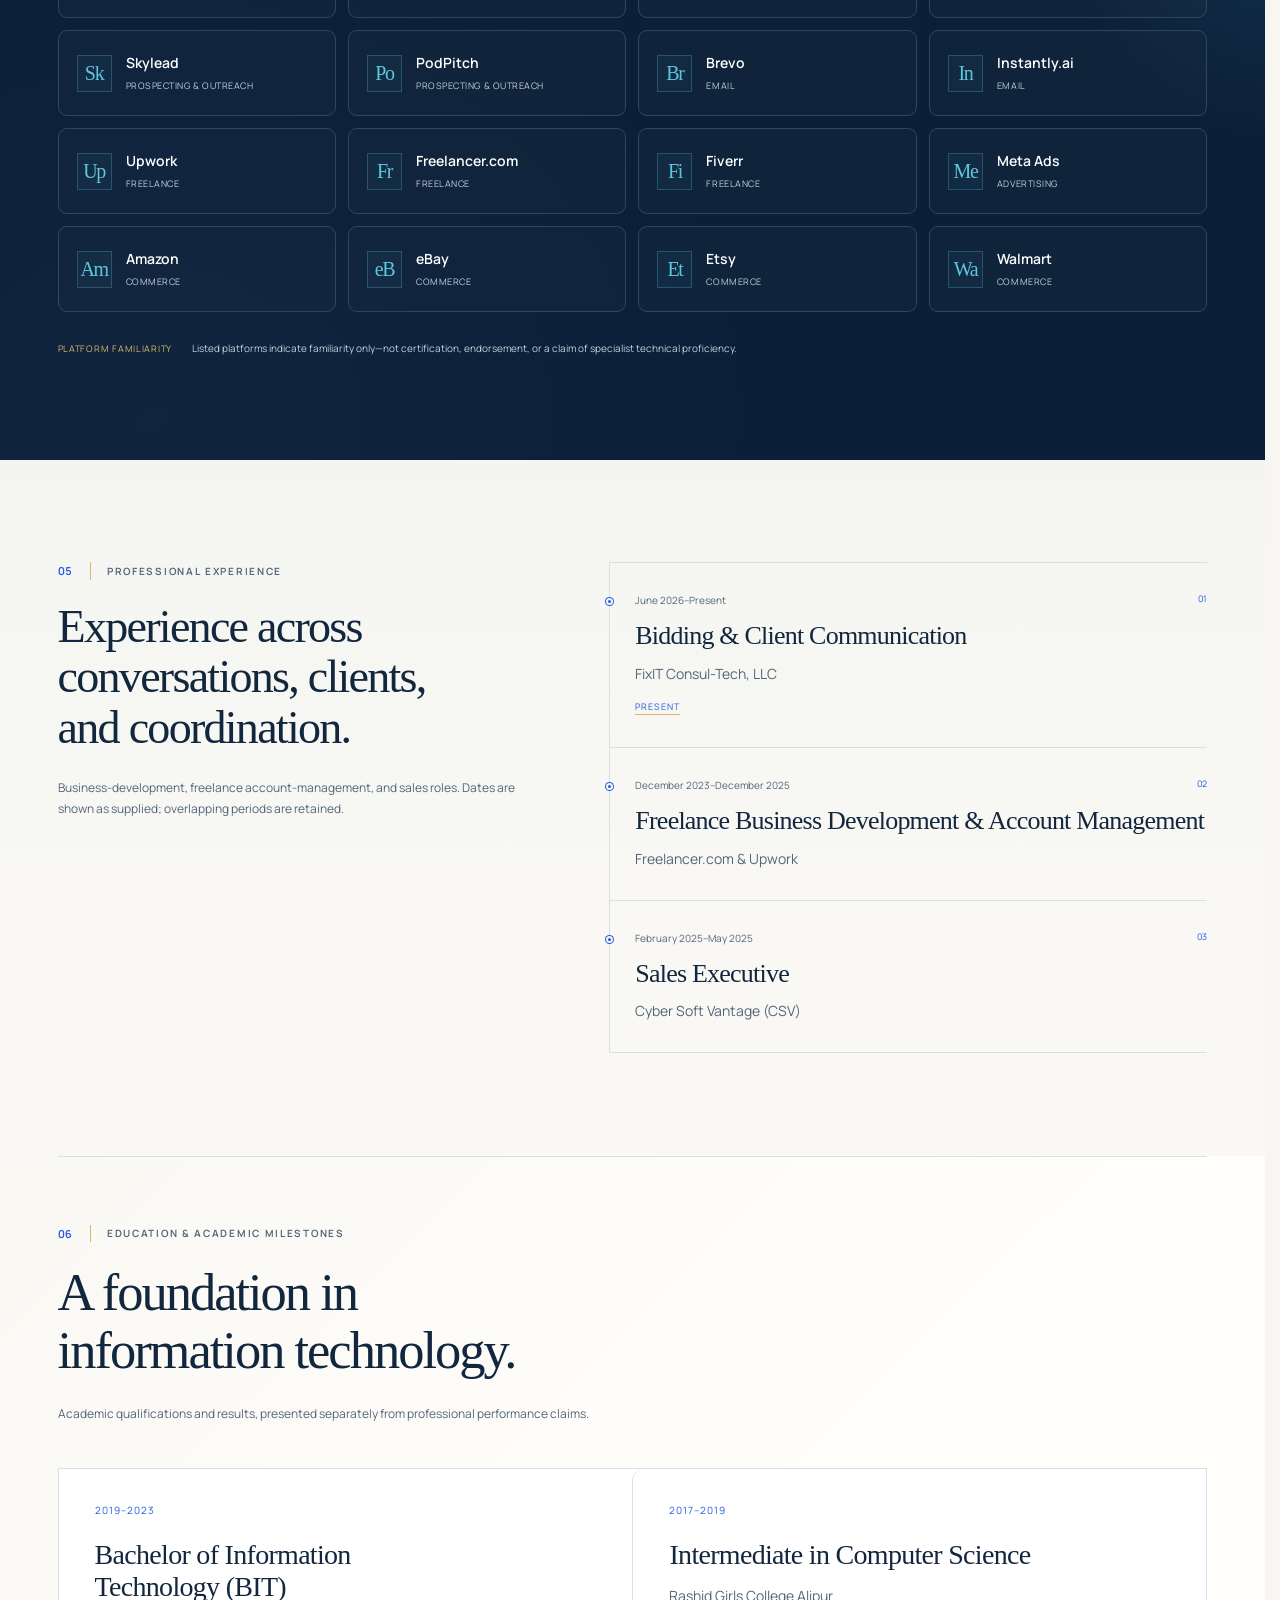
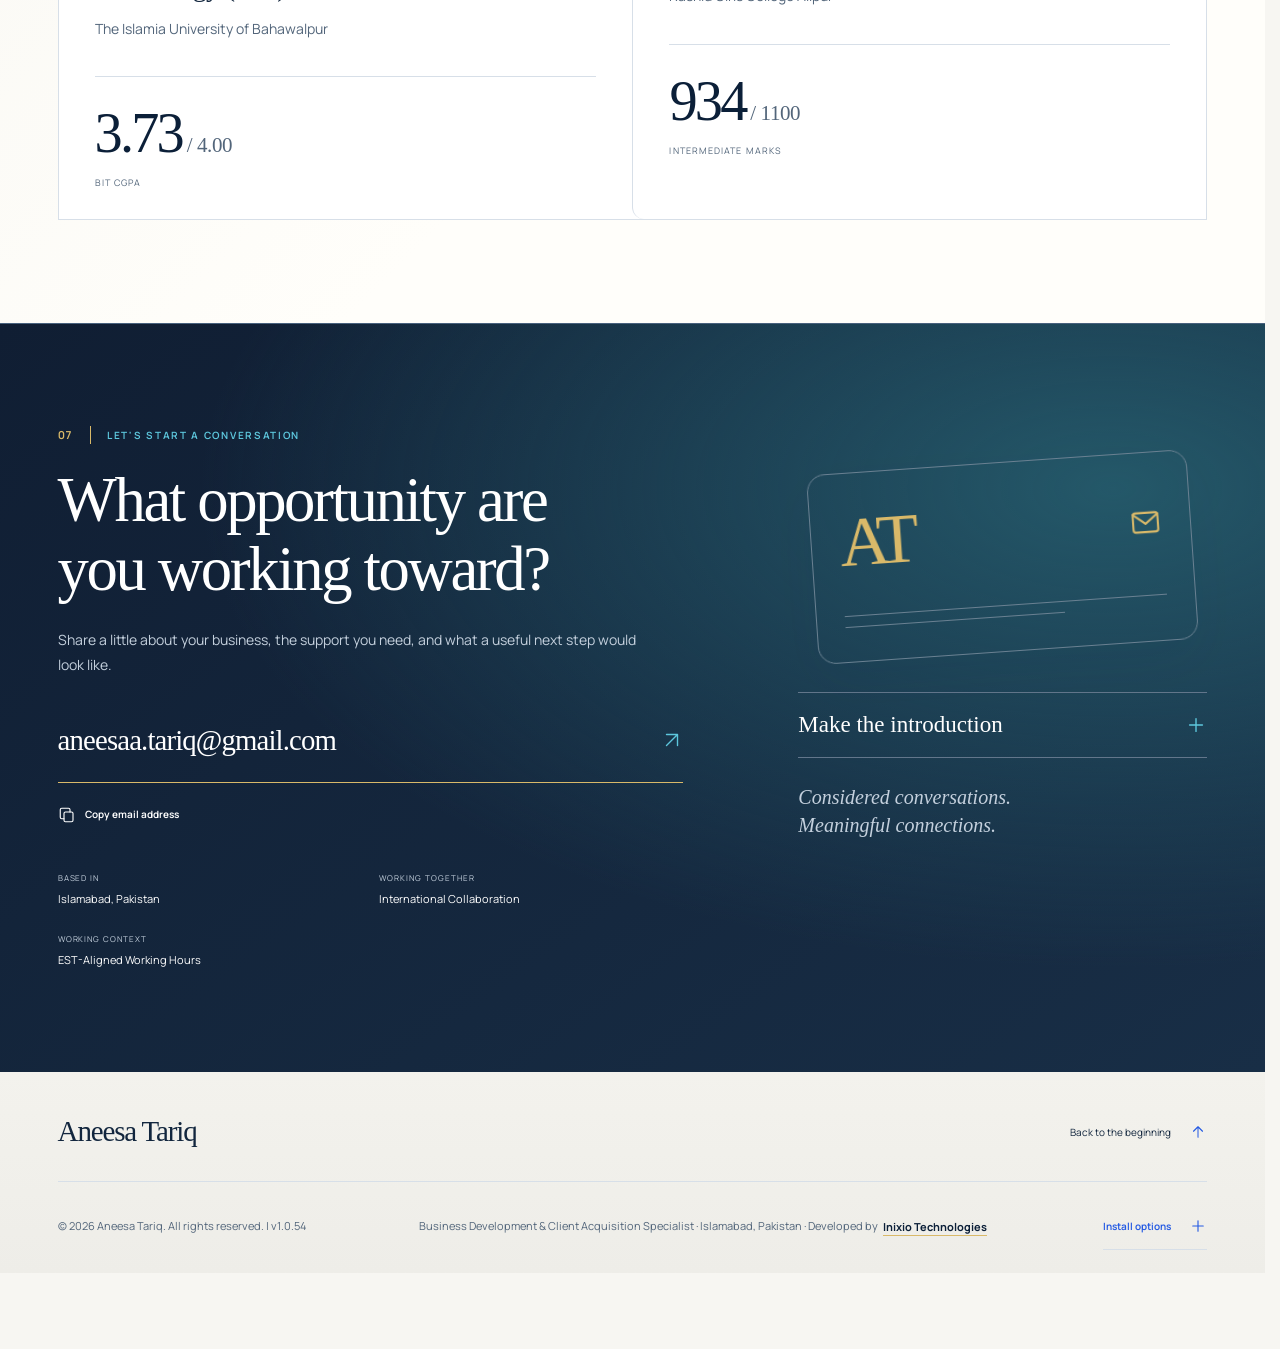
==== commit b8f635d0: "Initial commit" ====
--- a/index.html
+++ b/index.html
@@ -6,8 +6,7 @@
         <title>Aneesa Tariq | Business Development &amp; Client Acquisition Specialist</title>
         <meta name="description" content="Aneesa Tariq is a business development and client acquisition specialist in Islamabad, Pakistan, focused on B2B lead generation, tailored outreach, proposals, and client coordination." />
         <meta name="theme-color" content="#0B1F38" />
-        <meta name="portfolio-release" content="1.0.52" />
-        <meta name="portfolio-release-token" content="f9dafb4f4b93935fd9b4793c8410038fa12db54809e7b5212a1580f03868dbea" />
+        <meta name="portfolio-release" content="1.0.54" />
         <meta name="color-scheme" content="light" />
         <link rel="canonical" href="https://aneesatariq.github.io/" />
         <meta property="og:type" content="website" />
@@ -29,7 +28,7 @@
         <link rel="icon" href="./assets/image/icons/favicon.ico" sizes="48x48" />
         <link rel="icon" href="./assets/image/icons/favicon.svg" type="image/svg+xml" sizes="any" />
         <link rel="apple-touch-icon" href="./assets/image/icons/favicon.png" sizes="180x180" />
-        <link rel="preload" href="./assets/fonts/manrope-latin-variable.woff2?v=1.0.52" as="font" type="font/woff2" crossorigin />
+        <link rel="preload" href="./assets/fonts/manrope-latin-variable.woff2?v=1.0.54" as="font" type="font/woff2" crossorigin />
         <link rel="manifest" href="./manifest.json" />
         <style id="site-design-tokens">
             :root {
@@ -52,10 +51,10 @@
                 font-style: normal;
                 font-weight: 400 800;
                 font-display: swap;
-                src: url("./assets/fonts/manrope-latin-variable.woff2?v=1.0.52") format("woff2");
+                src: url("./assets/fonts/manrope-latin-variable.woff2?v=1.0.54") format("woff2");
             }
         </style>
-        <link rel="stylesheet" href="./assets/css/site.css?v=1.0.52" />
+        <link rel="stylesheet" href="./assets/css/site.css?v=1.0.54" />
         <script type="application/ld+json">
             {
                 "@context": "https://schema.org",
@@ -2255,7 +2254,7 @@
             </div>
             <div class="container footer-bottom">
                 <p class="footer-copyright">
-                    © 2026 Aneesa Tariq. All rights reserved. <span aria-hidden="true">|</span> <span>v1.0.52</span>
+                    © 2026 Aneesa Tariq. All rights reserved. <span aria-hidden="true">|</span> <span>v1.0.54</span>
                 </p>
                 <p class="footer-disclaimer">
                     Business Development &amp; Client Acquisition Specialist · Islamabad, Pakistan · Developed by
@@ -2451,7 +2450,7 @@
                 </section>
                 <footer class="inixio-modal-footer">
                     <p>
-                        Portfolio Version <span>v1.0.52</span> <span aria-hidden="true">|</span> © 2026 Inixio
+                        Portfolio Version <span>v1.0.54</span> <span aria-hidden="true">|</span> © 2026 Inixio
                         Technologies. All rights reserved.
                     </p>
                 </footer>
@@ -2510,6 +2509,6 @@
             </aside>
         </div>
         <p class="sr-only" id="site-announcer" role="status" aria-live="polite" aria-atomic="true"></p>
-        <script type="module" src="./assets/js/app.js?v=1.0.52"></script>
+        <script type="module" src="./assets/js/app.js?v=1.0.54"></script>
     </body>
 </html>
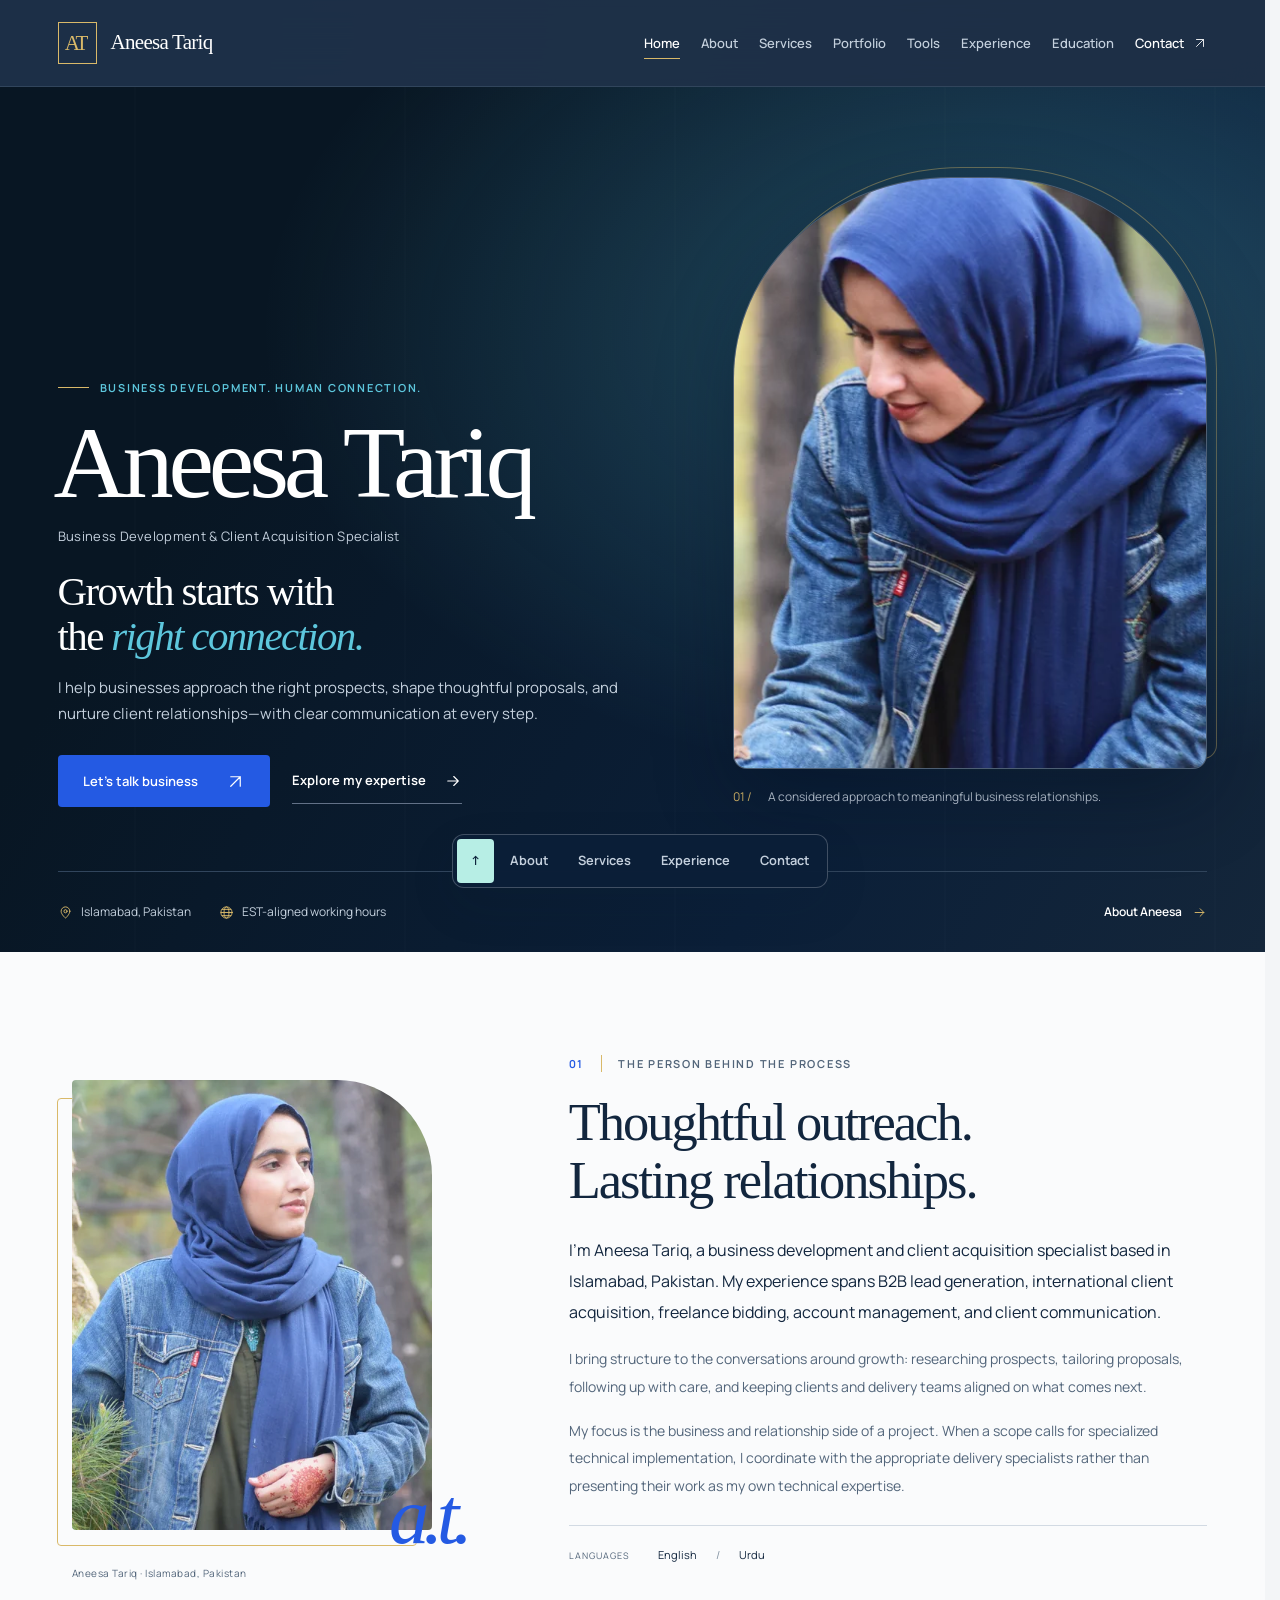
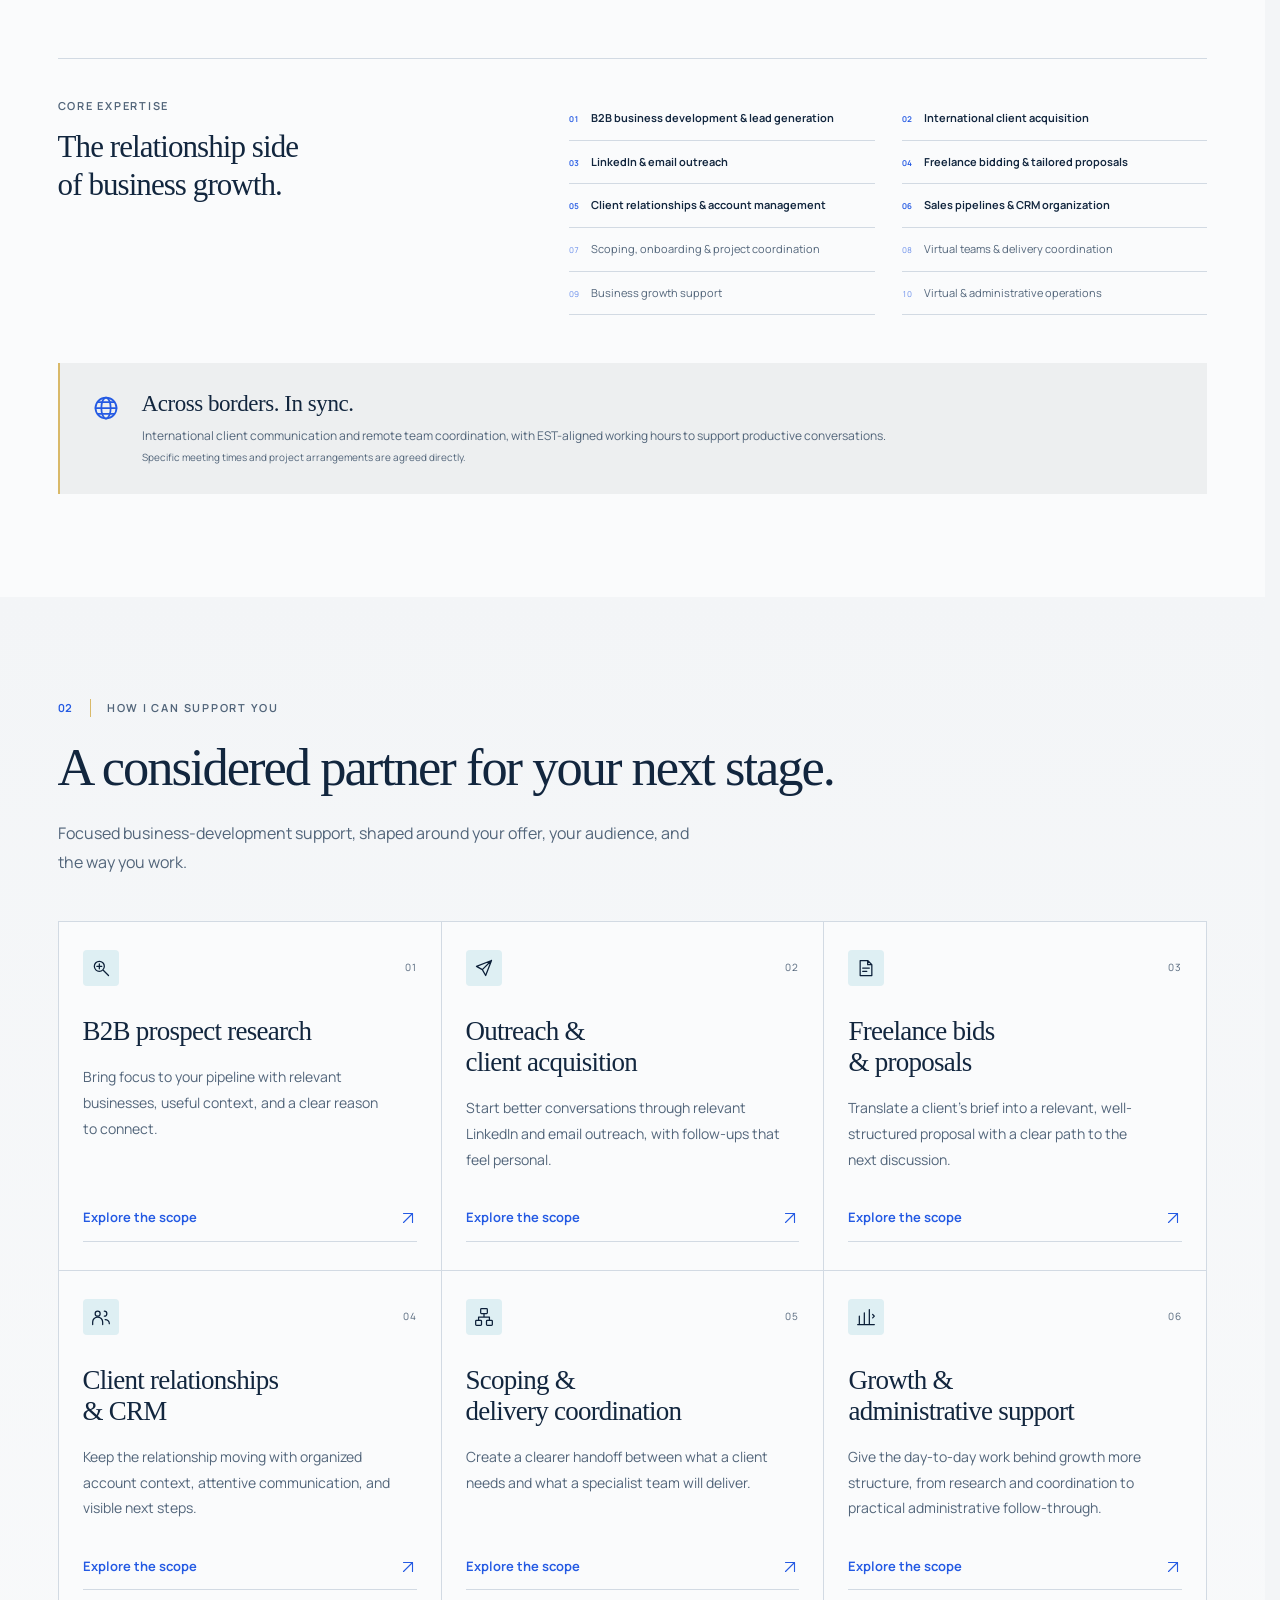
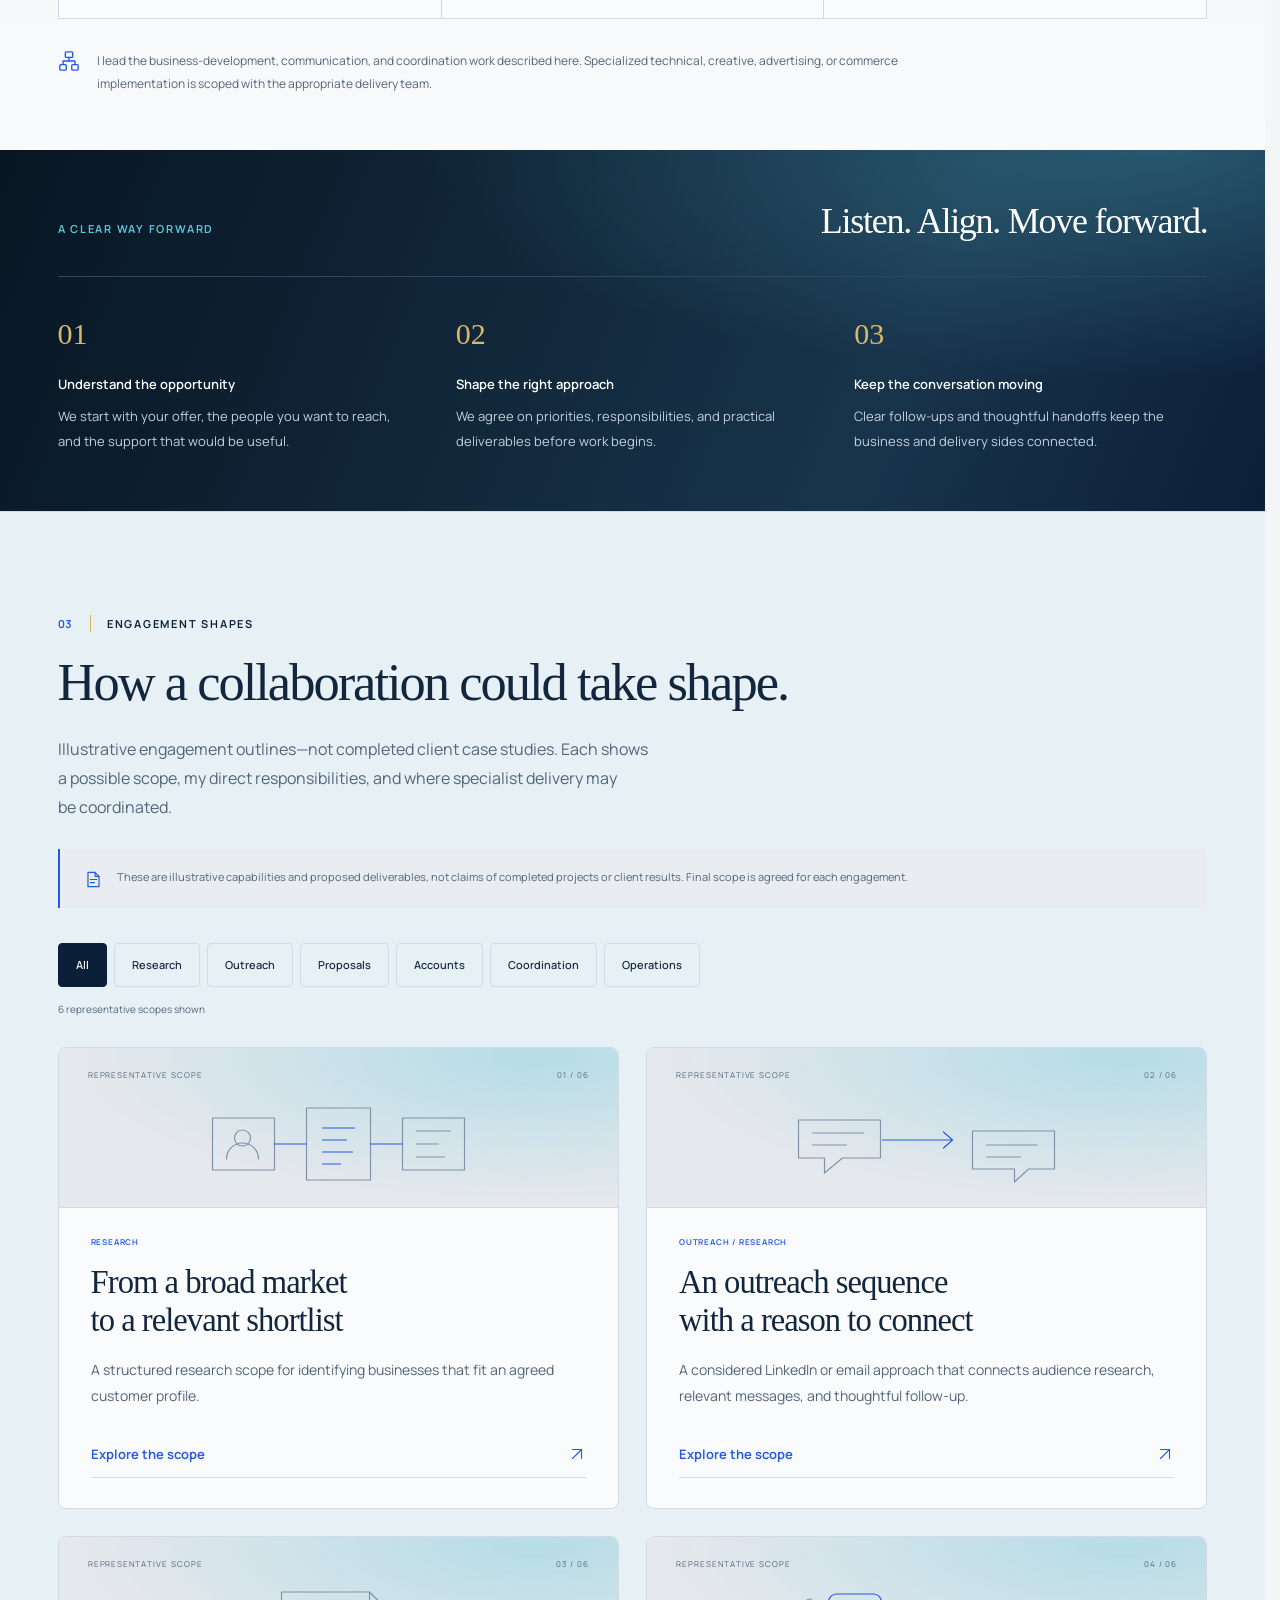
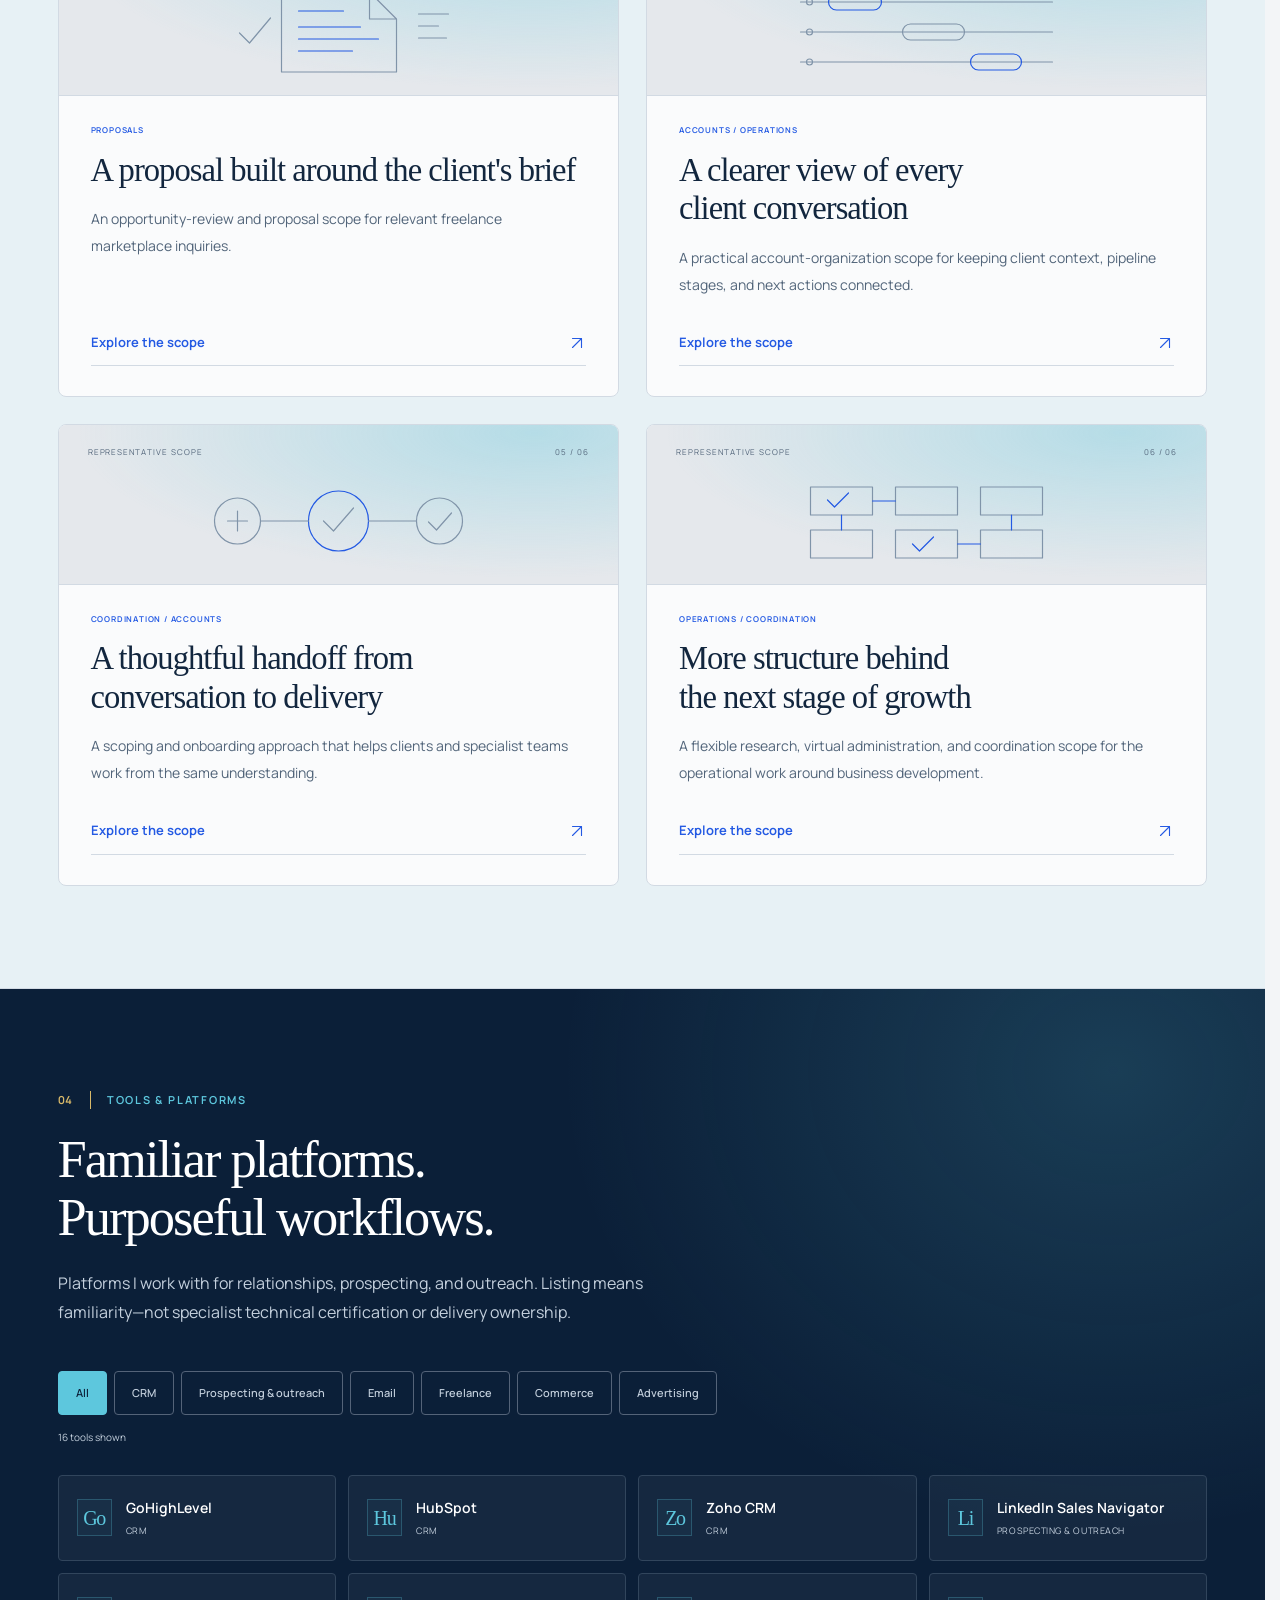
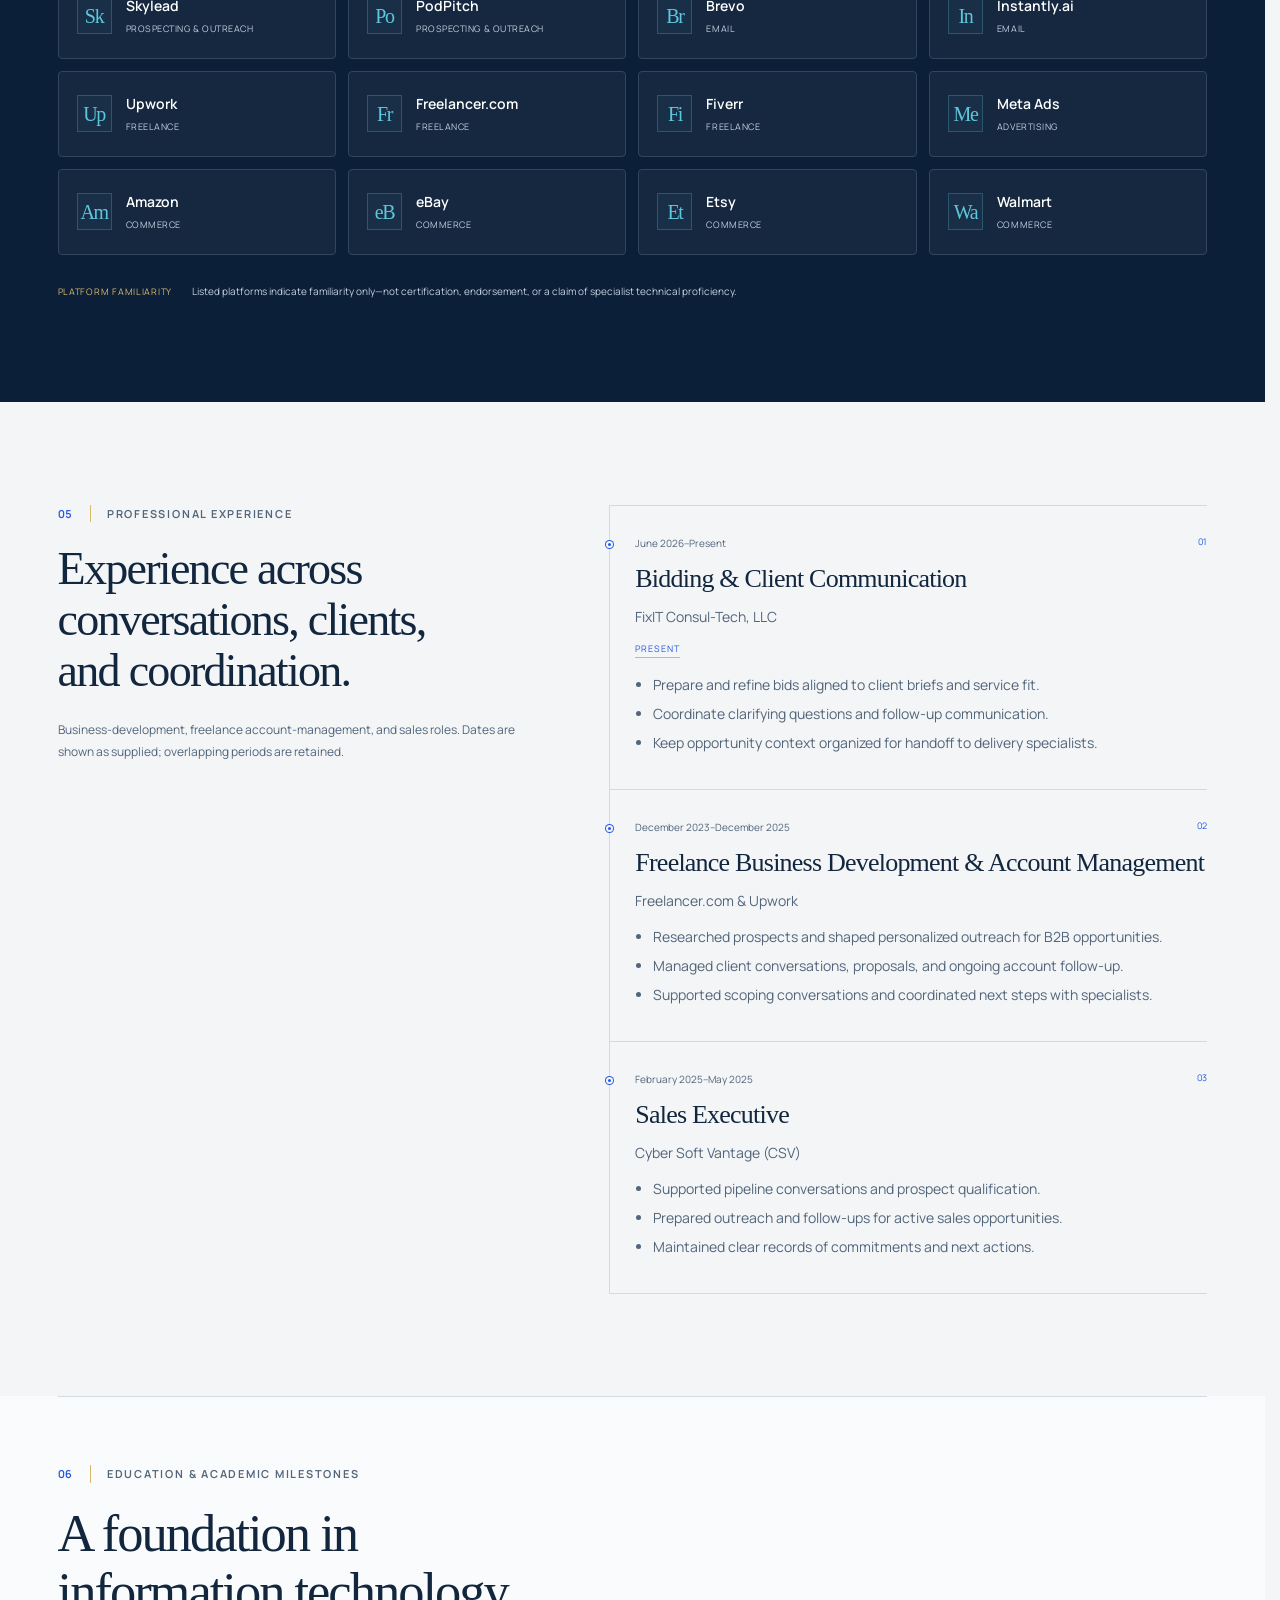
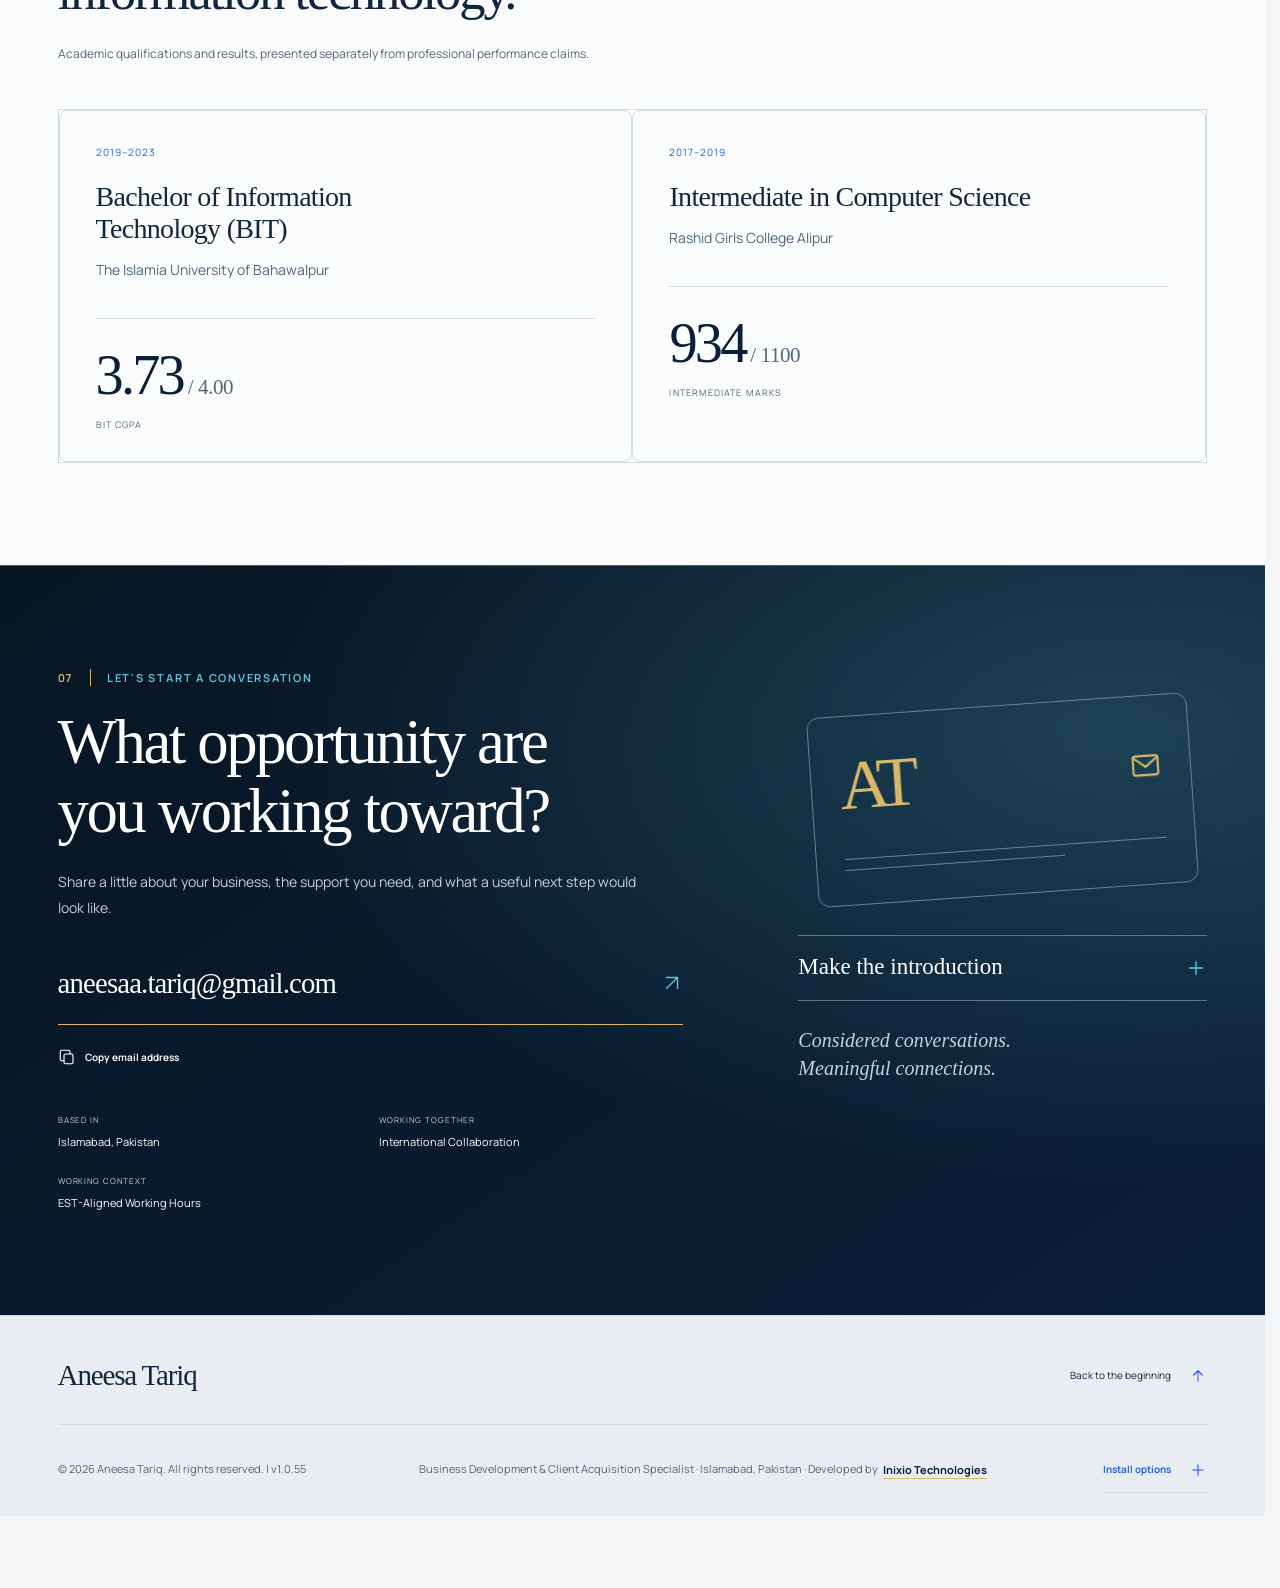
==== commit fdc67ad0: "Initial commit" ====
--- a/index.html
+++ b/index.html
@@ -6,7 +6,7 @@
         <title>Aneesa Tariq | Business Development &amp; Client Acquisition Specialist</title>
         <meta name="description" content="Aneesa Tariq is a business development and client acquisition specialist in Islamabad, Pakistan, focused on B2B lead generation, tailored outreach, proposals, and client coordination." />
         <meta name="theme-color" content="#0B1F38" />
-        <meta name="portfolio-release" content="1.0.54" />
+        <meta name="portfolio-release" content="1.0.55" />
         <meta name="color-scheme" content="light" />
         <link rel="canonical" href="https://aneesatariq.github.io/" />
         <meta property="og:type" content="website" />
@@ -28,21 +28,36 @@
         <link rel="icon" href="./assets/image/icons/favicon.ico" sizes="48x48" />
         <link rel="icon" href="./assets/image/icons/favicon.svg" type="image/svg+xml" sizes="any" />
         <link rel="apple-touch-icon" href="./assets/image/icons/favicon.png" sizes="180x180" />
-        <link rel="preload" href="./assets/fonts/manrope-latin-variable.woff2?v=1.0.54" as="font" type="font/woff2" crossorigin />
+        <link rel="preload" href="./assets/fonts/manrope-latin-variable.woff2?v=1.0.55" as="font" type="font/woff2" crossorigin />
         <link rel="manifest" href="./manifest.json" />
         <style id="site-design-tokens">
             :root {
                 --navy: #0b1f38;
+                --navy-deep: #081623;
                 --blue: #245ae3;
+                --blue-deep: #174acb;
                 --cyan: #5dc7dd;
+                --cyan-soft: #b7eee5;
                 --white: #ffffff;
-                --paper: #f7f6f2;
+                --paper: #f3f5f7;
+                --paper-elevated: #fafbfc;
                 --gold: #d9b969;
                 --ink: #12263e;
                 --muted: #52657a;
-                --line: #d7dfe8;
+                --line: #d2dae3;
+                --dark-copy: #c4d0dd;
+                --dark-line: #31455c;
                 --font-display: Georgia, "Times New Roman", serif;
                 --font-body: Manrope, "Segoe UI", "Helvetica Neue", sans-serif;
+                --radius-control: 4px;
+                --radius-surface: 8px;
+                --radius-media: 12px;
+                --shadow-soft: 0 12px 36px #0b1f3810;
+                --shadow-lift: 0 18px 48px #0b1f3818;
+                --z-dock: 12;
+                --z-header: 30;
+                --z-notice: 40;
+                --z-skip: 100;
             }
         </style>
         <style id="site-font-face">
@@ -51,10 +66,10 @@
                 font-style: normal;
                 font-weight: 400 800;
                 font-display: swap;
-                src: url("./assets/fonts/manrope-latin-variable.woff2?v=1.0.54") format("woff2");
+                src: url("./assets/fonts/manrope-latin-variable.woff2?v=1.0.55") format("woff2");
             }
         </style>
-        <link rel="stylesheet" href="./assets/css/site.css?v=1.0.54" />
+        <link rel="stylesheet" href="./assets/css/site.css?v=1.0.55" />
         <script type="application/ld+json">
             {
                 "@context": "https://schema.org",
@@ -157,40 +172,6 @@
                                     <path d="M5 12h14M13 6l6 6-6 6" /></svg
                             ></a>
                         </div>
-                        <div class="hero-context">
-                            <span
-                                ><svg
-                                    class="icon"
-                                    viewBox="0 0 24 24"
-                                    fill="none"
-                                    stroke="currentColor"
-                                    stroke-width="1.5"
-                                    stroke-linecap="round"
-                                    stroke-linejoin="round"
-                                    aria-hidden="true"
-                                    focusable="false"
-                                >
-                                    <path d="M19 10c0 5-7 11-7 11S5 15 5 10a7 7 0 0 1 14 0Z" />
-                                    <circle cx="12" cy="10" r="2.5" /></svg
-                                >Islamabad, Pakistan</span
-                            ><span
-                                ><svg
-                                    class="icon"
-                                    viewBox="0 0 24 24"
-                                    fill="none"
-                                    stroke="currentColor"
-                                    stroke-width="1.5"
-                                    stroke-linecap="round"
-                                    stroke-linejoin="round"
-                                    aria-hidden="true"
-                                    focusable="false"
-                                >
-                                    <circle cx="12" cy="12" r="9" />
-                                    <ellipse cx="12" cy="12" rx="4" ry="9" />
-                                    <path d="M3 12h18M5 7h14M5 17h14" /></svg
-                                >EST-Aligned Working Hours</span
-                            >
-                        </div>
                     </div>
                     <figure class="hero-portrait">
                         <div class="portrait-frame">
@@ -220,40 +201,15 @@
                                     style="object-position: 50% 50%"
                             /></picture>
                         </div>
-                        <div class="portrait-tag">
-                            <span class="tag-symbol" aria-hidden="true"
-                                ><svg
-                                    class="icon"
-                                    viewBox="0 0 24 24"
-                                    fill="none"
-                                    stroke="currentColor"
-                                    stroke-width="1.5"
-                                    stroke-linecap="round"
-                                    stroke-linejoin="round"
-                                    aria-hidden="true"
-                                    focusable="false"
-                                >
-                                    <rect x="8" y="2" width="8" height="6" rx="1" />
-                                    <rect x="2" y="16" width="7" height="6" rx="1" />
-                                    <rect x="15" y="16" width="7" height="6" rx="1" />
-                                    <path d="M12 8v4M5.5 16v-4h13v4" /></svg
-                            ></span>
-                            <div>
-                                <strong>People first. Purpose always.</strong
-                                ><span>Research · Outreach · Relationships</span>
-                            </div>
-                        </div>
                         <figcaption>
                             <span aria-hidden="true">01 /</span>A considered approach to meaningful business
                             relationships.
                         </figcaption>
-                        <span class="portrait-side-note" aria-hidden="true">International Collaboration</span>
                     </figure>
                 </div>
-                <div class="hero-bottom container">
-                    <span>International Collaboration</span
-                    ><a href="#about"
-                        >The person behind the process<svg
+                <div class="hero-strip container">
+                    <span
+                        ><svg
                             class="icon"
                             viewBox="0 0 24 24"
                             fill="none"
@@ -264,8 +220,39 @@
                             aria-hidden="true"
                             focusable="false"
                         >
-                            <path d="M5 12h14M13 6l6 6-6 6" /></svg></a
-                    ><span class="hero-bottom-mark" aria-hidden="true">AT /</span>
+                            <path d="M19 10c0 5-7 11-7 11S5 15 5 10a7 7 0 0 1 14 0Z" />
+                            <circle cx="12" cy="10" r="2.5" /></svg
+                        >Islamabad, Pakistan</span
+                    ><span
+                        ><svg
+                            class="icon"
+                            viewBox="0 0 24 24"
+                            fill="none"
+                            stroke="currentColor"
+                            stroke-width="1.5"
+                            stroke-linecap="round"
+                            stroke-linejoin="round"
+                            aria-hidden="true"
+                            focusable="false"
+                        >
+                            <circle cx="12" cy="12" r="9" />
+                            <ellipse cx="12" cy="12" rx="4" ry="9" />
+                            <path d="M3 12h18M5 7h14M5 17h14" /></svg
+                        >EST-aligned working hours</span
+                    ><a href="#about"
+                        >About Aneesa<svg
+                            class="icon"
+                            viewBox="0 0 24 24"
+                            fill="none"
+                            stroke="currentColor"
+                            stroke-width="1.5"
+                            stroke-linecap="round"
+                            stroke-linejoin="round"
+                            aria-hidden="true"
+                            focusable="false"
+                        >
+                            <path d="M5 12h14M13 6l6 6-6 6" /></svg
+                    ></a>
                 </div>
             </section>
             <section class="section about-section" id="about" aria-labelledby="about-title" tabindex="-1">
@@ -339,16 +326,16 @@
                             <h3>The relationship side of business growth.</h3>
                         </div>
                         <ul class="expertise-list">
-                            <li><span aria-hidden="true">01</span>B2B business development &amp; lead generation</li>
-                            <li><span aria-hidden="true">02</span>International client acquisition</li>
-                            <li><span aria-hidden="true">03</span>LinkedIn &amp; email outreach</li>
-                            <li><span aria-hidden="true">04</span>Freelance bidding &amp; tailored proposals</li>
-                            <li><span aria-hidden="true">05</span>Client relationships &amp; account management</li>
-                            <li><span aria-hidden="true">06</span>Sales pipelines &amp; CRM organization</li>
-                            <li><span aria-hidden="true">07</span>Scoping, onboarding &amp; project coordination</li>
-                            <li><span aria-hidden="true">08</span>Virtual teams &amp; delivery coordination</li>
-                            <li><span aria-hidden="true">09</span>Business growth support</li>
-                            <li><span aria-hidden="true">10</span>Virtual &amp; administrative operations</li>
+                            <li class="is-primary"><span aria-hidden="true">01</span>B2B business development &amp; lead generation</li>
+                            <li class="is-primary"><span aria-hidden="true">02</span>International client acquisition</li>
+                            <li class="is-primary"><span aria-hidden="true">03</span>LinkedIn &amp; email outreach</li>
+                            <li class="is-primary"><span aria-hidden="true">04</span>Freelance bidding &amp; tailored proposals</li>
+                            <li class="is-primary"><span aria-hidden="true">05</span>Client relationships &amp; account management</li>
+                            <li class="is-primary"><span aria-hidden="true">06</span>Sales pipelines &amp; CRM organization</li>
+                            <li class="is-secondary"><span aria-hidden="true">07</span>Scoping, onboarding &amp; project coordination</li>
+                            <li class="is-secondary"><span aria-hidden="true">08</span>Virtual teams &amp; delivery coordination</li>
+                            <li class="is-secondary"><span aria-hidden="true">09</span>Business growth support</li>
+                            <li class="is-secondary"><span aria-hidden="true">10</span>Virtual &amp; administrative operations</li>
                         </ul>
                     </div>
                     <aside class="collaboration-note">
@@ -991,13 +978,12 @@
                 <div class="container">
                     <div class="section-heading" data-reveal>
                         <p class="eyebrow">
-                            <span class="section-index" aria-hidden="true">03</span>Representative portfolio
+                            <span class="section-index" aria-hidden="true">03</span>Engagement shapes
                         </p>
-                        <h2 id="portfolio-title">A closer look at the work I can support.</h2>
+                        <h2 id="portfolio-title">How a collaboration could take shape.</h2>
                         <p class="section-description">
-                            Six representative service scopes—not completed client case studies. Each outlines a
-                            possible engagement, my direct responsibilities, and specialist support that may be
-                            coordinated.
+                            Illustrative engagement outlines—not completed client case studies. Each shows a possible
+                            scope, my direct responsibilities, and where specialist delivery may be coordinated.
                         </p>
                     </div>
                     <p class="scope-disclaimer">
@@ -1780,8 +1766,8 @@
                         </p>
                         <h2 id="tools-title">Familiar platforms. Purposeful workflows.</h2>
                         <p class="section-description">
-                            Tools I am familiar with across client relationships, prospecting, outreach, freelance
-                            marketplaces, commerce, and advertising.
+                            Platforms I work with for relationships, prospecting, and outreach. Listing means
+                            familiarity—not specialist technical certification or delivery ownership.
                         </p>
                     </div>
                     <div data-filter-group="tools">
@@ -1986,6 +1972,11 @@
                                 <h3>Bidding &amp; Client Communication</h3>
                                 <p>FixIT Consul-Tech, LLC</p>
                                 <span class="current-role">Present</span>
+                                <ul>
+                                    <li>Prepare and refine bids aligned to client briefs and service fit.</li>
+                                    <li>Coordinate clarifying questions and follow-up communication.</li>
+                                    <li>Keep opportunity context organized for handoff to delivery specialists.</li>
+                                </ul>
                             </div>
                         </li>
                         <li data-reveal>
@@ -1996,6 +1987,11 @@
                             <div class="timeline-content">
                                 <h3>Freelance Business Development &amp; Account Management</h3>
                                 <p>Freelancer.com &amp; Upwork</p>
+                                <ul>
+                                    <li>Researched prospects and shaped personalized outreach for B2B opportunities.</li>
+                                    <li>Managed client conversations, proposals, and ongoing account follow-up.</li>
+                                    <li>Supported scoping conversations and coordinated next steps with specialists.</li>
+                                </ul>
                             </div>
                         </li>
                         <li data-reveal>
@@ -2006,6 +2002,11 @@
                             <div class="timeline-content">
                                 <h3>Sales Executive</h3>
                                 <p>Cyber Soft Vantage (CSV)</p>
+                                <ul>
+                                    <li>Supported pipeline conversations and prospect qualification.</li>
+                                    <li>Prepared outreach and follow-ups for active sales opportunities.</li>
+                                    <li>Maintained clear records of commitments and next actions.</li>
+                                </ul>
                             </div>
                         </li>
                     </ol>
@@ -2148,6 +2149,7 @@
                                     <path d="m3 6 9 7 9-7" /></svg
                                 ><span class="letter-rule"></span>
                             </div>
+                            <p class="composer-hint">Prefer to draft first? A short email composer appears here when available.</p>
                             <details class="composer-disclosure" data-composer-disclosure hidden>
                                 <summary>
                                     Make the introduction<svg
@@ -2230,7 +2232,7 @@
                 <a href="#home" aria-label="Back to top">↑</a>
                 <a href="#about">About</a>
                 <a href="#services">Services</a>
-                <a href="#portfolio">Portfolio</a>
+                <a href="#experience">Experience</a>
                 <a href="#contact">Contact</a>
             </nav>
         </main>
@@ -2254,7 +2256,7 @@
             </div>
             <div class="container footer-bottom">
                 <p class="footer-copyright">
-                    © 2026 Aneesa Tariq. All rights reserved. <span aria-hidden="true">|</span> <span>v1.0.54</span>
+                    © 2026 Aneesa Tariq. All rights reserved. <span aria-hidden="true">|</span> <span>v1.0.55</span>
                 </p>
                 <p class="footer-disclaimer">
                     Business Development &amp; Client Acquisition Specialist · Islamabad, Pakistan · Developed by
@@ -2450,7 +2452,7 @@
                 </section>
                 <footer class="inixio-modal-footer">
                     <p>
-                        Portfolio Version <span>v1.0.54</span> <span aria-hidden="true">|</span> © 2026 Inixio
+                        Portfolio Version <span>v1.0.55</span> <span aria-hidden="true">|</span> © 2026 Inixio
                         Technologies. All rights reserved.
                     </p>
                 </footer>
@@ -2509,6 +2511,6 @@
             </aside>
         </div>
         <p class="sr-only" id="site-announcer" role="status" aria-live="polite" aria-atomic="true"></p>
-        <script type="module" src="./assets/js/app.js?v=1.0.54"></script>
+        <script type="module" src="./assets/js/app.js?v=1.0.55"></script>
     </body>
 </html>
--- a/assets/css/site.css
+++ b/assets/css/site.css
@@ -1,11 +1,30 @@
 :root {
+    --navy-deep: #081623;
+    --blue-deep: #174acb;
+    --cyan-soft: #b7eee5;
+    --paper-elevated: #fafbfc;
     --header-height: 86px;
     --page-width: 1240px;
     --gutter: clamp(20px, 4.5vw, 72px);
     --section-space: clamp(76px, 8vw, 128px);
     --ease: cubic-bezier(0.2, 0.7, 0.2, 1);
+    --space-1: 8px;
+    --space-2: 16px;
+    --space-3: 24px;
+    --space-4: 32px;
+    --space-5: 48px;
+    --space-6: 72px;
     --dark-copy: #c4d0dd;
     --dark-line: #31455c;
+    --radius-control: 4px;
+    --radius-surface: 8px;
+    --radius-media: 12px;
+    --shadow-soft: 0 12px 36px #0b1f3810;
+    --shadow-lift: 0 18px 48px #0b1f3818;
+    --z-dock: 12;
+    --z-header: 30;
+    --z-notice: 40;
+    --z-skip: 100;
 }
 *,
 *::before,
@@ -149,7 +168,7 @@
     position: fixed;
     top: 12px;
     left: 20px;
-    z-index: 100;
+    z-index: var(--z-skip);
     padding: 12px 22px;
     transform: translateY(-160%);
     background: var(--white);
@@ -162,9 +181,9 @@
     display: flex;
     align-items: center;
     gap: 16px;
-    font-size: 10px;
+    font-size: 11px;
     font-weight: 650;
-    letter-spacing: 0.17em;
+    letter-spacing: 0.16em;
     line-height: 1.6;
     text-transform: uppercase;
     color: var(--muted);
@@ -217,7 +236,7 @@
     min-height: 52px;
     padding: 13px 24px;
     border: 1px solid transparent;
-    border-radius: 4px;
+    border-radius: var(--radius-control);
     font-size: 13px;
     font-weight: 600;
     text-decoration: none;
@@ -232,9 +251,9 @@
     background: var(--blue);
 }
 .button-blue:hover {
-    background: #174acb;
+    background: var(--blue-deep);
     transform: translateY(-2px);
-    box-shadow: 0 8px 24px #00122620;
+    box-shadow: var(--shadow-soft);
 }
 .button .icon {
     width: 19px;
@@ -296,10 +315,12 @@
 .site-header {
     position: sticky;
     top: 0;
-    z-index: 30;
+    z-index: var(--z-header);
     color: var(--white);
-    background: var(--navy);
+    background: color-mix(in srgb, var(--navy) 92%, transparent);
     border-bottom: 1px solid var(--dark-line);
+    backdrop-filter: blur(16px) saturate(130%);
+    -webkit-backdrop-filter: blur(16px) saturate(130%);
 }
 .header-inner {
     min-height: 86px;
@@ -344,7 +365,7 @@
     align-items: center;
     min-height: 46px;
     color: var(--dark-copy);
-    font-size: 12px;
+    font-size: 13px;
     font-weight: 550;
     text-decoration: none;
     position: relative;
@@ -2796,163 +2817,263 @@
     }
 }
 
+/* Quiet Authority — consolidated screen polish (single visual system) */
 @media screen {
-    :root {
-        --surface-radius: 12px;
-        --control-radius: 6px;
-        --surface-shadow: 0 16px 42px #10254112;
-        --surface-shadow-hover: 0 24px 56px #10254120;
-    }
     body {
-        background-image: radial-gradient(ellipse at 4% 7%, #d7e8ed45, transparent 33%),
-            radial-gradient(ellipse at 98% 42%, #e8e1d345, transparent 28%);
+        background-color: var(--paper);
+        background-image:
+            radial-gradient(ellipse at 0% 0%, color-mix(in srgb, var(--cyan) 12%, transparent), transparent 42%),
+            radial-gradient(ellipse at 100% 18%, color-mix(in srgb, var(--navy) 6%, transparent), transparent 36%);
         background-attachment: fixed;
     }
-    .site-header {
-        backdrop-filter: blur(18px) saturate(135%);
-        -webkit-backdrop-filter: blur(18px) saturate(135%);
-    }
-    .hero {
-        isolation: isolate;
-        background-image: linear-gradient(115deg, #f8f7f3 0%, #f8f7f3ed 53%, #e9f0ef 100%);
-    }
-    .hero::after {
-        content: "";
-        position: absolute;
-        z-index: -1;
-        width: min(48vw, 660px);
-        aspect-ratio: 1;
-        right: -13%;
-        top: -20%;
-        border-radius: 50%;
-        background: radial-gradient(circle, #5dc7dd20 0%, #5dc7dd0a 44%, transparent 70%);
-        pointer-events: none;
-    }
-    .section-heading {
-        position: relative;
-    }
+
+    .hero.dark-section {
+        background-color: var(--navy-deep);
+        background-image:
+            radial-gradient(ellipse at 78% 28%, color-mix(in srgb, var(--cyan) 28%, transparent), transparent 52%),
+            linear-gradient(122deg, var(--navy-deep) 24%, var(--navy) 70%, #14263a);
+    }
+    .hero-grid {
+        gap: clamp(32px, 5vw, 88px);
+        padding-block: clamp(52px, 7vw, 108px) clamp(40px, 5vw, 72px);
+        align-items: end;
+    }
+    .hero-eyebrow {
+        font-size: 11px;
+        margin-bottom: 18px;
+    }
+    .hero h1 {
+        white-space: normal;
+        font-size: clamp(52px, 8vw, 112px);
+        line-height: 0.96;
+        letter-spacing: -0.05em;
+    }
+    .hero-role {
+        margin-top: 12px;
+        font-size: 13px;
+        max-width: 28rem;
+        color: var(--dark-copy);
+    }
+    .hero-statement {
+        font-size: clamp(28px, 3.2vw, 42px);
+        margin-block: 22px 16px;
+        max-width: 18ch;
+    }
+    .hero-description {
+        font-size: 15px;
+        line-height: 1.75;
+        max-width: 36rem;
+    }
+    .hero-actions {
+        margin-top: 28px;
+        gap: 14px 22px;
+    }
+    .hero-portrait {
+        margin: 0;
+    }
+    .hero .portrait-frame picture {
+        border-radius: 46% 46% 14px 14px / 34% 34% 14px 14px;
+        box-shadow: 0 28px 80px #040c1a55;
+        border-color: color-mix(in srgb, var(--white) 14%, transparent);
+    }
+    .hero .portrait-frame::before {
+        inset: -10px -10px 10px 10px;
+        border-radius: 46% 46% 14px 14px / 34% 34% 14px 14px;
+        border-color: color-mix(in srgb, var(--gold) 42%, transparent);
+    }
+    .hero-portrait figcaption {
+        font-size: 12px;
+        margin-top: 18px;
+        max-width: 28rem;
+    }
+    .hero-strip {
+        border-top: 1px solid var(--dark-line);
+        padding-block: 18px;
+        display: flex;
+        flex-wrap: wrap;
+        align-items: center;
+        gap: 12px 28px;
+        color: var(--dark-copy);
+        font-size: 12px;
+    }
+    .hero-strip > span {
+        display: inline-flex;
+        align-items: center;
+        gap: 8px;
+    }
+    .hero-strip .icon {
+        width: 15px;
+        height: 15px;
+        color: var(--gold);
+    }
+    .hero-strip a {
+        margin-inline-start: auto;
+        display: inline-flex;
+        align-items: center;
+        gap: 10px;
+        min-height: 44px;
+        text-decoration: none;
+        color: var(--white);
+        font-weight: 600;
+    }
+    .hero-strip a:hover {
+        color: var(--cyan);
+    }
+
     .about-section,
     .education-section {
-        background-color: #fffefa;
-        background-image: linear-gradient(135deg, #f6f5f0a8, transparent 55%);
+        background: var(--paper-elevated);
     }
     .services-section {
-        background-image: linear-gradient(180deg, #f2f4f2 0%, #fff 280px);
-    }
+        background: linear-gradient(180deg, var(--paper) 0%, var(--paper-elevated) 100%);
+    }
+    .portfolio-section {
+        background: color-mix(in srgb, var(--cyan) 8%, var(--paper));
+        border-block: 1px solid var(--line);
+    }
+    .experience-section {
+        background: var(--paper);
+    }
+    .contact-section.dark-section {
+        background-image:
+            radial-gradient(ellipse at 88% 22%, color-mix(in srgb, var(--cyan) 22%, transparent), transparent 55%),
+            linear-gradient(145deg, var(--navy-deep), var(--navy));
+    }
+
     .services-grid {
-        gap: 14px;
-        border-top: 0;
+        gap: 1px;
+        border: 1px solid var(--line);
+        background: var(--line);
     }
     .service-card {
-        position: relative;
-        padding: 29px 25px;
-        border: 1px solid #dfe4e8;
-        border-radius: var(--surface-radius);
-        background: #ffffffd9;
-        box-shadow: 0 5px 18px #10254108;
-        transition: transform .28s var(--ease), border-color .28s, box-shadow .28s;
-    }
-    .service-card:not(:nth-child(3n + 1)) {
-        border-left: 1px solid #dfe4e8;
-        padding-left: 25px;
-    }
+        padding: 28px 24px;
+        border: 0;
+        background: var(--paper-elevated);
+        transition: background 0.25s var(--ease), transform 0.25s var(--ease);
+    }
+    .service-card:hover {
+        background: var(--white);
+        transform: translateY(-2px);
+    }
+    .service-card:not(:nth-child(3n + 1)),
     .service-card:nth-child(2n) {
-        border-left: 1px solid #dfe4e8;
-        padding-left: 25px;
-        padding-right: 25px;
-    }
-    .service-card:hover {
-        transform: translateY(-5px);
-        border-color: #9db3c0;
-        box-shadow: var(--surface-shadow);
+        border-left: 0;
+        padding-left: 24px;
+        padding-right: 24px;
     }
     .service-top > .icon {
-        width: 38px;
-        height: 38px;
+        width: 36px;
+        height: 36px;
         padding: 8px;
-        border-radius: 9px;
-        background: #eaf3f4;
+        border-radius: var(--radius-control);
+        background: color-mix(in srgb, var(--cyan) 14%, var(--paper));
+        color: var(--navy);
     }
     .process-band {
-        background-image: radial-gradient(ellipse at 92% 0%, #28627a55, transparent 45%),
-            linear-gradient(112deg, #13263b, #18344b 70%, #1a2d40);
-    }
+        background-image:
+            radial-gradient(ellipse at 92% 0%, color-mix(in srgb, var(--cyan) 28%, transparent), transparent 45%),
+            linear-gradient(112deg, var(--navy-deep), #18344b 70%, var(--navy));
+    }
+
     .portfolio-card {
         overflow: hidden;
-        border-radius: var(--surface-radius);
-        box-shadow: 0 7px 25px #1025410a;
-        transition: transform .3s var(--ease), border-color .3s, box-shadow .3s;
+        border: 1px solid var(--line);
+        border-radius: var(--radius-surface);
+        background: var(--paper-elevated);
+        transition: border-color 0.25s var(--ease), transform 0.25s var(--ease);
     }
     .portfolio-card:hover {
-        transform: translateY(-5px);
-        border-color: #91a6b9;
-        box-shadow: var(--surface-shadow-hover);
-    }
-    .scope-visual {
-        background-image: linear-gradient(135deg, #edf1f2, #e8edf0 58%, #f2eee5);
-    }
+        border-color: color-mix(in srgb, var(--navy) 28%, var(--line));
+        transform: translateY(-3px);
+    }
+    .portfolio-section .scope-visual {
+        background:
+            radial-gradient(ellipse at 85% 5%, color-mix(in srgb, var(--cyan) 35%, transparent), transparent 68%),
+            color-mix(in srgb, var(--navy) 6%, var(--paper));
+    }
+    .portfolio-section .section-heading .eyebrow {
+        color: var(--navy);
+    }
+
     .tools-section {
-        position: relative;
+        overflow: clip;
         isolation: isolate;
-        background-image: radial-gradient(ellipse at 88% 8%, #22768a2b, transparent 35%),
-            radial-gradient(ellipse at 12% 96%, #283d572b, transparent 38%);
+        background-image:
+            radial-gradient(ellipse at 88% 8%, color-mix(in srgb, var(--cyan) 18%, transparent), transparent 35%),
+            radial-gradient(ellipse at 12% 96%, color-mix(in srgb, var(--navy) 22%, transparent), transparent 38%);
     }
     .tool-item {
-        border-radius: 9px;
-        background: #ffffff04;
-        transition: transform .24s var(--ease), border-color .24s, background .24s;
+        border-radius: var(--radius-control);
+        background: color-mix(in srgb, var(--white) 4%, transparent);
+        transition: border-color 0.2s, background 0.2s, transform 0.2s var(--ease);
     }
     .tool-item:hover {
+        transform: translateY(-2px);
+        border-color: color-mix(in srgb, var(--cyan) 45%, var(--dark-line));
+        background: color-mix(in srgb, var(--white) 8%, transparent);
+    }
+
+    .timeline li {
+        transition: transform 0.2s var(--ease);
+    }
+    .timeline li:hover {
+        transform: translateX(3px);
+    }
+    .timeline-content ul {
+        margin-top: 12px;
+        padding-left: 1.1rem;
+        color: var(--muted);
+        font-size: 14px;
+        line-height: 1.65;
+    }
+    .timeline-content li {
+        list-style: disc;
+        margin-bottom: 6px;
+    }
+
+    .education-card {
+        border: 1px solid var(--line);
+        border-radius: var(--radius-surface);
+        background: var(--paper-elevated);
+        transition: transform 0.25s var(--ease), box-shadow 0.25s;
+    }
+    .education-card:hover {
         transform: translateY(-3px);
-        border-color: #7d9aab;
-        background: #ffffff0b;
-    }
-    .experience-section {
-        background-image: linear-gradient(180deg, #f4f5f2, #f9f8f4 68%);
-    }
-    .timeline li {
-        transition: transform .25s var(--ease);
-    }
-    .timeline li:hover {
-        transform: translateX(4px);
-    }
-    .education-card {
-        border-radius: var(--surface-radius);
-        background: #ffffffc7;
-        transition: transform .28s var(--ease), box-shadow .28s;
-    }
-    .education-card:hover {
-        transform: translateY(-4px);
-        box-shadow: var(--surface-shadow);
-    }
-    .contact-section {
-        background-image: radial-gradient(ellipse at 92% 8%, #d9e8e7 0, transparent 36%),
-            linear-gradient(135deg, #f4f3ee, #f9f8f4 65%);
-    }
+        box-shadow: var(--shadow-soft);
+    }
+
     .contact-letter {
-        border-radius: 18px;
-        box-shadow: 0 18px 50px #10254112;
-        transition: transform .4s var(--ease), box-shadow .4s;
-    }
-    .contact-side:hover .contact-letter {
-        transform: rotate(-4deg) scale(1.025);
-        box-shadow: 0 24px 58px #10254120;
+        border-radius: var(--radius-media);
+        box-shadow: var(--shadow-soft);
     }
     .contact-email {
-        transition: color .2s, gap .25s var(--ease);
+        transition: color 0.2s, gap 0.25s var(--ease);
     }
     .contact-email:hover {
         gap: 14px;
     }
+    .composer-hint {
+        margin: 0 0 12px;
+        color: var(--dark-copy);
+        font-size: 13px;
+    }
+    body:has([data-composer-disclosure]:not([hidden])) .composer-hint {
+        display: none;
+    }
     .site-footer {
-        background-image: linear-gradient(180deg, #f3f2ed, #eeede8);
-    }
+        background: color-mix(in srgb, var(--paper) 70%, var(--line));
+        border-top: 1px solid var(--line);
+    }
+
     .button,
     .filter-button,
     .icon-button,
-    .site-header .primary-nav a {
-        border-radius: var(--control-radius);
-        transition: color .2s, background-color .2s, border-color .2s, transform .2s var(--ease), box-shadow .2s;
+    .menu-toggle {
+        border-radius: var(--radius-control);
+        transition: color 0.2s, background-color 0.2s, border-color 0.2s, transform 0.2s var(--ease), box-shadow 0.2s;
+    }
+    .filter-button {
+        border-radius: var(--radius-control);
     }
     .button:hover,
     .filter-button:hover,
@@ -2962,62 +3083,129 @@
     .button:active,
     .filter-button:active,
     .icon-button:active {
-        transform: translateY(0) scale(.98);
+        transform: translateY(0) scale(0.98);
     }
     .site-dialog {
-        border-radius: 16px;
-        box-shadow: 0 32px 90px #06152938;
+        border-radius: var(--radius-media);
+        box-shadow: var(--shadow-lift);
     }
     .notice {
-        border-radius: 10px;
-        box-shadow: var(--surface-shadow);
+        border-radius: var(--radius-surface);
+        box-shadow: var(--shadow-soft);
+    }
+    .notice-stack {
+        z-index: var(--z-notice);
+    }
+
+    .expertise-list li.is-primary {
+        font-weight: 650;
+        color: var(--ink);
+    }
+    .expertise-list li.is-secondary {
+        color: var(--muted);
+    }
+    .expertise-list li.is-secondary > span {
+        opacity: 0.7;
+    }
+
+    body:has(.section-dock:not([hidden])) {
+        padding-bottom: calc(72px + env(safe-area-inset-bottom));
+    }
+    .section-dock {
+        position: fixed;
+        z-index: var(--z-dock);
+        inset: auto auto max(12px, env(safe-area-inset-bottom)) 50%;
+        transform: translateX(-50%);
+        display: flex;
+        align-items: center;
+        gap: 2px;
+        padding: 4px;
+        border: 1px solid color-mix(in srgb, var(--white) 22%, transparent);
+        border-radius: var(--radius-media);
+        background: color-mix(in srgb, var(--navy) 92%, transparent);
+        color: var(--white);
+        box-shadow: var(--shadow-lift);
+        backdrop-filter: blur(12px);
+        -webkit-backdrop-filter: blur(12px);
+    }
+    .section-dock-progress {
+        position: absolute;
+        inset: auto 10px 2px;
+        height: 2px;
+        background: var(--cyan);
+        transform: scaleX(var(--read-progress, 0));
+        transform-origin: left;
+        pointer-events: none;
+    }
+    .section-dock a {
+        display: grid;
+        place-items: center;
+        min-height: 44px;
+        padding-inline: clamp(8px, 2vw, 14px);
+        border-radius: var(--radius-control);
+        text-decoration: none;
+        font-size: 0.8rem;
+        font-weight: 650;
+        color: var(--dark-copy);
+    }
+    .section-dock a:is(:hover, :focus-visible) {
+        background: color-mix(in srgb, var(--white) 10%, transparent);
+        color: var(--white);
+        outline-color: var(--cyan);
+        outline-offset: -3px;
+    }
+    .section-dock a[aria-current] {
+        background: var(--cyan-soft);
+        color: var(--navy);
     }
 }
 
 @media screen and (prefers-reduced-motion: no-preference) {
-    .hero::after {
-        animation: ambient-drift 18s ease-in-out infinite alternate;
-    }
-    .tools-section::after {
-        content: "";
-        position: absolute;
-        z-index: -1;
-        width: 30rem;
-        aspect-ratio: 1;
-        right: -16rem;
-        top: 22%;
-        border-radius: 50%;
-        background: radial-gradient(circle, #58c5d91c, transparent 68%);
-        animation: ambient-drift 22s ease-in-out infinite alternate-reverse;
-        pointer-events: none;
-    }
-    @keyframes ambient-drift {
-        from { transform: translate3d(0, -8px, 0) scale(.96); }
-        to { transform: translate3d(-18px, 15px, 0) scale(1.04); }
-    }
+    .hero-copy > *:nth-child(1) { animation: entrance 700ms var(--ease) both; }
+    .hero-copy > *:nth-child(2) { animation: entrance 700ms var(--ease) 60ms both; }
+    .hero-copy > *:nth-child(3) { animation: entrance 700ms var(--ease) 110ms both; }
+    .hero-copy > *:nth-child(4) { animation: entrance 700ms var(--ease) 160ms both; }
+    .hero-copy > *:nth-child(5) { animation: entrance 700ms var(--ease) 210ms both; }
+    .hero-copy > *:nth-child(6) { animation: entrance 700ms var(--ease) 260ms both; }
+    .hero-portrait { animation: entrance 800ms var(--ease) 180ms both; }
 }
 
 @media screen and (max-width: 899px) {
     .service-card,
     .service-card:not(:nth-child(3n + 1)),
     .service-card:nth-child(2n) {
-        padding: 24px 21px;
+        padding: 24px 20px;
+    }
+    .hero-strip a {
+        margin-inline-start: 0;
+        width: 100%;
     }
 }
 
 @media screen and (max-width: 599px) {
-    .service-card,
+    .hero-grid {
+        padding-block: 40px 28px;
+    }
+    .hero h1 {
+        font-size: clamp(44px, 12vw, 64px);
+    }
+    .hero-portrait {
+        margin-inline: 8px;
+    }
     .service-card,
     .service-card:not(:nth-child(3n + 1)),
     .service-card:nth-child(2n) {
-        border-left: 1px solid #dfe4e8;
-        border-radius: 10px;
+        border-left: 0;
     }
     .portfolio-grid {
-        gap: 18px;
+        gap: 16px;
     }
     .tool-item {
-        padding: 17px 14px;
+        padding: 16px 14px;
+    }
+    .section-dock a {
+        font-size: 0.72rem;
+        padding-inline: 7px;
     }
 }
 
@@ -3026,12 +3214,14 @@
     .portfolio-card,
     .tool-item,
     .education-card,
-    .contact-letter,
     .timeline li,
     .button,
     .filter-button,
-    .icon-button {
-        transition-duration: .01ms !important;
+    .icon-button,
+    .hero-copy > *,
+    .hero-portrait {
+        transition-duration: 0.01ms !important;
+        animation: none !important;
     }
     .service-card:hover,
     .portfolio-card:hover,
@@ -3040,114 +3230,7 @@
     .timeline li:hover,
     .button:hover,
     .filter-button:hover,
-    .icon-button:hover,
-    .contact-side:hover .contact-letter {
+    .icon-button:hover {
         transform: none;
     }
-    .hero::after,
-    .tools-section::after {
-        animation: none !important;
-    }
-}
-
-/* Portfolio layout and section navigation */
-@media screen {
-    .hero.dark-section {
-        background-color: #101e33;
-        background-image: radial-gradient(ellipse at 78% 35%, #254c57, transparent 55%),
-            linear-gradient(122deg, #101a2b 30%, #172c43);
-    }
-    .hero-grid {
-        gap: clamp(32px, 6vw, 92px);
-        padding-block: clamp(56px, 8vw, 118px);
-    }
-    .hero h1 {
-        white-space: normal;
-        font-size: clamp(56px, 9vw, 135px);
-        line-height: .95;
-    }
-    .hero-statement {
-        font-size: clamp(30px, 3vw, 46px);
-    }
-    .hero .portrait-frame picture {
-        border-radius: 48% 48% 20px 20px / 37% 37% 20px 20px;
-        box-shadow: 0 28px 80px #040c1a66;
-    }
-    .hero .portrait-frame::before {
-        inset: -12px -12px 12px 12px;
-        border-radius: 48% 48% 20px 20px / 37% 37% 20px 20px;
-    }
-    .hero .portrait-tag {
-        border-radius: 12px;
-    }
-    .portfolio-section {
-        background: #e8eef0;
-    }
-    .portfolio-section .scope-visual {
-        background: radial-gradient(ellipse at 85% 5%, #c2e1df, transparent 68%), #dce6ec;
-    }
-    .contact-section.dark-section {
-        background-image: radial-gradient(ellipse at 88% 22%, #245869, transparent 58%),
-            linear-gradient(145deg, #101e33, #182e46);
-    }
-    .tools-section {
-        overflow: clip;
-    }
-    body:has(.section-dock:not([hidden])) {
-        padding-bottom: calc(76px + env(safe-area-inset-bottom));
-    }
-    .section-dock {
-        position: fixed;
-        z-index: 12;
-        inset: auto auto max(12px, env(safe-area-inset-bottom)) 50%;
-        transform: translateX(-50%);
-        display: flex;
-        align-items: center;
-        gap: 2px;
-        padding: 5px;
-        border: 1px solid #ffffff45;
-        border-radius: 16px;
-        background: #14263a;
-        color: #fff;
-        box-shadow: 0 10px 36px #07152648;
-    }
-    .section-dock-progress {
-        position: absolute;
-        inset: auto 12px 2px;
-        height: 2px;
-        background: #78dacd;
-        transform: scaleX(var(--read-progress, 0));
-        transform-origin: left;
-        pointer-events: none;
-    }
-    .section-dock a {
-        display: grid;
-        place-items: center;
-        min-height: 44px;
-        padding-inline: clamp(7px, 2vw, 16px);
-        border-radius: 10px;
-        text-decoration: none;
-        font-size: .75rem;
-        font-weight: 700;
-    }
-    .section-dock a:is(:hover, :focus-visible) {
-        background: #314b60;
-        outline-color: #78dacd;
-        outline-offset: -3px;
-    }
-    .section-dock a[aria-current] {
-        background: #b7eee5;
-        color: #102438;
-    }
-}
-@media screen and (max-width: 599px) {
-    .hero-grid {
-        padding-block: 44px;
-    }
-    .hero h1 {
-        font-size: clamp(48px, 12vw, 72px);
-    }
-    .hero-portrait {
-        margin-inline: 12px;
-    }
-}
+}
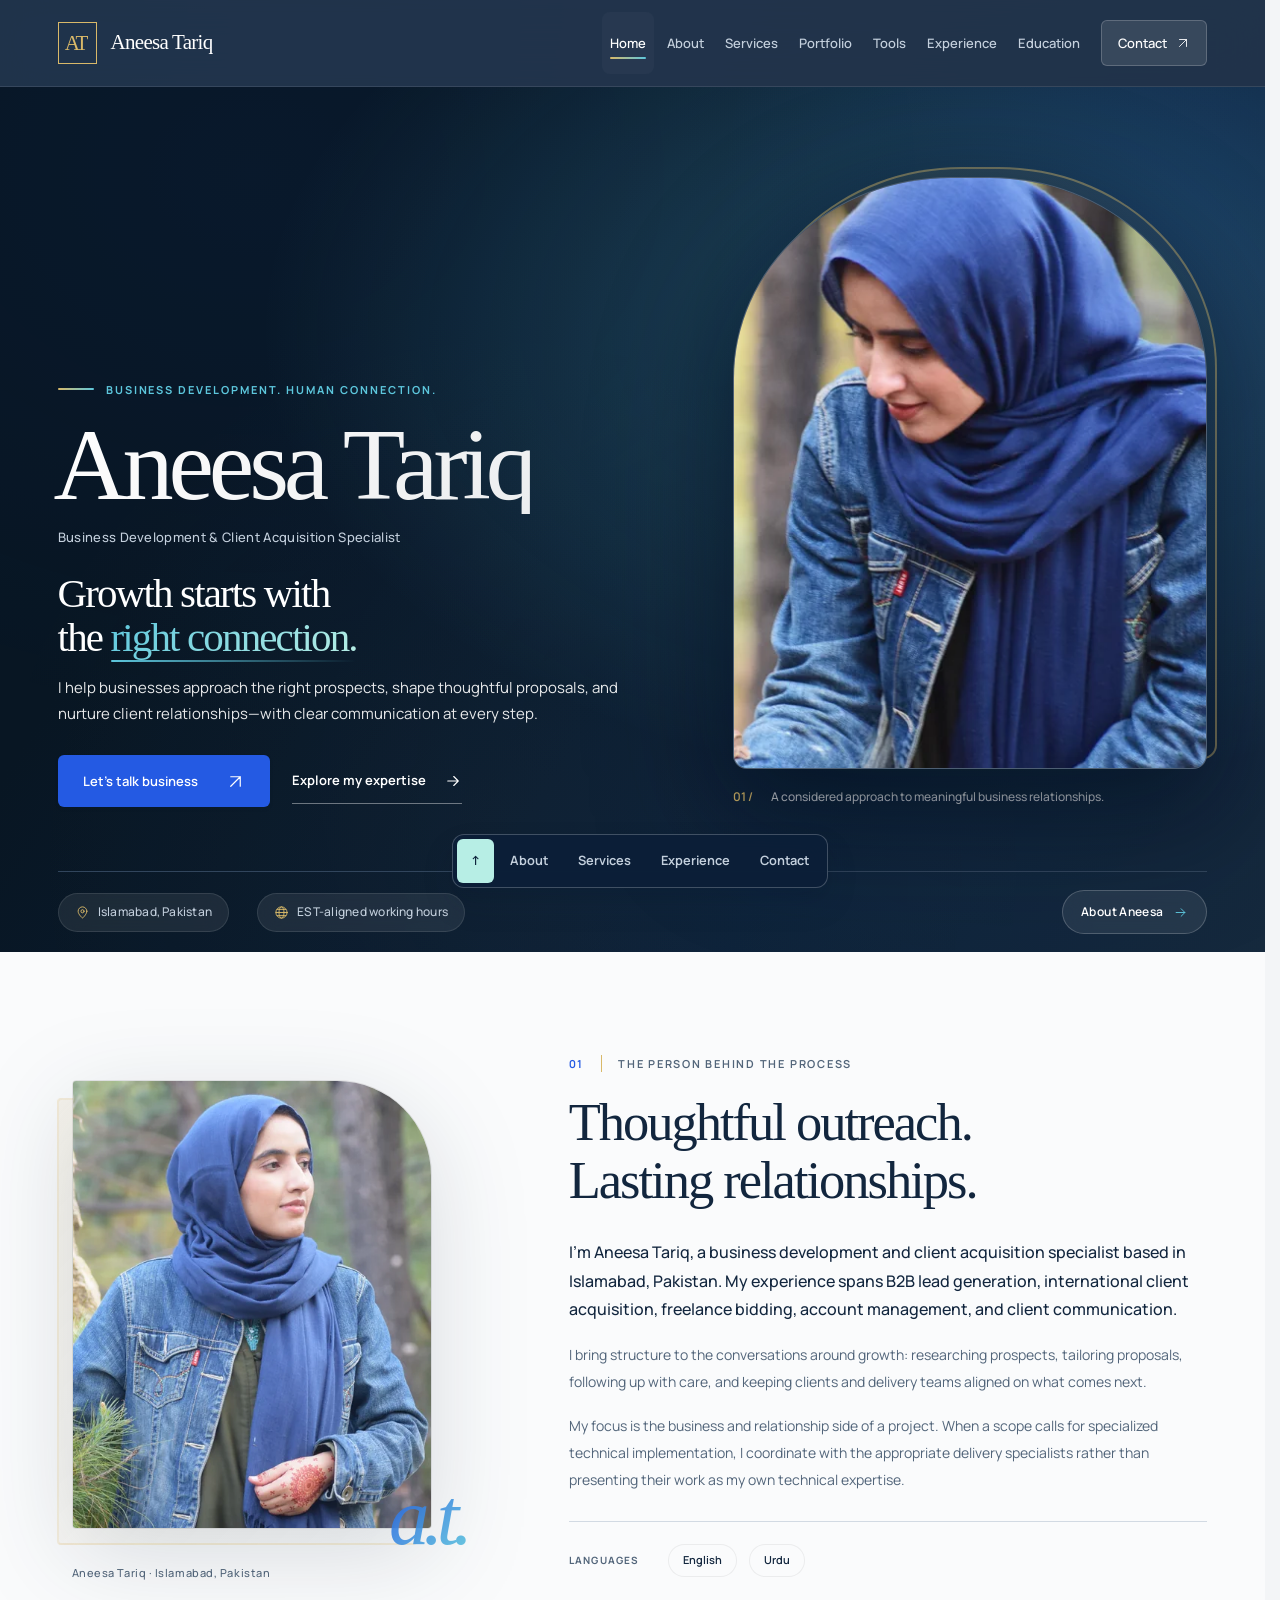
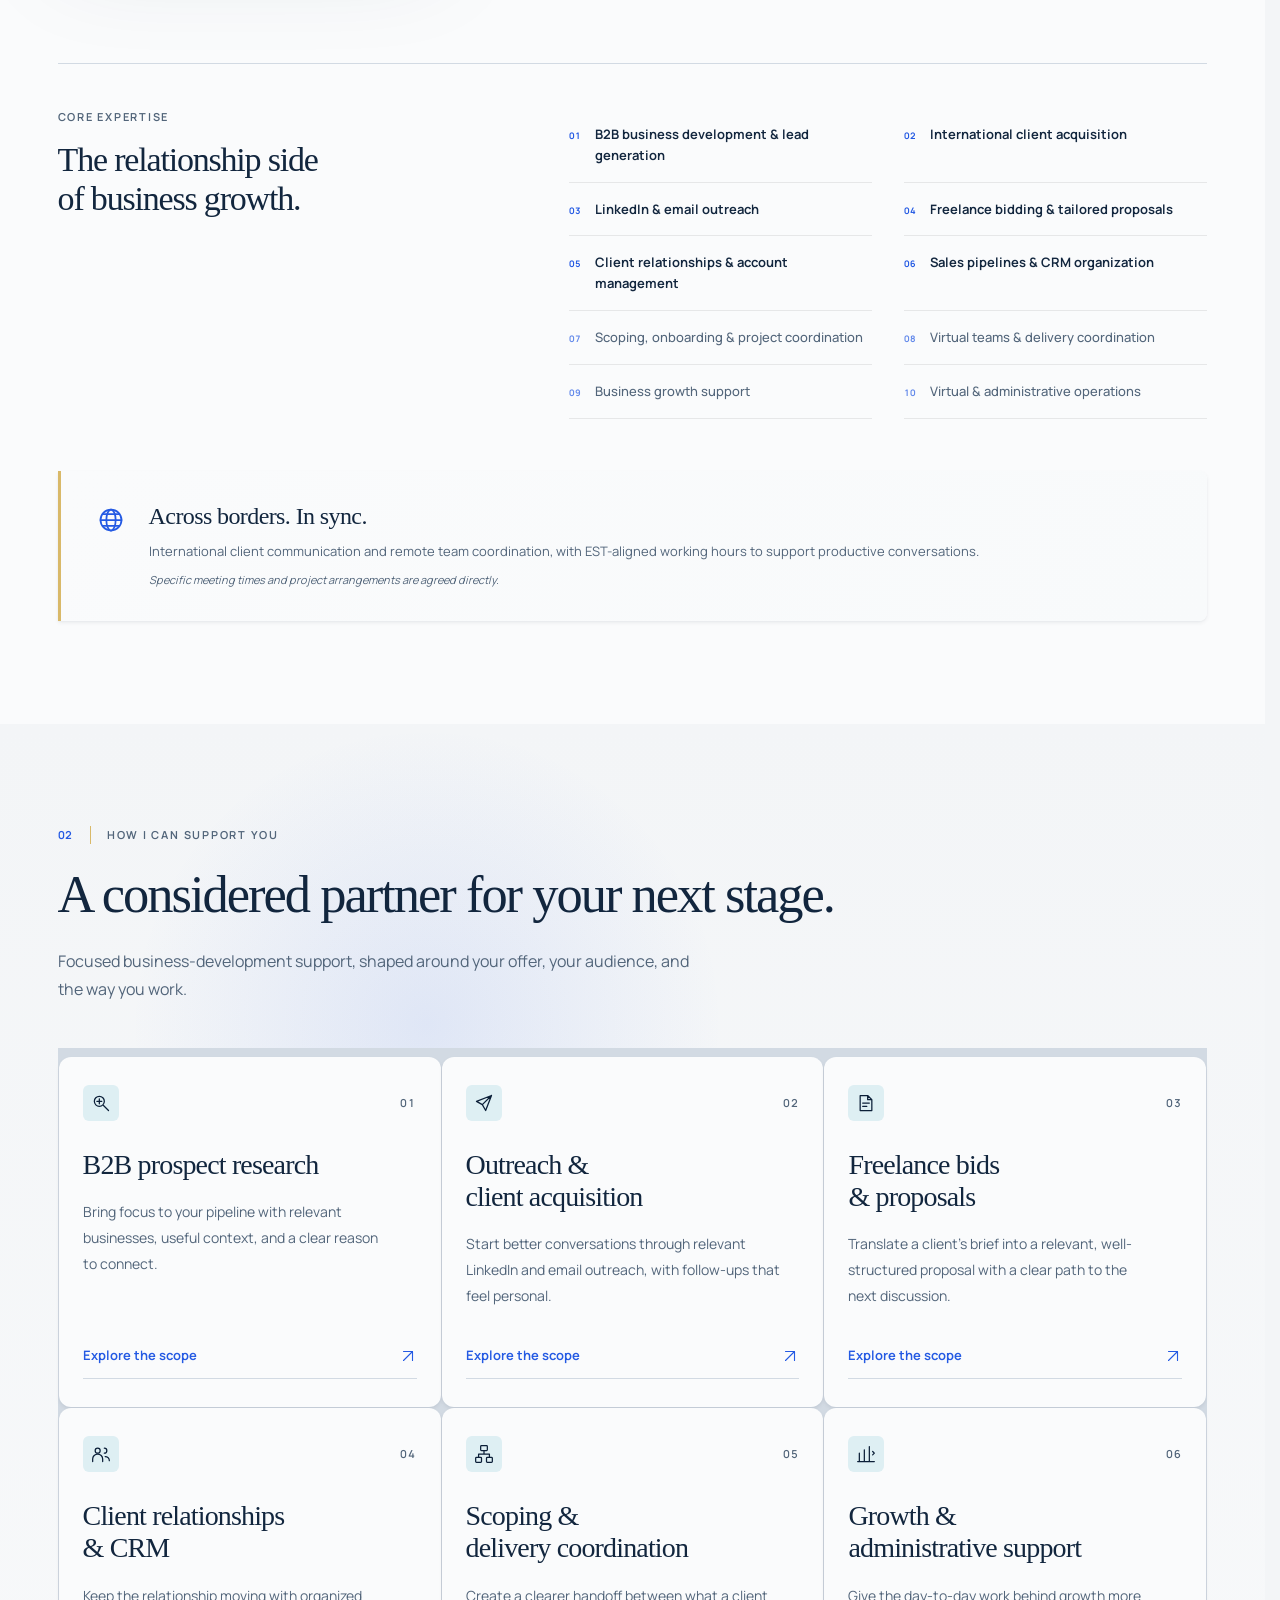
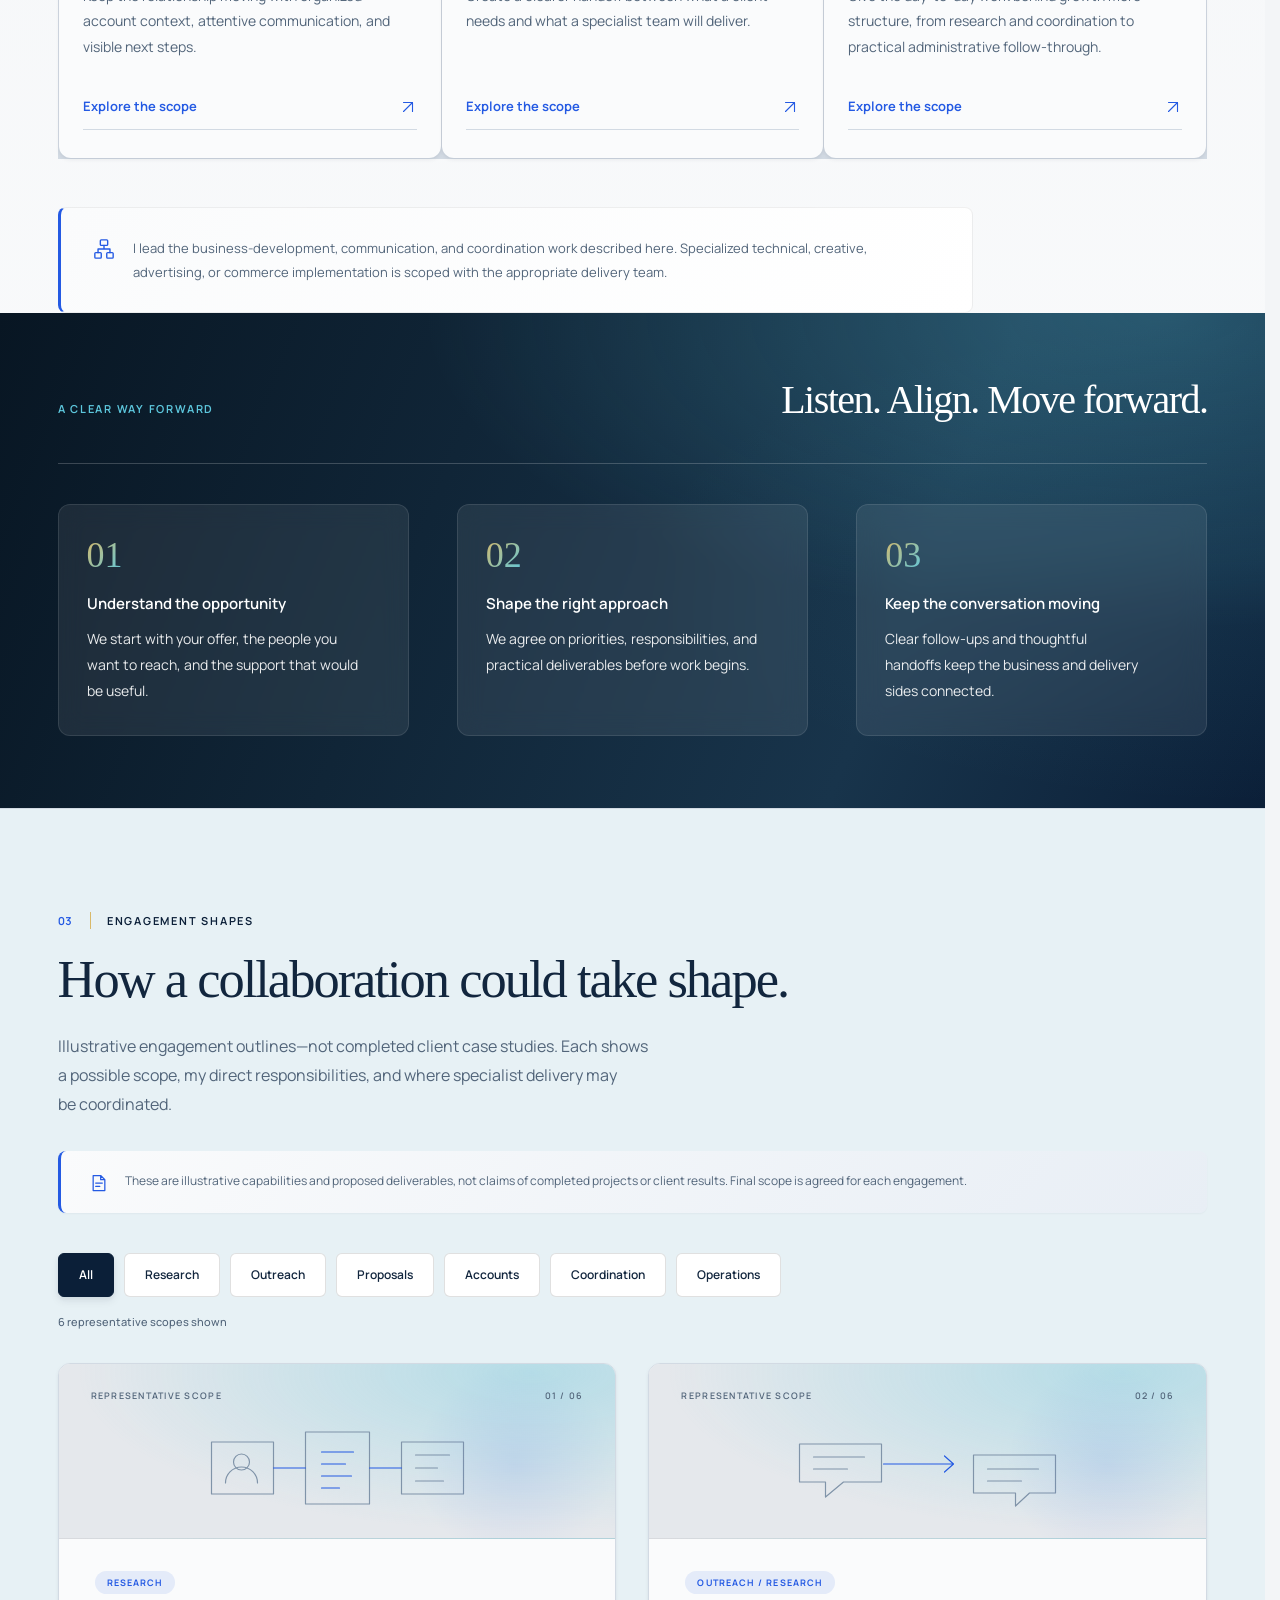
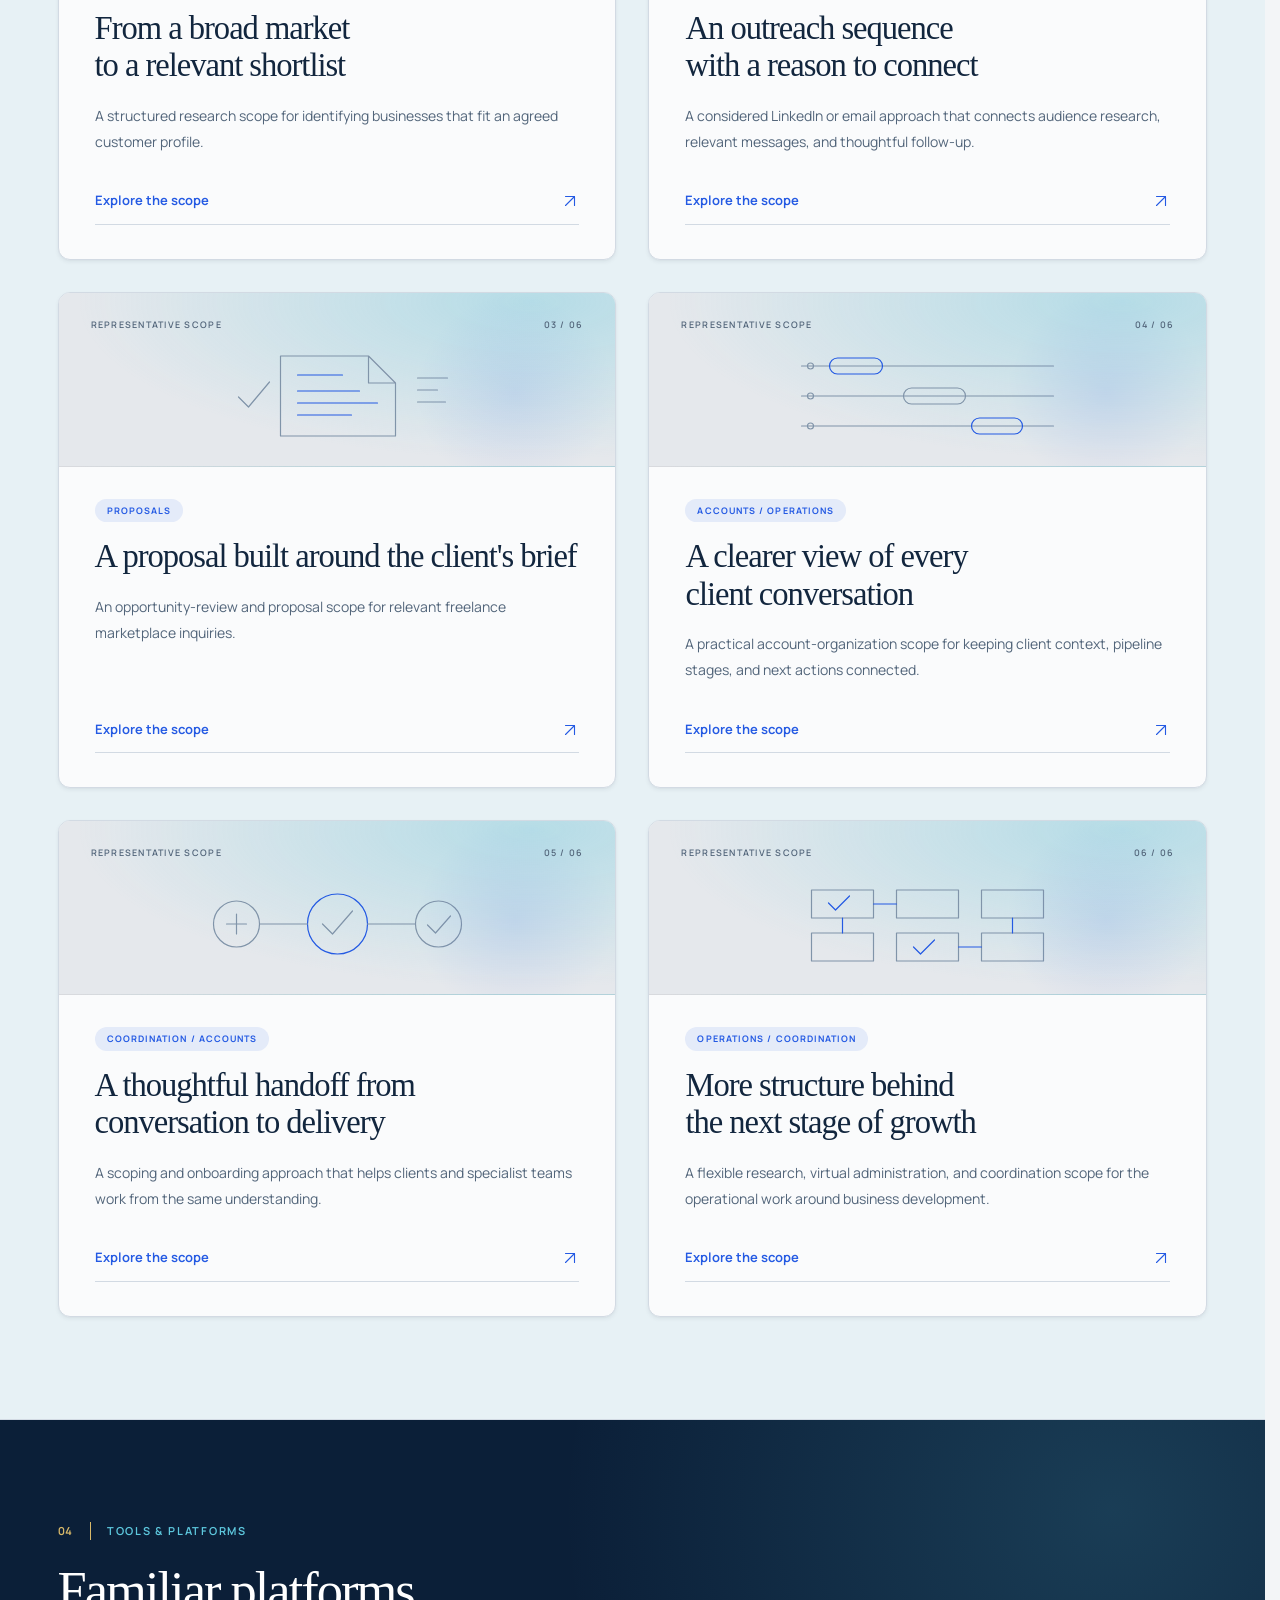
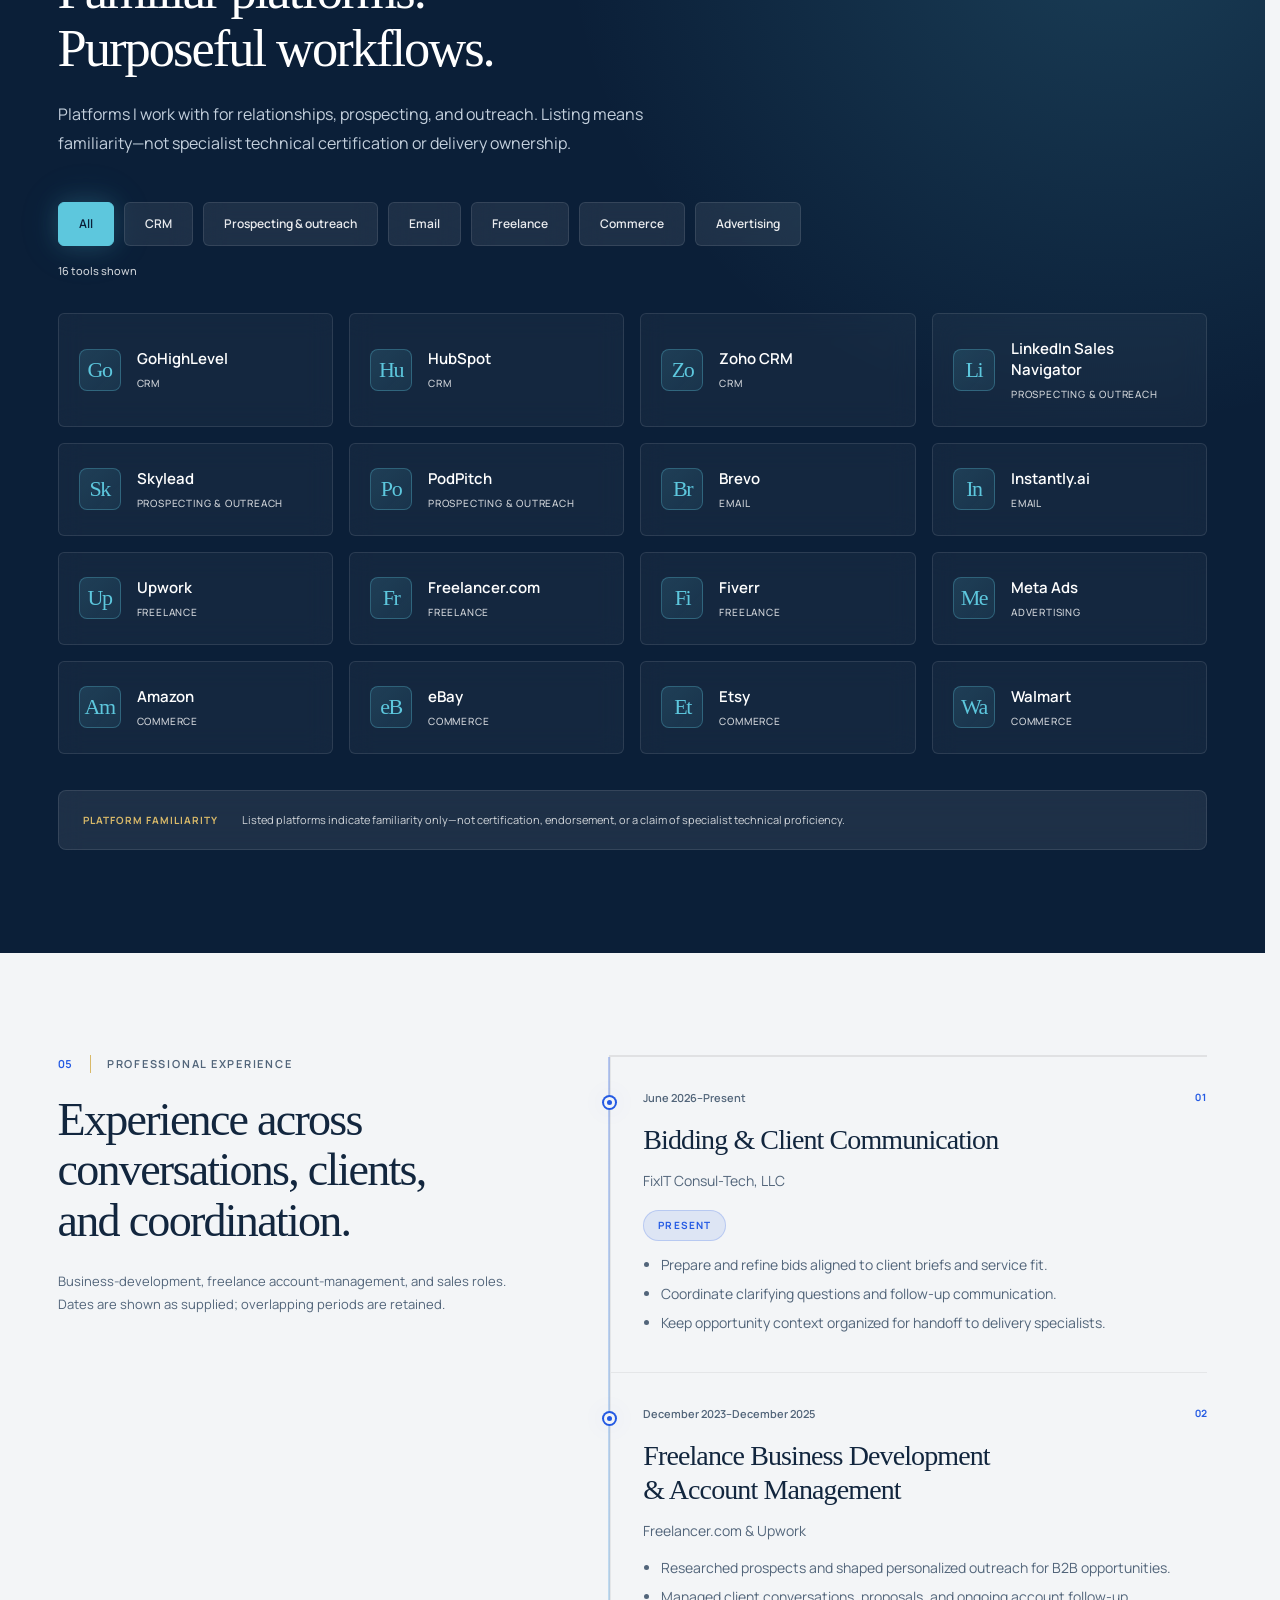
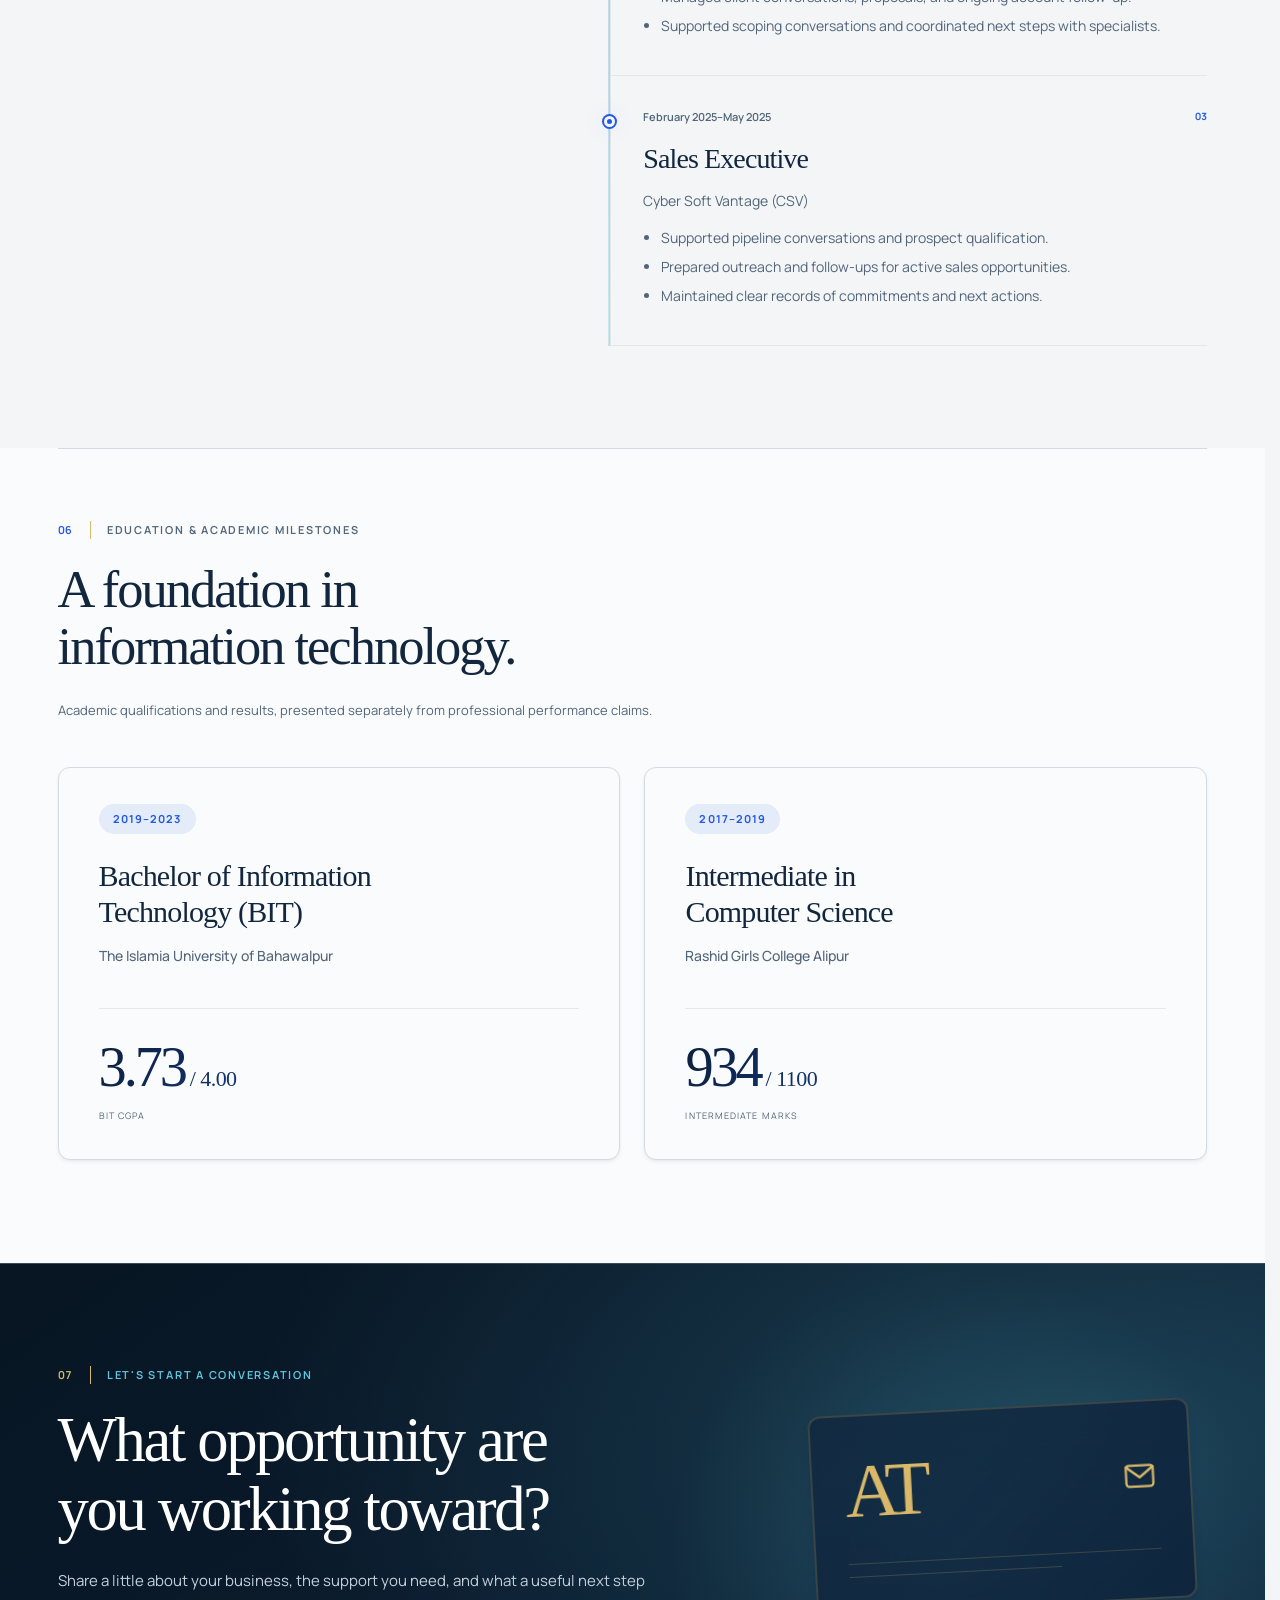
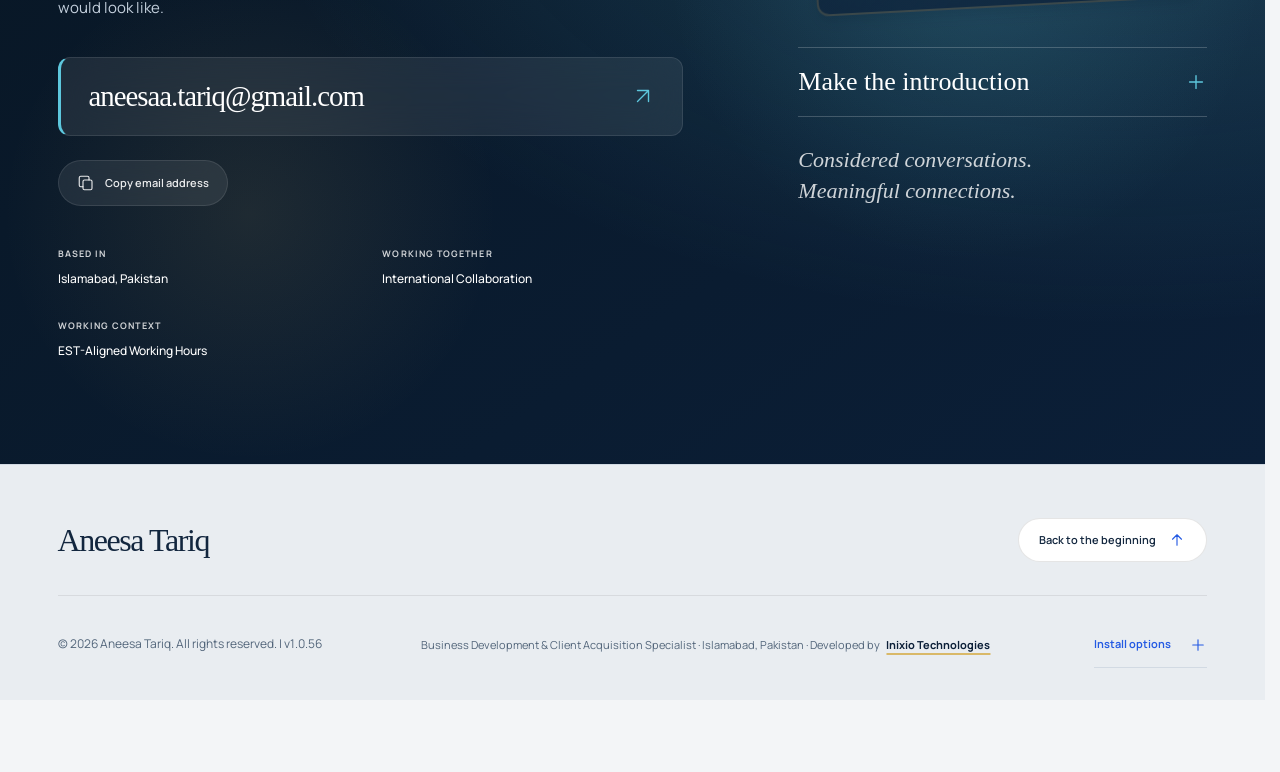
==== commit 15562d7c: "Initial commit" ====
--- a/index.html
+++ b/index.html
@@ -6,7 +6,7 @@
         <title>Aneesa Tariq | Business Development &amp; Client Acquisition Specialist</title>
         <meta name="description" content="Aneesa Tariq is a business development and client acquisition specialist in Islamabad, Pakistan, focused on B2B lead generation, tailored outreach, proposals, and client coordination." />
         <meta name="theme-color" content="#0B1F38" />
-        <meta name="portfolio-release" content="1.0.55" />
+        <meta name="portfolio-release" content="1.0.56" />
         <meta name="color-scheme" content="light" />
         <link rel="canonical" href="https://aneesatariq.github.io/" />
         <meta property="og:type" content="website" />
@@ -28,7 +28,7 @@
         <link rel="icon" href="./assets/image/icons/favicon.ico" sizes="48x48" />
         <link rel="icon" href="./assets/image/icons/favicon.svg" type="image/svg+xml" sizes="any" />
         <link rel="apple-touch-icon" href="./assets/image/icons/favicon.png" sizes="180x180" />
-        <link rel="preload" href="./assets/fonts/manrope-latin-variable.woff2?v=1.0.55" as="font" type="font/woff2" crossorigin />
+        <link rel="preload" href="./assets/fonts/manrope-latin-variable.woff2?v=1.0.56" as="font" type="font/woff2" crossorigin />
         <link rel="manifest" href="./manifest.json" />
         <style id="site-design-tokens">
             :root {
@@ -66,10 +66,10 @@
                 font-style: normal;
                 font-weight: 400 800;
                 font-display: swap;
-                src: url("./assets/fonts/manrope-latin-variable.woff2?v=1.0.55") format("woff2");
+                src: url("./assets/fonts/manrope-latin-variable.woff2?v=1.0.56") format("woff2");
             }
         </style>
-        <link rel="stylesheet" href="./assets/css/site.css?v=1.0.55" />
+        <link rel="stylesheet" href="./assets/css/site.css?v=1.0.56" />
         <script type="application/ld+json">
             {
                 "@context": "https://schema.org",
@@ -2256,7 +2256,7 @@
             </div>
             <div class="container footer-bottom">
                 <p class="footer-copyright">
-                    © 2026 Aneesa Tariq. All rights reserved. <span aria-hidden="true">|</span> <span>v1.0.55</span>
+                    © 2026 Aneesa Tariq. All rights reserved. <span aria-hidden="true">|</span> <span>v1.0.56</span>
                 </p>
                 <p class="footer-disclaimer">
                     Business Development &amp; Client Acquisition Specialist · Islamabad, Pakistan · Developed by
@@ -2452,7 +2452,7 @@
                 </section>
                 <footer class="inixio-modal-footer">
                     <p>
-                        Portfolio Version <span>v1.0.55</span> <span aria-hidden="true">|</span> © 2026 Inixio
+                        Portfolio Version <span>v1.0.56</span> <span aria-hidden="true">|</span> © 2026 Inixio
                         Technologies. All rights reserved.
                     </p>
                 </footer>
@@ -2511,6 +2511,6 @@
             </aside>
         </div>
         <p class="sr-only" id="site-announcer" role="status" aria-live="polite" aria-atomic="true"></p>
-        <script type="module" src="./assets/js/app.js?v=1.0.55"></script>
+        <script type="module" src="./assets/js/app.js?v=1.0.56"></script>
     </body>
 </html>
--- a/assets/css/site.css
+++ b/assets/css/site.css
@@ -1,30 +1,144 @@
 :root {
+    /* === Core Colors === */
     --navy-deep: #081623;
     --blue-deep: #174acb;
     --cyan-soft: #b7eee5;
     --paper-elevated: #fafbfc;
+    
+    /* === Enhanced Color System === */
+    --navy-alpha-90: rgba(11, 31, 56, 0.9);
+    --navy-alpha-80: rgba(11, 31, 56, 0.8);
+    --navy-alpha-60: rgba(11, 31, 56, 0.6);
+    --navy-alpha-20: rgba(11, 31, 56, 0.2);
+    --navy-alpha-10: rgba(11, 31, 56, 0.1);
+    --navy-alpha-05: rgba(11, 31, 56, 0.05);
+    
+    --blue-alpha-90: rgba(36, 90, 227, 0.9);
+    --blue-alpha-20: rgba(36, 90, 227, 0.2);
+    --blue-alpha-10: rgba(36, 90, 227, 0.1);
+    
+    --cyan-alpha-30: rgba(93, 199, 221, 0.3);
+    --cyan-alpha-15: rgba(93, 199, 221, 0.15);
+    --cyan-alpha-08: rgba(93, 199, 221, 0.08);
+    
+    --gold-alpha-20: rgba(217, 185, 105, 0.2);
+    --gold-alpha-10: rgba(217, 185, 105, 0.1);
+    
+    --white-alpha-95: rgba(255, 255, 255, 0.95);
+    --white-alpha-90: rgba(255, 255, 255, 0.9);
+    --white-alpha-80: rgba(255, 255, 255, 0.8);
+    --white-alpha-60: rgba(255, 255, 255, 0.6);
+    --white-alpha-40: rgba(255, 255, 255, 0.4);
+    --white-alpha-20: rgba(255, 255, 255, 0.2);
+    --white-alpha-10: rgba(255, 255, 255, 0.1);
+    --white-alpha-05: rgba(255, 255, 255, 0.05);
+    
+    /* === Glass Morphism === */
+    --glass-bg: rgba(255, 255, 255, 0.08);
+    --glass-bg-light: rgba(255, 255, 255, 0.12);
+    --glass-bg-lighter: rgba(255, 255, 255, 0.18);
+    --glass-border: rgba(255, 255, 255, 0.2);
+    --glass-border-subtle: rgba(255, 255, 255, 0.1);
+    --glass-blur: 20px;
+    --glass-blur-strong: 32px;
+    --glass-blur-subtle: 12px;
+    
+    --glass-dark-bg: rgba(11, 31, 56, 0.4);
+    --glass-dark-border: rgba(11, 31, 56, 0.15);
+    
+    /* === Modern Shadow System === */
+    --shadow-xs: 0 1px 2px rgba(11, 31, 56, 0.04);
+    --shadow-sm: 0 2px 4px rgba(11, 31, 56, 0.06), 0 1px 2px rgba(11, 31, 56, 0.03);
+    --shadow-md: 0 4px 8px rgba(11, 31, 56, 0.08), 0 2px 4px rgba(11, 31, 56, 0.04);
+    --shadow-lg: 0 8px 16px rgba(11, 31, 56, 0.1), 0 4px 8px rgba(11, 31, 56, 0.06);
+    --shadow-xl: 0 16px 32px rgba(11, 31, 56, 0.12), 0 8px 16px rgba(11, 31, 56, 0.08);
+    --shadow-2xl: 0 24px 48px rgba(11, 31, 56, 0.16), 0 12px 24px rgba(11, 31, 56, 0.1);
+    
+    --shadow-glow-blue: 0 0 24px rgba(36, 90, 227, 0.15), 0 0 48px rgba(36, 90, 227, 0.08);
+    --shadow-glow-cyan: 0 0 24px rgba(93, 199, 221, 0.2), 0 0 48px rgba(93, 199, 221, 0.1);
+    --shadow-glow-gold: 0 0 24px rgba(217, 185, 105, 0.2), 0 0 48px rgba(217, 185, 105, 0.1);
+    
+    /* === Legacy Shadows (maintain compatibility) === */
+    --shadow-soft: var(--shadow-lg);
+    --shadow-lift: var(--shadow-xl);
+    
+    /* === Spacing System === */
     --header-height: 86px;
     --page-width: 1240px;
     --gutter: clamp(20px, 4.5vw, 72px);
     --section-space: clamp(76px, 8vw, 128px);
-    --ease: cubic-bezier(0.2, 0.7, 0.2, 1);
     --space-1: 8px;
     --space-2: 16px;
     --space-3: 24px;
     --space-4: 32px;
     --space-5: 48px;
     --space-6: 72px;
+    --space-7: 96px;
+    --space-8: 128px;
+    
+    /* === Border Radius === */
+    --radius-xs: 2px;
+    --radius-sm: 4px;
+    --radius-control: 6px;
+    --radius-md: 8px;
+    --radius-surface: 12px;
+    --radius-lg: 16px;
+    --radius-xl: 20px;
+    --radius-media: 12px;
+    --radius-full: 9999px;
+    
+    /* === Enhanced Easing Functions === */
+    --ease: cubic-bezier(0.2, 0.7, 0.2, 1);
+    --ease-smooth: cubic-bezier(0.4, 0.0, 0.2, 1);
+    --ease-in: cubic-bezier(0.4, 0.0, 1, 1);
+    --ease-out: cubic-bezier(0.0, 0.0, 0.2, 1);
+    --ease-elastic: cubic-bezier(0.68, -0.55, 0.265, 1.55);
+    --ease-bounce: cubic-bezier(0.34, 1.56, 0.64, 1);
+    
+    /* === Animation Durations === */
+    --duration-instant: 100ms;
+    --duration-fast: 150ms;
+    --duration-subtle: 200ms;
+    --duration-standard: 300ms;
+    --duration-emphasis: 400ms;
+    --duration-slow: 500ms;
+    --duration-slower: 700ms;
+    
+    /* === Z-Index Scale === */
+    --z-base: 1;
+    --z-dock: 12;
+    --z-sticky: 20;
+    --z-header: 30;
+    --z-notice: 40;
+    --z-overlay: 50;
+    --z-modal: 60;
+    --z-skip: 100;
+    
+    /* === Gradients === */
+    --gradient-mesh: 
+        radial-gradient(ellipse at 20% 10%, rgba(36, 90, 227, 0.08) 0%, transparent 50%),
+        radial-gradient(ellipse at 80% 80%, rgba(93, 199, 221, 0.06) 0%, transparent 50%),
+        radial-gradient(ellipse at 40% 90%, rgba(217, 185, 105, 0.04) 0%, transparent 50%);
+    
+    --gradient-hero: linear-gradient(135deg, var(--navy) 0%, #0a2340 50%, var(--navy-deep) 100%);
+    --gradient-accent: linear-gradient(135deg, var(--blue) 0%, #2d6df6 100%);
+    --gradient-shimmer: linear-gradient(90deg, transparent 0%, rgba(255,255,255,0.1) 50%, transparent 100%);
+    
+    /* === Typography Scale === */
+    --text-xs: clamp(10px, 0.8vw, 11px);
+    --text-sm: clamp(11px, 0.9vw, 13px);
+    --text-base: clamp(14px, 1.1vw, 16px);
+    --text-lg: clamp(16px, 1.3vw, 18px);
+    --text-xl: clamp(18px, 1.5vw, 21px);
+    --text-2xl: clamp(21px, 1.8vw, 24px);
+    --text-3xl: clamp(26px, 2.5vw, 32px);
+    --text-4xl: clamp(35px, 3.5vw, 48px);
+    --text-5xl: clamp(48px, 5vw, 64px);
+    --text-6xl: clamp(64px, 6.5vw, 96px);
+    
+    /* === Legacy Colors (maintain compatibility) === */
     --dark-copy: #c4d0dd;
     --dark-line: #31455c;
-    --radius-control: 4px;
-    --radius-surface: 8px;
-    --radius-media: 12px;
-    --shadow-soft: 0 12px 36px #0b1f3810;
-    --shadow-lift: 0 18px 48px #0b1f3818;
-    --z-dock: 12;
-    --z-header: 30;
-    --z-notice: 40;
-    --z-skip: 100;
 }
 *,
 *::before,
@@ -110,12 +224,18 @@
     scroll-margin-top: calc(var(--header-height) + 24px);
 }
 :focus-visible {
-    outline: 3px solid var(--blue);
-    outline-offset: 5px;
+    outline: 2px solid var(--blue);
+    outline-offset: 3px;
+    border-radius: var(--radius-sm);
+    transition: outline-offset var(--duration-fast) var(--ease-out);
+}
+:focus-visible:active {
+    outline-offset: 2px;
 }
 .dark-section :focus-visible,
 .site-header :focus-visible {
     outline-color: var(--cyan);
+    box-shadow: 0 0 0 4px var(--cyan-alpha-15);
 }
 section[tabindex="-1"]:focus,
 main[tabindex="-1"]:focus {
@@ -241,23 +361,46 @@
     font-weight: 600;
     text-decoration: none;
     line-height: 1.5;
+    position: relative;
+    overflow: hidden;
     transition:
-        background 0.2s,
-        transform 0.2s var(--ease),
-        box-shadow 0.2s;
+        background var(--duration-standard) var(--ease-smooth),
+        transform var(--duration-standard) var(--ease),
+        box-shadow var(--duration-standard) var(--ease-smooth),
+        border-color var(--duration-standard) var(--ease-smooth);
+}
+.button::before {
+    content: '';
+    position: absolute;
+    inset: 0;
+    background: var(--gradient-shimmer);
+    transform: translateX(-100%);
+    transition: transform var(--duration-slower) var(--ease-smooth);
+}
+.button:hover::before {
+    transform: translateX(100%);
 }
 .button-blue {
     color: var(--white);
     background: var(--blue);
+    box-shadow: var(--shadow-sm);
 }
 .button-blue:hover {
     background: var(--blue-deep);
-    transform: translateY(-2px);
-    box-shadow: var(--shadow-soft);
+    transform: translateY(-3px);
+    box-shadow: var(--shadow-xl), var(--shadow-glow-blue);
+}
+.button-blue:active {
+    transform: translateY(-1px);
+    box-shadow: var(--shadow-md);
 }
 .button .icon {
     width: 19px;
     height: 19px;
+    transition: transform var(--duration-standard) var(--ease);
+}
+.button:hover .icon {
+    transform: translate(2px, -2px);
 }
 .text-action {
     display: inline-flex;
@@ -273,29 +416,48 @@
     line-height: 1.5;
     text-decoration: none;
     border-bottom: 1px solid var(--line);
+    position: relative;
     transition:
-        color 0.2s,
-        border-color 0.2s;
+        color var(--duration-standard) var(--ease-smooth),
+        border-color var(--duration-standard) var(--ease-smooth);
+}
+.text-action::after {
+    content: '';
+    position: absolute;
+    bottom: -1px;
+    left: 0;
+    right: 0;
+    height: 2px;
+    background: var(--gradient-accent);
+    transform: scaleX(0);
+    transform-origin: left;
+    transition: transform var(--duration-standard) var(--ease);
+}
+.text-action:hover::after {
+    transform: scaleX(1);
 }
 .text-action .icon {
     width: 18px;
     height: 18px;
-    transition: transform 0.2s var(--ease);
+    transition: transform var(--duration-standard) var(--ease);
 }
 .text-action:hover {
     color: var(--navy);
-    border-color: var(--blue);
+    border-color: transparent;
 }
 .text-action:hover .icon {
-    transform: translate(2px, -2px);
+    transform: translate(3px, -3px);
 }
 .light-action {
     color: var(--white);
-    border-color: #627187;
+    border-color: var(--white-alpha-40);
+}
+.light-action::after {
+    background: linear-gradient(135deg, var(--cyan) 0%, var(--white) 100%);
 }
 .light-action:hover {
     color: var(--cyan);
-    border-color: var(--cyan);
+    border-color: transparent;
 }
 .icon-button {
     display: inline-grid;
@@ -311,16 +473,35 @@
     background: var(--paper);
 }
 
-/* A quiet masthead, not a second hero. */
+/* Enhanced sticky header with glass-morphism and scroll progress */
 .site-header {
     position: sticky;
     top: 0;
     z-index: var(--z-header);
     color: var(--white);
-    background: color-mix(in srgb, var(--navy) 92%, transparent);
-    border-bottom: 1px solid var(--dark-line);
-    backdrop-filter: blur(16px) saturate(130%);
-    -webkit-backdrop-filter: blur(16px) saturate(130%);
+    background: var(--navy-alpha-90);
+    border-bottom: 1px solid var(--white-alpha-10);
+    backdrop-filter: blur(var(--glass-blur)) saturate(150%);
+    -webkit-backdrop-filter: blur(var(--glass-blur)) saturate(150%);
+    transition: 
+        background var(--duration-standard) var(--ease-smooth),
+        box-shadow var(--duration-standard) var(--ease-smooth),
+        border-color var(--duration-standard) var(--ease-smooth);
+}
+.site-header.is-scrolled {
+    background: var(--navy-alpha-90);
+    border-bottom-color: var(--white-alpha-20);
+    box-shadow: var(--shadow-lg);
+}
+.site-header::after {
+    content: '';
+    position: absolute;
+    bottom: 0;
+    left: 0;
+    height: 2px;
+    background: var(--gradient-accent);
+    width: var(--scroll-progress, 0%);
+    transition: width var(--duration-instant) linear;
 }
 .header-inner {
     min-height: 86px;
@@ -370,6 +551,7 @@
     text-decoration: none;
     position: relative;
     white-space: nowrap;
+    transition: color var(--duration-standard) var(--ease-smooth);
 }
 .primary-nav a::after {
     content: "";
@@ -377,11 +559,28 @@
     left: 0;
     right: 0;
     bottom: 7px;
-    height: 1px;
-    background: var(--gold);
+    height: 2px;
+    background: linear-gradient(90deg, var(--gold) 0%, var(--cyan) 100%);
     transform: scaleX(0);
     transform-origin: left;
-    transition: transform 0.2s;
+    transition: transform var(--duration-standard) var(--ease);
+    border-radius: var(--radius-full);
+}
+.primary-nav a::before {
+    content: "";
+    position: absolute;
+    inset: -8px;
+    background: var(--white-alpha-05);
+    border-radius: var(--radius-md);
+    transform: scale(0.9);
+    opacity: 0;
+    transition: 
+        transform var(--duration-standard) var(--ease),
+        opacity var(--duration-standard) var(--ease-smooth);
+}
+.primary-nav a:hover::before {
+    transform: scale(1);
+    opacity: 1;
 }
 .primary-nav a:hover,
 .primary-nav a[aria-current] {
@@ -391,9 +590,30 @@
 .primary-nav a:hover::after {
     transform: scaleX(1);
 }
+.primary-nav a[aria-current]::before {
+    transform: scale(1);
+    opacity: 0.5;
+}
 .primary-nav a:last-child {
     gap: 9px;
     color: var(--white);
+    padding: 8px 16px;
+    background: var(--white-alpha-10);
+    border-radius: var(--radius-control);
+    border: 1px solid var(--white-alpha-20);
+    transition: 
+        background var(--duration-standard) var(--ease-smooth),
+        border-color var(--duration-standard) var(--ease-smooth),
+        transform var(--duration-standard) var(--ease);
+}
+.primary-nav a:last-child::before,
+.primary-nav a:last-child::after {
+    display: none;
+}
+.primary-nav a:last-child:hover {
+    background: var(--white-alpha-20);
+    border-color: var(--cyan);
+    transform: translateY(-2px);
 }
 .primary-nav .icon {
     width: 14px;
@@ -423,11 +643,12 @@
     transform: translateY(-4px) rotate(-45deg);
 }
 
-/* Portrait-led opening: geometric rules, restrained gold, natural photography. */
+/* Enhanced hero section with gradient mesh, glass effects, and modern animations */
 .hero {
     position: relative;
     isolation: isolate;
     overflow: clip;
+    background: var(--gradient-hero);
 }
 .hero::before {
     content: "";
@@ -435,87 +656,159 @@
     inset: 0;
     z-index: -1;
     pointer-events: none;
-    background-image: linear-gradient(90deg, transparent calc(50% - 1px), #ffffff04 50%, transparent calc(50% + 1px));
-    background-size: 270px 100%;
+    background: var(--gradient-mesh);
+    opacity: 0.6;
+}
+.hero::after {
+    content: "";
+    position: absolute;
+    top: 0;
+    right: 0;
+    width: 50%;
+    height: 100%;
+    background: radial-gradient(ellipse at 80% 20%, var(--blue-alpha-10) 0%, transparent 60%);
+    z-index: -1;
+    pointer-events: none;
+    animation: hero-glow 8s var(--ease) infinite alternate;
+}
+@keyframes hero-glow {
+    0% { opacity: 0.4; transform: scale(1); }
+    100% { opacity: 0.7; transform: scale(1.1); }
 }
 .hero-grid {
     display: grid;
     grid-template-columns: 1.16fr 0.9fr;
     gap: clamp(48px, 7vw, 100px);
     align-items: center;
-    padding-block: 70px 66px;
+    padding-block: 80px 76px;
 }
 .hero-copy {
     min-width: 0;
+    position: relative;
+    z-index: 1;
 }
 .hero-eyebrow {
-    margin-bottom: 22px;
-    font-size: 9px;
-    gap: 11px;
+    margin-bottom: 24px;
+    font-size: 10px;
+    gap: 12px;
+    font-weight: 700;
+    letter-spacing: 0.18em;
 }
 .fine-line {
-    width: 31px;
-    height: 1px;
-    background: var(--gold);
+    width: 36px;
+    height: 2px;
+    background: linear-gradient(90deg, var(--gold) 0%, var(--cyan) 100%);
     flex-shrink: 0;
+    border-radius: var(--radius-full);
 }
 .hero h1 {
     font-size: clamp(64px, 6.8vw, 98px);
-    line-height: 1.06;
+    line-height: 1.02;
     letter-spacing: -0.055em;
     margin-left: -4px;
     white-space: nowrap;
+    background: linear-gradient(135deg, var(--white) 0%, var(--white-alpha-90) 100%);
+    -webkit-background-clip: text;
+    -webkit-text-fill-color: transparent;
+    background-clip: text;
+    position: relative;
+}
+.hero h1::after {
+    content: attr(data-text);
+    position: absolute;
+    inset: 0;
+    background: linear-gradient(135deg, var(--cyan) 0%, var(--white) 50%, var(--gold) 100%);
+    -webkit-background-clip: text;
+    -webkit-text-fill-color: transparent;
+    background-clip: text;
+    opacity: 0;
+    transition: opacity var(--duration-slow) var(--ease);
+    pointer-events: none;
 }
 .hero-role {
-    margin-top: 16px;
-    font-size: 12px;
+    margin-top: 18px;
+    font-size: 13px;
     line-height: 1.7;
-    color: var(--dark-copy);
+    color: var(--white-alpha-80);
     max-width: 360px;
     letter-spacing: 0.025em;
+    font-weight: 500;
 }
 .hero-statement {
     font-size: clamp(39px, 3.95vw, 57px);
-    line-height: 1.1;
-    letter-spacing: -0.04em;
-    margin-block: 33px 23px;
+    line-height: 1.08;
+    letter-spacing: -0.045em;
+    margin-block: 36px 24px;
     max-width: 550px;
+    font-weight: 300;
 }
 .hero-statement em {
-    color: var(--cyan);
+    background: linear-gradient(135deg, var(--cyan) 0%, var(--cyan-soft) 100%);
+    -webkit-background-clip: text;
+    -webkit-text-fill-color: transparent;
+    background-clip: text;
     font-weight: 400;
+    font-style: normal;
+    position: relative;
+}
+.hero-statement em::after {
+    content: '';
+    position: absolute;
+    bottom: -2px;
+    left: 0;
+    right: 0;
+    height: 2px;
+    background: linear-gradient(90deg, var(--cyan) 0%, transparent 100%);
+    border-radius: var(--radius-full);
 }
 .hero-description {
-    color: var(--dark-copy);
+    color: var(--white-alpha-90);
     max-width: 465px;
-    font-size: 14px;
-    line-height: 1.85;
+    font-size: 15px;
+    line-height: 1.8;
+    font-weight: 400;
 }
 .hero-actions {
     display: flex;
     align-items: center;
     flex-wrap: wrap;
-    gap: 16px 26px;
-    margin-top: 29px;
+    gap: 18px 28px;
+    margin-top: 32px;
 }
 .hero-context {
     display: flex;
     flex-wrap: wrap;
-    gap: 9px 22px;
-    margin-top: 37px;
-    color: var(--dark-copy);
-    font-size: 10px;
-    letter-spacing: 0.015em;
+    gap: 12px 24px;
+    margin-top: 40px;
+    color: var(--white-alpha-80);
+    font-size: 11px;
+    letter-spacing: 0.02em;
+    font-weight: 500;
 }
 .hero-context > span {
     display: flex;
     align-items: center;
-    gap: 8px;
+    gap: 10px;
+    padding: 10px 18px;
+    background: var(--glass-bg);
+    border: 1px solid var(--glass-border-subtle);
+    border-radius: var(--radius-full);
+    backdrop-filter: blur(var(--glass-blur-subtle));
+    -webkit-backdrop-filter: blur(var(--glass-blur-subtle));
+    transition: 
+        background var(--duration-standard) var(--ease-smooth),
+        border-color var(--duration-standard) var(--ease-smooth),
+        transform var(--duration-standard) var(--ease);
+}
+.hero-context > span:hover {
+    background: var(--glass-bg-light);
+    border-color: var(--glass-border);
+    transform: translateY(-2px);
 }
 .hero-context .icon {
-    width: 14px;
-    height: 14px;
-    color: var(--gold);
+    width: 16px;
+    height: 16px;
+    color: var(--cyan);
 }
 .hero-portrait {
     position: relative;
@@ -524,28 +817,45 @@
 }
 .portrait-frame {
     position: relative;
+    filter: drop-shadow(0 32px 64px rgba(4, 12, 26, 0.4));
 }
 .portrait-frame::before {
     content: "";
     position: absolute;
     inset: -15px 14px 16px -15px;
-    border: 1px solid #d9b96978;
+    border: 2px solid var(--gold-alpha-20);
     border-radius: 140px 8px 140px 8px;
     pointer-events: none;
+    background: linear-gradient(135deg, var(--gold-alpha-10) 0%, transparent 100%);
+    transition: 
+        border-color var(--duration-slow) var(--ease),
+        background var(--duration-slow) var(--ease);
+}
+.portrait-frame:hover::before {
+    border-color: var(--gold-alpha-20);
+    background: linear-gradient(135deg, var(--gold-alpha-20) 0%, var(--cyan-alpha-08) 100%);
 }
 .portrait-frame picture {
     position: relative;
     display: block;
     overflow: hidden;
     border-radius: 140px 8px 140px 8px;
-    border: 1px solid #bdc8d533;
+    border: 1px solid var(--white-alpha-10);
     background: var(--dark-line);
+    transition: transform var(--duration-slow) var(--ease);
+}
+.portrait-frame:hover picture {
+    transform: scale(1.01);
 }
 .portrait-frame img {
     width: 100%;
     height: auto;
     aspect-ratio: 4 / 5;
     object-fit: cover;
+    transition: transform var(--duration-slower) var(--ease);
+}
+.portrait-frame:hover img {
+    transform: scale(1.05);
 }
 .portrait-tag {
     display: flex;
@@ -587,16 +897,118 @@
 }
 .hero-portrait figcaption {
     display: flex;
-    gap: 16px;
-    margin-top: 24px;
-    color: var(--dark-copy);
-    font-size: 10px;
+    gap: 18px;
+    margin-top: 28px;
+    color: var(--white-alpha-80);
+    font-size: 11px;
     line-height: 1.7;
     max-width: 330px;
+    font-weight: 500;
 }
 .hero-portrait figcaption > span {
     color: var(--gold);
     white-space: nowrap;
+    font-weight: 600;
+}
+/* Hero strip - Info banner below hero */
+.hero-strip {
+    border-top: 1px solid var(--white-alpha-10);
+    padding-block: 24px;
+    display: flex;
+    align-items: center;
+    justify-content: space-between;
+    flex-wrap: wrap;
+    gap: 20px 28px;
+    font-size: 11px;
+    letter-spacing: 0.02em;
+    color: var(--white-alpha-80);
+    font-weight: 500;
+}
+.hero-strip > span {
+    display: inline-flex;
+    align-items: center;
+    gap: 10px;
+    padding: 8px 16px;
+    background: var(--glass-bg);
+    border: 1px solid var(--glass-border-subtle);
+    border-radius: var(--radius-full);
+    backdrop-filter: blur(var(--glass-blur-subtle));
+    -webkit-backdrop-filter: blur(var(--glass-blur-subtle));
+    transition:
+        background var(--duration-standard) var(--ease-smooth),
+        transform var(--duration-standard) var(--ease);
+}
+.hero-strip > span:hover {
+    background: var(--glass-bg-light);
+    transform: translateY(-2px);
+}
+.hero-strip .icon {
+    width: 16px;
+    height: 16px;
+    color: var(--gold);
+}
+.hero-strip a {
+    display: inline-flex;
+    align-items: center;
+    gap: 12px;
+    padding: 10px 18px;
+    color: var(--white);
+    text-decoration: none;
+    background: var(--glass-bg);
+    border: 1px solid var(--glass-border);
+    border-radius: var(--radius-full);
+    backdrop-filter: blur(var(--glass-blur-subtle));
+    -webkit-backdrop-filter: blur(var(--glass-blur-subtle));
+    font-weight: 600;
+    letter-spacing: 0.03em;
+    transition:
+        background var(--duration-standard) var(--ease-smooth),
+        border-color var(--duration-standard) var(--ease-smooth),
+        transform var(--duration-standard) var(--ease),
+        color var(--duration-standard) var(--ease-smooth);
+}
+.hero-strip a:hover {
+    background: var(--glass-bg-light);
+    border-color: var(--cyan);
+    color: var(--cyan);
+    transform: translateY(-2px);
+}
+.hero-strip a .icon {
+    color: var(--cyan);
+    transition: transform var(--duration-standard) var(--ease);
+}
+.hero-strip a:hover .icon {
+    transform: translateX(3px);
+}
+/* Scroll indicator */
+.scroll-indicator {
+    position: absolute;
+    bottom: 32px;
+    left: 50%;
+    transform: translateX(-50%);
+    display: flex;
+    flex-direction: column;
+    align-items: center;
+    gap: 8px;
+    color: var(--white-alpha-60);
+    font-size: 10px;
+    letter-spacing: 0.1em;
+    text-transform: uppercase;
+    font-weight: 600;
+    cursor: pointer;
+    transition: color var(--duration-standard) var(--ease-smooth);
+}
+.scroll-indicator:hover {
+    color: var(--cyan);
+}
+.scroll-indicator .icon {
+    width: 20px;
+    height: 20px;
+    animation: scroll-bounce 2s var(--ease) infinite;
+}
+@keyframes scroll-bounce {
+    0%, 100% { transform: translateY(0); opacity: 1; }
+    50% { transform: translateY(8px); opacity: 0.5; }
 }
 .portrait-side-note {
     position: absolute;
@@ -640,7 +1052,7 @@
     letter-spacing: -0.05em;
 }
 
-/* Profile and expertise form a single editorial spread. */
+/* Enhanced About section with modern portrait and expertise treatments */
 .about-grid {
     display: grid;
     grid-template-columns: 0.8fr 1.25fr;
@@ -654,30 +1066,49 @@
 }
 .about-photo {
     position: relative;
+    filter: drop-shadow(0 24px 48px rgba(11, 31, 56, 0.15));
 }
 .about-photo::before {
     content: "";
     position: absolute;
     inset: 18px 15px -16px -15px;
-    border: 1px solid var(--gold);
+    border: 2px solid var(--gold-alpha-20);
     border-radius: 4px 95px 4px 4px;
+    background: linear-gradient(135deg, var(--gold-alpha-10) 0%, transparent 100%);
+    transition:
+        border-color var(--duration-slow) var(--ease),
+        background var(--duration-slow) var(--ease);
+}
+.about-photo:hover::before {
+    border-color: var(--gold);
+    background: linear-gradient(135deg, var(--gold-alpha-20) 0%, var(--blue-alpha-10) 100%);
 }
 .about-photo picture {
     display: block;
     position: relative;
     overflow: hidden;
     border-radius: 4px 95px 4px 4px;
+    border: 1px solid rgba(0, 0, 0, 0.08);
+    transition: transform var(--duration-slow) var(--ease);
+}
+.about-photo:hover picture {
+    transform: translateY(-4px);
 }
 .about-photo img {
     width: 100%;
     aspect-ratio: 4 / 5;
     object-fit: cover;
+    transition: transform var(--duration-slower) var(--ease);
+}
+.about-photo:hover img {
+    transform: scale(1.03);
 }
 .about-portrait figcaption {
-    font-size: 10px;
+    font-size: 11px;
     color: var(--muted);
     margin-top: 35px;
     letter-spacing: 0.05em;
+    font-weight: 500;
 }
 .portrait-monogram {
     position: absolute;
@@ -685,168 +1116,260 @@
     right: -35px;
     font-family: var(--font-display);
     font-style: italic;
-    color: var(--blue);
+    background: linear-gradient(135deg, var(--blue) 0%, var(--cyan) 100%);
+    -webkit-background-clip: text;
+    -webkit-text-fill-color: transparent;
+    background-clip: text;
     font-size: 81px;
     line-height: 1;
     letter-spacing: -0.08em;
+    opacity: 0.9;
 }
 .about-copy .section-heading {
-    margin-bottom: 25px;
+    margin-bottom: 28px;
 }
 .about-copy > p {
-    margin-top: 17px;
+    margin-top: 18px;
     color: var(--muted);
     font-size: 14px;
-    line-height: 1.95;
+    line-height: 1.9;
 }
 .about-copy > p:first-of-type {
     color: var(--ink);
     font-size: 16px;
+    font-weight: 500;
+    line-height: 1.8;
 }
 .language-line {
     display: flex;
     flex-wrap: wrap;
     align-items: center;
-    gap: 10px 28px;
+    gap: 12px 28px;
     border-top: 1px solid var(--line);
-    margin-top: 26px;
-    padding-top: 20px;
+    margin-top: 28px;
+    padding-top: 22px;
     font-size: 11px;
 }
 .language-line > span {
     text-transform: uppercase;
     letter-spacing: 0.12em;
     color: var(--muted);
-    font-size: 9px;
+    font-size: 10px;
+    font-weight: 700;
 }
 .language-line ul {
     list-style: none;
     display: flex;
     flex-wrap: wrap;
-    gap: 19px;
+    gap: 12px;
+}
+.language-line li {
+    padding: 6px 14px;
+    background: var(--paper-elevated);
+    border: 1px solid rgba(0, 0, 0, 0.06);
+    border-radius: var(--radius-full);
+    font-weight: 600;
+    transition:
+        background var(--duration-standard) var(--ease-smooth),
+        transform var(--duration-standard) var(--ease);
+}
+.language-line li:hover {
+    background: var(--blue-alpha-10);
+    transform: translateY(-2px);
 }
 .language-line li + li::before {
-    content: "/";
-    margin-right: 19px;
-    color: #8090a0;
+    display: none;
 }
 .expertise-block {
     display: grid;
     grid-template-columns: 0.8fr 1.25fr;
     gap: clamp(50px, 8vw, 120px);
-    margin-top: 76px;
-    padding-top: 38px;
+    margin-top: 80px;
+    padding-top: 44px;
     border-top: 1px solid var(--line);
 }
 .expertise-block h3 {
-    font-size: 31px;
-    line-height: 1.2;
-    letter-spacing: -0.03em;
+    font-size: 34px;
+    line-height: 1.15;
+    letter-spacing: -0.035em;
     margin-top: 14px;
     max-width: 280px;
+    font-weight: 400;
 }
 .expertise-list {
     list-style: none;
     display: grid;
     grid-template-columns: 1fr 1fr;
-    column-gap: 27px;
+    column-gap: 32px;
 }
 .expertise-list li {
     display: flex;
-    gap: 12px;
+    gap: 14px;
     align-items: baseline;
-    padding-block: 12px;
-    border-bottom: 1px solid var(--line);
-    font-size: 11px;
-    line-height: 1.7;
+    padding-block: 16px;
+    border-bottom: 1px solid rgba(0, 0, 0, 0.08);
+    font-size: 13px;
+    line-height: 1.6;
+    font-weight: 500;
+    transition:
+        color var(--duration-standard) var(--ease-smooth),
+        border-color var(--duration-standard) var(--ease-smooth);
+    cursor: default;
+}
+.expertise-list li:hover {
+    color: var(--blue);
+    border-color: var(--blue-alpha-20);
+}
+.expertise-list li.is-primary {
+    font-weight: 600;
 }
 .expertise-list li > span {
     color: var(--blue);
-    font-size: 8px;
+    font-size: 9px;
     font-variant-numeric: tabular-nums;
+    font-weight: 700;
+    flex-shrink: 0;
 }
 .collaboration-note {
     display: flex;
     align-items: flex-start;
-    gap: 22px;
-    margin-top: 48px;
-    padding: 28px 32px;
-    border-left: 2px solid var(--gold);
-    background: #edeff0;
+    gap: 24px;
+    margin-top: 52px;
+    padding: 32px 36px;
+    border-left: 3px solid var(--gold);
+    background: linear-gradient(135deg, var(--paper-elevated) 0%, #f8fafb 100%);
+    border-radius: 0 var(--radius-md) var(--radius-md) 0;
+    box-shadow: var(--shadow-sm);
 }
 .collaboration-note > .icon {
     color: var(--blue);
     width: 28px;
     height: 28px;
     margin-top: 3px;
+    flex-shrink: 0;
 }
 .collaboration-note h3 {
-    font-size: 23px;
-    letter-spacing: -0.02em;
+    font-size: 24px;
+    letter-spacing: -0.025em;
+    font-weight: 500;
 }
 .collaboration-note p {
-    font-size: 12px;
+    font-size: 13px;
     color: var(--muted);
-    margin-top: 8px;
+    margin-top: 10px;
+    line-height: 1.8;
 }
 .collaboration-note p.small-note {
-    font-size: 10px;
-    margin-top: 3px;
+    font-size: 11px;
+    margin-top: 6px;
+    font-style: italic;
 }
 
-/* An open grid of services, with a clear handoff into the working process. */
+/* Enhanced services section with glass-morphic cards and refined interactions */
 .services-section {
-    background: var(--white);
+    background: linear-gradient(180deg, var(--white) 0%, var(--paper-elevated) 100%);
     padding-bottom: 0;
+    position: relative;
+}
+.services-section::before {
+    content: '';
+    position: absolute;
+    top: 0;
+    left: 10%;
+    width: 600px;
+    height: 600px;
+    background: radial-gradient(circle, var(--blue-alpha-10) 0%, transparent 70%);
+    pointer-events: none;
+    z-index: 0;
+}
+.services-section .container {
+    position: relative;
+    z-index: 1;
 }
 .services-grid {
     display: grid;
     grid-template-columns: repeat(3, minmax(0, 1fr));
-    border-top: 1px solid var(--line);
+    gap: 24px;
+    padding-top: 8px;
 }
 .service-card {
-    padding: 34px 32px 32px 0;
-    border-bottom: 1px solid var(--line);
+    padding: 36px 32px;
     display: flex;
     align-items: flex-start;
     flex-direction: column;
     min-width: 0;
-}
-.service-card:not(:nth-child(3n + 1)) {
-    border-left: 1px solid var(--line);
-    padding-left: 32px;
+    background: var(--white);
+    border: 1px solid rgba(0, 0, 0, 0.06);
+    border-radius: var(--radius-surface);
+    box-shadow: var(--shadow-sm);
+    position: relative;
+    overflow: hidden;
+    transition:
+        transform var(--duration-standard) var(--ease),
+        box-shadow var(--duration-standard) var(--ease-smooth),
+        border-color var(--duration-standard) var(--ease-smooth);
+}
+.service-card::before {
+    content: '';
+    position: absolute;
+    top: 0;
+    left: 0;
+    right: 0;
+    height: 3px;
+    background: var(--gradient-accent);
+    transform: scaleX(0);
+    transform-origin: left;
+    transition: transform var(--duration-standard) var(--ease);
+}
+.service-card:hover::before {
+    transform: scaleX(1);
+}
+.service-card:hover {
+    transform: translateY(-6px);
+    box-shadow: var(--shadow-xl), var(--shadow-glow-blue);
+    border-color: rgba(36, 90, 227, 0.15);
 }
 .service-top {
     display: flex;
     align-items: center;
     justify-content: space-between;
     width: 100%;
-    margin-bottom: 30px;
+    margin-bottom: 28px;
 }
 .service-top > .icon {
     color: var(--blue);
-    width: 31px;
-    height: 31px;
-    transition: transform 0.25s var(--ease);
+    width: 32px;
+    height: 32px;
+    padding: 6px;
+    background: var(--blue-alpha-10);
+    border-radius: var(--radius-md);
+    transition:
+        transform var(--duration-standard) var(--ease),
+        background var(--duration-standard) var(--ease-smooth);
+}
+.service-card:hover .service-top > .icon {
+    transform: translateY(-4px) rotate(-5deg);
+    background: var(--blue-alpha-20);
 }
 .service-top > span {
-    font-size: 10px;
+    font-size: 11px;
     color: var(--muted);
     letter-spacing: 0.1em;
-}
-.service-card:hover .service-top > .icon {
-    transform: translateY(-4px);
+    font-weight: 600;
+    font-variant-numeric: tabular-nums;
 }
 .service-card h3 {
-    font-size: 27px;
-    letter-spacing: -0.028em;
+    font-size: 28px;
+    letter-spacing: -0.03em;
     max-width: 270px;
+    line-height: 1.15;
+    font-weight: 400;
 }
 .service-card > p {
     font-size: 14px;
     line-height: 1.85;
     color: var(--muted);
-    margin: 17px 0 23px;
+    margin: 18px 0 24px;
 }
 .service-card > .text-action {
     margin-top: auto;
@@ -861,192 +1384,287 @@
     justify-content: space-between;
     gap: 16px;
     align-items: center;
-    min-height: 46px;
-    font-size: 12px;
+    min-height: 48px;
+    padding: 12px 0;
+    font-size: 13px;
     font-weight: 600;
     color: var(--blue);
     cursor: pointer;
     list-style: none;
-    border-bottom: 1px solid var(--line);
+    border-top: 1px solid rgba(0, 0, 0, 0.06);
+    margin-top: 8px;
+    transition:
+        color var(--duration-standard) var(--ease-smooth),
+        border-color var(--duration-standard) var(--ease-smooth);
+}
+.scope-details > summary:hover {
+    color: var(--blue-deep);
 }
 .scope-details > summary::-webkit-details-marker {
     display: none;
 }
+.scope-details > summary .icon {
+    transition: transform var(--duration-standard) var(--ease);
+}
 .scope-details[open] > summary .icon {
     transform: rotate(45deg);
 }
 .scope-detail-content {
-    padding-block: 15px 0;
+    padding-block: 20px 0;
 }
 .detail-group {
-    margin-top: 23px;
+    margin-top: 24px;
+    padding: 20px;
+    background: var(--paper-elevated);
+    border-radius: var(--radius-md);
+    border: 1px solid rgba(0, 0, 0, 0.04);
+}
+.detail-group:first-child {
+    margin-top: 16px;
 }
 .detail-group h4 {
     color: var(--ink);
     font-family: var(--font-body);
-    font-size: 12px;
+    font-size: 13px;
     line-height: 1.6;
-    font-weight: 650;
-    margin-bottom: 12px;
+    font-weight: 700;
+    margin-bottom: 14px;
 }
 .detail-group ul {
-    padding-left: 19px;
+    padding-left: 20px;
     color: var(--muted);
     font-size: 14px;
     line-height: 1.9;
 }
 .detail-group li + li {
-    margin-top: 6px;
+    margin-top: 8px;
 }
 .detail-group li::marker {
     color: var(--blue);
+    font-weight: 700;
 }
 .implementation-note {
     display: flex;
-    gap: 17px;
+    gap: 18px;
     align-items: flex-start;
     max-width: 915px;
-    padding-block: 31px 55px;
+    padding: 28px 32px;
+    margin-top: 48px;
+    margin-bottom: 0;
     color: var(--muted);
-    font-size: 12px;
+    font-size: 13px;
     line-height: 1.85;
+    background: linear-gradient(135deg, var(--paper-elevated) 0%, var(--white) 100%);
+    border: 1px solid rgba(0, 0, 0, 0.06);
+    border-left: 3px solid var(--blue);
+    border-radius: var(--radius-md);
 }
 .implementation-note .icon {
     color: var(--blue);
+    flex-shrink: 0;
+    width: 22px;
+    height: 22px;
+    margin-top: 2px;
 }
 .process-band {
-    padding-block: 51px 58px;
+    padding-block: 64px 72px;
+    position: relative;
+}
+.process-band::before {
+    content: '';
+    position: absolute;
+    top: 0;
+    right: 0;
+    width: 50%;
+    height: 100%;
+    background: radial-gradient(ellipse at 100% 50%, var(--cyan-alpha-08) 0%, transparent 70%);
+    pointer-events: none;
 }
 .process-heading {
     display: flex;
     align-items: baseline;
-    gap: 35px;
+    gap: 40px;
     justify-content: space-between;
-    padding-bottom: 34px;
-    border-bottom: 1px solid var(--dark-line);
+    padding-bottom: 40px;
+    border-bottom: 1px solid var(--white-alpha-20);
+    position: relative;
 }
 .process-heading h3 {
-    font-size: 36px;
-    letter-spacing: -0.035em;
+    font-size: 40px;
+    letter-spacing: -0.038em;
+    font-weight: 300;
 }
 .process-grid {
     list-style: none;
     display: grid;
     grid-template-columns: repeat(3, minmax(0, 1fr));
-    gap: 45px;
-    padding-top: 31px;
+    gap: 48px;
+    padding-top: 40px;
+}
+.process-grid li {
+    position: relative;
+    padding: 32px 28px;
+    background: var(--glass-bg);
+    border: 1px solid var(--glass-border-subtle);
+    border-radius: var(--radius-surface);
+    backdrop-filter: blur(var(--glass-blur-subtle));
+    -webkit-backdrop-filter: blur(var(--glass-blur-subtle));
+    transition:
+        background var(--duration-standard) var(--ease-smooth),
+        border-color var(--duration-standard) var(--ease-smooth),
+        transform var(--duration-standard) var(--ease);
+}
+.process-grid li:hover {
+    background: var(--glass-bg-light);
+    border-color: var(--glass-border);
+    transform: translateY(-4px);
 }
 .process-number {
-    display: block;
+    display: inline-block;
     color: var(--gold);
     font-family: var(--font-display);
-    font-size: 30px;
-    margin-bottom: 15px;
+    font-size: 36px;
+    margin-bottom: 20px;
+    font-weight: 400;
+    line-height: 1;
+    background: linear-gradient(135deg, var(--gold) 0%, var(--cyan) 100%);
+    -webkit-background-clip: text;
+    -webkit-text-fill-color: transparent;
+    background-clip: text;
 }
 .process-grid h4 {
-    font-size: 13px;
-    line-height: 1.6;
+    font-size: 15px;
+    line-height: 1.5;
     font-weight: 600;
+    color: var(--white);
+    margin-bottom: 10px;
 }
 .process-grid p {
-    font-size: 13px;
-    line-height: 1.9;
-    color: var(--dark-copy);
-    margin-top: 9px;
+    font-size: 14px;
+    line-height: 1.85;
+    color: var(--white-alpha-90);
+    margin-top: 10px;
 }
 
-/* Representative scopes are explicitly not client case studies. */
+/* Enhanced portfolio section with modern cards and smooth filtering */
 .portfolio-section .section-heading {
     max-width: 800px;
-    margin-bottom: 28px;
+    margin-bottom: 32px;
 }
 .scope-disclaimer {
     display: flex;
-    gap: 14px;
+    gap: 16px;
     align-items: flex-start;
-    padding: 19px 24px;
-    background: #e9edf1;
-    border-left: 2px solid var(--blue);
-    font-size: 11px;
+    padding: 20px 28px;
+    background: linear-gradient(135deg, var(--paper-elevated) 0%, #e8eef5 100%);
+    border-left: 3px solid var(--blue);
+    border-radius: var(--radius-md);
+    font-size: 12px;
     color: var(--muted);
-    margin-bottom: 35px;
+    margin-bottom: 40px;
+    box-shadow: var(--shadow-xs);
 }
 .scope-disclaimer .icon {
     color: var(--blue);
-    width: 19px;
-    height: 19px;
+    width: 20px;
+    height: 20px;
     margin-top: 2px;
+    flex-shrink: 0;
 }
 .filter-bar {
     display: flex;
     flex-direction: column;
-    gap: 14px;
-    margin-block: 29px;
+    gap: 16px;
+    margin-block: 32px;
 }
 .filter-options {
     display: flex;
     flex-wrap: wrap;
-    gap: 7px;
+    gap: 10px;
 }
 .filter-button {
     min-height: 44px;
-    padding: 9px 17px;
-    font-size: 11px;
-    font-weight: 550;
-    background: transparent;
-    border: 1px solid var(--line);
-    border-radius: 24px;
+    padding: 11px 20px;
+    font-size: 12px;
+    font-weight: 600;
+    background: var(--white);
+    border: 1px solid rgba(0, 0, 0, 0.12);
+    border-radius: var(--radius-full);
     line-height: 1.5;
     transition:
-        color 0.2s,
-        background 0.2s,
-        border-color 0.2s;
+        color var(--duration-standard) var(--ease-smooth),
+        background var(--duration-standard) var(--ease-smooth),
+        border-color var(--duration-standard) var(--ease-smooth),
+        transform var(--duration-standard) var(--ease),
+        box-shadow var(--duration-standard) var(--ease-smooth);
 }
 .filter-button:hover {
     border-color: var(--navy);
+    transform: translateY(-2px);
+    box-shadow: var(--shadow-sm);
 }
 .filter-button[aria-pressed="true"] {
     background: var(--navy);
     color: var(--white);
     border-color: var(--navy);
+    box-shadow: var(--shadow-md);
 }
 .filter-count {
-    font-size: 10px;
+    font-size: 11px;
     color: var(--muted);
+    font-weight: 500;
 }
 .portfolio-grid {
     display: grid;
     grid-template-columns: repeat(2, minmax(0, 1fr));
-    gap: 27px;
+    gap: 32px;
 }
 .portfolio-card {
     min-width: 0;
     background: var(--white);
-    border: 1px solid var(--line);
+    border: 1px solid rgba(0, 0, 0, 0.08);
+    border-radius: var(--radius-surface);
+    box-shadow: var(--shadow-sm);
     transition:
-        border-color 0.25s,
-        box-shadow 0.25s;
+        border-color var(--duration-standard) var(--ease-smooth),
+        box-shadow var(--duration-standard) var(--ease-smooth),
+        transform var(--duration-standard) var(--ease);
     display: flex;
     flex-direction: column;
+    overflow: hidden;
 }
 .portfolio-card:hover {
-    border-color: #8399b2;
-    box-shadow: 0 8px 24px #0b1f3809;
+    border-color: rgba(36, 90, 227, 0.2);
+    box-shadow: var(--shadow-xl);
+    transform: translateY(-6px);
 }
 .scope-visual {
-    padding: 20px 29px 10px;
-    background: #eef1f4;
-    border-bottom: 1px solid var(--line);
+    padding: 24px 32px 14px;
+    background: linear-gradient(135deg, #f5f7fa 0%, #e8eef5 100%);
+    border-bottom: 1px solid rgba(0, 0, 0, 0.06);
     overflow: hidden;
+    position: relative;
+}
+.scope-visual::before {
+    content: '';
+    position: absolute;
+    top: 0;
+    right: 0;
+    width: 200px;
+    height: 200px;
+    background: radial-gradient(circle, var(--blue-alpha-10) 0%, transparent 70%);
+    pointer-events: none;
 }
 .scope-kicker {
     display: flex;
     justify-content: space-between;
     gap: 20px;
-    font-size: 8px;
-    letter-spacing: 0.12em;
+    font-size: 9px;
+    letter-spacing: 0.14em;
     text-transform: uppercase;
     color: var(--muted);
+    font-weight: 600;
+    position: relative;
 }
 .scope-kicker > span:last-child {
     white-space: nowrap;
@@ -1056,14 +1674,18 @@
     width: 100%;
     max-width: 345px;
     height: 96px;
-    margin: 14px auto 5px;
+    margin: 16px auto 8px;
+    transition: transform var(--duration-standard) var(--ease);
+}
+.portfolio-card:hover .scope-diagram {
+    transform: scale(1.03);
 }
 .diagram-accent {
     color: var(--blue);
     stroke: currentColor;
 }
 .scope-copy {
-    padding: 27px 32px 30px;
+    padding: 32px 36px 34px;
     flex: 1;
     display: flex;
     align-items: flex-start;
@@ -1072,119 +1694,156 @@
 .scope-category {
     color: var(--blue);
     text-transform: uppercase;
-    letter-spacing: 0.1em;
-    font-size: 8px;
-    margin-bottom: 14px;
-    font-weight: 650;
+    letter-spacing: 0.12em;
+    font-size: 9px;
+    margin-bottom: 16px;
+    font-weight: 700;
+    display: inline-block;
+    padding: 4px 12px;
+    background: var(--blue-alpha-10);
+    border-radius: var(--radius-full);
 }
 .scope-copy h3 {
     font-size: clamp(26px, 2.55vw, 34px);
-    line-height: 1.18;
-    letter-spacing: -0.03em;
+    line-height: 1.15;
+    letter-spacing: -0.032em;
+    font-weight: 400;
 }
 .scope-copy > p[data-scope-description] {
     font-size: 14px;
     color: var(--muted);
-    line-height: 1.9;
-    margin: 17px 0 22px;
+    line-height: 1.85;
+    margin: 18px 0 24px;
 }
 .scope-copy > .text-action {
     width: 100%;
     margin-top: auto;
 }
 .empty-state {
-    padding: 38px 25px;
-    border: 1px dashed var(--line);
+    padding: 48px 32px;
+    border: 2px dashed rgba(0, 0, 0, 0.1);
+    border-radius: var(--radius-surface);
     font-size: 14px;
     text-align: center;
+    color: var(--muted);
+    background: var(--paper-elevated);
 }
 
-/* Typographic platform badges: familiarity, never implied endorsements. */
+/* Enhanced tools section with glass-morphic badges */
 .tools-section .section-heading {
     max-width: 750px;
 }
 .tools-section .filter-button {
-    color: var(--dark-copy);
-    border-color: #546378;
+    color: var(--white-alpha-90);
+    background: var(--glass-bg);
+    border-color: var(--glass-border-subtle);
+    backdrop-filter: blur(var(--glass-blur-subtle));
+    -webkit-backdrop-filter: blur(var(--glass-blur-subtle));
 }
 .tools-section .filter-button:hover {
     border-color: var(--cyan);
     color: var(--white);
+    background: var(--glass-bg-light);
 }
 .tools-section .filter-button[aria-pressed="true"] {
     color: var(--navy);
     background: var(--cyan);
     border-color: var(--cyan);
+    box-shadow: var(--shadow-glow-cyan);
 }
 .tools-section .filter-count {
-    color: var(--dark-copy);
+    color: var(--white-alpha-80);
 }
 .tools-grid {
     list-style: none;
     display: grid;
     grid-template-columns: repeat(4, minmax(0, 1fr));
-    gap: 12px;
+    gap: 16px;
 }
 .tool-item {
     display: flex;
     align-items: center;
-    gap: 14px;
-    padding: 22px 18px;
+    gap: 16px;
+    padding: 24px 20px;
     min-width: 0;
-    border: 1px solid var(--dark-line);
+    background: var(--glass-bg);
+    border: 1px solid var(--glass-border-subtle);
+    border-radius: var(--radius-md);
+    backdrop-filter: blur(var(--glass-blur-subtle));
+    -webkit-backdrop-filter: blur(var(--glass-blur-subtle));
     transition:
-        border-color 0.2s,
-        background 0.2s;
+        border-color var(--duration-standard) var(--ease-smooth),
+        background var(--duration-standard) var(--ease-smooth),
+        transform var(--duration-standard) var(--ease);
 }
 .tool-item:hover {
-    border-color: #607990;
-    background: #ffffff04;
+    border-color: var(--glass-border);
+    background: var(--glass-bg-light);
+    transform: translateY(-4px);
 }
 .tool-monogram {
     display: grid;
     place-items: center;
-    flex: 0 0 35px;
-    height: 37px;
-    border: 1px solid #5dc7dd42;
-    background: #5dc7dd0b;
+    flex: 0 0 42px;
+    height: 42px;
+    border: 1px solid var(--cyan-alpha-30);
+    background: linear-gradient(135deg, var(--cyan-alpha-15) 0%, var(--cyan-alpha-08) 100%);
+    border-radius: var(--radius-md);
     color: var(--cyan);
     font-family: var(--font-display);
-    font-size: 20px;
+    font-size: 22px;
     letter-spacing: -0.065em;
+    font-weight: 500;
+    transition: 
+        transform var(--duration-standard) var(--ease),
+        box-shadow var(--duration-standard) var(--ease-smooth);
+}
+.tool-item:hover .tool-monogram {
+    transform: scale(1.1) rotate(-5deg);
+    box-shadow: var(--shadow-glow-cyan);
 }
 .tool-item h3 {
     font-family: var(--font-body);
-    font-size: 14px;
+    font-size: 15px;
     line-height: 1.4;
     font-weight: 600;
     text-wrap: initial;
     overflow-wrap: anywhere;
+    color: var(--white);
 }
 .tool-item p {
-    font-size: 9px;
+    font-size: 10px;
     line-height: 1.6;
-    color: var(--dark-copy);
+    color: var(--white-alpha-80);
     margin-top: 6px;
     text-transform: uppercase;
-    letter-spacing: 0.06em;
+    letter-spacing: 0.08em;
+    font-weight: 500;
 }
 .tools-disclaimer {
-    margin-top: 28px;
+    margin-top: 36px;
     display: flex;
-    gap: 20px;
+    gap: 24px;
     align-items: baseline;
-    font-size: 10px;
-    color: var(--dark-copy);
+    font-size: 11px;
+    color: var(--white-alpha-80);
+    padding: 20px 24px;
+    background: var(--glass-bg);
+    border: 1px solid var(--glass-border-subtle);
+    border-radius: var(--radius-md);
+    backdrop-filter: blur(var(--glass-blur-subtle));
+    -webkit-backdrop-filter: blur(var(--glass-blur-subtle));
 }
 .tools-disclaimer > span {
     color: var(--gold);
     flex-shrink: 0;
-    font-size: 9px;
+    font-size: 10px;
     text-transform: uppercase;
-    letter-spacing: 0.08em;
+    letter-spacing: 0.1em;
+    font-weight: 700;
 }
 
-/* Dates, not fabricated results, anchor the professional narrative. */
+/* Enhanced Experience and Education sections with modern timeline and cards */
 .experience-grid {
     display: grid;
     grid-template-columns: 0.85fr 1.1fr;
@@ -1197,121 +1856,198 @@
     font-size: clamp(36px, 3.6vw, 49px);
 }
 .experience-section .section-description {
-    font-size: 12px;
+    font-size: 13px;
+    line-height: 1.8;
 }
 .timeline {
     list-style: none;
-    border-top: 1px solid var(--line);
+    border-top: 2px solid rgba(0, 0, 0, 0.08);
+    position: relative;
+}
+.timeline::before {
+    content: '';
+    position: absolute;
+    left: -1px;
+    top: 0;
+    bottom: 0;
+    width: 2px;
+    background: linear-gradient(180deg, var(--blue) 0%, var(--cyan) 100%);
+    opacity: 0.3;
 }
 .timeline > li {
-    padding: 29px 0 29px 25px;
+    padding: 32px 0 32px 32px;
     position: relative;
-    border-bottom: 1px solid var(--line);
-    border-left: 1px solid var(--line);
+    border-bottom: 1px solid rgba(0, 0, 0, 0.06);
+    border-left: 2px solid rgba(0, 0, 0, 0.06);
+    transition:
+        border-color var(--duration-standard) var(--ease-smooth),
+        background var(--duration-standard) var(--ease-smooth);
+}
+.timeline > li:hover {
+    border-left-color: var(--blue-alpha-20);
+    background: linear-gradient(90deg, var(--paper-elevated) 0%, transparent 100%);
 }
 .timeline > li::before {
     content: "";
-    width: 7px;
-    height: 7px;
+    width: 11px;
+    height: 11px;
     background: var(--blue);
-    border: 2px solid var(--paper);
-    box-shadow: 0 0 0 1px var(--blue);
+    border: 3px solid var(--paper);
+    box-shadow: 0 0 0 2px var(--blue), var(--shadow-glow-blue);
     position: absolute;
-    left: -4px;
-    top: 35px;
+    left: -7px;
+    top: 40px;
     border-radius: 50%;
+    transition:
+        transform var(--duration-standard) var(--ease),
+        box-shadow var(--duration-standard) var(--ease-smooth);
+}
+.timeline > li:hover::before {
+    transform: scale(1.3);
+    box-shadow: 0 0 0 2px var(--cyan), var(--shadow-glow-cyan);
+    background: var(--cyan);
 }
 .timeline-date {
     display: flex;
     justify-content: space-between;
     gap: 18px;
     color: var(--muted);
-    font-size: 10px;
-    margin-bottom: 13px;
+    font-size: 11px;
+    margin-bottom: 16px;
     line-height: 1.6;
+    font-weight: 600;
 }
 .timeline-number {
     color: var(--blue);
-    font-size: 9px;
+    font-size: 10px;
+    font-weight: 700;
+    font-variant-numeric: tabular-nums;
 }
 .timeline-content h3 {
-    font-size: 26px;
-    letter-spacing: -0.03em;
+    font-size: 28px;
+    letter-spacing: -0.032em;
+    font-weight: 500;
+    line-height: 1.2;
 }
 .timeline-content > p {
     color: var(--muted);
     font-size: 14px;
-    margin-top: 11px;
+    margin-top: 12px;
+    line-height: 1.85;
 }
 .current-role {
     display: inline-block;
     color: var(--blue);
-    font-size: 9px;
+    background: var(--blue-alpha-10);
+    font-size: 10px;
     text-transform: uppercase;
     letter-spacing: 0.11em;
-    margin-top: 13px;
-    border-bottom: 1px solid var(--gold);
+    margin-top: 16px;
+    padding: 6px 14px;
+    border-radius: var(--radius-full);
+    font-weight: 700;
+    border: 1px solid var(--blue-alpha-20);
 }
 .education-section {
     padding-top: 0;
 }
 .education-section > .container {
-    padding-top: 68px;
+    padding-top: 72px;
     border-top: 1px solid var(--line);
 }
 .education-section .section-heading {
     max-width: 715px;
 }
 .education-section .section-description {
-    font-size: 12px;
+    font-size: 13px;
+    line-height: 1.8;
 }
 .education-grid {
     display: grid;
     grid-template-columns: repeat(2, minmax(0, 1fr));
-    gap: 0;
-    border: 1px solid var(--line);
+    gap: 24px;
+}
+.education-card {
+    padding: 36px 40px;
     background: var(--white);
-}
-.education-card {
-    padding: 33px 36px 29px;
-}
-.education-card + .education-card {
-    border-left: 1px solid var(--line);
+    border: 1px solid rgba(0, 0, 0, 0.08);
+    border-radius: var(--radius-surface);
+    box-shadow: var(--shadow-sm);
+    position: relative;
+    overflow: hidden;
+    transition:
+        transform var(--duration-standard) var(--ease),
+        box-shadow var(--duration-standard) var(--ease-smooth),
+        border-color var(--duration-standard) var(--ease-smooth);
+}
+.education-card::before {
+    content: '';
+    position: absolute;
+    top: 0;
+    left: 0;
+    right: 0;
+    height: 4px;
+    background: var(--gradient-accent);
+    transform: scaleX(0);
+    transform-origin: left;
+    transition: transform var(--duration-standard) var(--ease);
+}
+.education-card:hover::before {
+    transform: scaleX(1);
+}
+.education-card:hover {
+    transform: translateY(-6px);
+    box-shadow: var(--shadow-xl);
+    border-color: rgba(36, 90, 227, 0.15);
 }
 .education-date {
     color: var(--blue);
-    font-size: 10px;
+    background: var(--blue-alpha-10);
+    font-size: 11px;
     letter-spacing: 0.1em;
-    margin-bottom: 20px;
+    margin-bottom: 24px;
+    display: inline-block;
+    padding: 6px 14px;
+    border-radius: var(--radius-full);
+    font-weight: 700;
 }
 .education-card h3 {
-    font-size: 28px;
-    letter-spacing: -0.025em;
+    font-size: 30px;
+    letter-spacing: -0.028em;
     max-width: 380px;
+    line-height: 1.2;
+    font-weight: 500;
 }
 .institution {
     color: var(--muted);
     font-size: 14px;
-    margin-top: 13px;
+    margin-top: 14px;
+    line-height: 1.7;
+    font-weight: 500;
 }
 .academic-score {
-    margin-top: 36px;
-    padding-top: 24px;
-    border-top: 1px solid var(--line);
+    margin-top: 40px;
+    padding-top: 28px;
+    border-top: 1px solid rgba(0, 0, 0, 0.08);
 }
 .score-value {
     display: block;
-    color: var(--navy);
+    background: linear-gradient(135deg, var(--navy) 0%, var(--blue) 100%);
+    -webkit-background-clip: text;
+    -webkit-text-fill-color: transparent;
+    background-clip: text;
     font-family: var(--font-display);
     font-size: clamp(43px, 4.4vw, 61px);
-    letter-spacing: -0.05em;
-    line-height: 1.15;
+    letter-spacing: -0.055em;
+    line-height: 1.1;
     font-variant-numeric: tabular-nums;
+    font-weight: 400;
 }
 .score-maximum {
-    font-size: 21px;
+    font-size: 22px;
     color: var(--muted);
-    letter-spacing: -0.02em;
+    letter-spacing: -0.025em;
+    font-weight: 300;
 }
 .score-label {
     display: block;
@@ -1322,39 +2058,82 @@
     margin-top: 9px;
 }
 
-/* Contact stays personal. The optional composer is a small fold, not a dashboard. */
+/* Enhanced contact section with modern glass effects and refined interactions */
 .contact-section {
     position: relative;
-    border-top: 1px solid #48617d;
-    background-image: linear-gradient(115deg, var(--navy) 55%, #102d51);
+    border-top: 1px solid var(--white-alpha-20);
+    background: var(--gradient-hero);
+    overflow: hidden;
+}
+.contact-section::before {
+    content: '';
+    position: absolute;
+    top: 0;
+    right: 0;
+    width: 600px;
+    height: 600px;
+    background: radial-gradient(circle, var(--cyan-alpha-15) 0%, transparent 70%);
+    pointer-events: none;
+}
+.contact-section::after {
+    content: '';
+    position: absolute;
+    bottom: 0;
+    left: 0;
+    width: 500px;
+    height: 500px;
+    background: radial-gradient(circle, var(--gold-alpha-10) 0%, transparent 70%);
+    pointer-events: none;
 }
 .contact-grid {
     display: grid;
     grid-template-columns: 1.3fr 0.85fr;
     gap: clamp(60px, 9vw, 125px);
     align-items: start;
+    position: relative;
+    z-index: 1;
 }
 .contact-section .section-heading {
-    margin-bottom: 30px;
+    margin-bottom: 36px;
 }
 .contact-section .section-heading h2 {
     font-size: clamp(43px, 4.9vw, 69px);
+    font-weight: 300;
 }
 .contact-section .section-description {
-    font-size: 14px;
+    font-size: 15px;
+    line-height: 1.8;
 }
 .contact-email {
     display: flex;
-    gap: 14px;
+    gap: 18px;
     align-items: center;
     justify-content: space-between;
-    padding-block: 13px 21px;
-    border-bottom: 1px solid var(--gold);
+    padding: 20px 28px;
+    margin-bottom: 12px;
+    background: var(--glass-bg);
+    border: 1px solid var(--glass-border-subtle);
+    border-left: 3px solid var(--cyan);
+    border-radius: var(--radius-surface);
+    backdrop-filter: blur(var(--glass-blur));
+    -webkit-backdrop-filter: blur(var(--glass-blur));
     font-family: var(--font-display);
     font-size: clamp(20px, 2.25vw, 31px);
-    letter-spacing: -0.03em;
+    letter-spacing: -0.035em;
     text-decoration: none;
-    line-height: 1.4;
+    line-height: 1.3;
+    transition:
+        background var(--duration-standard) var(--ease-smooth),
+        border-color var(--duration-standard) var(--ease-smooth),
+        transform var(--duration-standard) var(--ease),
+        box-shadow var(--duration-standard) var(--ease-smooth);
+}
+.contact-email:hover {
+    background: var(--glass-bg-light);
+    border-left-color: var(--gold);
+    transform: translateX(4px);
+    box-shadow: var(--shadow-lg), var(--shadow-glow-cyan);
+    color: var(--cyan);
 }
 .contact-email > span {
     overflow-wrap: anywhere;
@@ -1362,37 +2141,56 @@
 }
 .contact-email .icon {
     color: var(--cyan);
-}
-.contact-email:hover {
-    color: var(--cyan);
+    flex-shrink: 0;
+    transition: transform var(--duration-standard) var(--ease);
+}
+.contact-email:hover .icon {
+    transform: translateX(4px);
 }
 .copy-email {
-    font-size: 10px;
+    font-size: 11px;
     justify-content: flex-start;
-    gap: 9px;
+    gap: 10px;
     border: 0;
-    margin-top: 9px;
+    margin-top: 12px;
+    padding: 10px 18px;
+    background: var(--glass-bg);
+    border: 1px solid var(--glass-border-subtle);
+    border-radius: var(--radius-full);
+    backdrop-filter: blur(var(--glass-blur-subtle));
+    -webkit-backdrop-filter: blur(var(--glass-blur-subtle));
+    color: var(--white-alpha-90);
+    font-weight: 600;
+    transition:
+        background var(--duration-standard) var(--ease-smooth),
+        color var(--duration-standard) var(--ease-smooth);
+}
+.copy-email:hover {
+    background: var(--glass-bg-light);
+    color: var(--white);
 }
 .contact-context {
-    margin: 33px 0 0;
+    margin: 40px 0 0;
     display: grid;
     grid-template-columns: repeat(2, minmax(0, 1fr));
-    gap: 23px 18px;
+    gap: 28px 24px;
 }
 .contact-context dt {
-    color: var(--dark-copy);
+    color: var(--white-alpha-80);
     text-transform: uppercase;
     letter-spacing: 0.12em;
-    font-size: 8px;
-    margin-bottom: 6px;
+    font-size: 9px;
+    margin-bottom: 8px;
+    font-weight: 700;
 }
 .contact-context dd {
     margin: 0;
     color: var(--white);
-    font-size: 11px;
+    font-size: 12px;
+    font-weight: 500;
 }
 .contact-side {
-    padding-top: 27px;
+    padding-top: 32px;
     min-width: 0;
 }
 .contact-letter {
@@ -1400,27 +2198,40 @@
     flex-wrap: wrap;
     justify-content: space-between;
     align-items: center;
-    min-height: 190px;
-    border: 1px solid #698091;
-    padding: 28px;
-    transform: rotate(-4deg);
+    min-height: 200px;
+    border: 2px solid var(--gold-alpha-20);
+    padding: 32px;
+    transform: rotate(-3deg);
     margin: 9px 14px 40px;
     color: var(--gold);
+    background: linear-gradient(135deg, var(--navy-alpha-60) 0%, var(--navy-alpha-80) 100%);
+    border-radius: var(--radius-md);
+    box-shadow: var(--shadow-xl);
+    backdrop-filter: blur(var(--glass-blur));
+    -webkit-backdrop-filter: blur(var(--glass-blur));
+    transition:
+        transform var(--duration-standard) var(--ease),
+        border-color var(--duration-standard) var(--ease-smooth);
+}
+.contact-letter:hover {
+    transform: rotate(-1deg) translateY(-4px);
+    border-color: var(--gold);
 }
 .contact-letter > span:first-child {
     font-family: var(--font-display);
-    font-size: 70px;
+    font-size: 76px;
     letter-spacing: -0.085em;
     line-height: 1;
+    font-weight: 400;
 }
 .contact-letter .icon {
-    width: 33px;
-    height: 33px;
+    width: 36px;
+    height: 36px;
 }
 .letter-rule {
     width: 100%;
-    border-top: 1px solid #698091;
-    margin-top: 25px;
+    border-top: 1px solid var(--gold-alpha-20);
+    margin-top: 28px;
     position: relative;
 }
 .letter-rule::after {
@@ -1428,96 +2239,125 @@
     display: block;
     width: 68%;
     height: 1px;
-    background: #698091;
-    margin-top: 10px;
+    background: var(--gold-alpha-20);
+    margin-top: 12px;
 }
 .contact-signature {
-    margin-top: 25px;
+    margin-top: 28px;
     font-family: var(--font-display);
     font-style: italic;
-    color: var(--dark-copy);
-    font-size: 20px;
+    color: var(--white-alpha-80);
+    font-size: 22px;
     max-width: 270px;
     line-height: 1.4;
+    font-weight: 300;
 }
 .composer-disclosure {
-    border-top: 1px solid #62768b;
-    border-bottom: 1px solid #62768b;
+    border-top: 1px solid var(--white-alpha-20);
+    border-bottom: 1px solid var(--white-alpha-20);
+    margin-top: 32px;
 }
 .composer-disclosure > summary {
     display: flex;
     align-items: center;
     justify-content: space-between;
-    gap: 15px;
+    gap: 18px;
     list-style: none;
     cursor: pointer;
-    min-height: 64px;
+    min-height: 68px;
+    padding: 16px 0;
     font-family: var(--font-display);
-    font-size: 23px;
+    font-size: 26px;
     line-height: 1.25;
+    font-weight: 400;
+    transition: color var(--duration-standard) var(--ease-smooth);
+}
+.composer-disclosure > summary:hover {
+    color: var(--cyan);
 }
 .composer-disclosure > summary::-webkit-details-marker {
     display: none;
 }
 .composer-disclosure > summary .icon {
     color: var(--cyan);
+    transition: transform var(--duration-standard) var(--ease);
 }
 .composer-disclosure[open] > summary .icon {
     transform: rotate(45deg);
 }
 .composer-content {
-    padding-block: 0 24px;
+    padding-block: 0 28px;
 }
 .composer-content > p {
-    font-size: 12px;
-    color: var(--dark-copy);
-    margin-bottom: 20px;
+    font-size: 13px;
+    color: var(--white-alpha-90);
+    margin-bottom: 24px;
+    line-height: 1.8;
 }
 .field {
-    margin-bottom: 19px;
+    margin-bottom: 24px;
 }
 .field label,
 .email-fallback label {
     display: block;
-    font-size: 11px;
-    margin-bottom: 8px;
+    font-size: 12px;
+    margin-bottom: 10px;
+    color: var(--white-alpha-90);
+    font-weight: 600;
 }
 .field input,
 .field textarea,
 .email-fallback input {
     width: 100%;
     min-width: 0;
-    border: 1px solid #78889d;
-    border-radius: 2px;
+    border: 1px solid var(--white-alpha-20);
+    border-radius: var(--radius-control);
     color: var(--white);
-    background: #ffffff05;
-    padding: 12px;
+    background: var(--white-alpha-05);
+    padding: 14px 16px;
     font-size: 14px;
     line-height: 1.6;
+    backdrop-filter: blur(var(--glass-blur-subtle));
+    -webkit-backdrop-filter: blur(var(--glass-blur-subtle));
+    transition:
+        border-color var(--duration-standard) var(--ease-smooth),
+        background var(--duration-standard) var(--ease-smooth),
+        box-shadow var(--duration-standard) var(--ease-smooth);
+}
+.field input:focus,
+.field textarea:focus,
+.email-fallback input:focus {
+    outline: none;
+    border-color: var(--cyan);
+    background: var(--white-alpha-10);
+    box-shadow: 0 0 0 3px var(--cyan-alpha-15);
 }
 .field textarea {
     resize: vertical;
-    min-height: 130px;
+    min-height: 140px;
     max-height: 500px;
 }
 .field input::placeholder,
 .field textarea::placeholder {
-    color: #b3c1d0;
+    color: var(--white-alpha-60);
     opacity: 1;
-    font-size: 12px;
+    font-size: 13px;
 }
 .field [aria-invalid="true"] {
     border-color: #ffb8ab;
+    background: rgba(255, 184, 171, 0.08);
 }
 .field-error {
     color: #ffd0c7;
-    margin-top: 8px;
+    margin-top: 10px;
     font-size: 12px;
+    font-weight: 500;
 }
 .composer-privacy {
-    color: var(--dark-copy);
-    font-size: 10px;
-    margin-top: 17px;
+    color: var(--white-alpha-80);
+    font-size: 11px;
+    margin-top: 20px;
+    line-height: 1.7;
 }
 .composer-status:not(:empty) {
     color: var(--cyan);
@@ -1531,76 +2371,107 @@
     font-size: 14px;
 }
 
+/* Enhanced footer with modern styling */
 .site-footer {
-    background: var(--paper);
-    padding-block: 35px 23px;
+    background: linear-gradient(180deg, var(--paper-elevated) 0%, var(--white) 100%);
+    padding-block: 48px 32px;
+    border-top: 1px solid rgba(0, 0, 0, 0.08);
 }
 .footer-top,
 .footer-bottom {
     display: flex;
     align-items: center;
     justify-content: space-between;
-    gap: 18px;
+    gap: 20px;
 }
 .footer-top {
-    padding-bottom: 24px;
-    border-bottom: 1px solid var(--line);
+    padding-bottom: 28px;
+    border-bottom: 1px solid rgba(0, 0, 0, 0.08);
 }
 .footer-name {
     font-family: var(--font-display);
-    font-size: 29px;
-    letter-spacing: -0.04em;
+    font-size: 32px;
+    letter-spacing: -0.045em;
     text-decoration: none;
+    font-weight: 400;
+    transition: color var(--duration-standard) var(--ease-smooth);
+}
+.footer-name:hover {
+    color: var(--blue);
 }
 .back-top {
     display: flex;
     align-items: center;
-    gap: 18px;
-    font-size: 10px;
+    gap: 12px;
+    padding: 10px 20px;
+    font-size: 11px;
+    font-weight: 600;
     min-height: 44px;
     text-decoration: none;
+    background: var(--white);
+    border: 1px solid rgba(0, 0, 0, 0.1);
+    border-radius: var(--radius-full);
+    transition:
+        background var(--duration-standard) var(--ease-smooth),
+        border-color var(--duration-standard) var(--ease-smooth),
+        transform var(--duration-standard) var(--ease),
+        box-shadow var(--duration-standard) var(--ease-smooth);
+}
+.back-top:hover {
+    background: var(--blue-alpha-10);
+    border-color: var(--blue);
+    transform: translateY(-3px);
+    box-shadow: var(--shadow-md);
 }
 .back-top .icon {
     transform: rotate(-90deg);
     color: var(--blue);
     width: 18px;
     height: 18px;
+    transition: transform var(--duration-standard) var(--ease);
+}
+.back-top:hover .icon {
+    transform: rotate(-90deg) translateY(-3px);
 }
 .footer-bottom {
     align-items: baseline;
-    padding-top: 22px;
+    padding-top: 26px;
     color: var(--muted);
-    font-size: 11px;
+    font-size: 12px;
     line-height: 1.8;
     flex-wrap: wrap;
 }
 .footer-bottom .text-action {
-    font-size: 10px;
+    font-size: 11px;
 }
 .footer-disclaimer {
     max-width: 760px;
     text-align: right;
+    font-size: 11px;
+    line-height: 1.7;
 }
 .footer-credit-link {
     display: inline-flex;
     min-height: 44px;
     align-items: center;
     vertical-align: middle;
-    padding: 0 3px;
+    padding: 0 4px;
     color: var(--navy);
     background: transparent;
     font: inherit;
     font-weight: 700;
     text-decoration: underline;
     text-decoration-color: var(--gold);
-    text-decoration-thickness: 1px;
+    text-decoration-thickness: 2px;
     text-underline-offset: 4px;
-    transition: color 160ms ease, text-decoration-color 160ms ease;
+    transition:
+        color var(--duration-standard) var(--ease-smooth),
+        text-decoration-color var(--duration-standard) var(--ease-smooth);
 }
 .footer-credit-link:hover,
 .footer-credit-link:active {
     color: var(--blue);
-    text-decoration-color: currentColor;
+    text-decoration-color: var(--blue);
 }
 .footer-credit-link:focus-visible {
     outline-color: var(--blue);
